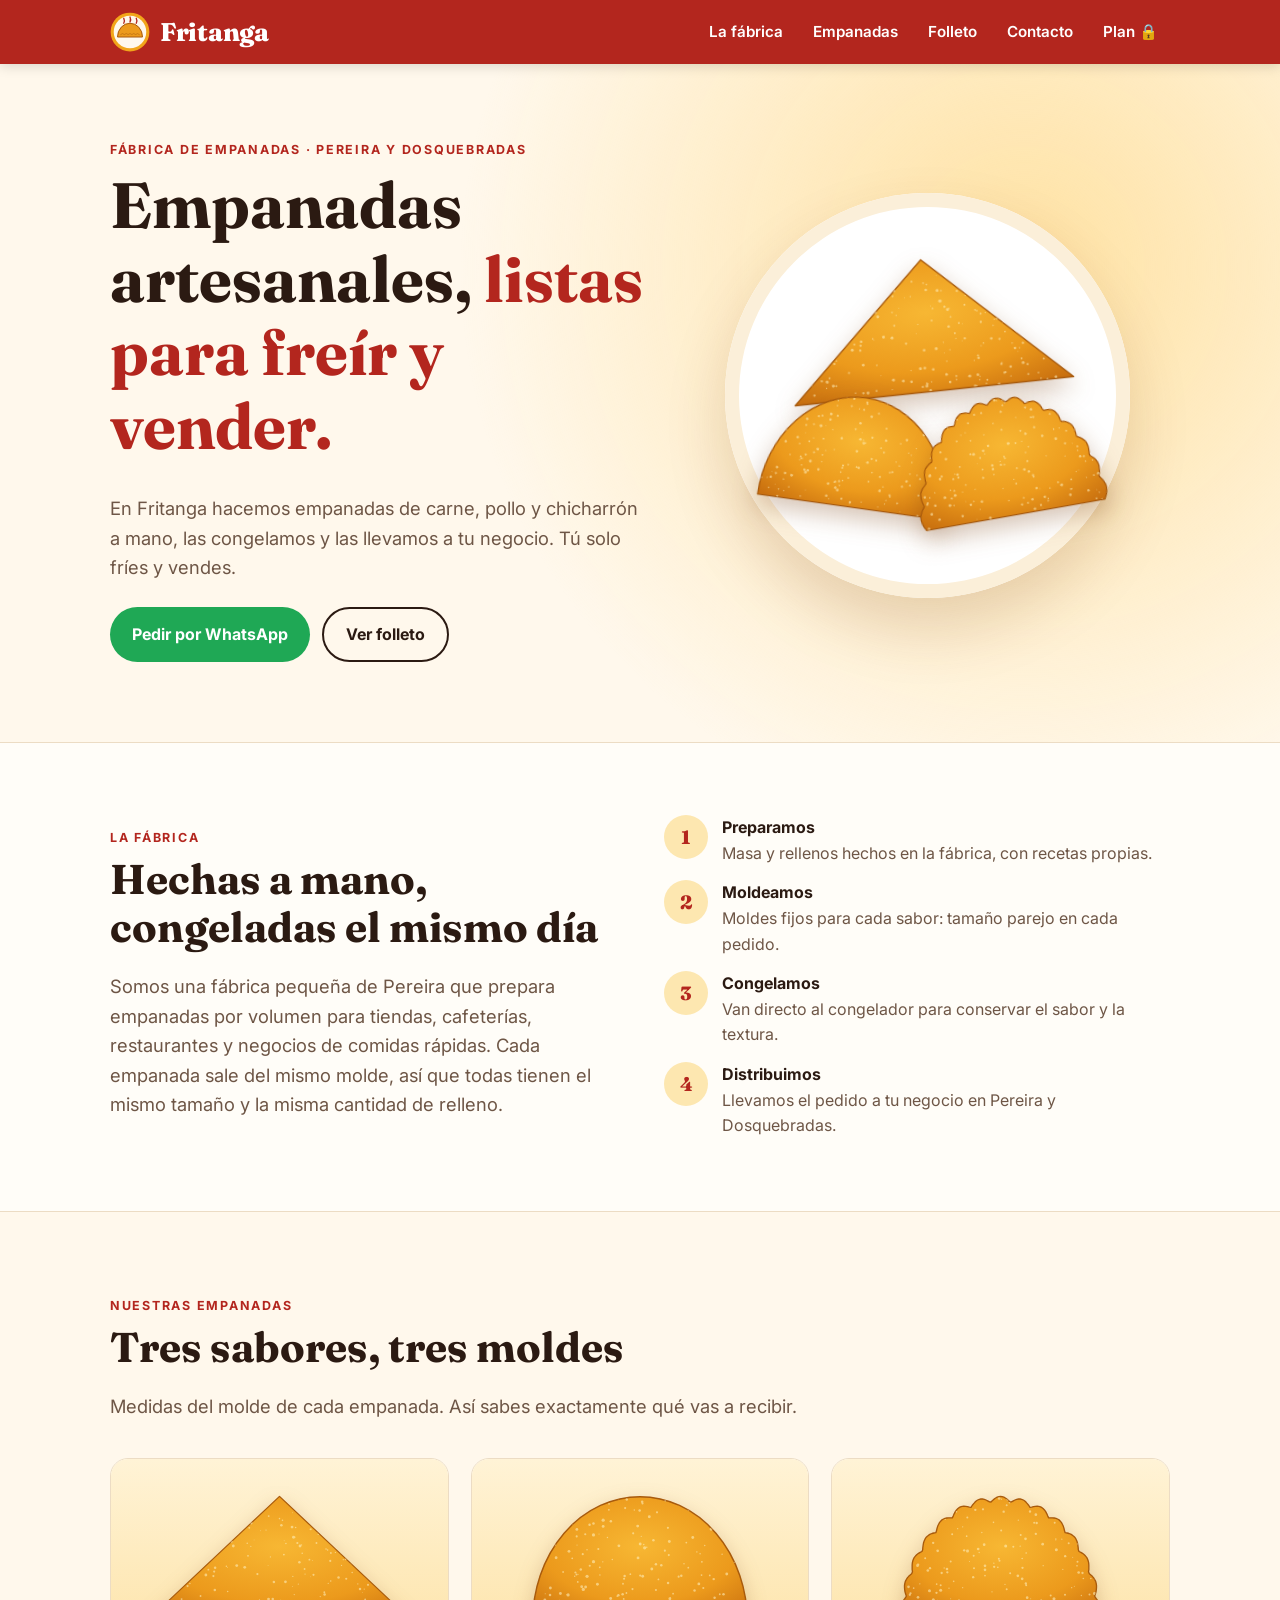
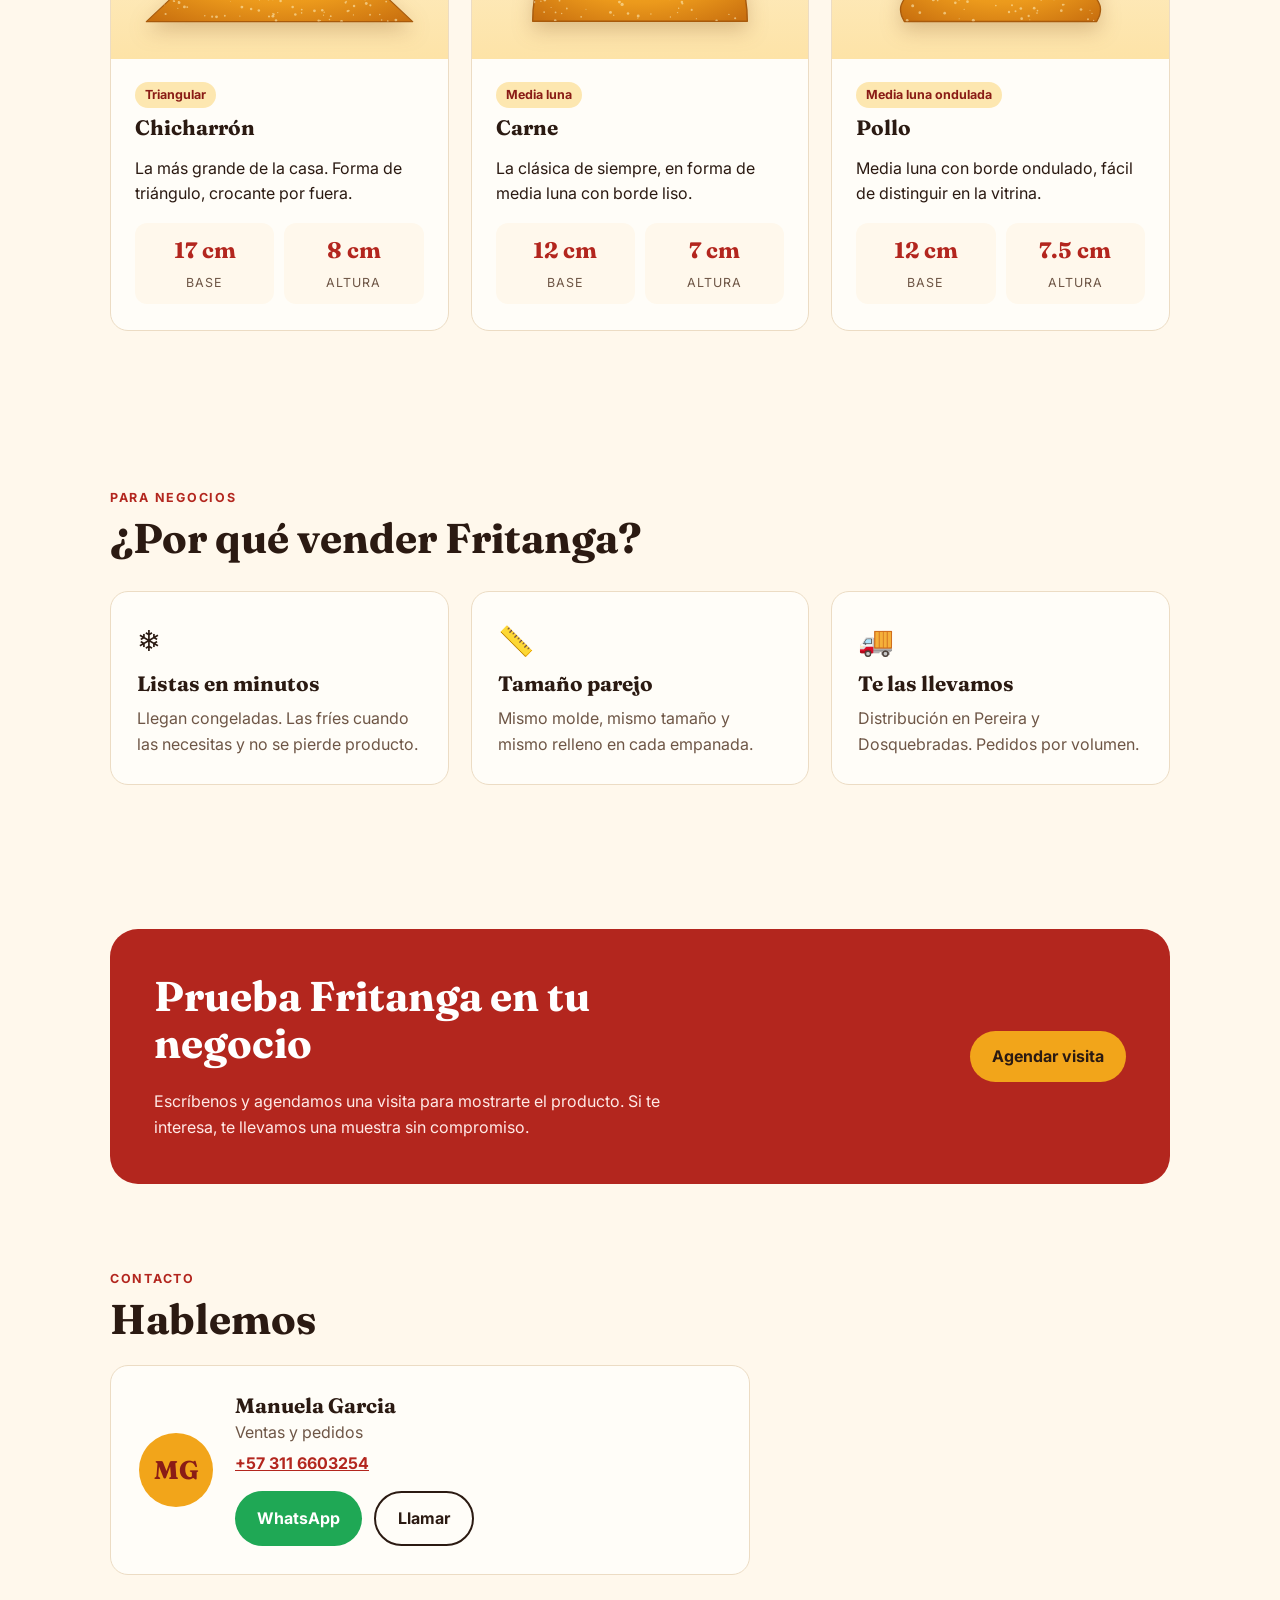
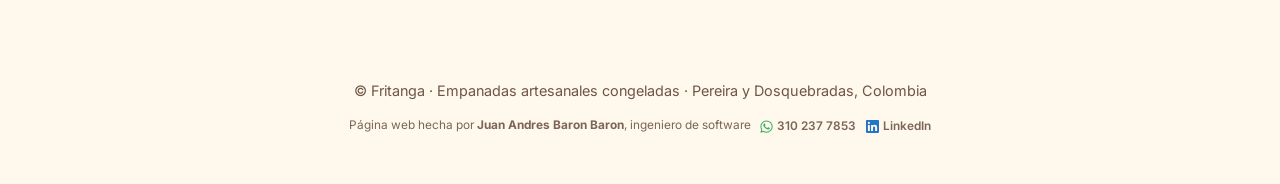
==== index.html @ 6c67c905 "Crédito del desarrollador más pequeño, con íconos de WhatsApp y LinkedIn Co-Authored-By: Claude Opus" ====
<!doctype html>
<html lang="es">
<head>
  <meta charset="utf-8">
  <meta name="viewport" content="width=device-width, initial-scale=1">
  <title>Fritanga | Empanadas artesanales congeladas</title>
  <meta name="description" content="Fritanga: fábrica de empanadas artesanales congeladas de carne, pollo y chicharrón en Pereira y Dosquebradas. Pedidos para negocios.">
  <link rel="icon" href="assets/logo.svg" type="image/svg+xml">
  <link rel="preconnect" href="https://fonts.googleapis.com">
  <link rel="preconnect" href="https://fonts.gstatic.com" crossorigin>
  <link href="https://fonts.googleapis.com/css2?family=Fraunces:opsz,wght@9..144,600;9..144,800&family=Inter:wght@400;600;700&display=swap" rel="stylesheet">
  <link rel="stylesheet" href="styles.css">
</head>
<body>
  <header class="site-header">
    <div class="wrap">
      <a class="brand" href="index.html"><img src="assets/logo.svg" alt="">Fritanga</a>
      <nav class="nav">
        <a href="#fabrica">La fábrica</a>
        <a href="#empanadas">Empanadas</a>
        <a href="folleto.html">Folleto</a>
        <a href="#contacto">Contacto</a>
        <a href="plan.html">Plan 🔒</a>
      </nav>
    </div>
  </header>

  <section class="hero">
    <div class="wrap">
      <div>
        <p class="eyebrow">Fábrica de empanadas · Pereira y Dosquebradas</p>
        <h1>Empanadas artesanales, <span>listas para freír y vender.</span></h1>
        <p class="lead">En Fritanga hacemos empanadas de carne, pollo y chicharrón a mano, las congelamos y las llevamos a tu negocio. Tú solo fríes y vendes.</p>
        <div class="btn-row">
          <a class="btn btn-wa" href="https://wa.me/573116603254?text=Hola%20Manuela%2C%20quiero%20informaci%C3%B3n%20sobre%20las%20empanadas%20Fritanga" target="_blank" rel="noopener">Pedir por WhatsApp</a>
          <a class="btn btn-ghost" href="folleto.html">Ver folleto</a>
        </div>
      </div>
      <div class="hero-art" aria-hidden="true">
        <div class="plate"></div>
        <img class="e1" src="assets/chicharron.svg" alt="">
        <img class="e2" src="assets/carne.svg" alt="">
        <img class="e3" src="assets/pollo.svg" alt="">
      </div>
    </div>
  </section>

  <section id="fabrica" class="factory">
    <div class="wrap factory-grid">
      <div>
        <p class="eyebrow">La fábrica</p>
        <h2>Hechas a mano, congeladas el mismo día</h2>
        <p class="lead">Somos una fábrica pequeña de Pereira que prepara empanadas por volumen para tiendas, cafeterías, restaurantes y negocios de comidas rápidas. Cada empanada sale del mismo molde, así que todas tienen el mismo tamaño y la misma cantidad de relleno.</p>
      </div>
      <ol class="steps">
        <li><div><strong>Preparamos</strong><span>Masa y rellenos hechos en la fábrica, con recetas propias.</span></div></li>
        <li><div><strong>Moldeamos</strong><span>Moldes fijos para cada sabor: tamaño parejo en cada pedido.</span></div></li>
        <li><div><strong>Congelamos</strong><span>Van directo al congelador para conservar el sabor y la textura.</span></div></li>
        <li><div><strong>Distribuimos</strong><span>Llevamos el pedido a tu negocio en Pereira y Dosquebradas.</span></div></li>
      </ol>
    </div>
  </section>

  <section id="empanadas">
    <div class="wrap">
      <p class="eyebrow">Nuestras empanadas</p>
      <h2>Tres sabores, tres moldes</h2>
      <p class="lead">Medidas del molde de cada empanada. Así sabes exactamente qué vas a recibir.</p>
      <div class="products">
        <article class="product">
          <div class="pic"><img src="assets/chicharron.svg" alt="Empanada de chicharrón, forma triangular"></div>
          <div class="body">
            <span class="tag">Triangular</span>
            <h3>Chicharrón</h3>
            <p>La más grande de la casa. Forma de triángulo, crocante por fuera.</p>
            <div class="measure"><div><b>17 cm</b><small>Base</small></div><div><b>8 cm</b><small>Altura</small></div></div>
          </div>
        </article>
        <article class="product">
          <div class="pic"><img src="assets/carne.svg" alt="Empanada de carne, forma de media luna"></div>
          <div class="body">
            <span class="tag">Media luna</span>
            <h3>Carne</h3>
            <p>La clásica de siempre, en forma de media luna con borde liso.</p>
            <div class="measure"><div><b>12 cm</b><small>Base</small></div><div><b>7 cm</b><small>Altura</small></div></div>
          </div>
        </article>
        <article class="product">
          <div class="pic"><img src="assets/pollo.svg" alt="Empanada de pollo, media luna con borde ondulado"></div>
          <div class="body">
            <span class="tag">Media luna ondulada</span>
            <h3>Pollo</h3>
            <p>Media luna con borde ondulado, fácil de distinguir en la vitrina.</p>
            <div class="measure"><div><b>12 cm</b><small>Base</small></div><div><b>7.5 cm</b><small>Altura</small></div></div>
          </div>
        </article>
      </div>
    </div>
  </section>

  <section>
    <div class="wrap">
      <p class="eyebrow">Para negocios</p>
      <h2>¿Por qué vender Fritanga?</h2>
      <div class="grid-3" style="margin-top:28px">
        <div class="card"><div class="icon">❄️</div><h3>Listas en minutos</h3><p>Llegan congeladas. Las fríes cuando las necesitas y no se pierde producto.</p></div>
        <div class="card"><div class="icon">📏</div><h3>Tamaño parejo</h3><p>Mismo molde, mismo tamaño y mismo relleno en cada empanada.</p></div>
        <div class="card"><div class="icon">🚚</div><h3>Te las llevamos</h3><p>Distribución en Pereira y Dosquebradas. Pedidos por volumen.</p></div>
      </div>
    </div>
  </section>

  <section>
    <div class="wrap">
      <div class="band">
        <div>
          <h2>Prueba Fritanga en tu negocio</h2>
          <p>Escríbenos y agendamos una visita para mostrarte el producto. Si te interesa, te llevamos una muestra sin compromiso.</p>
        </div>
        <div class="btn-row">
          <a class="btn btn-gold" href="https://wa.me/573116603254?text=Hola%20Manuela%2C%20quiero%20una%20visita%20para%20conocer%20las%20empanadas%20Fritanga" target="_blank" rel="noopener">Agendar visita</a>
        </div>
      </div>
    </div>
  </section>

  <section id="contacto" style="padding-top:0">
    <div class="wrap">
      <p class="eyebrow">Contacto</p>
      <h2>Hablemos</h2>
      <div class="contact-card">
        <div class="avatar">MG</div>
        <div>
          <h3>Manuela Garcia</h3>
          <p>Ventas y pedidos</p>
          <p style="margin-top:6px"><a href="tel:+573116603254"><strong>+57 311 6603254</strong></a></p>
          <div class="btn-row" style="margin-top:14px">
            <a class="btn btn-wa" href="https://wa.me/573116603254" target="_blank" rel="noopener">WhatsApp</a>
            <a class="btn btn-ghost" href="tel:+573116603254">Llamar</a>
          </div>
        </div>
      </div>
    </div>
  </section>

  <footer>
    <div class="wrap">© Fritanga · Empanadas artesanales congeladas · Pereira y Dosquebradas, Colombia
      <p class="credit">Página web hecha por <strong>Juan Andres Baron Baron</strong>, ingeniero de software <span class="credit-links"><a class="wa" href="https://wa.me/573102377853" target="_blank" rel="noopener"><svg viewBox="0 0 24 24" aria-hidden="true"><path fill="currentColor" d="M17.47 14.38c-.3-.15-1.75-.86-2.02-.96-.27-.1-.47-.15-.67.15-.2.3-.77.96-.94 1.16-.17.2-.35.22-.64.07-.3-.15-1.25-.46-2.38-1.47-.88-.79-1.47-1.76-1.65-2.06-.17-.3-.02-.46.13-.6.13-.13.3-.35.45-.52.15-.17.2-.3.3-.5.1-.2.05-.37-.02-.52-.08-.15-.67-1.6-.92-2.2-.24-.58-.49-.5-.67-.51h-.57c-.2 0-.52.07-.79.37-.27.3-1.04 1.02-1.04 2.48s1.07 2.88 1.21 3.08c.15.2 2.1 3.2 5.08 4.49.71.31 1.26.49 1.69.63.71.22 1.36.19 1.87.12.57-.09 1.75-.72 2-1.41.25-.69.25-1.29.17-1.41-.07-.12-.27-.2-.57-.35zM12.04 21.5h-.01a9.4 9.4 0 0 1-4.8-1.31l-.34-.2-3.57.94.95-3.48-.22-.36a9.43 9.43 0 1 1 7.99 4.41zm8.02-17.45A11.27 11.27 0 0 0 12.04.75C5.8.75.72 5.82.72 12.06c0 2 .52 3.94 1.51 5.65L.62 23.6l6.02-1.58a11.3 11.3 0 0 0 5.4 1.38h.01c6.24 0 11.32-5.08 11.32-11.32 0-3.02-1.18-5.87-3.31-8.01z"/></svg>310 237 7853</a><a class="li" href="https://www.linkedin.com/in/juan-andres-baron-baron/" target="_blank" rel="noopener"><svg viewBox="0 0 24 24" aria-hidden="true"><path fill="currentColor" d="M20.45 20.45h-3.56v-5.57c0-1.33-.02-3.04-1.85-3.04-1.85 0-2.14 1.45-2.14 2.94v5.67H9.35V9h3.41v1.56h.05c.48-.9 1.64-1.85 3.37-1.85 3.6 0 4.27 2.37 4.27 5.46v6.28zM5.34 7.43a2.06 2.06 0 1 1 0-4.13 2.06 2.06 0 0 1 0 4.13zM7.12 20.45H3.56V9h3.56v11.45zM22.22 0H1.77C.79 0 0 .77 0 1.73v20.54C0 23.23.79 24 1.77 24h20.45c.98 0 1.78-.77 1.78-1.73V1.73C24 .77 23.2 0 22.22 0z"/></svg>LinkedIn</a></span></p></div>
  </footer>
</body>
</html>
---- styles.css ----
:root {
  --cream: #fff8ec;
  --paper: #fffdf8;
  --ink: #2b1a12;
  --muted: #6e5646;
  --red: #b3261e;
  --red-dark: #8a1c16;
  --gold: #f2a51a;
  --gold-soft: #fde7b0;
  --green: #2f7d32;
  --line: #ecdcc4;
  --radius: 18px;
}

* { box-sizing: border-box; }
html { scroll-behavior: smooth; }
body {
  margin: 0;
  font-family: "Inter", system-ui, -apple-system, "Segoe UI", sans-serif;
  color: var(--ink);
  background: var(--cream);
  line-height: 1.6;
}
img { max-width: 100%; display: block; }
a { color: var(--red); }
h1, h2, h3 { font-family: "Fraunces", Georgia, serif; line-height: 1.15; margin: 0 0 .5em; }
h1 { font-size: clamp(2.2rem, 6vw, 4rem); }
h2 { font-size: clamp(1.7rem, 4vw, 2.6rem); }
h3 { font-size: 1.3rem; }
.wrap { max-width: 1100px; margin: 0 auto; padding: 0 20px; }
section { padding: 72px 0; }
.eyebrow { text-transform: uppercase; letter-spacing: .14em; font-size: .78rem; font-weight: 700; color: var(--red); margin-bottom: .6em; }
.lead { font-size: 1.15rem; color: var(--muted); max-width: 60ch; }

/* Header */
.site-header { background: var(--red); color: #fff; position: sticky; top: 0; z-index: 10; box-shadow: 0 2px 12px rgba(0,0,0,.15); }
.site-header .wrap { display: flex; align-items: center; justify-content: space-between; gap: 16px; min-height: 64px; flex-wrap: wrap; }
.brand { display: flex; align-items: center; gap: 10px; color: #fff; text-decoration: none; font-family: "Fraunces", serif; font-weight: 800; font-size: 1.6rem; letter-spacing: -.01em; }
.brand img { width: 40px; height: auto; }
.nav { display: flex; gap: 6px; flex-wrap: wrap; }
.nav a { color: #fff; text-decoration: none; font-weight: 600; font-size: .95rem; padding: 8px 12px; border-radius: 999px; }
.nav a:hover, .nav a[aria-current="page"] { background: rgba(255,255,255,.16); }

/* Buttons */
.btn { display: inline-flex; align-items: center; gap: 8px; padding: 13px 22px; border-radius: 999px; font-weight: 700; text-decoration: none; border: 0; cursor: pointer; font-size: 1rem; font-family: inherit; }
.btn-primary { background: var(--red); color: #fff; }
.btn-primary:hover { background: var(--red-dark); }
.btn-gold { background: var(--gold); color: var(--ink); }
.btn-gold:hover { filter: brightness(.95); }
.btn-ghost { background: transparent; color: var(--ink); border: 2px solid var(--ink); }
.btn-wa { background: #1fa855; color: #fff; }
.btn-row { display: flex; gap: 12px; flex-wrap: wrap; margin-top: 24px; }

/* Hero */
.hero { background: radial-gradient(circle at 80% 30%, #ffe2a3 0, transparent 50%), var(--cream); padding: 64px 0 80px; overflow: hidden; }
.hero .wrap { display: grid; grid-template-columns: 1.1fr 1fr; gap: 40px; align-items: center; }
.hero h1 span { color: var(--red); }
.hero-art { position: relative; aspect-ratio: 1 / 1; max-width: 460px; justify-self: center; width: 100%; }
.hero-art .plate { position: absolute; inset: 6%; border-radius: 50%; background: #fff; box-shadow: 0 30px 60px rgba(120,60,10,.18), inset 0 0 0 14px #fbefd9; }
.hero-art img { position: absolute; filter: drop-shadow(0 10px 12px rgba(120,60,10,.3)); }
.hero-art .e1 { width: 62%; left: 19%; top: 20%; transform: rotate(-6deg); }
.hero-art .e2 { width: 42%; left: 14%; top: 50%; transform: rotate(8deg); }
.hero-art .e3 { width: 42%; left: 46%; top: 50%; transform: rotate(-10deg); }

/* Cards */
.grid-3 { display: grid; grid-template-columns: repeat(3, 1fr); gap: 22px; }
.card { background: var(--paper); border: 1px solid var(--line); border-radius: var(--radius); padding: 26px; }
.card .icon { font-size: 1.8rem; margin-bottom: 8px; }
.card p { margin: 0; color: var(--muted); }

.factory { background: var(--paper); border-top: 1px solid var(--line); border-bottom: 1px solid var(--line); }
.factory-grid { display: grid; grid-template-columns: 1fr 1fr; gap: 48px; align-items: center; }
.steps { list-style: none; padding: 0; margin: 0; counter-reset: s; display: grid; gap: 14px; }
.steps li { counter-increment: s; display: grid; grid-template-columns: 44px 1fr; gap: 14px; align-items: start; }
.steps li::before { content: counter(s); width: 44px; height: 44px; border-radius: 50%; background: var(--gold-soft); color: var(--red); font-weight: 800; display: grid; place-items: center; font-family: "Fraunces", serif; font-size: 1.2rem; }
.steps strong { display: block; }
.steps span { color: var(--muted); }

/* Products */
.products { display: grid; grid-template-columns: repeat(3, 1fr); gap: 22px; margin-top: 36px; }
.product { background: var(--paper); border: 1px solid var(--line); border-radius: var(--radius); overflow: hidden; display: flex; flex-direction: column; }
.product .pic { background: linear-gradient(180deg, #fff3d6, #fde3a7); padding: 32px 24px; display: grid; place-items: center; min-height: 200px; }
.product .pic img { max-height: 130px; width: auto; filter: drop-shadow(0 8px 10px rgba(120,60,10,.25)); }
.product .body { padding: 22px 24px 26px; }
.product .tag { display: inline-block; background: var(--gold-soft); color: var(--red-dark); font-weight: 700; font-size: .78rem; padding: 3px 10px; border-radius: 999px; margin-bottom: 8px; }
.measure { display: flex; gap: 10px; margin-top: 14px; }
.measure div { flex: 1; background: var(--cream); border-radius: 12px; padding: 10px; text-align: center; }
.measure b { display: block; font-family: "Fraunces", serif; font-size: 1.4rem; color: var(--red); }
.measure small { color: var(--muted); font-size: .78rem; text-transform: uppercase; letter-spacing: .08em; }

/* CTA band */
.band { background: var(--red); color: #fff; border-radius: 28px; padding: 44px; display: grid; grid-template-columns: 1.4fr 1fr; gap: 30px; align-items: center; }
.band p { color: #ffe9e6; margin: 0; }
.band .btn-row { margin-top: 0; justify-content: flex-end; }

/* Contact */
.contact-card { display: grid; grid-template-columns: auto 1fr; gap: 22px; align-items: center; background: var(--paper); border: 1px solid var(--line); border-radius: var(--radius); padding: 28px; max-width: 640px; }
.avatar { width: 74px; height: 74px; border-radius: 50%; background: var(--gold); display: grid; place-items: center; font-family: "Fraunces", serif; font-weight: 800; font-size: 1.6rem; color: var(--red-dark); }
.contact-card h3 { margin-bottom: 2px; }
.contact-card p { margin: 0; color: var(--muted); }

footer { padding: 32px 0 48px; color: var(--muted); font-size: .9rem; text-align: center; }
.credit { margin: 14px 0 0; font-size: .74rem; color: var(--muted); opacity: .9; }
.credit-links { display: inline-flex; gap: 10px; margin-left: 6px; vertical-align: middle; flex-wrap: wrap; }
.credit a { display: inline-flex; align-items: center; gap: 4px; text-decoration: none; font-weight: 600; color: var(--muted); }
.credit a:hover { color: var(--ink); }
.credit svg { width: 13px; height: 13px; }
.credit .wa svg { color: #1fa855; }
.credit .li svg { color: #0a66c2; }

@media (max-width: 860px) {
  .hero .wrap, .factory-grid, .band { grid-template-columns: 1fr; }
  .grid-3, .products { grid-template-columns: 1fr; }
  .band .btn-row { justify-content: flex-start; }
  section { padding: 52px 0; }
  .band { padding: 30px 24px; }
}
@media (max-width: 480px) {
  .contact-card { grid-template-columns: 1fr; }
}
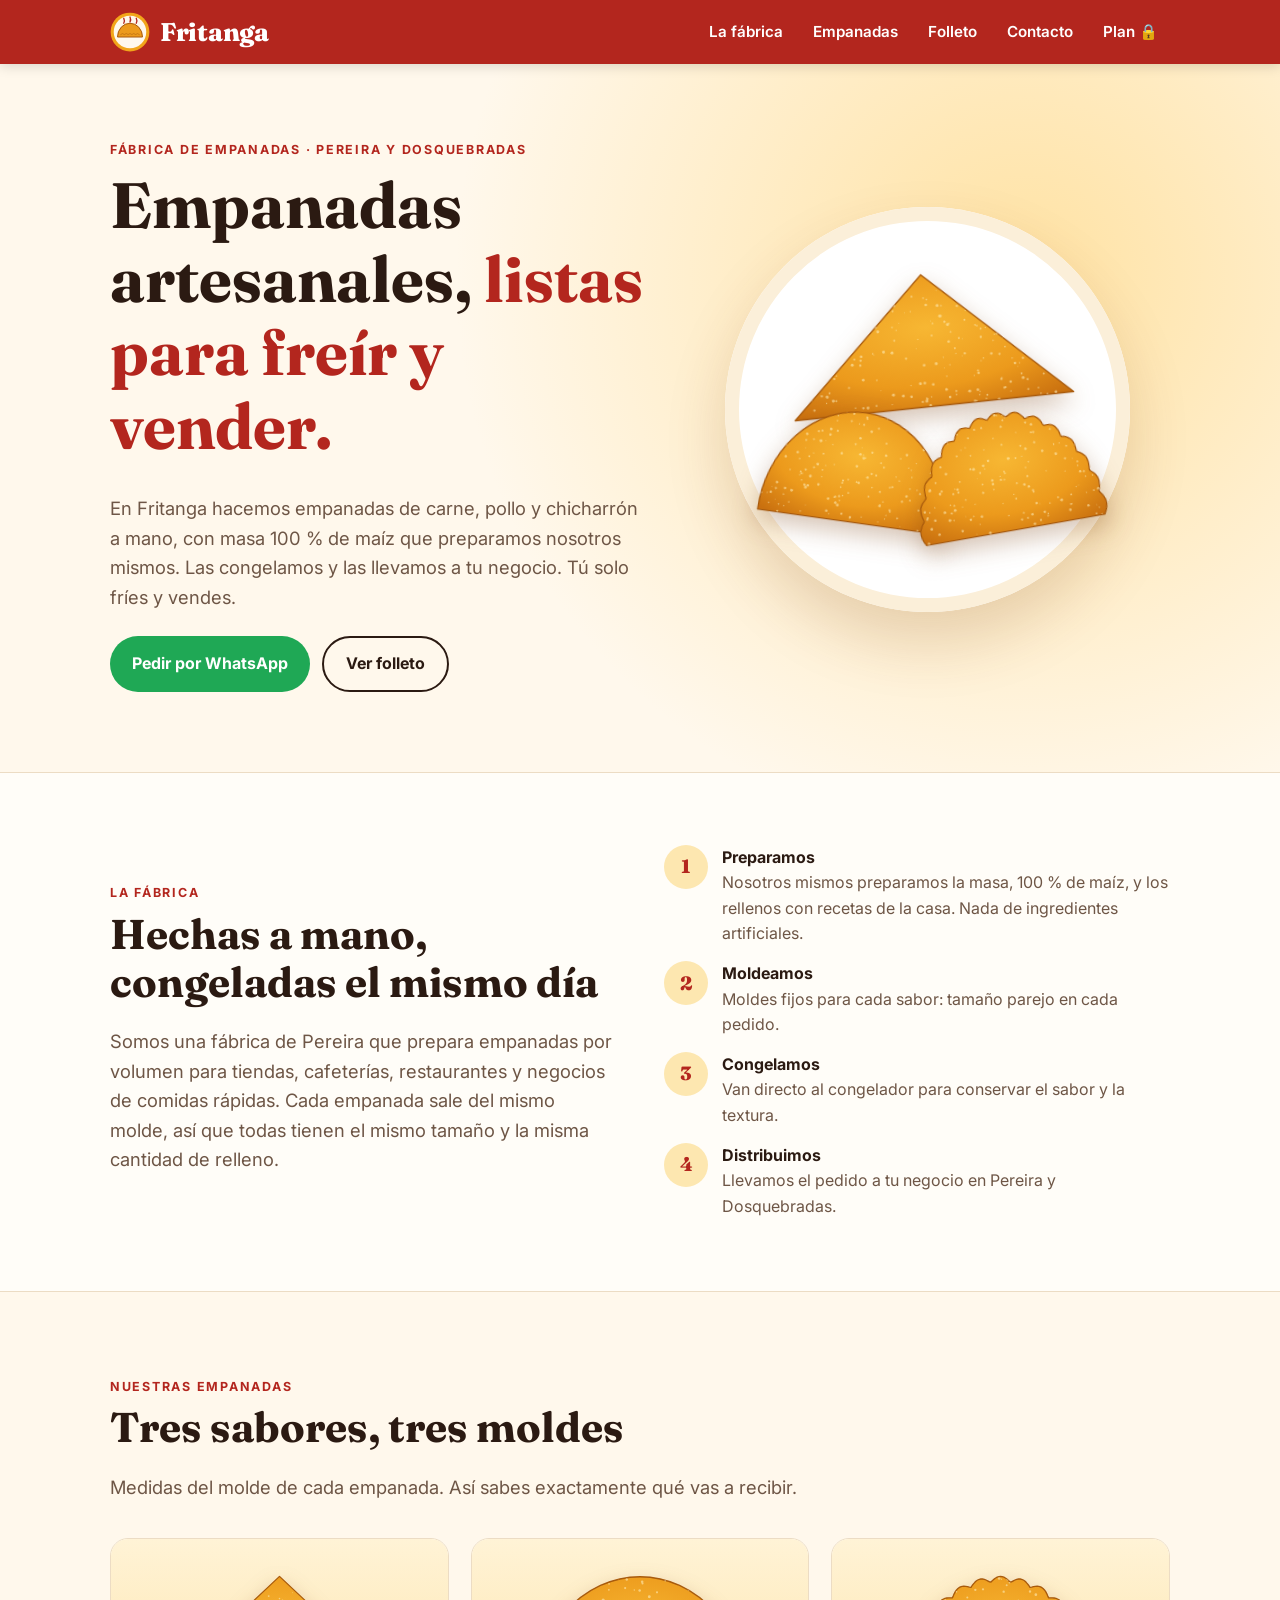
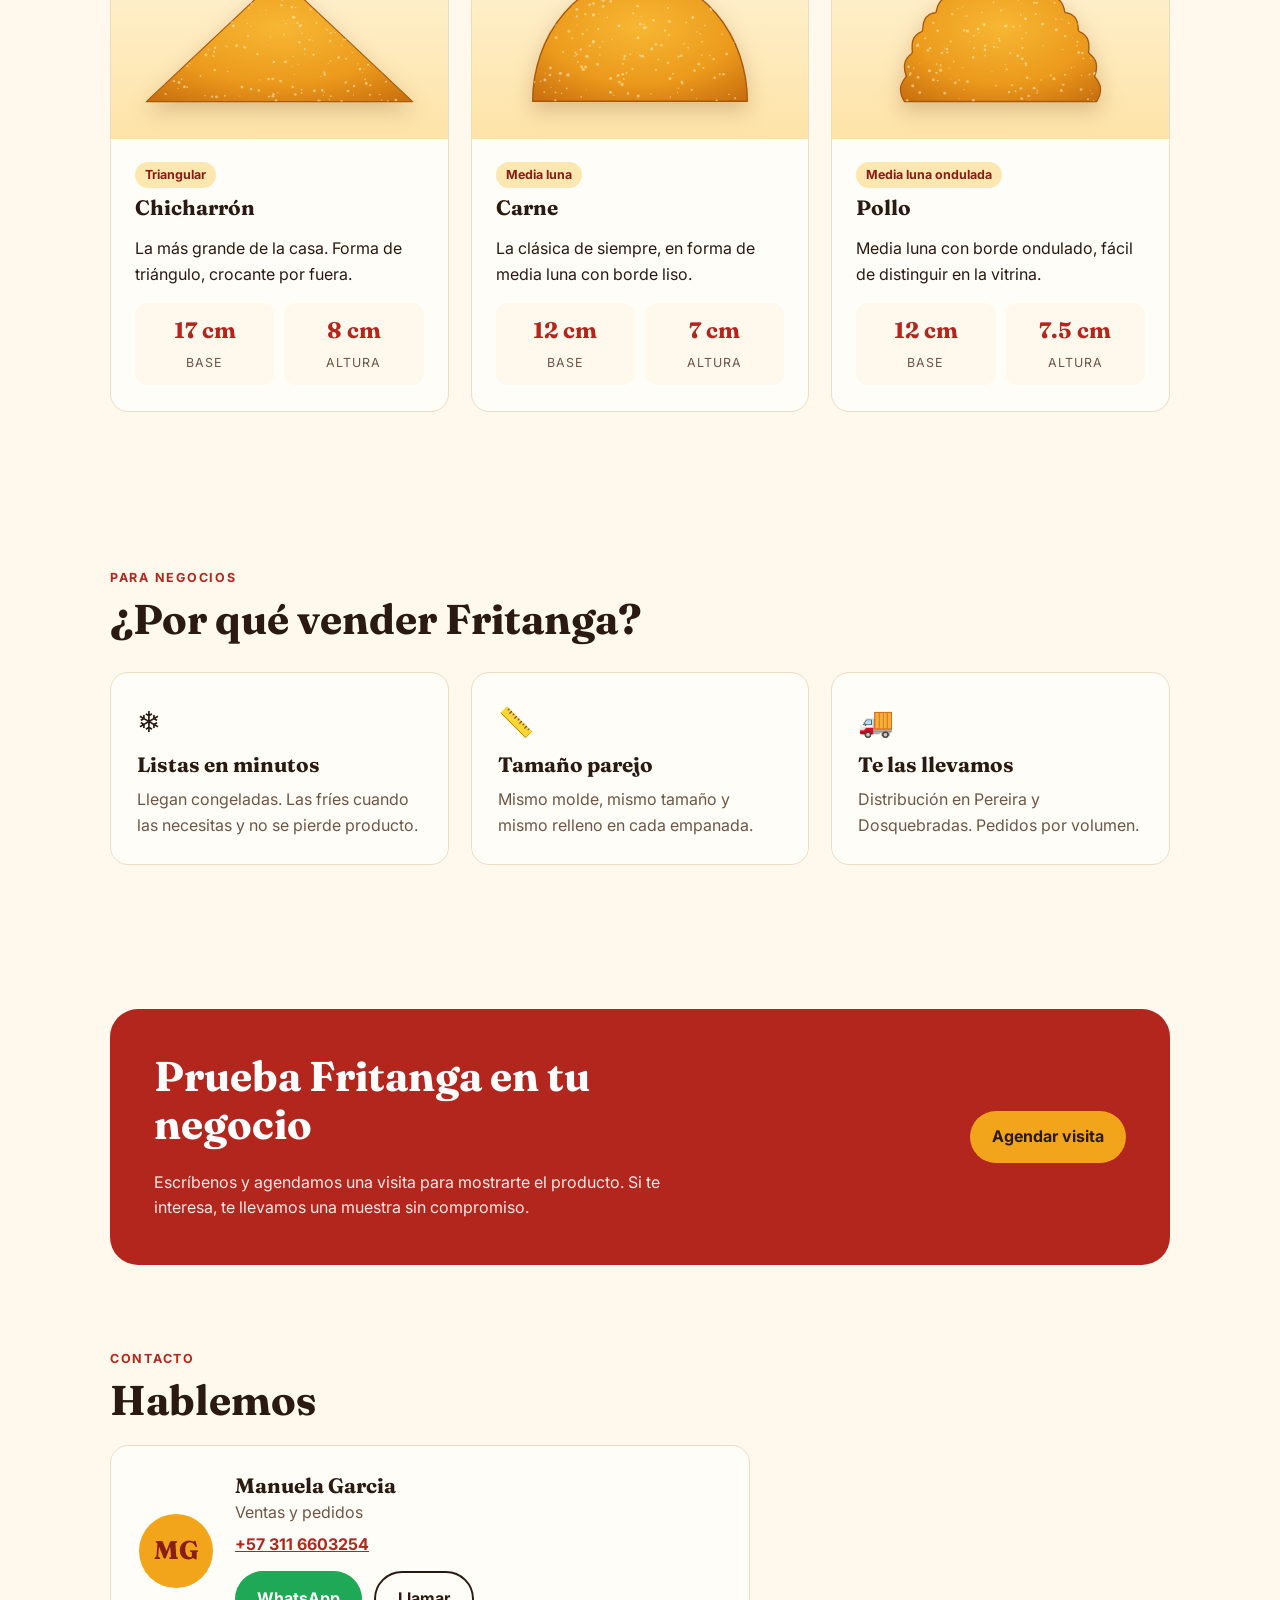
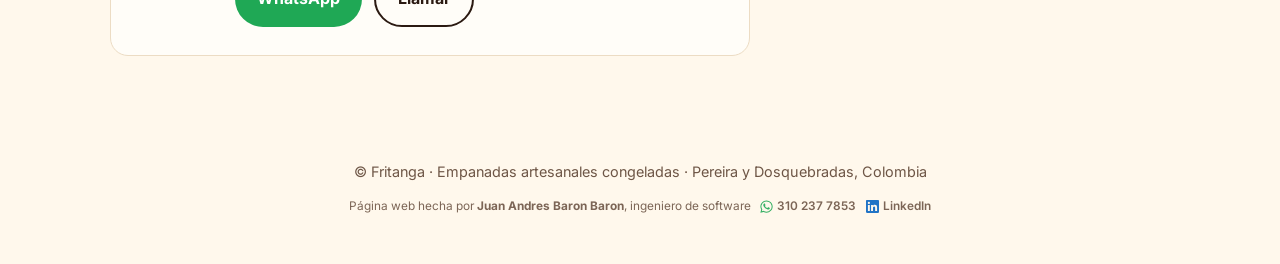
==== commit 81278cb0: "Masa 100 % de maíz y recetas de la casa en la página y el folleto Co-Authored-By: Claude Opus 5.5 <n" ====
--- a/index.html
+++ b/index.html
@@ -30,7 +30,7 @@
       <div>
         <p class="eyebrow">Fábrica de empanadas · Pereira y Dosquebradas</p>
         <h1>Empanadas artesanales, <span>listas para freír y vender.</span></h1>
-        <p class="lead">En Fritanga hacemos empanadas de carne, pollo y chicharrón a mano, las congelamos y las llevamos a tu negocio. Tú solo fríes y vendes.</p>
+        <p class="lead">En Fritanga hacemos empanadas de carne, pollo y chicharrón a mano, con masa 100 % de maíz que preparamos nosotros mismos. Las congelamos y las llevamos a tu negocio. Tú solo fríes y vendes.</p>
         <div class="btn-row">
           <a class="btn btn-wa" href="https://wa.me/573116603254?text=Hola%20Manuela%2C%20quiero%20informaci%C3%B3n%20sobre%20las%20empanadas%20Fritanga" target="_blank" rel="noopener">Pedir por WhatsApp</a>
           <a class="btn btn-ghost" href="folleto.html">Ver folleto</a>
@@ -50,10 +50,10 @@
       <div>
         <p class="eyebrow">La fábrica</p>
         <h2>Hechas a mano, congeladas el mismo día</h2>
-        <p class="lead">Somos una fábrica pequeña de Pereira que prepara empanadas por volumen para tiendas, cafeterías, restaurantes y negocios de comidas rápidas. Cada empanada sale del mismo molde, así que todas tienen el mismo tamaño y la misma cantidad de relleno.</p>
+        <p class="lead">Somos una fábrica de Pereira que prepara empanadas por volumen para tiendas, cafeterías, restaurantes y negocios de comidas rápidas. Cada empanada sale del mismo molde, así que todas tienen el mismo tamaño y la misma cantidad de relleno.</p>
       </div>
       <ol class="steps">
-        <li><div><strong>Preparamos</strong><span>Masa y rellenos hechos en la fábrica, con recetas propias.</span></div></li>
+        <li><div><strong>Preparamos</strong><span>Nosotros mismos preparamos la masa, 100 % de maíz, y los rellenos con recetas de la casa. Nada de ingredientes artificiales.</span></div></li>
         <li><div><strong>Moldeamos</strong><span>Moldes fijos para cada sabor: tamaño parejo en cada pedido.</span></div></li>
         <li><div><strong>Congelamos</strong><span>Van directo al congelador para conservar el sabor y la textura.</span></div></li>
         <li><div><strong>Distribuimos</strong><span>Llevamos el pedido a tu negocio en Pereira y Dosquebradas.</span></div></li>
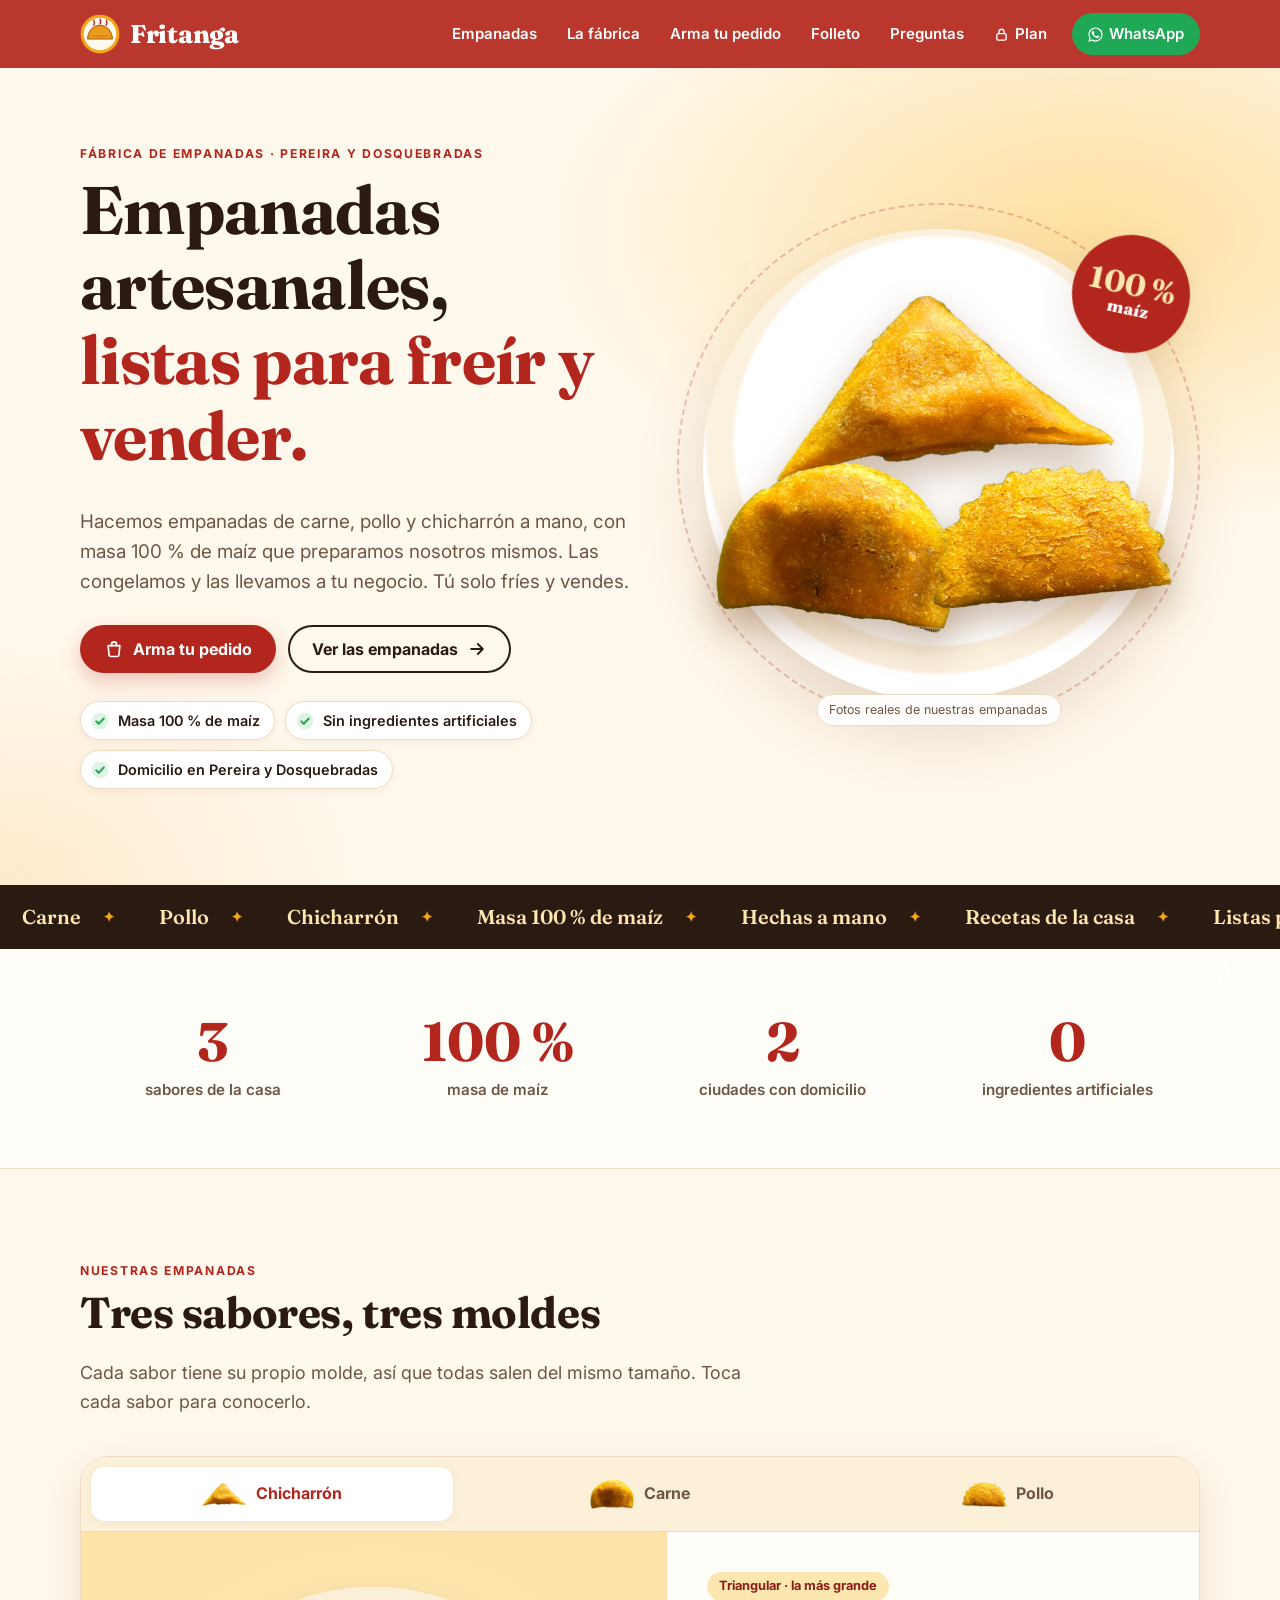
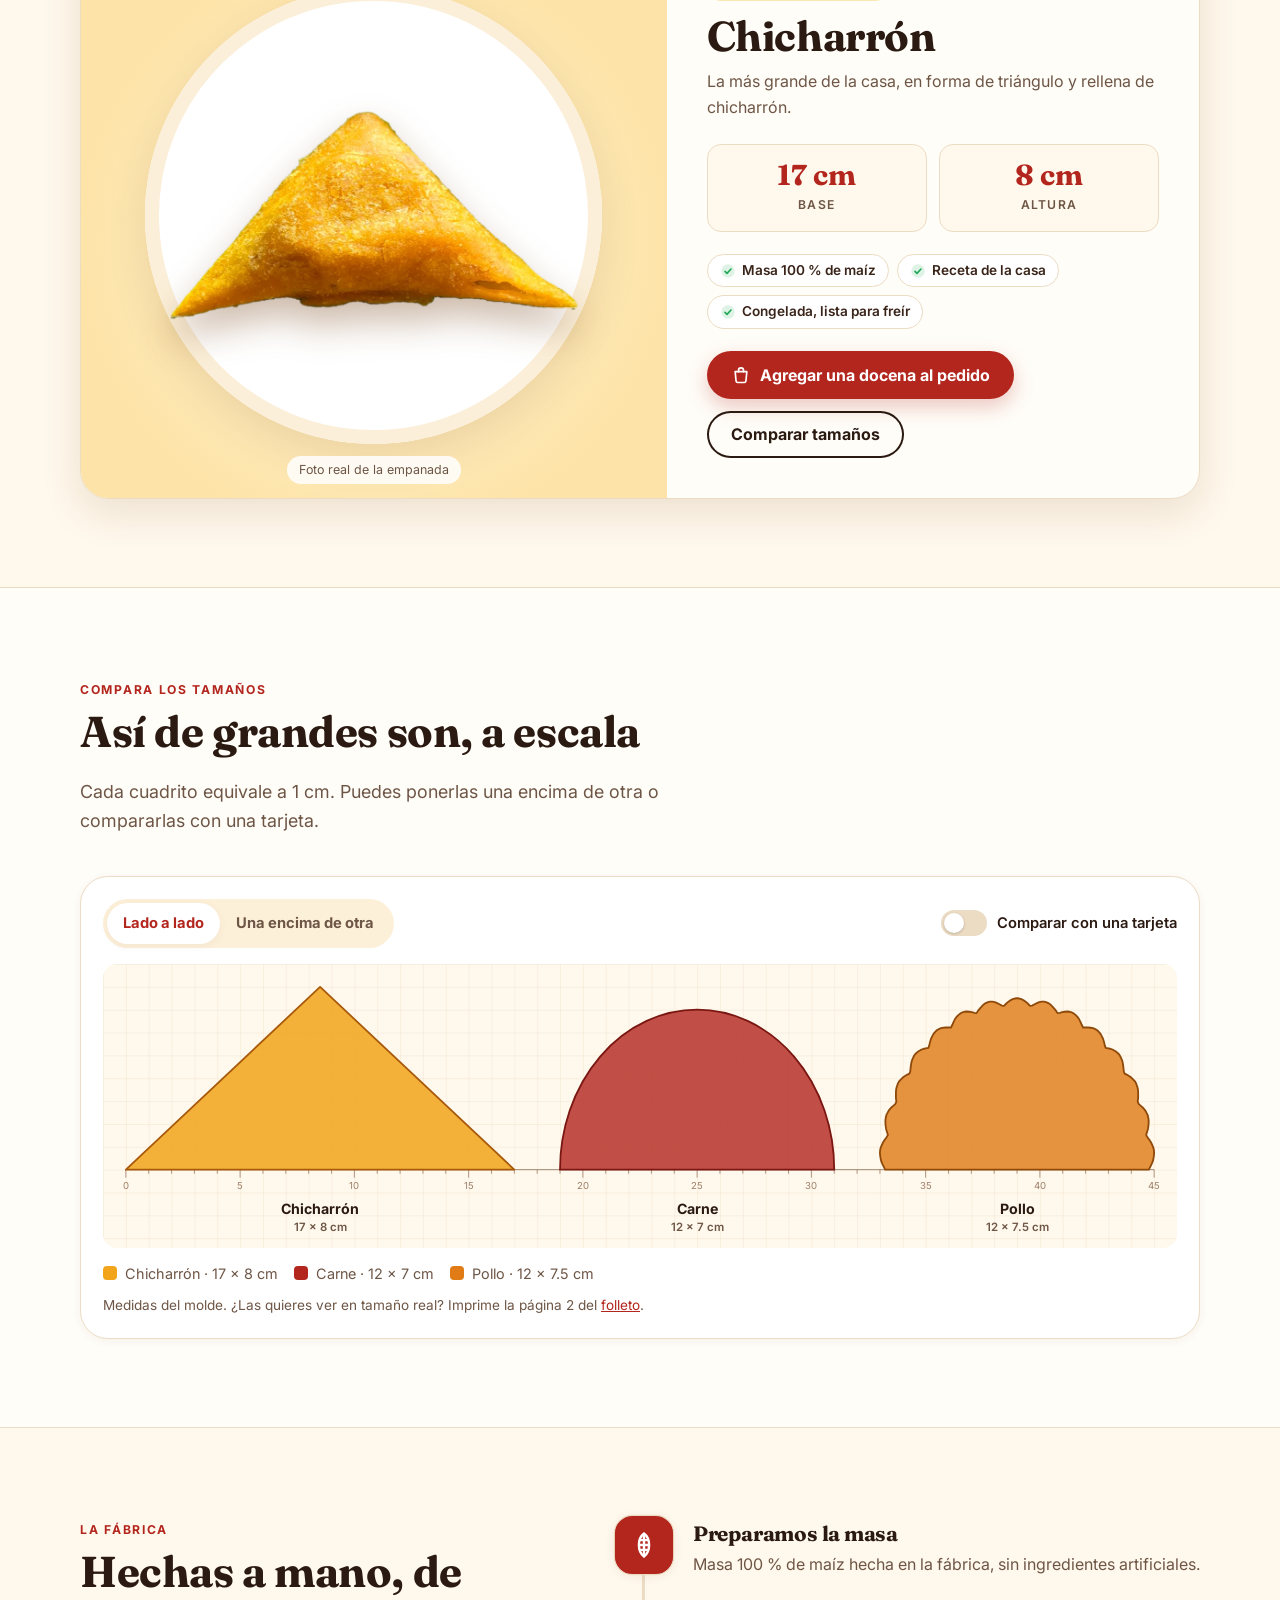
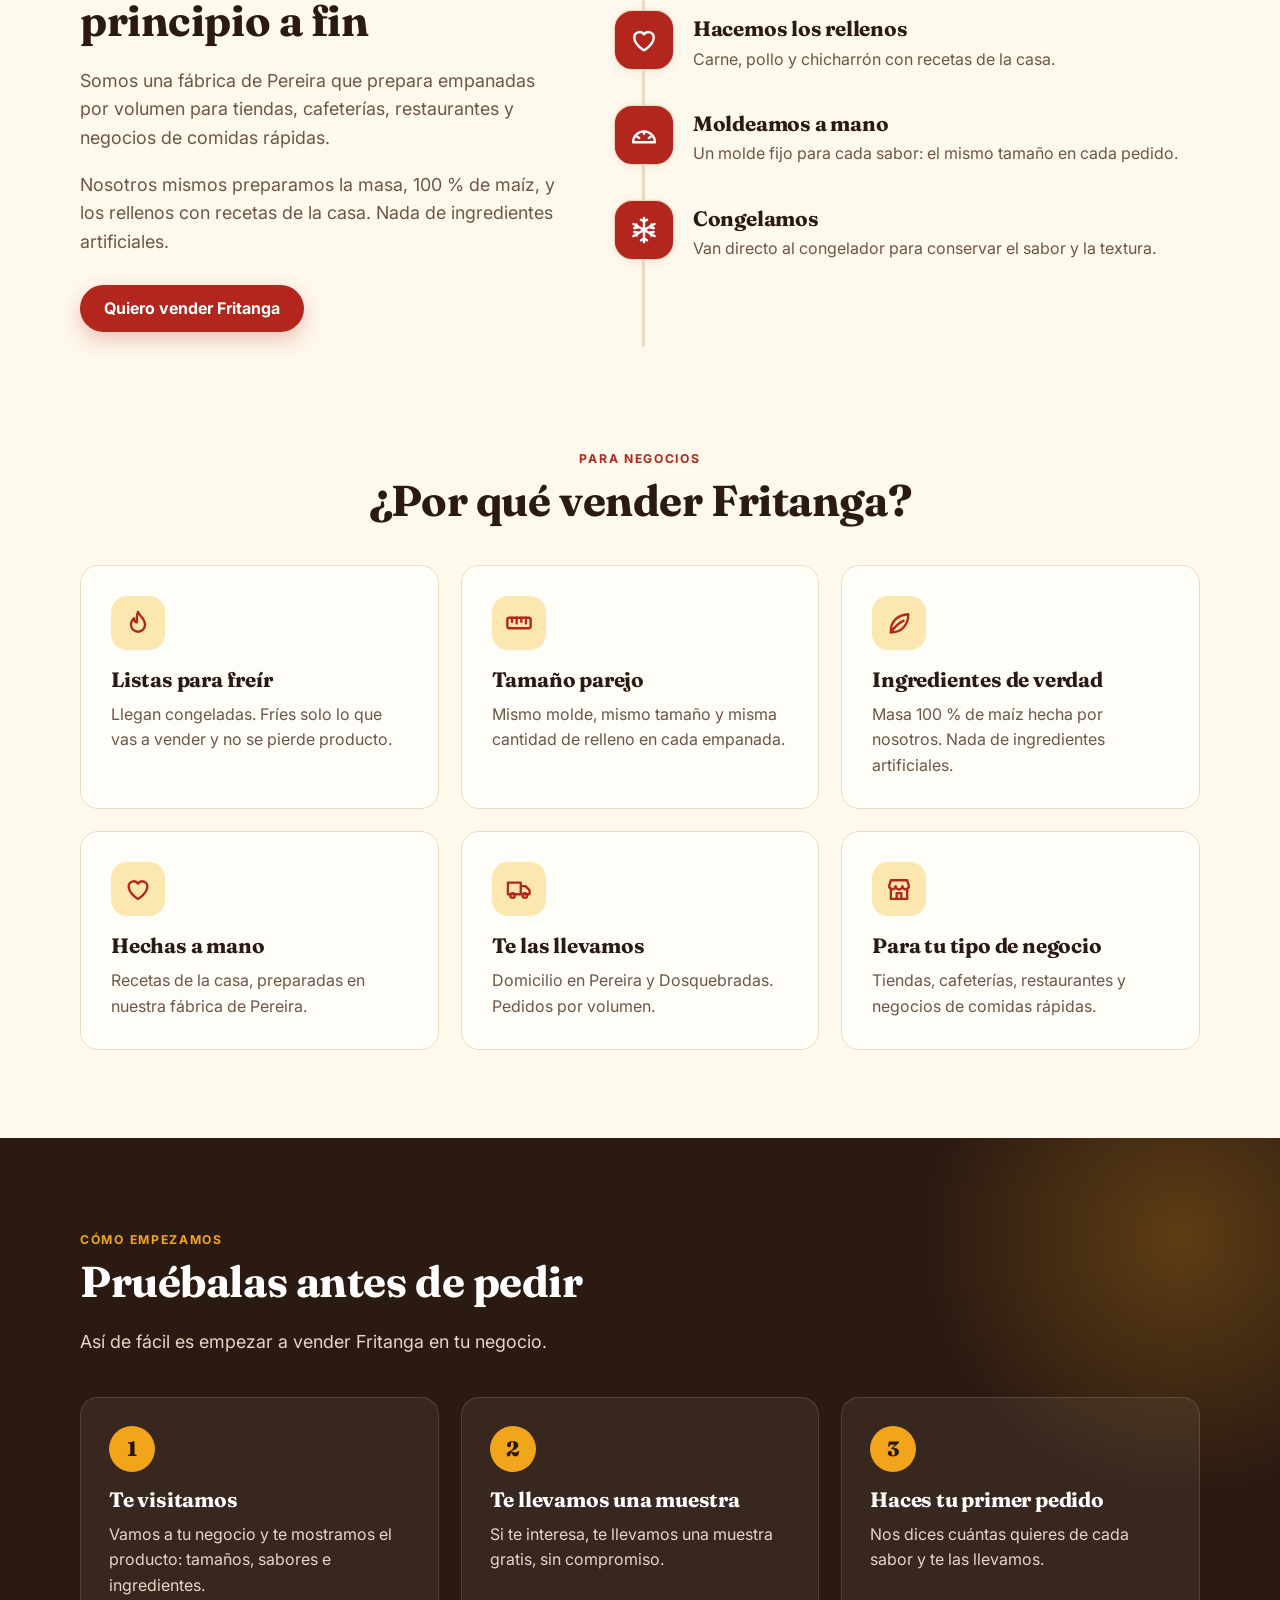
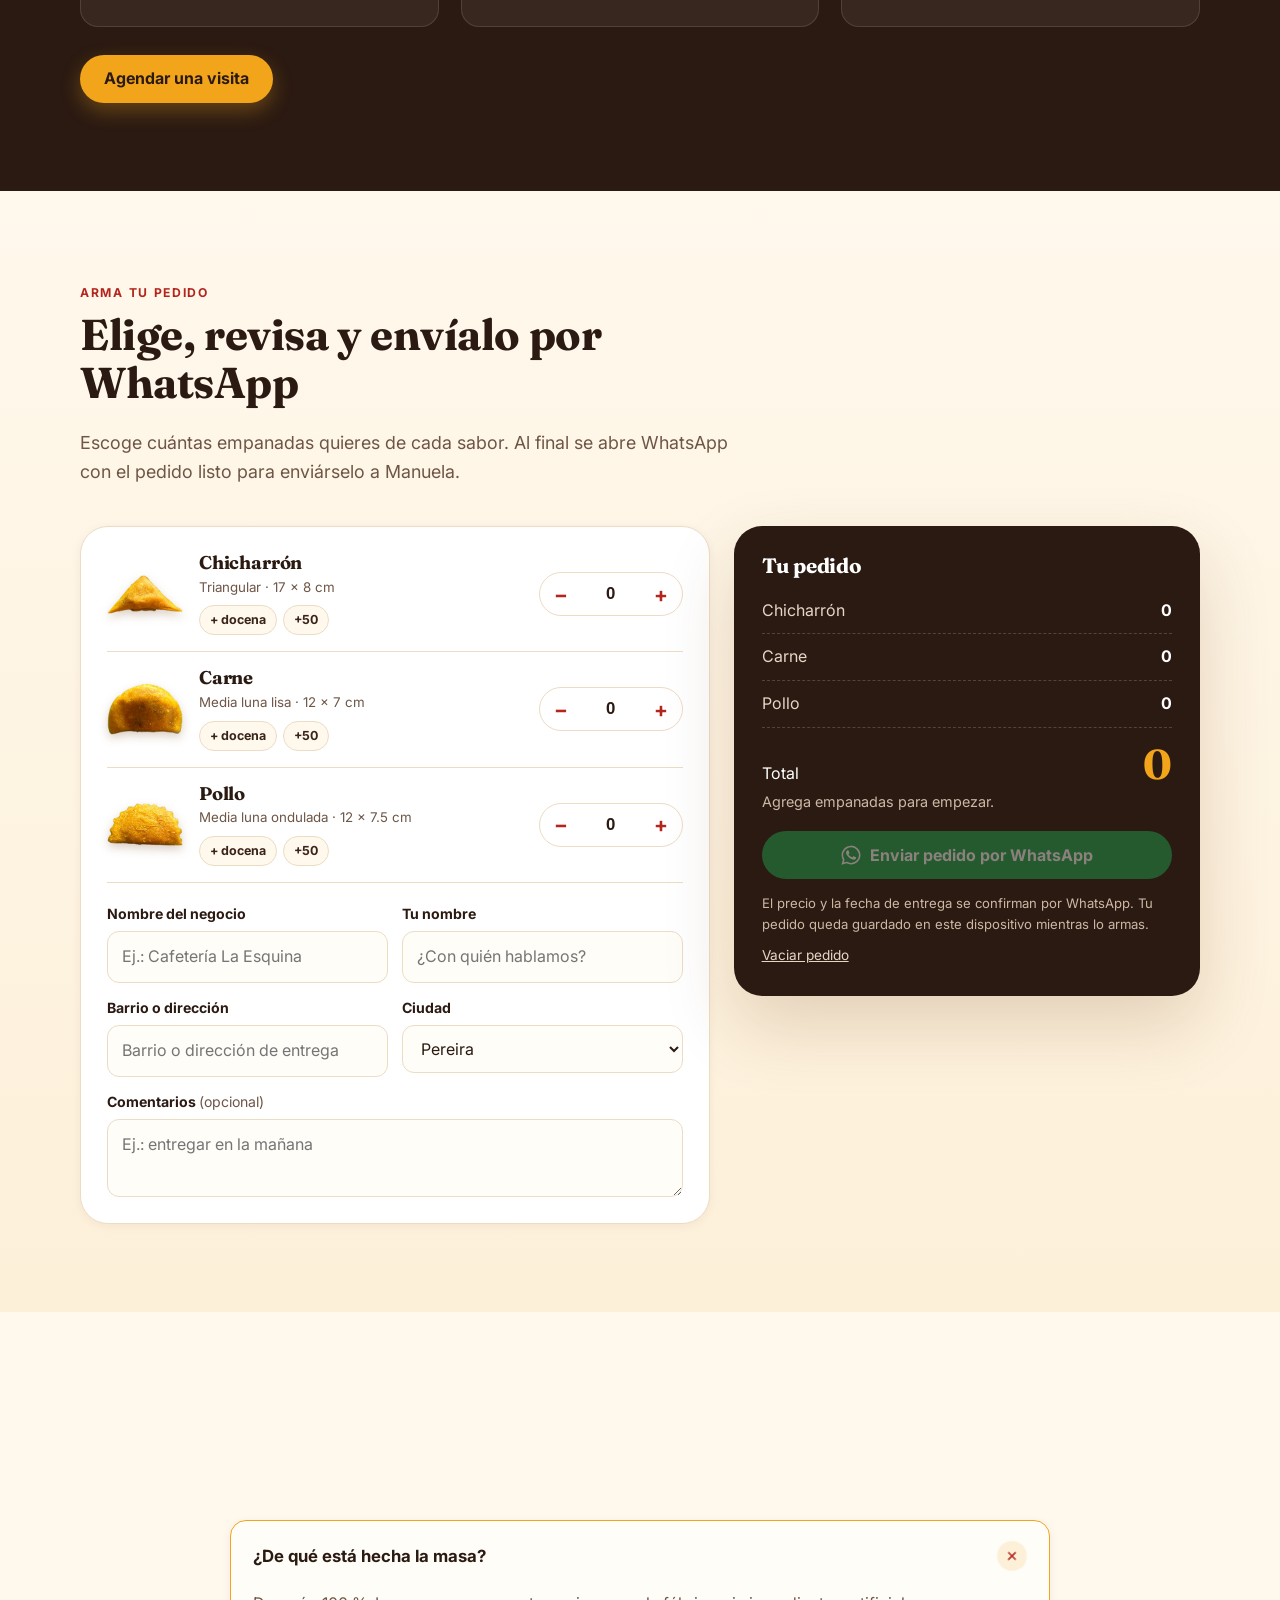
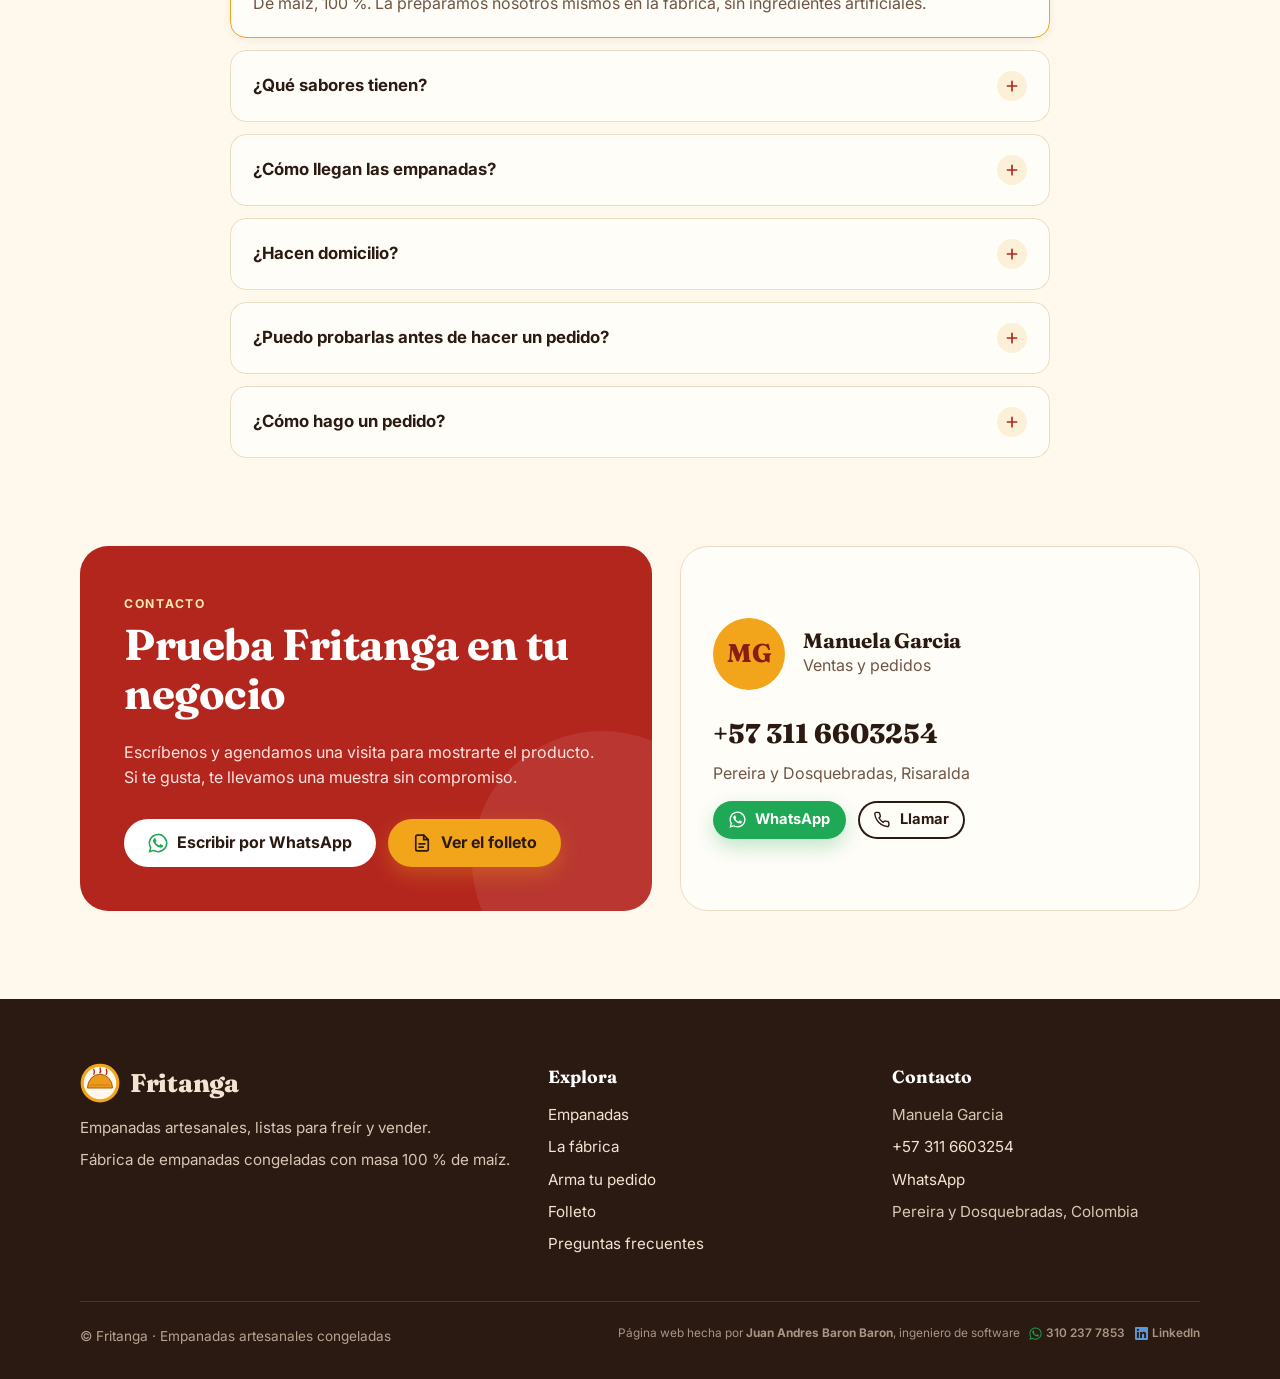
==== commit 3a99d154: "Rediseño: fotos reales, comparador de tamaños, armador de pedidos y plan interactivo Co-Authored-By:" ====
--- a/index.html
+++ b/index.html
@@ -3,149 +3,412 @@
 <head>
   <meta charset="utf-8">
   <meta name="viewport" content="width=device-width, initial-scale=1">
-  <title>Fritanga | Empanadas artesanales congeladas</title>
-  <meta name="description" content="Fritanga: fábrica de empanadas artesanales congeladas de carne, pollo y chicharrón en Pereira y Dosquebradas. Pedidos para negocios.">
+  <title>Fritanga | Empanadas artesanales congeladas en Pereira y Dosquebradas</title>
+  <meta name="description" content="Fábrica de empanadas artesanales congeladas de carne, pollo y chicharrón, con masa 100 % de maíz. Pedidos para negocios con domicilio en Pereira y Dosquebradas.">
+  <meta name="theme-color" content="#b3261e">
+  <link rel="canonical" href="https://juanandresbaronbaron.github.io/fried-food-factory/">
+  <meta property="og:type" content="website">
+  <meta property="og:locale" content="es_CO">
+  <meta property="og:site_name" content="Fritanga">
+  <meta property="og:title" content="Fritanga · Empanadas artesanales, listas para freír y vender">
+  <meta property="og:description" content="Empanadas de carne, pollo y chicharrón con masa 100 % de maíz. Congeladas y con domicilio en Pereira y Dosquebradas.">
+  <meta property="og:url" content="https://juanandresbaronbaron.github.io/fried-food-factory/">
+  <meta property="og:image" content="https://juanandresbaronbaron.github.io/fried-food-factory/assets/og-image.jpg">
+  <meta property="og:image:width" content="1200">
+  <meta property="og:image:height" content="630">
+  <meta name="twitter:card" content="summary_large_image">
   <link rel="icon" href="assets/logo.svg" type="image/svg+xml">
   <link rel="preconnect" href="https://fonts.googleapis.com">
   <link rel="preconnect" href="https://fonts.gstatic.com" crossorigin>
-  <link href="https://fonts.googleapis.com/css2?family=Fraunces:opsz,wght@9..144,600;9..144,800&family=Inter:wght@400;600;700&display=swap" rel="stylesheet">
+  <link href="https://fonts.googleapis.com/css2?family=Fraunces:opsz,wght@9..144,600;9..144,800&family=Inter:wght@400;600;700;800&display=swap" rel="stylesheet">
   <link rel="stylesheet" href="styles.css">
+  <script>document.documentElement.classList.add('js')</script>
+  <script type="application/ld+json">
+  {
+    "@context": "https://schema.org",
+    "@type": "LocalBusiness",
+    "name": "Fritanga",
+    "description": "Fábrica de empanadas artesanales congeladas de carne, pollo y chicharrón, con masa 100 % de maíz.",
+    "url": "https://juanandresbaronbaron.github.io/fried-food-factory/",
+    "image": "https://juanandresbaronbaron.github.io/fried-food-factory/assets/og-image.jpg",
+    "logo": "https://juanandresbaronbaron.github.io/fried-food-factory/assets/logo.svg",
+    "telephone": "+57 311 6603254",
+    "address": { "@type": "PostalAddress", "addressLocality": "Pereira", "addressRegion": "Risaralda", "addressCountry": "CO" },
+    "areaServed": [ { "@type": "City", "name": "Pereira" }, { "@type": "City", "name": "Dosquebradas" } ]
+  }
+  </script>
 </head>
 <body>
-  <header class="site-header">
-    <div class="wrap">
-      <a class="brand" href="index.html"><img src="assets/logo.svg" alt="">Fritanga</a>
-      <nav class="nav">
-        <a href="#fabrica">La fábrica</a>
-        <a href="#empanadas">Empanadas</a>
+  <a class="skip-link" href="#main">Saltar al contenido</a>
+
+  <!-- HEADER -->
+  <header class="site-header" data-header>
+    <div class="wrap header-inner">
+      <a class="brand" href="index.html"><img src="assets/logo.svg" alt="" width="40" height="40"><span>Fritanga</span></a>
+      <button class="menu-toggle" type="button" aria-expanded="false" aria-controls="site-nav" aria-label="Abrir menú"><span></span><span></span><span></span></button>
+      <nav id="site-nav" class="nav" aria-label="Principal">
+        <a href="index.html#empanadas">Empanadas</a>
+        <a href="index.html#fabrica">La fábrica</a>
+        <a href="index.html#pedido">Arma tu pedido</a>
         <a href="folleto.html">Folleto</a>
-        <a href="#contacto">Contacto</a>
-        <a href="plan.html">Plan 🔒</a>
+        <a href="index.html#preguntas">Preguntas</a>
+        <a href="plan.html"><svg aria-hidden="true"><use href="assets/icons.svg#i-lock"/></svg>Plan</a>
+        <a class="nav-cta" href="https://wa.me/573116603254" target="_blank" rel="noopener"><svg aria-hidden="true"><use href="assets/icons.svg#i-wa"/></svg>WhatsApp</a>
       </nav>
     </div>
   </header>
-
-  <section class="hero">
+  <!-- /HEADER -->
+
+  <main id="main">
+    <!-- Hero -->
+    <section class="hero">
+      <div class="wrap hero-grid">
+        <div>
+          <span class="eyebrow" data-reveal>Fábrica de empanadas · Pereira y Dosquebradas</span>
+          <h1 data-reveal style="--d:.05s">Empanadas artesanales, <span class="accent">listas para freír y vender.</span></h1>
+          <p class="lead" data-reveal style="--d:.1s">Hacemos empanadas de carne, pollo y chicharrón a mano, con masa 100&nbsp;% de maíz que preparamos nosotros mismos. Las congelamos y las llevamos a tu negocio. Tú solo fríes y vendes.</p>
+          <div class="btn-row" data-reveal style="--d:.15s">
+            <a class="btn btn-primary" href="#pedido"><svg aria-hidden="true"><use href="assets/icons.svg#i-bag"/></svg>Arma tu pedido</a>
+            <a class="btn btn-ghost" href="#empanadas">Ver las empanadas<svg aria-hidden="true"><use href="assets/icons.svg#i-arrow"/></svg></a>
+          </div>
+          <ul class="hero-badges" data-reveal style="--d:.2s">
+            <li><svg aria-hidden="true"><use href="assets/icons.svg#i-check"/></svg>Masa 100&nbsp;% de maíz</li>
+            <li><svg aria-hidden="true"><use href="assets/icons.svg#i-check"/></svg>Sin ingredientes artificiales</li>
+            <li><svg aria-hidden="true"><use href="assets/icons.svg#i-check"/></svg>Domicilio en Pereira y Dosquebradas</li>
+          </ul>
+        </div>
+        <div class="hero-art" data-hero-art aria-hidden="true">
+          <div class="ring"></div>
+          <div class="plate"></div>
+          <div class="photo p1"><div class="photo-inner"><img src="assets/foto-chicharron.webp" alt="" width="900" height="465" fetchpriority="high"></div></div>
+          <div class="photo p2"><div class="photo-inner"><img src="assets/foto-carne.webp" alt="" width="900" height="615"></div></div>
+          <div class="photo p3"><div class="photo-inner"><img src="assets/foto-pollo.webp" alt="" width="900" height="513"></div></div>
+          <div class="sticker"><span><b>100&nbsp;%</b>maíz</span></div>
+          <span class="caption">Fotos reales de nuestras empanadas</span>
+        </div>
+      </div>
+    </section>
+
+    <!-- Cinta -->
+    <div class="marquee" aria-hidden="true">
+      <div class="marquee-track">
+        <span>Carne</span><span>Pollo</span><span>Chicharrón</span><span>Masa 100 % de maíz</span><span>Hechas a mano</span><span>Recetas de la casa</span><span>Listas para freír</span><span>Pereira y Dosquebradas</span>
+        <span>Carne</span><span>Pollo</span><span>Chicharrón</span><span>Masa 100 % de maíz</span><span>Hechas a mano</span><span>Recetas de la casa</span><span>Listas para freír</span><span>Pereira y Dosquebradas</span>
+      </div>
+    </div>
+
+    <!-- Cifras -->
+    <section class="stats" aria-label="Fritanga en cifras">
+      <div class="wrap stats-grid">
+        <div class="stat" data-reveal><b data-count="3">3</b><span>sabores de la casa</span></div>
+        <div class="stat" data-reveal style="--d:.08s"><b data-count="100" data-suffix=" %">100 %</b><span>masa de maíz</span></div>
+        <div class="stat" data-reveal style="--d:.16s"><b data-count="2">2</b><span>ciudades con domicilio</span></div>
+        <div class="stat" data-reveal style="--d:.24s"><b data-count="0">0</b><span>ingredientes artificiales</span></div>
+      </div>
+    </section>
+
+    <!-- Empanadas -->
+    <section id="empanadas">
+      <div class="wrap">
+        <div class="section-head" data-reveal>
+          <span class="eyebrow">Nuestras empanadas</span>
+          <h2>Tres sabores, tres moldes</h2>
+          <p class="lead">Cada sabor tiene su propio molde, así que todas salen del mismo tamaño. Toca cada sabor para conocerlo.</p>
+        </div>
+
+        <div class="explorer" data-explorer data-reveal>
+          <div class="flavor-tabs" role="tablist" aria-label="Sabores">
+            <button class="flavor-tab" role="tab" id="tab-chicharron" aria-controls="flavor-panel" aria-selected="true" data-flavor="chicharron"><img src="assets/foto-chicharron.webp" alt="" width="44" height="30">Chicharrón</button>
+            <button class="flavor-tab" role="tab" id="tab-carne" aria-controls="flavor-panel" aria-selected="false" tabindex="-1" data-flavor="carne"><img src="assets/foto-carne.webp" alt="" width="44" height="30">Carne</button>
+            <button class="flavor-tab" role="tab" id="tab-pollo" aria-controls="flavor-panel" aria-selected="false" tabindex="-1" data-flavor="pollo"><img src="assets/foto-pollo.webp" alt="" width="44" height="30">Pollo</button>
+          </div>
+          <div class="flavor-stage">
+            <img data-f="img" src="assets/foto-chicharron.webp" alt="Empanada de chicharrón, forma triangular" width="900" height="465">
+            <span class="caption">Foto real de la empanada</span>
+          </div>
+          <div class="flavor-info" id="flavor-panel" role="tabpanel" aria-labelledby="tab-chicharron" aria-live="polite">
+            <span class="tag" data-f="tag">Triangular · la más grande</span>
+            <h3 data-f="name">Chicharrón</h3>
+            <p data-f="desc">La más grande de la casa, en forma de triángulo y rellena de chicharrón.</p>
+            <div class="measure">
+              <div><b data-f="w">17 cm</b><small>Base</small></div>
+              <div><b data-f="h">8 cm</b><small>Altura</small></div>
+            </div>
+            <div class="chips">
+              <span class="chip"><svg aria-hidden="true"><use href="assets/icons.svg#i-check"/></svg>Masa 100&nbsp;% de maíz</span>
+              <span class="chip"><svg aria-hidden="true"><use href="assets/icons.svg#i-check"/></svg>Receta de la casa</span>
+              <span class="chip"><svg aria-hidden="true"><use href="assets/icons.svg#i-check"/></svg>Congelada, lista para freír</span>
+            </div>
+            <div class="btn-row">
+              <button class="btn btn-primary" type="button" data-add-current><svg aria-hidden="true"><use href="assets/icons.svg#i-bag"/></svg>Agregar una docena al pedido</button>
+              <a class="btn btn-ghost" href="#tamanos">Comparar tamaños</a>
+            </div>
+          </div>
+        </div>
+      </div>
+    </section>
+
+    <!-- Comparador -->
+    <section id="tamanos" class="compare-section">
+      <div class="wrap">
+        <div class="section-head" data-reveal>
+          <span class="eyebrow">Compara los tamaños</span>
+          <h2>Así de grandes son, a escala</h2>
+          <p class="lead">Cada cuadrito equivale a 1&nbsp;cm. Puedes ponerlas una encima de otra o compararlas con una tarjeta.</p>
+        </div>
+        <div class="compare" data-reveal>
+          <div class="compare-controls">
+            <div class="segmented" role="group" aria-label="Vista">
+              <button type="button" aria-pressed="true" data-view="side">Lado a lado</button>
+              <button type="button" aria-pressed="false" data-view="overlay">Una encima de otra</button>
+            </div>
+            <label class="switch"><input type="checkbox" data-card-toggle>Comparar con una tarjeta</label>
+          </div>
+          <div class="compare-stage" data-compare>
+            <svg viewBox="0 0 47 12.4" role="img" aria-labelledby="cmp-title">
+              <title id="cmp-title">Comparación a escala: chicharrón 17 por 8 cm, carne 12 por 7 cm y pollo 12 por 7.5 cm</title>
+              <defs>
+                <pattern id="cm" width="1" height="1" patternUnits="userSpaceOnUse"><path d="M1 0H0V1" fill="none" stroke="#ecdcc4" stroke-width=".03"/></pattern>
+              </defs>
+              <rect width="60" height="30" fill="url(#cm)"/>
+              <g class="ruler" data-ruler stroke="#9c7f69" stroke-width=".04">
+                <line x1="1" y1="9" x2="46" y2="9"/>
+              </g>
+              <g class="ruler" data-ticks fill="#9c7f69" font-size=".42" font-family="Inter, sans-serif" text-anchor="middle"></g>
+
+              <g class="shape" data-shape="chicharron" tabindex="0" role="img" aria-label="Chicharrón: 17 por 8 cm" style="transform: translate(1px, 1px)">
+                <path d="M0,8 L8.5,0 L17,8 Z" fill="#f2a51a" fill-opacity=".85" stroke="#a85a0c" stroke-width=".08" stroke-linejoin="round"/>
+                <text class="lbl" x="8.5" y="9.95" text-anchor="middle">Chicharrón</text>
+                <text class="lbl lbl-sub" x="8.5" y="10.7" text-anchor="middle">17 × 8 cm</text>
+              </g>
+              <g class="shape" data-shape="carne" tabindex="0" role="img" aria-label="Carne: 12 por 7 cm" style="transform: translate(20px, 2px)">
+                <path d="M0,7 A6,7 0 0 1 12,7 Z" fill="#b3261e" fill-opacity=".8" stroke="#7a1712" stroke-width=".08"/>
+                <text class="lbl" x="6" y="8.95" text-anchor="middle">Carne</text>
+                <text class="lbl lbl-sub" x="6" y="9.7" text-anchor="middle">12 × 7 cm</text>
+              </g>
+              <g class="shape" data-shape="pollo" tabindex="0" role="img" aria-label="Pollo: 12 por 7.5 cm" style="transform: translate(34px, 1.5px)">
+                <path d="M11.77,7.50 L11.83,7.38 L11.89,7.26 L11.94,7.14 L11.97,7.01 L11.99,6.89 L12.00,6.77 L11.99,6.64 L11.96,6.52 L11.91,6.41 L11.86,6.30 L11.79,6.19 L11.71,6.09 L11.65,5.98 L11.69,5.85 L11.73,5.72 L11.75,5.58 L11.76,5.45 L11.76,5.33 L11.74,5.21 L11.71,5.09 L11.65,4.98 L11.59,4.88 L11.51,4.79 L11.42,4.71 L11.33,4.63 L11.28,4.52 L11.30,4.38 L11.30,4.25 L11.30,4.11 L11.29,3.98 L11.26,3.86 L11.22,3.75 L11.17,3.65 L11.09,3.56 L11.01,3.48 L10.92,3.41 L10.82,3.35 L10.71,3.30 L10.67,3.20 L10.66,3.06 L10.64,2.92 L10.62,2.79 L10.58,2.67 L10.53,2.56 L10.47,2.46 L10.39,2.38 L10.31,2.32 L10.21,2.26 L10.11,2.22 L10.00,2.19 L9.88,2.17 L9.84,2.06 L9.81,1.92 L9.77,1.79 L9.72,1.68 L9.66,1.57 L9.59,1.48 L9.51,1.40 L9.42,1.35 L9.33,1.31 L9.22,1.29 L9.11,1.28 L9.00,1.28 L8.89,1.28 L8.83,1.16 L8.78,1.04 L8.72,0.92 L8.65,0.82 L8.57,0.74 L8.49,0.67 L8.40,0.62 L8.30,0.59 L8.20,0.58 L8.09,0.59 L7.98,0.61 L7.87,0.64 L7.77,0.65 L7.70,0.54 L7.62,0.44 L7.54,0.35 L7.46,0.27 L7.37,0.21 L7.27,0.17 L7.18,0.15 L7.08,0.15 L6.97,0.17 L6.87,0.21 L6.77,0.26 L6.66,0.32 L6.57,0.33 L6.48,0.24 L6.39,0.16 L6.29,0.09 L6.20,0.04 L6.10,0.01 L6.00,0.00 L5.90,0.01 L5.80,0.04 L5.71,0.09 L5.61,0.16 L5.52,0.24 L5.43,0.33 L5.34,0.32 L5.23,0.26 L5.13,0.21 L5.03,0.17 L4.92,0.15 L4.82,0.15 L4.73,0.17 L4.63,0.21 L4.54,0.27 L4.46,0.35 L4.38,0.44 L4.30,0.54 L4.23,0.65 L4.13,0.64 L4.02,0.61 L3.91,0.59 L3.80,0.58 L3.70,0.59 L3.60,0.62 L3.51,0.67 L3.43,0.74 L3.35,0.82 L3.28,0.92 L3.22,1.04 L3.17,1.16 L3.11,1.28 L3.00,1.28 L2.89,1.28 L2.78,1.29 L2.67,1.31 L2.58,1.35 L2.49,1.40 L2.41,1.48 L2.34,1.57 L2.28,1.68 L2.23,1.79 L2.19,1.92 L2.16,2.06 L2.12,2.17 L2.00,2.19 L1.89,2.22 L1.79,2.26 L1.69,2.32 L1.61,2.38 L1.53,2.46 L1.47,2.56 L1.42,2.67 L1.38,2.79 L1.36,2.92 L1.34,3.06 L1.33,3.20 L1.29,3.30 L1.18,3.35 L1.08,3.41 L0.99,3.48 L0.91,3.56 L0.83,3.65 L0.78,3.75 L0.74,3.86 L0.71,3.98 L0.70,4.11 L0.70,4.25 L0.70,4.38 L0.72,4.52 L0.67,4.63 L0.58,4.71 L0.49,4.79 L0.41,4.88 L0.35,4.98 L0.29,5.09 L0.26,5.21 L0.24,5.33 L0.24,5.45 L0.25,5.58 L0.27,5.72 L0.31,5.85 L0.35,5.98 L0.29,6.09 L0.21,6.19 L0.14,6.30 L0.09,6.41 L0.04,6.52 L0.01,6.64 L0.00,6.77 L0.01,6.89 L0.03,7.01 L0.06,7.14 L0.11,7.26 L0.17,7.38 L0.23,7.50 Z" fill="#e07b16" fill-opacity=".8" stroke="#8f4a0a" stroke-width=".08" stroke-linejoin="round"/>
+                <text class="lbl" x="6" y="9.45" text-anchor="middle">Pollo</text>
+                <text class="lbl lbl-sub" x="6" y="10.2" text-anchor="middle">12 × 7.5 cm</text>
+              </g>
+              <g class="card" style="transform: translate(5.2px, 3.6px)">
+                <rect width="8.56" height="5.4" rx=".35" fill="#ffffff" fill-opacity=".7" stroke="#2b1a12" stroke-width=".06" stroke-dasharray=".25 .15"/>
+                <rect x=".7" y="1.4" width="1.2" height=".9" rx=".15" fill="#e8c76a"/>
+                <text x="4.28" y="3.6" text-anchor="middle" font-size=".5" font-family="Inter, sans-serif" font-weight="700" fill="#2b1a12">Tarjeta</text>
+                <text x="4.28" y="4.3" text-anchor="middle" font-size=".4" font-family="Inter, sans-serif" fill="#6e5646">8.5 × 5.4 cm</text>
+              </g>
+            </svg>
+          </div>
+          <div class="compare-legend" aria-hidden="true">
+            <span><i style="background:#f2a51a"></i>Chicharrón · 17 × 8 cm</span>
+            <span><i style="background:#b3261e"></i>Carne · 12 × 7 cm</span>
+            <span><i style="background:#e07b16"></i>Pollo · 12 × 7.5 cm</span>
+          </div>
+          <p class="compare-note">Medidas del molde. ¿Las quieres ver en tamaño real? Imprime la página 2 del <a href="folleto.html">folleto</a>.</p>
+        </div>
+      </div>
+    </section>
+
+    <!-- La fábrica -->
+    <section id="fabrica">
+      <div class="wrap factory-grid">
+        <div class="sticky" data-reveal>
+          <span class="eyebrow">La fábrica</span>
+          <h2>Hechas a mano, de principio a fin</h2>
+          <p class="lead">Somos una fábrica de Pereira que prepara empanadas por volumen para tiendas, cafeterías, restaurantes y negocios de comidas rápidas.</p>
+          <p class="lead">Nosotros mismos preparamos la masa, 100&nbsp;% de maíz, y los rellenos con recetas de la casa. Nada de ingredientes artificiales.</p>
+          <div class="btn-row"><a class="btn btn-primary" href="#pedido">Quiero vender Fritanga</a></div>
+        </div>
+        <div class="timeline" data-timeline>
+          <span class="progress" aria-hidden="true"></span>
+          <ol>
+          <li data-reveal><span class="ico"><svg aria-hidden="true"><use href="assets/icons.svg#i-corn"/></svg></span><div><h3>Preparamos la masa</h3><p>Masa 100&nbsp;% de maíz hecha en la fábrica, sin ingredientes artificiales.</p></div></li>
+          <li data-reveal><span class="ico"><svg aria-hidden="true"><use href="assets/icons.svg#i-heart"/></svg></span><div><h3>Hacemos los rellenos</h3><p>Carne, pollo y chicharrón con recetas de la casa.</p></div></li>
+          <li data-reveal><span class="ico"><svg aria-hidden="true"><use href="assets/icons.svg#i-mold"/></svg></span><div><h3>Moldeamos a mano</h3><p>Un molde fijo para cada sabor: el mismo tamaño en cada pedido.</p></div></li>
+          <li data-reveal><span class="ico"><svg aria-hidden="true"><use href="assets/icons.svg#i-snow"/></svg></span><div><h3>Congelamos</h3><p>Van directo al congelador para conservar el sabor y la textura.</p></div></li>
+          <li data-reveal><span class="ico"><svg aria-hidden="true"><use href="assets/icons.svg#i-truck"/></svg></span><div><h3>Te las llevamos</h3><p>Distribuimos en Pereira y Dosquebradas, directo a tu negocio.</p></div></li>
+          </ol>
+        </div>
+      </div>
+    </section>
+
+    <!-- Beneficios -->
+    <section style="padding-top:0">
+      <div class="wrap">
+        <div class="section-head center" data-reveal>
+          <span class="eyebrow">Para negocios</span>
+          <h2>¿Por qué vender Fritanga?</h2>
+        </div>
+        <div class="benefits">
+          <div class="benefit" data-reveal><span class="ico"><svg aria-hidden="true"><use href="assets/icons.svg#i-flame"/></svg></span><h3>Listas para freír</h3><p>Llegan congeladas. Fríes solo lo que vas a vender y no se pierde producto.</p></div>
+          <div class="benefit" data-reveal style="--d:.08s"><span class="ico"><svg aria-hidden="true"><use href="assets/icons.svg#i-ruler"/></svg></span><h3>Tamaño parejo</h3><p>Mismo molde, mismo tamaño y misma cantidad de relleno en cada empanada.</p></div>
+          <div class="benefit" data-reveal style="--d:.16s"><span class="ico"><svg aria-hidden="true"><use href="assets/icons.svg#i-leaf"/></svg></span><h3>Ingredientes de verdad</h3><p>Masa 100&nbsp;% de maíz hecha por nosotros. Nada de ingredientes artificiales.</p></div>
+          <div class="benefit" data-reveal><span class="ico"><svg aria-hidden="true"><use href="assets/icons.svg#i-heart"/></svg></span><h3>Hechas a mano</h3><p>Recetas de la casa, preparadas en nuestra fábrica de Pereira.</p></div>
+          <div class="benefit" data-reveal style="--d:.08s"><span class="ico"><svg aria-hidden="true"><use href="assets/icons.svg#i-truck"/></svg></span><h3>Te las llevamos</h3><p>Domicilio en Pereira y Dosquebradas. Pedidos por volumen.</p></div>
+          <div class="benefit" data-reveal style="--d:.16s"><span class="ico"><svg aria-hidden="true"><use href="assets/icons.svg#i-store"/></svg></span><h3>Para tu tipo de negocio</h3><p>Tiendas, cafeterías, restaurantes y negocios de comidas rápidas.</p></div>
+        </div>
+      </div>
+    </section>
+
+    <!-- Cómo empezamos -->
+    <section class="journey-section">
+      <div class="wrap" style="position:relative">
+        <div class="section-head" data-reveal>
+          <span class="eyebrow">Cómo empezamos</span>
+          <h2>Pruébalas antes de pedir</h2>
+          <p class="lead">Así de fácil es empezar a vender Fritanga en tu negocio.</p>
+        </div>
+        <ol class="journey journey-wrap">
+          <li data-reveal><h3>Te visitamos</h3><p>Vamos a tu negocio y te mostramos el producto: tamaños, sabores e ingredientes.</p></li>
+          <li data-reveal style="--d:.1s"><h3>Te llevamos una muestra</h3><p>Si te interesa, te llevamos una muestra gratis, sin compromiso.</p></li>
+          <li data-reveal style="--d:.2s"><h3>Haces tu primer pedido</h3><p>Nos dices cuántas quieres de cada sabor y te las llevamos.</p></li>
+        </ol>
+        <div class="btn-row" data-reveal>
+          <a class="btn btn-gold" href="https://wa.me/573116603254?text=Hola%20Manuela%2C%20quiero%20agendar%20una%20visita%20para%20conocer%20las%20empanadas%20Fritanga" target="_blank" rel="noopener">Agendar una visita</a>
+        </div>
+      </div>
+    </section>
+
+    <!-- Arma tu pedido -->
+    <section id="pedido" class="order-section">
+      <div class="wrap">
+        <div class="section-head" data-reveal>
+          <span class="eyebrow">Arma tu pedido</span>
+          <h2>Elige, revisa y envíalo por WhatsApp</h2>
+          <p class="lead">Escoge cuántas empanadas quieres de cada sabor. Al final se abre WhatsApp con el pedido listo para enviárselo a Manuela.</p>
+        </div>
+        <form class="order" data-order novalidate>
+          <div class="order-panel" data-reveal>
+            <div class="order-row">
+              <img src="assets/foto-chicharron.webp" alt="" width="76" height="54">
+              <div><h3>Chicharrón</h3><small>Triangular · 17 × 8 cm</small>
+                <div class="quick"><button type="button" data-add="chicharron" data-n="12">+ docena</button><button type="button" data-add="chicharron" data-n="50">+50</button></div></div>
+              <div class="stepper"><button type="button" data-step="chicharron" data-n="-1" aria-label="Quitar una de chicharrón">−</button><input type="number" inputmode="numeric" min="0" max="9999" value="0" data-qty="chicharron" aria-label="Cantidad de chicharrón"><button type="button" data-step="chicharron" data-n="1" aria-label="Agregar una de chicharrón">+</button></div>
+            </div>
+            <div class="order-row">
+              <img src="assets/foto-carne.webp" alt="" width="76" height="54">
+              <div><h3>Carne</h3><small>Media luna lisa · 12 × 7 cm</small>
+                <div class="quick"><button type="button" data-add="carne" data-n="12">+ docena</button><button type="button" data-add="carne" data-n="50">+50</button></div></div>
+              <div class="stepper"><button type="button" data-step="carne" data-n="-1" aria-label="Quitar una de carne">−</button><input type="number" inputmode="numeric" min="0" max="9999" value="0" data-qty="carne" aria-label="Cantidad de carne"><button type="button" data-step="carne" data-n="1" aria-label="Agregar una de carne">+</button></div>
+            </div>
+            <div class="order-row">
+              <img src="assets/foto-pollo.webp" alt="" width="76" height="54">
+              <div><h3>Pollo</h3><small>Media luna ondulada · 12 × 7.5 cm</small>
+                <div class="quick"><button type="button" data-add="pollo" data-n="12">+ docena</button><button type="button" data-add="pollo" data-n="50">+50</button></div></div>
+              <div class="stepper"><button type="button" data-step="pollo" data-n="-1" aria-label="Quitar una de pollo">−</button><input type="number" inputmode="numeric" min="0" max="9999" value="0" data-qty="pollo" aria-label="Cantidad de pollo"><button type="button" data-step="pollo" data-n="1" aria-label="Agregar una de pollo">+</button></div>
+            </div>
+            <div class="fields">
+              <div class="field"><label for="f-negocio">Nombre del negocio</label><input id="f-negocio" name="negocio" autocomplete="organization" placeholder="Ej.: Cafetería La Esquina"></div>
+              <div class="field"><label for="f-nombre">Tu nombre</label><input id="f-nombre" name="nombre" autocomplete="name" placeholder="¿Con quién hablamos?"></div>
+              <div class="field"><label for="f-barrio">Barrio o dirección</label><input id="f-barrio" name="barrio" autocomplete="street-address" placeholder="Barrio o dirección de entrega"></div>
+              <div class="field"><label for="f-ciudad">Ciudad</label><select id="f-ciudad" name="ciudad"><option>Pereira</option><option>Dosquebradas</option></select></div>
+              <div class="field full"><label for="f-notas">Comentarios <span style="font-weight:400;color:var(--muted)">(opcional)</span></label><textarea id="f-notas" name="notas" placeholder="Ej.: entregar en la mañana"></textarea></div>
+            </div>
+          </div>
+          <aside class="summary" data-reveal style="--d:.1s" aria-live="polite">
+            <h3>Tu pedido</h3>
+            <ul>
+              <li><span>Chicharrón</span><b data-sum="chicharron">0</b></li>
+              <li><span>Carne</span><b data-sum="carne">0</b></li>
+              <li><span>Pollo</span><b data-sum="pollo">0</b></li>
+            </ul>
+            <div class="total"><span>Total</span><b data-total>0</b></div>
+            <p class="dozens" data-dozens>Agrega empanadas para empezar.</p>
+            <a class="btn btn-wa" href="https://wa.me/573116603254" target="_blank" rel="noopener" data-send aria-disabled="true"><svg aria-hidden="true"><use href="assets/icons.svg#i-wa"/></svg>Enviar pedido por WhatsApp</a>
+            <p class="fine">El precio y la fecha de entrega se confirman por WhatsApp. Tu pedido queda guardado en este dispositivo mientras lo armas.</p>
+            <button class="clear" type="button" data-clear>Vaciar pedido</button>
+          </aside>
+        </form>
+      </div>
+    </section>
+
+    <!-- Preguntas -->
+    <section id="preguntas">
+      <div class="wrap">
+        <div class="section-head center" data-reveal>
+          <span class="eyebrow">Preguntas frecuentes</span>
+          <h2>Lo que más nos preguntan</h2>
+        </div>
+        <div class="faq" data-reveal>
+          <details open><summary>¿De qué está hecha la masa?</summary><div class="answer"><p>De maíz, 100&nbsp;%. La preparamos nosotros mismos en la fábrica, sin ingredientes artificiales.</p></div></details>
+          <details><summary>¿Qué sabores tienen?</summary><div class="answer"><p>Chicharrón (triangular, 17 × 8 cm), carne (media luna lisa, 12 × 7 cm) y pollo (media luna ondulada, 12 × 7.5 cm). Cada sabor tiene su propio molde.</p></div></details>
+          <details><summary>¿Cómo llegan las empanadas?</summary><div class="answer"><p>Congeladas y listas para freír. Las guardas en el congelador y fríes solo las que vas a vender.</p></div></details>
+          <details><summary>¿Hacen domicilio?</summary><div class="answer"><p>Sí. Llevamos los pedidos a negocios en Pereira y Dosquebradas.</p></div></details>
+          <details><summary>¿Puedo probarlas antes de hacer un pedido?</summary><div class="answer"><p>Claro. Te visitamos, te mostramos el producto y, si te interesa, te llevamos una muestra gratis sin compromiso.</p></div></details>
+          <details><summary>¿Cómo hago un pedido?</summary><div class="answer"><p>Usa la sección <a href="#pedido">Arma tu pedido</a> o escríbele a Manuela al WhatsApp <a href="https://wa.me/573116603254" target="_blank" rel="noopener">+57 311 6603254</a>. El precio y la fecha de entrega se confirman por ese medio.</p></div></details>
+        </div>
+      </div>
+    </section>
+
+    <!-- Contacto -->
+    <section id="contacto" style="padding-top:0">
+      <div class="wrap contact">
+        <div class="cta-card" data-reveal>
+          <span class="eyebrow" style="color:var(--gold-soft)">Contacto</span>
+          <h2>Prueba Fritanga en tu negocio</h2>
+          <p>Escríbenos y agendamos una visita para mostrarte el producto. Si te gusta, te llevamos una muestra sin compromiso.</p>
+          <div class="btn-row">
+            <a class="btn btn-light" href="https://wa.me/573116603254?text=Hola%20Manuela%2C%20quiero%20informaci%C3%B3n%20sobre%20las%20empanadas%20Fritanga" target="_blank" rel="noopener"><svg aria-hidden="true" style="color:var(--wa)"><use href="assets/icons.svg#i-wa"/></svg>Escribir por WhatsApp</a>
+            <a class="btn btn-gold" href="folleto.html"><svg aria-hidden="true"><use href="assets/icons.svg#i-file"/></svg>Ver el folleto</a>
+          </div>
+        </div>
+        <div class="person" data-reveal style="--d:.1s">
+          <div class="person-top">
+            <div class="avatar" aria-hidden="true">MG</div>
+            <div><h3>Manuela Garcia</h3><p>Ventas y pedidos</p></div>
+          </div>
+          <a class="phone" href="tel:+573116603254">+57 311 6603254</a>
+          <p>Pereira y Dosquebradas, Risaralda</p>
+          <div class="btn-row">
+            <a class="btn btn-wa btn-sm" href="https://wa.me/573116603254" target="_blank" rel="noopener"><svg aria-hidden="true"><use href="assets/icons.svg#i-wa"/></svg>WhatsApp</a>
+            <a class="btn btn-ghost btn-sm" href="tel:+573116603254"><svg aria-hidden="true"><use href="assets/icons.svg#i-phone"/></svg>Llamar</a>
+          </div>
+        </div>
+      </div>
+    </section>
+  </main>
+
+  <!-- FOOTER -->
+  <footer class="site-footer">
     <div class="wrap">
-      <div>
-        <p class="eyebrow">Fábrica de empanadas · Pereira y Dosquebradas</p>
-        <h1>Empanadas artesanales, <span>listas para freír y vender.</span></h1>
-        <p class="lead">En Fritanga hacemos empanadas de carne, pollo y chicharrón a mano, con masa 100 % de maíz que preparamos nosotros mismos. Las congelamos y las llevamos a tu negocio. Tú solo fríes y vendes.</p>
-        <div class="btn-row">
-          <a class="btn btn-wa" href="https://wa.me/573116603254?text=Hola%20Manuela%2C%20quiero%20informaci%C3%B3n%20sobre%20las%20empanadas%20Fritanga" target="_blank" rel="noopener">Pedir por WhatsApp</a>
-          <a class="btn btn-ghost" href="folleto.html">Ver folleto</a>
-        </div>
-      </div>
-      <div class="hero-art" aria-hidden="true">
-        <div class="plate"></div>
-        <img class="e1" src="assets/chicharron.svg" alt="">
-        <img class="e2" src="assets/carne.svg" alt="">
-        <img class="e3" src="assets/pollo.svg" alt="">
+      <div class="footer-grid">
+        <div>
+          <a class="brand" href="index.html"><img src="assets/logo.svg" alt="" width="40" height="40"><span>Fritanga</span></a>
+          <p>Empanadas artesanales, listas para freír y vender.</p>
+          <p>Fábrica de empanadas congeladas con masa 100&nbsp;% de maíz.</p>
+        </div>
+        <div>
+          <h4>Explora</h4>
+          <ul>
+            <li><a href="index.html#empanadas">Empanadas</a></li>
+            <li><a href="index.html#fabrica">La fábrica</a></li>
+            <li><a href="index.html#pedido">Arma tu pedido</a></li>
+            <li><a href="folleto.html">Folleto</a></li>
+            <li><a href="index.html#preguntas">Preguntas frecuentes</a></li>
+          </ul>
+        </div>
+        <div>
+          <h4>Contacto</h4>
+          <ul>
+            <li>Manuela Garcia</li>
+            <li><a href="tel:+573116603254">+57 311 6603254</a></li>
+            <li><a href="https://wa.me/573116603254" target="_blank" rel="noopener">WhatsApp</a></li>
+            <li>Pereira y Dosquebradas, Colombia</li>
+          </ul>
+        </div>
+      </div>
+      <div class="footer-bottom">
+        <span>© Fritanga · Empanadas artesanales congeladas</span>
+        <p class="credit">Página web hecha por <strong>Juan Andres Baron Baron</strong>, ingeniero de software <span class="credit-links"><a class="wa" href="https://wa.me/573102377853" target="_blank" rel="noopener"><svg aria-hidden="true"><use href="assets/icons.svg#i-wa"/></svg>310 237 7853</a><a class="li" href="https://www.linkedin.com/in/juan-andres-baron-baron/" target="_blank" rel="noopener"><svg aria-hidden="true"><use href="assets/icons.svg#i-li"/></svg>LinkedIn</a></span></p>
       </div>
     </div>
-  </section>
-
-  <section id="fabrica" class="factory">
-    <div class="wrap factory-grid">
-      <div>
-        <p class="eyebrow">La fábrica</p>
-        <h2>Hechas a mano, congeladas el mismo día</h2>
-        <p class="lead">Somos una fábrica de Pereira que prepara empanadas por volumen para tiendas, cafeterías, restaurantes y negocios de comidas rápidas. Cada empanada sale del mismo molde, así que todas tienen el mismo tamaño y la misma cantidad de relleno.</p>
-      </div>
-      <ol class="steps">
-        <li><div><strong>Preparamos</strong><span>Nosotros mismos preparamos la masa, 100 % de maíz, y los rellenos con recetas de la casa. Nada de ingredientes artificiales.</span></div></li>
-        <li><div><strong>Moldeamos</strong><span>Moldes fijos para cada sabor: tamaño parejo en cada pedido.</span></div></li>
-        <li><div><strong>Congelamos</strong><span>Van directo al congelador para conservar el sabor y la textura.</span></div></li>
-        <li><div><strong>Distribuimos</strong><span>Llevamos el pedido a tu negocio en Pereira y Dosquebradas.</span></div></li>
-      </ol>
-    </div>
-  </section>
-
-  <section id="empanadas">
-    <div class="wrap">
-      <p class="eyebrow">Nuestras empanadas</p>
-      <h2>Tres sabores, tres moldes</h2>
-      <p class="lead">Medidas del molde de cada empanada. Así sabes exactamente qué vas a recibir.</p>
-      <div class="products">
-        <article class="product">
-          <div class="pic"><img src="assets/chicharron.svg" alt="Empanada de chicharrón, forma triangular"></div>
-          <div class="body">
-            <span class="tag">Triangular</span>
-            <h3>Chicharrón</h3>
-            <p>La más grande de la casa. Forma de triángulo, crocante por fuera.</p>
-            <div class="measure"><div><b>17 cm</b><small>Base</small></div><div><b>8 cm</b><small>Altura</small></div></div>
-          </div>
-        </article>
-        <article class="product">
-          <div class="pic"><img src="assets/carne.svg" alt="Empanada de carne, forma de media luna"></div>
-          <div class="body">
-            <span class="tag">Media luna</span>
-            <h3>Carne</h3>
-            <p>La clásica de siempre, en forma de media luna con borde liso.</p>
-            <div class="measure"><div><b>12 cm</b><small>Base</small></div><div><b>7 cm</b><small>Altura</small></div></div>
-          </div>
-        </article>
-        <article class="product">
-          <div class="pic"><img src="assets/pollo.svg" alt="Empanada de pollo, media luna con borde ondulado"></div>
-          <div class="body">
-            <span class="tag">Media luna ondulada</span>
-            <h3>Pollo</h3>
-            <p>Media luna con borde ondulado, fácil de distinguir en la vitrina.</p>
-            <div class="measure"><div><b>12 cm</b><small>Base</small></div><div><b>7.5 cm</b><small>Altura</small></div></div>
-          </div>
-        </article>
-      </div>
-    </div>
-  </section>
-
-  <section>
-    <div class="wrap">
-      <p class="eyebrow">Para negocios</p>
-      <h2>¿Por qué vender Fritanga?</h2>
-      <div class="grid-3" style="margin-top:28px">
-        <div class="card"><div class="icon">❄️</div><h3>Listas en minutos</h3><p>Llegan congeladas. Las fríes cuando las necesitas y no se pierde producto.</p></div>
-        <div class="card"><div class="icon">📏</div><h3>Tamaño parejo</h3><p>Mismo molde, mismo tamaño y mismo relleno en cada empanada.</p></div>
-        <div class="card"><div class="icon">🚚</div><h3>Te las llevamos</h3><p>Distribución en Pereira y Dosquebradas. Pedidos por volumen.</p></div>
-      </div>
-    </div>
-  </section>
-
-  <section>
-    <div class="wrap">
-      <div class="band">
-        <div>
-          <h2>Prueba Fritanga en tu negocio</h2>
-          <p>Escríbenos y agendamos una visita para mostrarte el producto. Si te interesa, te llevamos una muestra sin compromiso.</p>
-        </div>
-        <div class="btn-row">
-          <a class="btn btn-gold" href="https://wa.me/573116603254?text=Hola%20Manuela%2C%20quiero%20una%20visita%20para%20conocer%20las%20empanadas%20Fritanga" target="_blank" rel="noopener">Agendar visita</a>
-        </div>
-      </div>
-    </div>
-  </section>
-
-  <section id="contacto" style="padding-top:0">
-    <div class="wrap">
-      <p class="eyebrow">Contacto</p>
-      <h2>Hablemos</h2>
-      <div class="contact-card">
-        <div class="avatar">MG</div>
-        <div>
-          <h3>Manuela Garcia</h3>
-          <p>Ventas y pedidos</p>
-          <p style="margin-top:6px"><a href="tel:+573116603254"><strong>+57 311 6603254</strong></a></p>
-          <div class="btn-row" style="margin-top:14px">
-            <a class="btn btn-wa" href="https://wa.me/573116603254" target="_blank" rel="noopener">WhatsApp</a>
-            <a class="btn btn-ghost" href="tel:+573116603254">Llamar</a>
-          </div>
-        </div>
-      </div>
-    </div>
-  </section>
-
-  <footer>
-    <div class="wrap">© Fritanga · Empanadas artesanales congeladas · Pereira y Dosquebradas, Colombia
-      <p class="credit">Página web hecha por <strong>Juan Andres Baron Baron</strong>, ingeniero de software <span class="credit-links"><a class="wa" href="https://wa.me/573102377853" target="_blank" rel="noopener"><svg viewBox="0 0 24 24" aria-hidden="true"><path fill="currentColor" d="M17.47 14.38c-.3-.15-1.75-.86-2.02-.96-.27-.1-.47-.15-.67.15-.2.3-.77.96-.94 1.16-.17.2-.35.22-.64.07-.3-.15-1.25-.46-2.38-1.47-.88-.79-1.47-1.76-1.65-2.06-.17-.3-.02-.46.13-.6.13-.13.3-.35.45-.52.15-.17.2-.3.3-.5.1-.2.05-.37-.02-.52-.08-.15-.67-1.6-.92-2.2-.24-.58-.49-.5-.67-.51h-.57c-.2 0-.52.07-.79.37-.27.3-1.04 1.02-1.04 2.48s1.07 2.88 1.21 3.08c.15.2 2.1 3.2 5.08 4.49.71.31 1.26.49 1.69.63.71.22 1.36.19 1.87.12.57-.09 1.75-.72 2-1.41.25-.69.25-1.29.17-1.41-.07-.12-.27-.2-.57-.35zM12.04 21.5h-.01a9.4 9.4 0 0 1-4.8-1.31l-.34-.2-3.57.94.95-3.48-.22-.36a9.43 9.43 0 1 1 7.99 4.41zm8.02-17.45A11.27 11.27 0 0 0 12.04.75C5.8.75.72 5.82.72 12.06c0 2 .52 3.94 1.51 5.65L.62 23.6l6.02-1.58a11.3 11.3 0 0 0 5.4 1.38h.01c6.24 0 11.32-5.08 11.32-11.32 0-3.02-1.18-5.87-3.31-8.01z"/></svg>310 237 7853</a><a class="li" href="https://www.linkedin.com/in/juan-andres-baron-baron/" target="_blank" rel="noopener"><svg viewBox="0 0 24 24" aria-hidden="true"><path fill="currentColor" d="M20.45 20.45h-3.56v-5.57c0-1.33-.02-3.04-1.85-3.04-1.85 0-2.14 1.45-2.14 2.94v5.67H9.35V9h3.41v1.56h.05c.48-.9 1.64-1.85 3.37-1.85 3.6 0 4.27 2.37 4.27 5.46v6.28zM5.34 7.43a2.06 2.06 0 1 1 0-4.13 2.06 2.06 0 0 1 0 4.13zM7.12 20.45H3.56V9h3.56v11.45zM22.22 0H1.77C.79 0 0 .77 0 1.73v20.54C0 23.23.79 24 1.77 24h20.45c.98 0 1.78-.77 1.78-1.73V1.73C24 .77 23.2 0 22.22 0z"/></svg>LinkedIn</a></span></p></div>
   </footer>
+  <!-- /FOOTER -->
+
+  <a class="fab-wa" href="https://wa.me/573116603254" target="_blank" rel="noopener" aria-label="Escribir por WhatsApp a Fritanga" data-fab><svg aria-hidden="true"><use href="assets/icons.svg#i-wa"/></svg></a>
+  <div class="toast" role="status" aria-live="polite" data-toast><svg aria-hidden="true"><use href="assets/icons.svg#i-check"/></svg><span></span></div>
+
+  <script src="assets/site.js" defer></script>
+  <script src="assets/home.js" defer></script>
 </body>
 </html>
--- a/styles.css
+++ b/styles.css
@@ -1,120 +1,370 @@
+/* ==========================================================
+   Fritanga · estilos compartidos
+   ========================================================== */
 :root {
   --cream: #fff8ec;
+  --cream-2: #fdf0d9;
   --paper: #fffdf8;
   --ink: #2b1a12;
+  --ink-2: #3a241a;
   --muted: #6e5646;
   --red: #b3261e;
   --red-dark: #8a1c16;
   --gold: #f2a51a;
   --gold-soft: #fde7b0;
-  --green: #2f7d32;
+  --wa: #1fa855;
+  --wa-dark: #178a45;
   --line: #ecdcc4;
   --radius: 18px;
+  --radius-lg: 28px;
+  --shadow-sm: 0 2px 10px rgba(80, 40, 10, .06);
+  --shadow: 0 14px 40px rgba(110, 55, 10, .12);
+  --shadow-lg: 0 30px 70px rgba(110, 55, 10, .18);
+  --header-h: 68px;
+  --ease: cubic-bezier(.2, .7, .2, 1);
 }
 
 * { box-sizing: border-box; }
-html { scroll-behavior: smooth; }
+html { scroll-behavior: smooth; scroll-padding-top: calc(var(--header-h) + 12px); -webkit-text-size-adjust: 100%; }
 body {
   margin: 0;
   font-family: "Inter", system-ui, -apple-system, "Segoe UI", sans-serif;
   color: var(--ink);
   background: var(--cream);
   line-height: 1.6;
-}
-img { max-width: 100%; display: block; }
+  -webkit-font-smoothing: antialiased;
+}
+img, svg { max-width: 100%; }
+img { display: block; height: auto; }
 a { color: var(--red); }
-h1, h2, h3 { font-family: "Fraunces", Georgia, serif; line-height: 1.15; margin: 0 0 .5em; }
-h1 { font-size: clamp(2.2rem, 6vw, 4rem); }
-h2 { font-size: clamp(1.7rem, 4vw, 2.6rem); }
+button { font: inherit; }
+h1, h2, h3 { font-family: "Fraunces", Georgia, serif; line-height: 1.12; margin: 0 0 .5em; letter-spacing: -.01em; }
+h1 { font-size: clamp(2.3rem, 6vw, 4.2rem); }
+h2 { font-size: clamp(1.8rem, 4vw, 2.7rem); }
 h3 { font-size: 1.3rem; }
-.wrap { max-width: 1100px; margin: 0 auto; padding: 0 20px; }
-section { padding: 72px 0; }
-.eyebrow { text-transform: uppercase; letter-spacing: .14em; font-size: .78rem; font-weight: 700; color: var(--red); margin-bottom: .6em; }
-.lead { font-size: 1.15rem; color: var(--muted); max-width: 60ch; }
-
-/* Header */
-.site-header { background: var(--red); color: #fff; position: sticky; top: 0; z-index: 10; box-shadow: 0 2px 12px rgba(0,0,0,.15); }
-.site-header .wrap { display: flex; align-items: center; justify-content: space-between; gap: 16px; min-height: 64px; flex-wrap: wrap; }
+p { margin: 0 0 1em; }
+.wrap { max-width: 1160px; margin: 0 auto; padding: 0 20px; }
+section { padding: 88px 0; }
+.eyebrow { display: inline-block; text-transform: uppercase; letter-spacing: .14em; font-size: .76rem; font-weight: 700; color: var(--red); margin-bottom: .7em; }
+.lead { font-size: 1.12rem; color: var(--muted); max-width: 62ch; }
+.section-head { max-width: 720px; margin-bottom: 40px; }
+.section-head.center { text-align: center; margin-left: auto; margin-right: auto; }
+.section-head.center .lead { margin-left: auto; margin-right: auto; }
+.sr-only { position: absolute; width: 1px; height: 1px; padding: 0; margin: -1px; overflow: hidden; clip: rect(0 0 0 0); white-space: nowrap; border: 0; }
+
+:focus-visible { outline: 3px solid var(--gold); outline-offset: 3px; border-radius: 6px; }
+.skip-link { position: absolute; left: 12px; top: -60px; background: var(--ink); color: #fff; padding: 10px 16px; border-radius: 10px; z-index: 100; text-decoration: none; font-weight: 700; }
+.skip-link:focus { top: 12px; }
+
+/* ---------- Botones ---------- */
+.btn { display: inline-flex; align-items: center; justify-content: center; gap: 9px; padding: 14px 24px; border-radius: 999px; font-weight: 700; text-decoration: none; border: 0; cursor: pointer; font-size: 1rem; line-height: 1.2; transition: transform .2s var(--ease), box-shadow .2s var(--ease), background .2s; }
+.btn svg { width: 20px; height: 20px; flex: none; }
+.btn:hover { transform: translateY(-2px); }
+.btn:active { transform: translateY(0); }
+.btn-primary { background: var(--red); color: #fff; box-shadow: 0 8px 20px rgba(179, 38, 30, .25); }
+.btn-primary:hover { background: var(--red-dark); }
+.btn-gold { background: var(--gold); color: var(--ink); box-shadow: 0 8px 20px rgba(242, 165, 26, .3); }
+.btn-ghost { background: transparent; color: var(--ink); box-shadow: inset 0 0 0 2px var(--ink); }
+.btn-ghost:hover { background: var(--ink); color: #fff; }
+.btn-light { background: #fff; color: var(--ink); }
+.btn-wa { background: var(--wa); color: #fff; box-shadow: 0 8px 20px rgba(31, 168, 85, .28); }
+.btn-wa:hover { background: var(--wa-dark); }
+.btn-sm { padding: 10px 16px; font-size: .92rem; }
+.btn-sm svg { width: 17px; height: 17px; }
+.btn[aria-disabled="true"], .btn[disabled] { opacity: .45; cursor: not-allowed; transform: none; box-shadow: none; }
+.btn-row { display: flex; gap: 12px; flex-wrap: wrap; margin-top: 28px; }
+
+/* ---------- Encabezado ---------- */
+.site-header { position: sticky; top: 0; z-index: 50; background: rgba(179, 38, 30, .97); color: #fff; transition: box-shadow .25s, background .25s; }
+.site-header.scrolled { box-shadow: 0 6px 24px rgba(60, 10, 5, .22); background: var(--red); }
+@supports (backdrop-filter: blur(8px)) {
+  .site-header { background: rgba(179, 38, 30, .92); backdrop-filter: saturate(1.4) blur(8px); }
+}
+.header-inner { display: flex; align-items: center; justify-content: space-between; gap: 16px; min-height: var(--header-h); }
 .brand { display: flex; align-items: center; gap: 10px; color: #fff; text-decoration: none; font-family: "Fraunces", serif; font-weight: 800; font-size: 1.6rem; letter-spacing: -.01em; }
-.brand img { width: 40px; height: auto; }
-.nav { display: flex; gap: 6px; flex-wrap: wrap; }
-.nav a { color: #fff; text-decoration: none; font-weight: 600; font-size: .95rem; padding: 8px 12px; border-radius: 999px; }
-.nav a:hover, .nav a[aria-current="page"] { background: rgba(255,255,255,.16); }
-
-/* Buttons */
-.btn { display: inline-flex; align-items: center; gap: 8px; padding: 13px 22px; border-radius: 999px; font-weight: 700; text-decoration: none; border: 0; cursor: pointer; font-size: 1rem; font-family: inherit; }
-.btn-primary { background: var(--red); color: #fff; }
-.btn-primary:hover { background: var(--red-dark); }
-.btn-gold { background: var(--gold); color: var(--ink); }
-.btn-gold:hover { filter: brightness(.95); }
-.btn-ghost { background: transparent; color: var(--ink); border: 2px solid var(--ink); }
-.btn-wa { background: #1fa855; color: #fff; }
-.btn-row { display: flex; gap: 12px; flex-wrap: wrap; margin-top: 24px; }
-
-/* Hero */
-.hero { background: radial-gradient(circle at 80% 30%, #ffe2a3 0, transparent 50%), var(--cream); padding: 64px 0 80px; overflow: hidden; }
-.hero .wrap { display: grid; grid-template-columns: 1.1fr 1fr; gap: 40px; align-items: center; }
-.hero h1 span { color: var(--red); }
-.hero-art { position: relative; aspect-ratio: 1 / 1; max-width: 460px; justify-self: center; width: 100%; }
-.hero-art .plate { position: absolute; inset: 6%; border-radius: 50%; background: #fff; box-shadow: 0 30px 60px rgba(120,60,10,.18), inset 0 0 0 14px #fbefd9; }
-.hero-art img { position: absolute; filter: drop-shadow(0 10px 12px rgba(120,60,10,.3)); }
-.hero-art .e1 { width: 62%; left: 19%; top: 20%; transform: rotate(-6deg); }
-.hero-art .e2 { width: 42%; left: 14%; top: 50%; transform: rotate(8deg); }
-.hero-art .e3 { width: 42%; left: 46%; top: 50%; transform: rotate(-10deg); }
-
-/* Cards */
-.grid-3 { display: grid; grid-template-columns: repeat(3, 1fr); gap: 22px; }
-.card { background: var(--paper); border: 1px solid var(--line); border-radius: var(--radius); padding: 26px; }
-.card .icon { font-size: 1.8rem; margin-bottom: 8px; }
-.card p { margin: 0; color: var(--muted); }
-
-.factory { background: var(--paper); border-top: 1px solid var(--line); border-bottom: 1px solid var(--line); }
-.factory-grid { display: grid; grid-template-columns: 1fr 1fr; gap: 48px; align-items: center; }
-.steps { list-style: none; padding: 0; margin: 0; counter-reset: s; display: grid; gap: 14px; }
-.steps li { counter-increment: s; display: grid; grid-template-columns: 44px 1fr; gap: 14px; align-items: start; }
-.steps li::before { content: counter(s); width: 44px; height: 44px; border-radius: 50%; background: var(--gold-soft); color: var(--red); font-weight: 800; display: grid; place-items: center; font-family: "Fraunces", serif; font-size: 1.2rem; }
-.steps strong { display: block; }
-.steps span { color: var(--muted); }
-
-/* Products */
-.products { display: grid; grid-template-columns: repeat(3, 1fr); gap: 22px; margin-top: 36px; }
-.product { background: var(--paper); border: 1px solid var(--line); border-radius: var(--radius); overflow: hidden; display: flex; flex-direction: column; }
-.product .pic { background: linear-gradient(180deg, #fff3d6, #fde3a7); padding: 32px 24px; display: grid; place-items: center; min-height: 200px; }
-.product .pic img { max-height: 130px; width: auto; filter: drop-shadow(0 8px 10px rgba(120,60,10,.25)); }
-.product .body { padding: 22px 24px 26px; }
-.product .tag { display: inline-block; background: var(--gold-soft); color: var(--red-dark); font-weight: 700; font-size: .78rem; padding: 3px 10px; border-radius: 999px; margin-bottom: 8px; }
-.measure { display: flex; gap: 10px; margin-top: 14px; }
-.measure div { flex: 1; background: var(--cream); border-radius: 12px; padding: 10px; text-align: center; }
-.measure b { display: block; font-family: "Fraunces", serif; font-size: 1.4rem; color: var(--red); }
-.measure small { color: var(--muted); font-size: .78rem; text-transform: uppercase; letter-spacing: .08em; }
-
-/* CTA band */
-.band { background: var(--red); color: #fff; border-radius: 28px; padding: 44px; display: grid; grid-template-columns: 1.4fr 1fr; gap: 30px; align-items: center; }
-.band p { color: #ffe9e6; margin: 0; }
-.band .btn-row { margin-top: 0; justify-content: flex-end; }
-
-/* Contact */
-.contact-card { display: grid; grid-template-columns: auto 1fr; gap: 22px; align-items: center; background: var(--paper); border: 1px solid var(--line); border-radius: var(--radius); padding: 28px; max-width: 640px; }
-.avatar { width: 74px; height: 74px; border-radius: 50%; background: var(--gold); display: grid; place-items: center; font-family: "Fraunces", serif; font-weight: 800; font-size: 1.6rem; color: var(--red-dark); }
-.contact-card h3 { margin-bottom: 2px; }
-.contact-card p { margin: 0; color: var(--muted); }
-
-footer { padding: 32px 0 48px; color: var(--muted); font-size: .9rem; text-align: center; }
-.credit { margin: 14px 0 0; font-size: .74rem; color: var(--muted); opacity: .9; }
+.brand img { width: 40px; height: 40px; transition: transform .5s var(--ease); }
+.brand:hover img { transform: rotate(-12deg) scale(1.06); }
+.nav { display: flex; align-items: center; gap: 4px; }
+.nav a { color: #fff; text-decoration: none; font-weight: 600; font-size: .94rem; padding: 9px 13px; border-radius: 999px; transition: background .2s; display: inline-flex; align-items: center; gap: 6px; }
+.nav a:hover, .nav a[aria-current="page"] { background: rgba(255, 255, 255, .16); }
+.nav a svg { width: 15px; height: 15px; }
+.nav .nav-cta { margin-left: 8px; background: var(--wa); padding: 9px 16px; }
+.nav .nav-cta:hover { background: var(--wa-dark); }
+.menu-toggle { display: none; width: 46px; height: 46px; border: 0; border-radius: 12px; background: rgba(255, 255, 255, .14); cursor: pointer; position: relative; }
+.menu-toggle span { position: absolute; left: 12px; right: 12px; height: 2.5px; background: #fff; border-radius: 2px; transition: transform .25s var(--ease), opacity .2s; }
+.menu-toggle span:nth-child(1) { top: 15px; }
+.menu-toggle span:nth-child(2) { top: 22px; }
+.menu-toggle span:nth-child(3) { top: 29px; }
+.menu-toggle[aria-expanded="true"] span:nth-child(1) { transform: translateY(7px) rotate(45deg); }
+.menu-toggle[aria-expanded="true"] span:nth-child(2) { opacity: 0; }
+.menu-toggle[aria-expanded="true"] span:nth-child(3) { transform: translateY(-7px) rotate(-45deg); }
+
+/* ---------- Aparición al hacer scroll ---------- */
+.js [data-reveal] { opacity: 0; transform: translateY(26px); transition: opacity .7s var(--ease), transform .7s var(--ease); transition-delay: var(--d, 0s); }
+.js [data-reveal].is-visible { opacity: 1; transform: none; }
+
+/* ---------- Hero ---------- */
+.hero { position: relative; overflow: hidden; padding: 72px 0 96px; background:
+  radial-gradient(900px 500px at 85% 20%, #ffe0a0 0, transparent 60%),
+  radial-gradient(600px 400px at 0% 100%, #ffeacc 0, transparent 60%), var(--cream); }
+.hero-grid { display: grid; grid-template-columns: 1.05fr 1fr; gap: 48px; align-items: center; }
+.hero h1 .accent { color: var(--red); display: block; }
+.hero .lead { font-size: 1.18rem; }
+.hero-badges { list-style: none; padding: 0; margin: 28px 0 0; display: flex; flex-wrap: wrap; gap: 10px; }
+.hero-badges li { display: inline-flex; align-items: center; gap: 8px; background: #fff; border: 1px solid var(--line); border-radius: 999px; padding: 7px 14px 7px 9px; font-size: .9rem; font-weight: 600; box-shadow: var(--shadow-sm); }
+.hero-badges svg { width: 20px; height: 20px; color: var(--wa); flex: none; }
+.hero-art { position: relative; width: 100%; max-width: 540px; aspect-ratio: 1 / 1; justify-self: center; }
+.hero-art .plate { position: absolute; inset: 5%; border-radius: 50%; background: radial-gradient(circle at 50% 45%, #fff 0 58%, #fbf1df 59% 66%, #fff 67%); box-shadow: var(--shadow-lg); }
+.hero-art .ring { position: absolute; inset: 0; border-radius: 50%; border: 2px dashed rgba(179, 38, 30, .25); animation: spin 60s linear infinite; }
+.hero-art .photo { position: absolute; filter: drop-shadow(0 16px 18px rgba(110, 55, 10, .35)); will-change: transform; }
+.hero-art .photo img { width: 100%; }
+.hero-art .p1 { width: 66%; left: 17%; top: 17%; --r: -5deg; animation: float 7s ease-in-out infinite; }
+.hero-art .p2 { width: 46.5%; left: 8%; top: 49%; --r: 7deg; animation: float 8s ease-in-out -2s infinite; }
+.hero-art .p3 { width: 46.5%; left: 47%; top: 50%; --r: -8deg; animation: float 7.5s ease-in-out -4s infinite; }
+.hero-art .photo-inner { transform: rotate(var(--r)) translate(var(--mx, 0), var(--my, 0)); transition: transform .4s var(--ease); }
+.hero-art .sticker { position: absolute; right: 2%; top: 6%; width: 118px; height: 118px; border-radius: 50%; background: var(--red); color: #fff; display: grid; place-items: center; text-align: center; font-family: "Fraunces", serif; font-weight: 800; line-height: 1.05; font-size: 1.05rem; box-shadow: var(--shadow); transform: rotate(12deg); }
+.hero-art .sticker b { display: block; font-size: 1.9rem; color: var(--gold-soft); }
+.hero-art .caption { position: absolute; left: 50%; bottom: 0; transform: translateX(-50%); background: rgba(255, 255, 255, .92); border: 1px solid var(--line); padding: 5px 12px; border-radius: 999px; font-size: .78rem; color: var(--muted); white-space: nowrap; }
+@keyframes float { 0%, 100% { transform: translateY(0); } 50% { transform: translateY(-12px); } }
+@keyframes spin { to { transform: rotate(360deg); } }
+
+/* ---------- Cinta ---------- */
+.marquee { background: var(--ink); color: var(--gold-soft); overflow: hidden; padding: 16px 0; font-family: "Fraunces", serif; font-size: 1.25rem; font-weight: 600; }
+.marquee-track { display: flex; width: max-content; animation: marquee 38s linear infinite; }
+.marquee-track span { padding: 0 22px; white-space: nowrap; display: inline-flex; align-items: center; gap: 22px; }
+.marquee-track span::after { content: "✦"; color: var(--gold); font-size: .9rem; }
+.marquee:hover .marquee-track { animation-play-state: paused; }
+@keyframes marquee { to { transform: translateX(-50%); } }
+
+/* ---------- Cifras ---------- */
+.stats { padding: 56px 0; background: var(--paper); border-bottom: 1px solid var(--line); }
+.stats-grid { display: grid; grid-template-columns: repeat(4, 1fr); gap: 20px; }
+.stat { text-align: center; padding: 10px; }
+.stat b { display: block; font-family: "Fraunces", serif; font-size: clamp(2.4rem, 5vw, 3.4rem); color: var(--red); line-height: 1; }
+.stat span { display: block; margin-top: 8px; color: var(--muted); font-weight: 600; font-size: .95rem; }
+
+/* ---------- Productos ---------- */
+.explorer { display: grid; grid-template-columns: 1.1fr 1fr; gap: 0; background: var(--paper); border: 1px solid var(--line); border-radius: var(--radius-lg); overflow: hidden; box-shadow: var(--shadow); }
+.flavor-tabs { grid-column: 1 / -1; display: flex; gap: 6px; padding: 10px; background: var(--cream-2); border-bottom: 1px solid var(--line); overflow-x: auto; }
+.flavor-tab { flex: 1; min-width: 120px; border: 0; background: transparent; padding: 12px 16px; border-radius: 14px; font-weight: 700; color: var(--muted); cursor: pointer; display: flex; align-items: center; justify-content: center; gap: 10px; transition: background .2s, color .2s, box-shadow .2s; }
+.flavor-tab img { width: 44px; height: 30px; object-fit: contain; }
+.flavor-tab:hover { background: rgba(255, 255, 255, .6); color: var(--ink); }
+.flavor-tab[aria-selected="true"] { background: #fff; color: var(--red); box-shadow: var(--shadow-sm); }
+.flavor-stage { position: relative; min-height: 380px; display: grid; place-items: center; padding: 40px; background: radial-gradient(circle at 50% 55%, #fff6dc 0, #fde3a7 70%); overflow: hidden; }
+.flavor-stage::before { content: ""; position: absolute; width: 78%; aspect-ratio: 1; border-radius: 50%; background: #fff; box-shadow: inset 0 0 0 14px #fbefd9, var(--shadow); }
+.flavor-stage img { position: relative; width: 82%; max-height: 300px; object-fit: contain; filter: drop-shadow(0 18px 18px rgba(110, 55, 10, .35)); transition: opacity .35s var(--ease), transform .45s var(--ease); }
+.flavor-stage img.swap { opacity: 0; transform: scale(.92) rotate(-4deg); }
+.flavor-stage .caption { position: absolute; bottom: 14px; left: 50%; transform: translateX(-50%); font-size: .78rem; color: var(--muted); background: rgba(255, 255, 255, .85); padding: 4px 12px; border-radius: 999px; white-space: nowrap; }
+.flavor-info { padding: 40px; display: flex; flex-direction: column; justify-content: center; }
+.flavor-info .tag { align-self: flex-start; background: var(--gold-soft); color: var(--red-dark); font-weight: 700; font-size: .8rem; padding: 4px 12px; border-radius: 999px; margin-bottom: 12px; }
+.flavor-info h3 { font-size: clamp(2rem, 4vw, 2.6rem); margin-bottom: 10px; }
+.flavor-info p { color: var(--muted); }
+.measure { display: grid; grid-template-columns: 1fr 1fr; gap: 12px; margin: 8px 0 22px; }
+.measure div { background: var(--cream); border: 1px solid var(--line); border-radius: 14px; padding: 14px; text-align: center; }
+.measure b { display: block; font-family: "Fraunces", serif; font-size: 1.8rem; color: var(--red); line-height: 1.1; }
+.measure small { color: var(--muted); font-size: .76rem; text-transform: uppercase; letter-spacing: .1em; font-weight: 600; }
+.chips { display: flex; flex-wrap: wrap; gap: 8px; margin-bottom: 22px; }
+.chip { display: inline-flex; align-items: center; gap: 6px; font-size: .85rem; font-weight: 600; color: var(--ink-2); background: #fff; border: 1px solid var(--line); padding: 5px 12px; border-radius: 999px; }
+.chip svg { width: 16px; height: 16px; color: var(--wa); }
+.flavor-info .btn-row { margin-top: 0; }
+
+/* ---------- Comparador de tamaños ---------- */
+.compare-section { background: var(--paper); border-top: 1px solid var(--line); border-bottom: 1px solid var(--line); }
+.compare { background: #fff; border: 1px solid var(--line); border-radius: var(--radius-lg); padding: 22px; box-shadow: var(--shadow-sm); }
+.compare-controls { display: flex; flex-wrap: wrap; align-items: center; justify-content: space-between; gap: 14px; margin-bottom: 16px; }
+.segmented { display: inline-flex; background: var(--cream-2); border-radius: 999px; padding: 4px; }
+.segmented button { border: 0; background: transparent; padding: 9px 16px; border-radius: 999px; font-weight: 700; color: var(--muted); cursor: pointer; font-size: .92rem; }
+.segmented button[aria-pressed="true"] { background: #fff; color: var(--red); box-shadow: var(--shadow-sm); }
+.switch { display: inline-flex; align-items: center; gap: 10px; font-weight: 600; font-size: .92rem; cursor: pointer; user-select: none; }
+.switch input { appearance: none; width: 46px; height: 26px; background: var(--line); border-radius: 999px; position: relative; cursor: pointer; transition: background .2s; margin: 0; }
+.switch input::after { content: ""; position: absolute; top: 3px; left: 3px; width: 20px; height: 20px; background: #fff; border-radius: 50%; box-shadow: 0 1px 3px rgba(0, 0, 0, .2); transition: transform .2s var(--ease); }
+.switch input:checked { background: var(--red); }
+.switch input:checked::after { transform: translateX(20px); }
+.compare-stage { width: 100%; overflow: hidden; border-radius: 14px; background: var(--cream); }
+.compare-stage svg { display: block; width: 100%; height: auto; }
+.compare-stage .shape { transition: transform .8s var(--ease), opacity .4s; cursor: pointer; }
+.compare-stage .shape path { transition: fill-opacity .3s, stroke-width .3s; }
+.compare-stage .shape:hover path, .compare-stage .shape:focus path, .compare-stage .shape.hl path { stroke-width: .16; fill-opacity: 1; }
+.compare-stage .shape:focus { outline: none; }
+.compare-stage .lbl { font-family: "Inter", sans-serif; font-weight: 700; font-size: .62px; fill: var(--ink); transition: opacity .3s; }
+.compare-stage .lbl-sub { font-weight: 600; font-size: .5px; fill: var(--muted); }
+.compare-stage.overlay .lbl, .compare-stage.overlay .lbl-sub { opacity: 0; }
+.compare-stage.narrow .ruler { display: none; }
+.compare-stage .card { transition: opacity .35s, transform .8s var(--ease); }
+.compare-stage:not(.with-card) .card { opacity: 0; pointer-events: none; }
+.compare-legend { display: flex; flex-wrap: wrap; gap: 16px; margin-top: 14px; font-size: .9rem; color: var(--muted); }
+.compare-legend span { display: inline-flex; align-items: center; gap: 8px; }
+.compare-legend i { width: 14px; height: 14px; border-radius: 4px; display: inline-block; }
+.compare-note { font-size: .85rem; color: var(--muted); margin: 10px 0 0; }
+
+/* ---------- Fábrica ---------- */
+.factory-grid { display: grid; grid-template-columns: .9fr 1.1fr; gap: 56px; align-items: start; }
+.factory-grid .sticky { position: sticky; top: calc(var(--header-h) + 32px); }
+.timeline { position: relative; }
+.timeline ol { list-style: none; margin: 0; padding: 0; }
+.timeline::before { content: ""; position: absolute; left: 27px; top: 10px; bottom: 10px; width: 3px; background: var(--line); border-radius: 3px; }
+.timeline .progress { position: absolute; left: 27px; top: 10px; width: 3px; height: calc((100% - 20px) * var(--p, 0)); background: linear-gradient(var(--gold), var(--red)); border-radius: 3px; transition: height .2s linear; }
+.timeline li { position: relative; display: grid; grid-template-columns: 58px 1fr; gap: 20px; padding: 0 0 34px; }
+.timeline li:last-child { padding-bottom: 0; }
+.timeline .ico { width: 58px; height: 58px; border-radius: 18px; background: #fff; border: 1px solid var(--line); display: grid; place-items: center; color: var(--red); position: relative; z-index: 1; box-shadow: var(--shadow-sm); transition: background .3s, color .3s, transform .3s var(--ease); }
+.timeline li.is-visible .ico { background: var(--red); color: #fff; transform: scale(1.04); }
+.timeline .ico svg { width: 28px; height: 28px; }
+.timeline h3 { margin: 6px 0 6px; }
+.timeline p { color: var(--muted); margin: 0; }
+
+/* ---------- Beneficios ---------- */
+.benefits { display: grid; grid-template-columns: repeat(3, 1fr); gap: 22px; }
+.benefit { background: var(--paper); border: 1px solid var(--line); border-radius: var(--radius); padding: 30px; transition: transform .3s var(--ease), box-shadow .3s var(--ease), border-color .3s; }
+.benefit:hover { transform: translateY(-6px); box-shadow: var(--shadow); border-color: transparent; }
+.benefit .ico { width: 54px; height: 54px; border-radius: 16px; display: grid; place-items: center; background: var(--gold-soft); color: var(--red); margin-bottom: 18px; }
+.benefit .ico svg { width: 28px; height: 28px; }
+.benefit p { margin: 0; color: var(--muted); }
+
+/* ---------- Cómo empezamos ---------- */
+.journey-section { background: var(--ink); color: #fff; position: relative; overflow: hidden; }
+.journey-section::before { content: ""; position: absolute; width: 520px; height: 520px; right: -160px; top: -160px; border-radius: 50%; background: radial-gradient(circle, rgba(242, 165, 26, .25), transparent 70%); }
+.journey-section .eyebrow { color: var(--gold); }
+.journey-section .lead { color: #e7d6c6; }
+.journey { display: grid; grid-template-columns: repeat(3, 1fr); gap: 22px; counter-reset: j; position: relative; }
+.journey li { list-style: none; background: rgba(255, 255, 255, .06); border: 1px solid rgba(255, 255, 255, .12); border-radius: var(--radius); padding: 28px; position: relative; counter-increment: j; }
+.journey li::before { content: counter(j); display: grid; place-items: center; width: 46px; height: 46px; border-radius: 50%; background: var(--gold); color: var(--ink); font-family: "Fraunces", serif; font-weight: 800; font-size: 1.3rem; margin-bottom: 16px; }
+.journey h3 { color: #fff; }
+.journey p { margin: 0; color: #e7d6c6; }
+.journey-wrap { padding: 0; margin: 0; }
+
+/* ---------- Arma tu pedido ---------- */
+.order-section { background: linear-gradient(180deg, var(--cream) 0, var(--cream-2) 100%); }
+.order { display: grid; grid-template-columns: 1.35fr 1fr; gap: 24px; align-items: start; }
+.order-panel { background: #fff; border: 1px solid var(--line); border-radius: var(--radius-lg); padding: 26px; box-shadow: var(--shadow-sm); }
+.order-row { display: grid; grid-template-columns: 76px 1fr auto; gap: 16px; align-items: center; padding: 16px 0; border-bottom: 1px solid var(--line); }
+.order-row:first-of-type { padding-top: 0; }
+.order-row img { width: 76px; height: 54px; object-fit: contain; filter: drop-shadow(0 4px 5px rgba(110, 55, 10, .25)); }
+.order-row h3 { margin: 0; font-size: 1.15rem; }
+.order-row small { color: var(--muted); }
+.quick { display: flex; gap: 6px; margin-top: 6px; }
+.quick button { border: 1px solid var(--line); background: var(--cream); color: var(--ink-2); font-weight: 700; font-size: .78rem; padding: 4px 10px; border-radius: 999px; cursor: pointer; }
+.quick button:hover { border-color: var(--gold); background: var(--gold-soft); }
+.stepper { display: inline-flex; align-items: center; border: 1.5px solid var(--line); border-radius: 999px; background: #fff; overflow: hidden; }
+.stepper button { width: 42px; height: 42px; border: 0; background: transparent; font-size: 1.3rem; font-weight: 700; color: var(--red); cursor: pointer; }
+.stepper button:hover { background: var(--cream); }
+.stepper input { width: 58px; height: 42px; border: 0; text-align: center; font-weight: 800; font-size: 1.05rem; color: var(--ink); background: transparent; -moz-appearance: textfield; }
+.stepper input::-webkit-outer-spin-button, .stepper input::-webkit-inner-spin-button { -webkit-appearance: none; margin: 0; }
+.fields { display: grid; grid-template-columns: 1fr 1fr; gap: 14px; margin-top: 20px; }
+.field { display: flex; flex-direction: column; gap: 6px; }
+.field.full { grid-column: 1 / -1; }
+.field label { font-weight: 700; font-size: .88rem; }
+.field input, .field select, .field textarea { font: inherit; padding: 12px 14px; border-radius: 12px; border: 1.5px solid var(--line); background: var(--paper); color: var(--ink); }
+.field textarea { resize: vertical; min-height: 70px; }
+.field input:focus, .field select:focus, .field textarea:focus { outline: none; border-color: var(--gold); box-shadow: 0 0 0 4px rgba(242, 165, 26, .2); }
+.summary { position: sticky; top: calc(var(--header-h) + 20px); background: var(--ink); color: #fff; border-radius: var(--radius-lg); padding: 28px; box-shadow: var(--shadow-lg); }
+.summary h3 { color: #fff; }
+.summary ul { list-style: none; padding: 0; margin: 0 0 16px; }
+.summary li { display: flex; justify-content: space-between; padding: 10px 0; border-bottom: 1px dashed rgba(255, 255, 255, .18); color: #e7d6c6; }
+.summary li b { color: #fff; }
+.summary .total { display: flex; align-items: baseline; justify-content: space-between; margin: 6px 0 4px; }
+.summary .total b { font-family: "Fraunces", serif; font-size: 2.6rem; color: var(--gold); line-height: 1; }
+.summary .dozens { color: #cdb8a5; font-size: .9rem; margin: 0 0 18px; }
+.summary .btn { width: 100%; }
+.summary .fine { font-size: .82rem; color: #cdb8a5; margin: 14px 0 0; }
+.summary .clear { background: none; border: 0; color: #e7d6c6; text-decoration: underline; cursor: pointer; font-size: .85rem; padding: 0; margin-top: 10px; }
+.bump { animation: bump .35s var(--ease); }
+@keyframes bump { 40% { transform: scale(1.18); } }
+
+/* ---------- Preguntas ---------- */
+.faq { max-width: 820px; margin: 0 auto; display: grid; gap: 12px; }
+.faq details { background: var(--paper); border: 1px solid var(--line); border-radius: 16px; transition: box-shadow .25s, border-color .25s; }
+.faq details[open] { box-shadow: var(--shadow-sm); border-color: var(--gold); }
+.faq summary { list-style: none; cursor: pointer; padding: 20px 22px; font-weight: 700; font-size: 1.05rem; display: flex; justify-content: space-between; align-items: center; gap: 16px; }
+.faq summary::-webkit-details-marker { display: none; }
+.faq summary::after { content: ""; flex: none; width: 30px; height: 30px; border-radius: 50%; background: var(--cream-2) url("data:image/svg+xml,%3Csvg xmlns='http://www.w3.org/2000/svg' viewBox='0 0 24 24' fill='none' stroke='%23b3261e' stroke-width='2.5' stroke-linecap='round'%3E%3Cpath d='M12 5v14M5 12h14'/%3E%3C/svg%3E") center / 16px no-repeat; transition: transform .3s var(--ease); }
+.faq details[open] summary::after { transform: rotate(45deg); }
+.faq .answer { padding: 0 22px 20px; color: var(--muted); }
+.faq .answer p { margin: 0; }
+
+/* ---------- Contacto ---------- */
+.contact { display: grid; grid-template-columns: 1.1fr 1fr; gap: 28px; align-items: stretch; }
+.cta-card { background: var(--red); color: #fff; border-radius: var(--radius-lg); padding: 44px; position: relative; overflow: hidden; }
+.cta-card::after { content: ""; position: absolute; right: -80px; bottom: -80px; width: 260px; height: 260px; border-radius: 50%; background: rgba(255, 255, 255, .08); }
+.cta-card > * { position: relative; z-index: 1; }
+.cta-card h2 { color: #fff; }
+.cta-card p { color: #ffe3df; }
+.person { background: var(--paper); border: 1px solid var(--line); border-radius: var(--radius-lg); padding: 32px; display: flex; flex-direction: column; justify-content: center; }
+.person-top { display: flex; align-items: center; gap: 18px; margin-bottom: 18px; }
+.avatar { width: 72px; height: 72px; flex: none; border-radius: 50%; background: var(--gold); display: grid; place-items: center; font-family: "Fraunces", serif; font-weight: 800; font-size: 1.6rem; color: var(--red-dark); }
+.person h3 { margin: 0; }
+.person p { margin: 0; color: var(--muted); }
+.person .phone { font-family: "Fraunces", serif; font-size: 1.7rem; font-weight: 800; color: var(--ink); text-decoration: none; display: inline-block; margin: 4px 0 6px; }
+.person .btn-row { margin-top: 14px; }
+
+/* ---------- Pie de página ---------- */
+.site-footer { background: var(--ink); color: #d9c6b4; padding: 64px 0 28px; font-size: .95rem; }
+.footer-grid { display: grid; grid-template-columns: 1.4fr 1fr 1fr; gap: 36px; }
+.site-footer .brand { margin-bottom: 12px; }
+.site-footer h4 { color: #fff; font-family: "Fraunces", serif; font-size: 1.1rem; margin: 0 0 12px; }
+.site-footer ul { list-style: none; padding: 0; margin: 0; display: grid; gap: 8px; }
+.site-footer a { color: #f3e3d3; text-decoration: none; }
+.site-footer a:hover { color: var(--gold); }
+.site-footer p { margin: 0 0 8px; }
+.footer-bottom { margin-top: 44px; padding-top: 22px; border-top: 1px solid rgba(255, 255, 255, .12); display: flex; flex-wrap: wrap; justify-content: space-between; gap: 12px; align-items: center; font-size: .85rem; color: #b8a291; }
+footer.simple { padding: 28px 0 40px; color: var(--muted); font-size: .9rem; text-align: center; background: transparent; }
+.credit { margin: 0; font-size: .74rem; opacity: .9; }
 .credit-links { display: inline-flex; gap: 10px; margin-left: 6px; vertical-align: middle; flex-wrap: wrap; }
-.credit a { display: inline-flex; align-items: center; gap: 4px; text-decoration: none; font-weight: 600; color: var(--muted); }
-.credit a:hover { color: var(--ink); }
+.credit a { display: inline-flex; align-items: center; gap: 4px; text-decoration: none; font-weight: 600; color: inherit; }
+.credit a:hover { color: var(--gold); }
+footer.simple .credit a:hover { color: var(--ink); }
 .credit svg { width: 13px; height: 13px; }
 .credit .wa svg { color: #1fa855; }
 .credit .li svg { color: #0a66c2; }
-
-@media (max-width: 860px) {
-  .hero .wrap, .factory-grid, .band { grid-template-columns: 1fr; }
-  .grid-3, .products { grid-template-columns: 1fr; }
-  .band .btn-row { justify-content: flex-start; }
-  section { padding: 52px 0; }
-  .band { padding: 30px 24px; }
-}
-@media (max-width: 480px) {
-  .contact-card { grid-template-columns: 1fr; }
-}
+.site-footer .credit .li svg { color: #5fa8f0; }
+
+/* ---------- WhatsApp flotante y avisos ---------- */
+.fab-wa { position: fixed; right: 18px; bottom: 18px; z-index: 40; width: 60px; height: 60px; border-radius: 50%; background: var(--wa); color: #fff; display: grid; place-items: center; box-shadow: 0 12px 28px rgba(23, 138, 69, .45); transform: translateY(120px); visibility: hidden; transition: transform .4s var(--ease), visibility .4s; }
+.fab-wa.show { transform: none; visibility: visible; }
+.fab-wa svg { width: 32px; height: 32px; }
+.fab-wa::before { content: ""; position: absolute; inset: 0; border-radius: 50%; border: 2px solid var(--wa); animation: pulse 2.4s ease-out infinite; }
+@keyframes pulse { from { transform: scale(1); opacity: .8; } to { transform: scale(1.6); opacity: 0; } }
+.toast { position: fixed; left: 50%; bottom: 24px; z-index: 60; transform: translate(-50%, 24px); opacity: 0; visibility: hidden; background: var(--ink); color: #fff; padding: 12px 20px; border-radius: 999px; font-weight: 600; box-shadow: var(--shadow-lg); transition: transform .35s var(--ease), opacity .25s, visibility .35s; display: flex; align-items: center; gap: 10px; max-width: calc(100vw - 32px); }
+.toast.show { transform: translate(-50%, 0); opacity: 1; visibility: visible; }
+.toast svg { width: 20px; height: 20px; color: var(--gold); flex: none; }
+
+/* ---------- Responsive ---------- */
+@media (max-width: 960px) {
+  .menu-toggle { display: block; }
+  .nav { position: absolute; left: 0; right: 0; top: 100%; flex-direction: column; align-items: stretch; gap: 2px; background: var(--red); padding: 10px 16px 18px; box-shadow: 0 18px 30px rgba(60, 10, 5, .25); transform-origin: top; transform: scaleY(.96); opacity: 0; visibility: hidden; transition: opacity .2s, transform .2s var(--ease), visibility .2s; }
+  .nav.open { opacity: 1; transform: none; visibility: visible; }
+  .nav a { padding: 13px 14px; font-size: 1.02rem; border-radius: 12px; }
+  .nav .nav-cta { margin: 8px 0 0; justify-content: center; }
+  .hero-grid, .explorer, .factory-grid, .order, .contact { grid-template-columns: 1fr; }
+  .factory-grid .sticky { position: static; }
+  .summary { position: static; }
+  .benefits, .journey { grid-template-columns: 1fr 1fr; }
+  .stats-grid { grid-template-columns: 1fr 1fr; }
+  .footer-grid { grid-template-columns: 1fr 1fr; }
+  .footer-grid > :first-child { grid-column: 1 / -1; }
+  .hero-art { max-width: 440px; }
+}
+@media (max-width: 640px) {
+  section { padding: 64px 0; }
+  .hero { padding: 40px 0 64px; }
+  .benefits, .journey { grid-template-columns: 1fr; }
+  .flavor-info, .order-panel, .summary, .cta-card, .person { padding: 22px; }
+  .flavor-stage { min-height: 280px; padding: 24px; }
+  .flavor-tab { min-width: 0; padding: 10px 8px; font-size: .9rem; flex-direction: column; gap: 4px; }
+  .order-row { grid-template-columns: 56px 1fr; }
+  .order-row img { width: 56px; height: 40px; }
+  .order-row .stepper { grid-column: 1 / -1; justify-self: start; }
+  .fields { grid-template-columns: 1fr; }
+  .footer-grid { grid-template-columns: 1fr; }
+  .hero-art .sticker { width: 92px; height: 92px; font-size: .85rem; }
+  .hero-art .sticker b { font-size: 1.5rem; }
+  .compare { padding: 14px; }
+  .btn-row .btn { flex: 1 1 auto; }
+}
+@media (prefers-reduced-motion: reduce) {
+  *, *::before, *::after { animation-duration: .001ms !important; animation-iteration-count: 1 !important; transition-duration: .001ms !important; scroll-behavior: auto !important; }
+  .js [data-reveal] { opacity: 1; transform: none; }
+  .marquee-track { animation: none; }
+}
+@media print {
+  .no-print, .fab-wa, .toast, .skip-link { display: none !important; }
+}
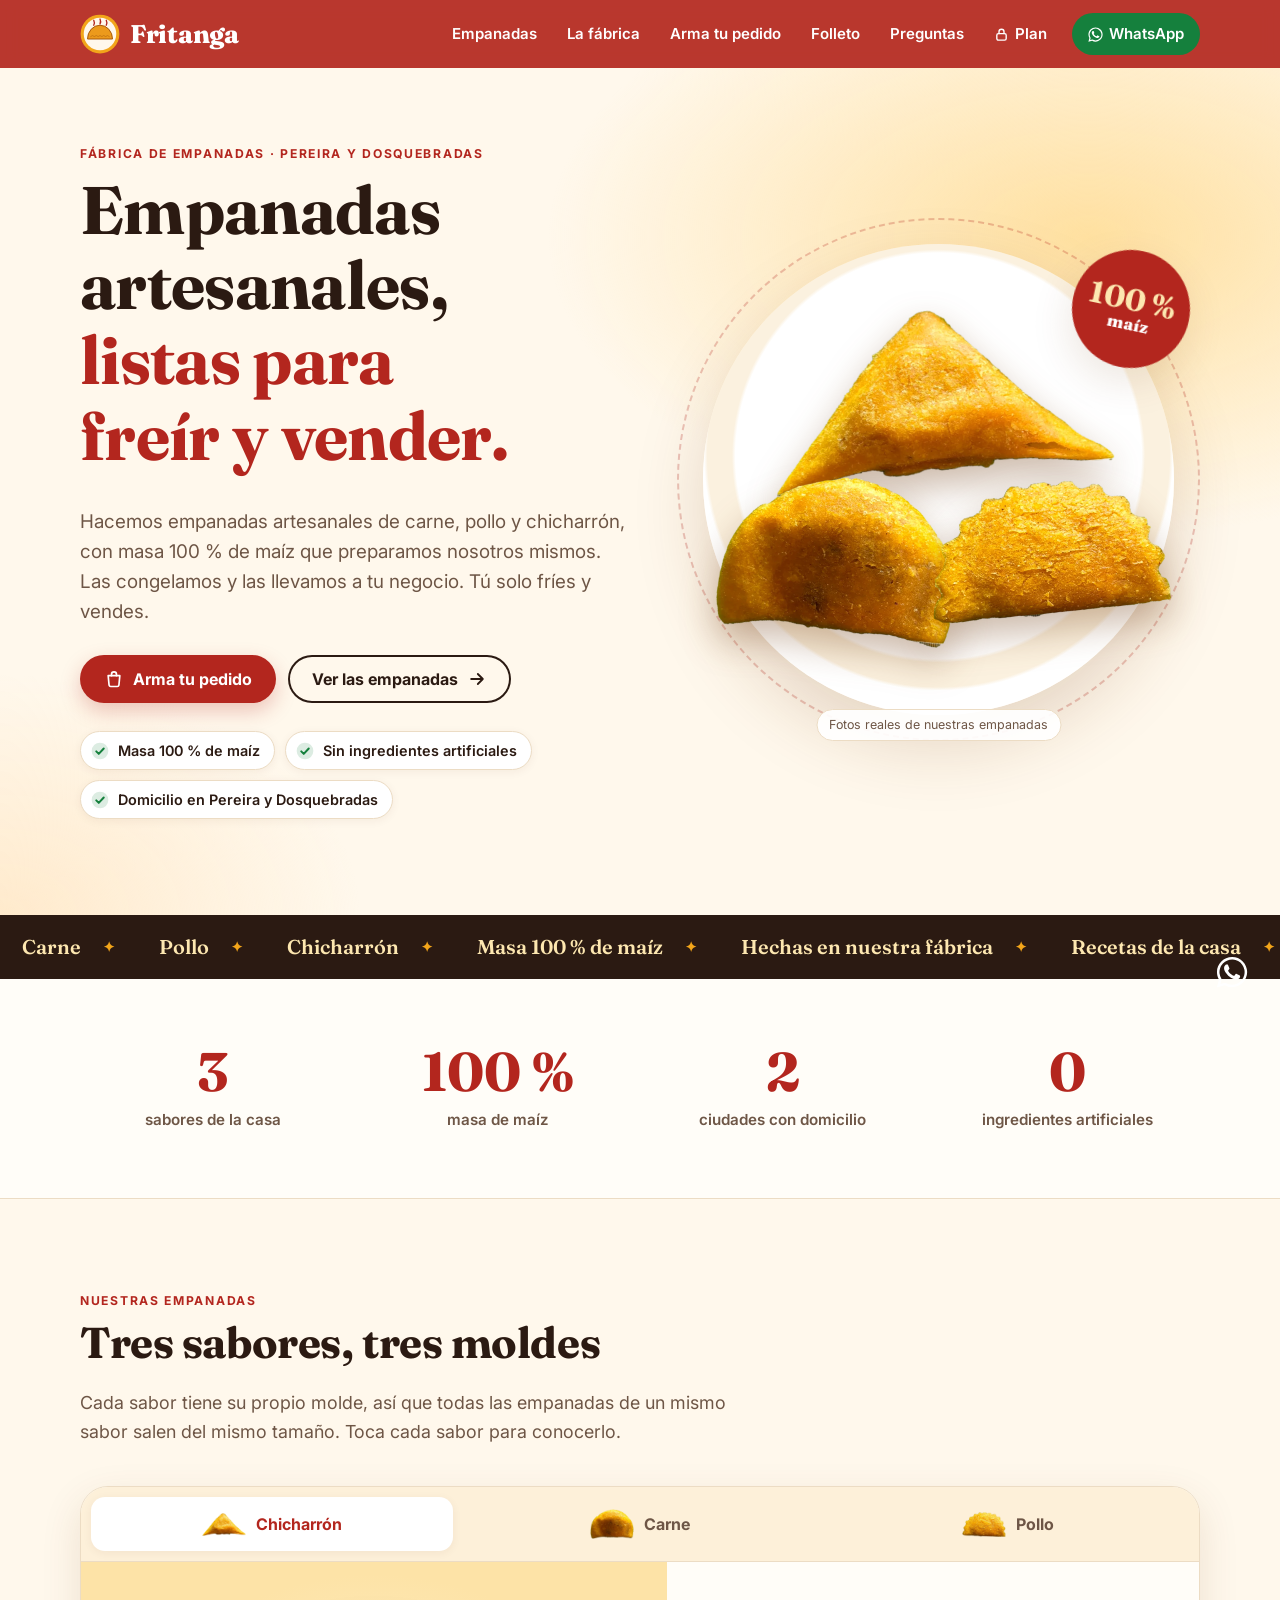
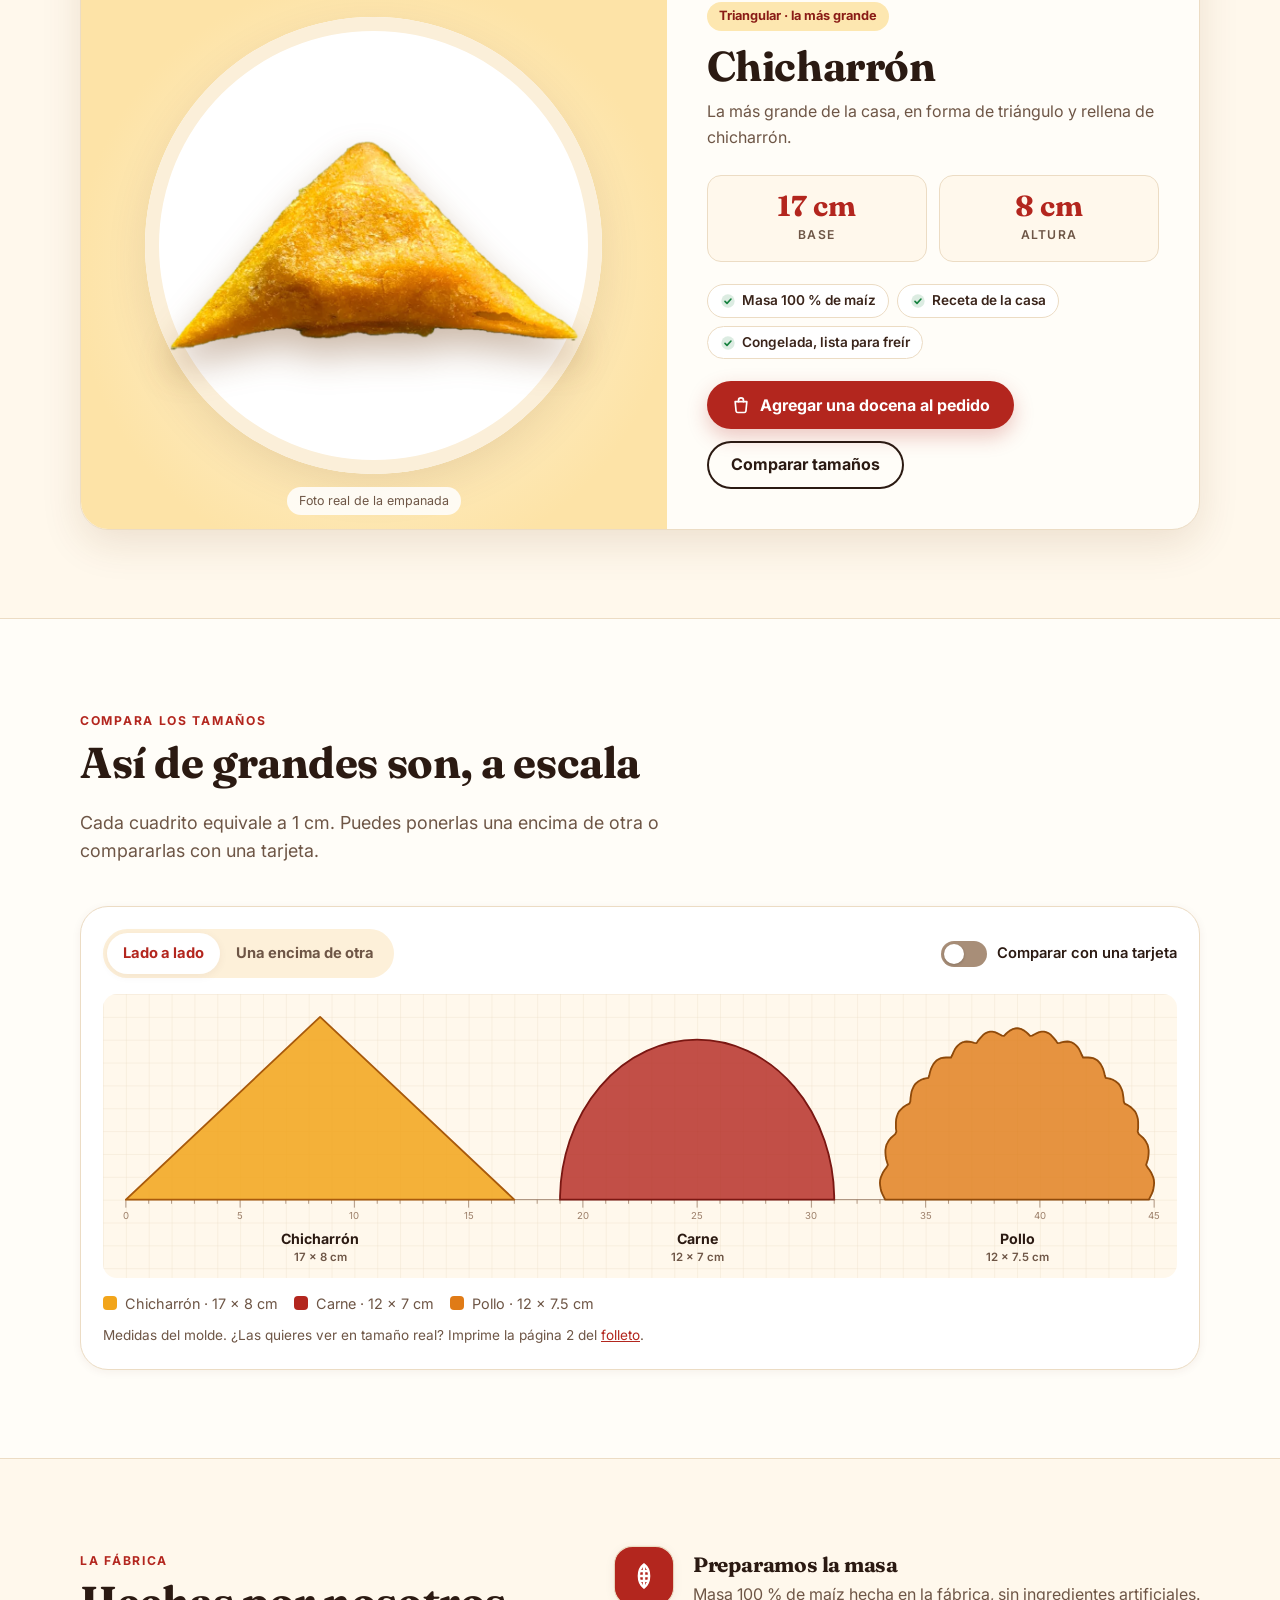
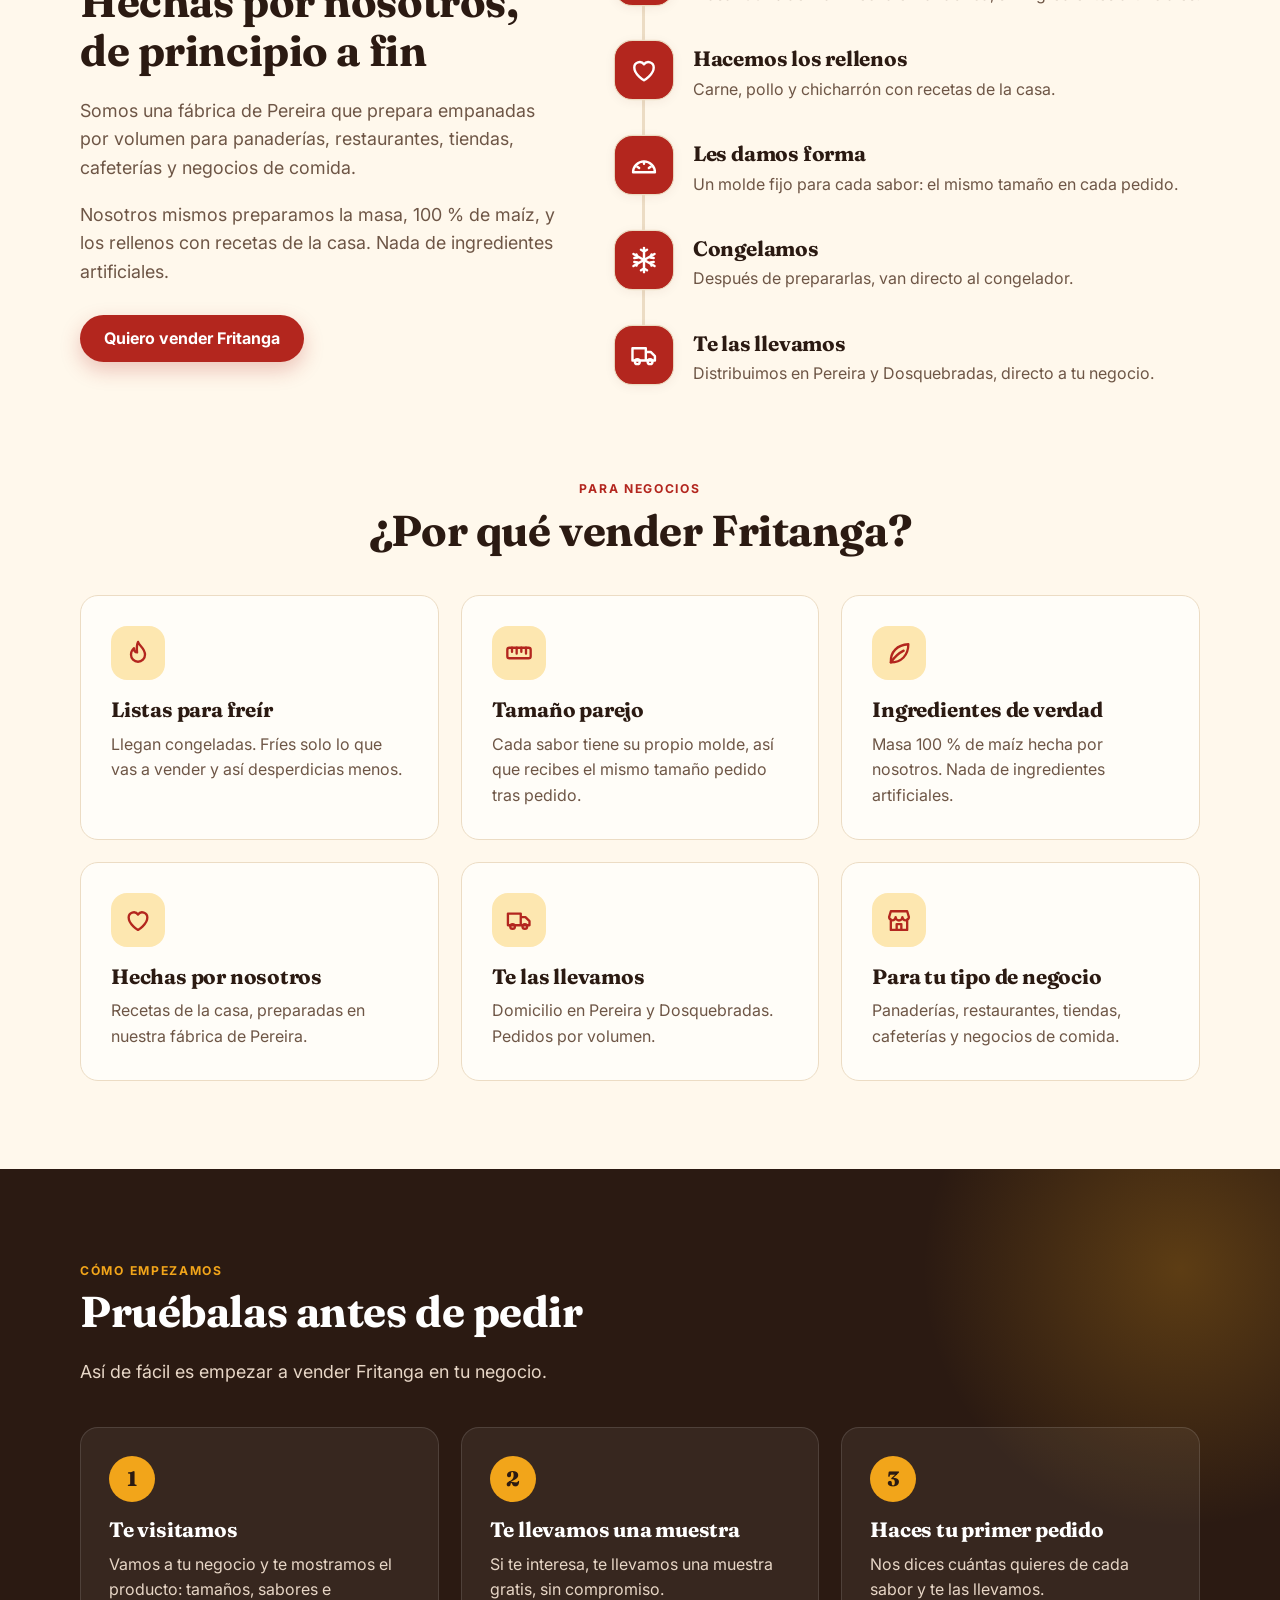
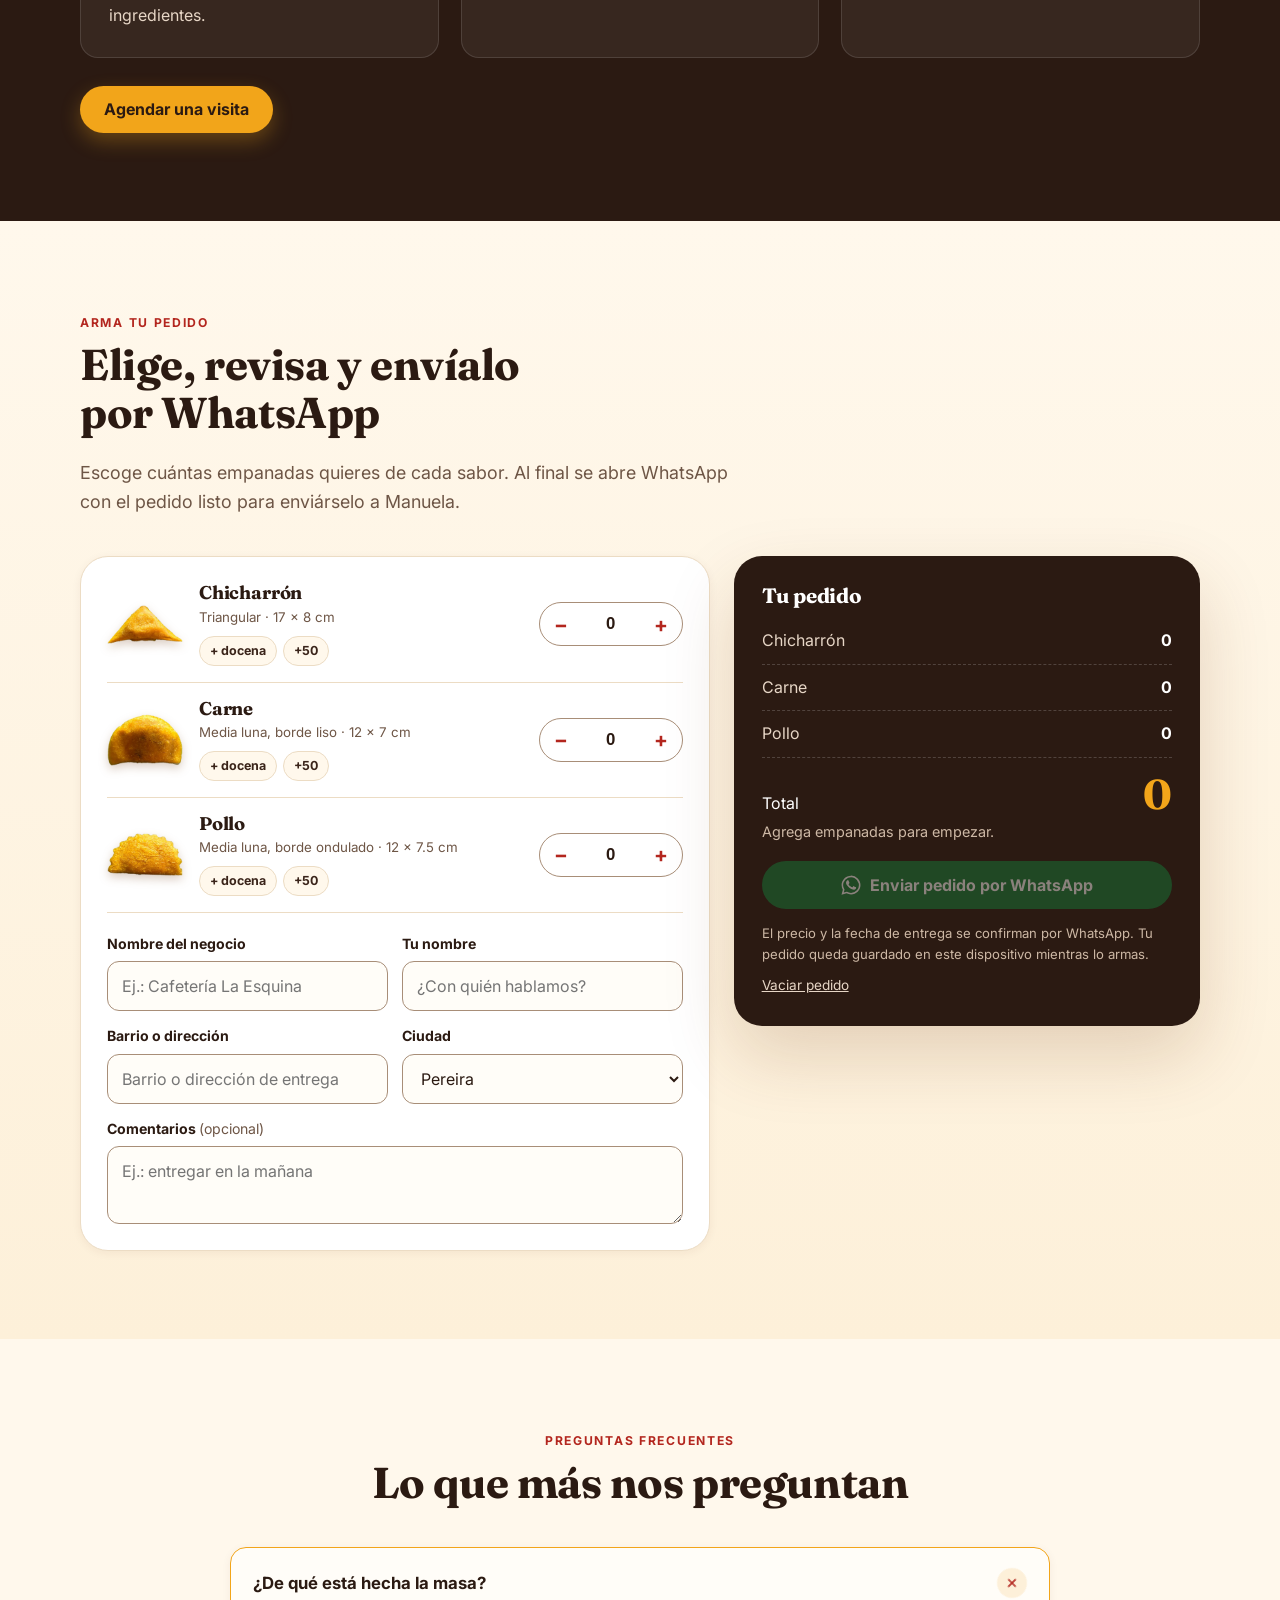
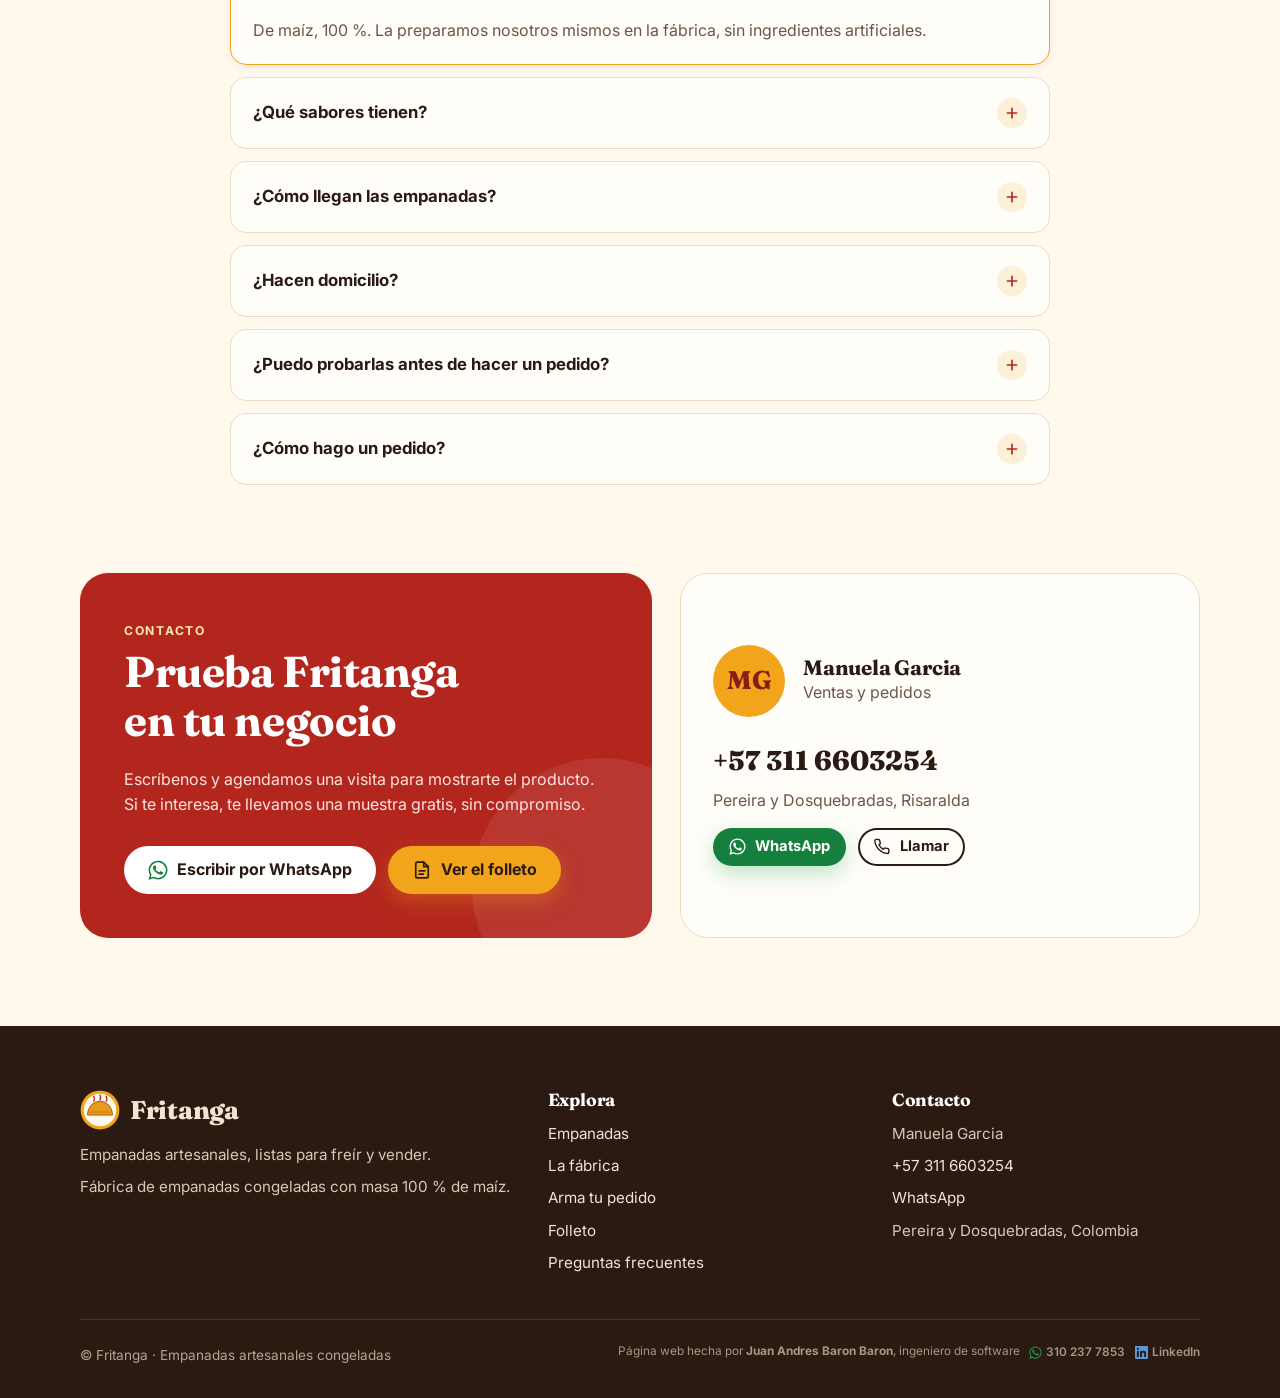
==== commit 9cb286d1: "Rediseño: sabores interactivos, comparador de tamaños, pedido por WhatsApp y plan con seguimiento - " ====
--- a/index.html
+++ b/index.html
@@ -64,14 +64,14 @@
     <section class="hero">
       <div class="wrap hero-grid">
         <div>
-          <span class="eyebrow" data-reveal>Fábrica de empanadas · Pereira y Dosquebradas</span>
-          <h1 data-reveal style="--d:.05s">Empanadas artesanales, <span class="accent">listas para freír y vender.</span></h1>
-          <p class="lead" data-reveal style="--d:.1s">Hacemos empanadas de carne, pollo y chicharrón a mano, con masa 100&nbsp;% de maíz que preparamos nosotros mismos. Las congelamos y las llevamos a tu negocio. Tú solo fríes y vendes.</p>
-          <div class="btn-row" data-reveal style="--d:.15s">
+          <span class="eyebrow">Fábrica de empanadas · Pereira y Dosquebradas</span>
+          <h1>Empanadas artesanales, <span class="accent">listas para freír y&nbsp;vender.</span></h1>
+          <p class="lead">Hacemos empanadas artesanales de carne, pollo y chicharrón, con masa 100&nbsp;% de maíz que preparamos nosotros mismos. Las congelamos y las llevamos a tu negocio. Tú solo fríes y vendes.</p>
+          <div class="btn-row">
             <a class="btn btn-primary" href="#pedido"><svg aria-hidden="true"><use href="assets/icons.svg#i-bag"/></svg>Arma tu pedido</a>
             <a class="btn btn-ghost" href="#empanadas">Ver las empanadas<svg aria-hidden="true"><use href="assets/icons.svg#i-arrow"/></svg></a>
           </div>
-          <ul class="hero-badges" data-reveal style="--d:.2s">
+          <ul class="hero-badges">
             <li><svg aria-hidden="true"><use href="assets/icons.svg#i-check"/></svg>Masa 100&nbsp;% de maíz</li>
             <li><svg aria-hidden="true"><use href="assets/icons.svg#i-check"/></svg>Sin ingredientes artificiales</li>
             <li><svg aria-hidden="true"><use href="assets/icons.svg#i-check"/></svg>Domicilio en Pereira y Dosquebradas</li>
@@ -92,8 +92,8 @@
     <!-- Cinta -->
     <div class="marquee" aria-hidden="true">
       <div class="marquee-track">
-        <span>Carne</span><span>Pollo</span><span>Chicharrón</span><span>Masa 100 % de maíz</span><span>Hechas a mano</span><span>Recetas de la casa</span><span>Listas para freír</span><span>Pereira y Dosquebradas</span>
-        <span>Carne</span><span>Pollo</span><span>Chicharrón</span><span>Masa 100 % de maíz</span><span>Hechas a mano</span><span>Recetas de la casa</span><span>Listas para freír</span><span>Pereira y Dosquebradas</span>
+        <span>Carne</span><span>Pollo</span><span>Chicharrón</span><span>Masa 100 % de maíz</span><span>Hechas en nuestra fábrica</span><span>Recetas de la casa</span><span>Listas para freír</span><span>Pereira y Dosquebradas</span>
+        <span>Carne</span><span>Pollo</span><span>Chicharrón</span><span>Masa 100 % de maíz</span><span>Hechas en nuestra fábrica</span><span>Recetas de la casa</span><span>Listas para freír</span><span>Pereira y Dosquebradas</span>
       </div>
     </div>
 
@@ -113,20 +113,20 @@
         <div class="section-head" data-reveal>
           <span class="eyebrow">Nuestras empanadas</span>
           <h2>Tres sabores, tres moldes</h2>
-          <p class="lead">Cada sabor tiene su propio molde, así que todas salen del mismo tamaño. Toca cada sabor para conocerlo.</p>
+          <p class="lead">Cada sabor tiene su propio molde, así que todas las empanadas de un mismo sabor salen del mismo tamaño. Toca cada sabor para conocerlo.</p>
         </div>
 
         <div class="explorer" data-explorer data-reveal>
           <div class="flavor-tabs" role="tablist" aria-label="Sabores">
-            <button class="flavor-tab" role="tab" id="tab-chicharron" aria-controls="flavor-panel" aria-selected="true" data-flavor="chicharron"><img src="assets/foto-chicharron.webp" alt="" width="44" height="30">Chicharrón</button>
-            <button class="flavor-tab" role="tab" id="tab-carne" aria-controls="flavor-panel" aria-selected="false" tabindex="-1" data-flavor="carne"><img src="assets/foto-carne.webp" alt="" width="44" height="30">Carne</button>
-            <button class="flavor-tab" role="tab" id="tab-pollo" aria-controls="flavor-panel" aria-selected="false" tabindex="-1" data-flavor="pollo"><img src="assets/foto-pollo.webp" alt="" width="44" height="30">Pollo</button>
+            <button class="flavor-tab" role="tab" id="tab-chicharron" aria-controls="flavor-panel" aria-selected="true" data-flavor="chicharron"><img src="assets/foto-chicharron-sm.webp" alt="" width="44" height="30">Chicharrón</button>
+            <button class="flavor-tab" role="tab" id="tab-carne" aria-controls="flavor-panel" aria-selected="false" tabindex="-1" data-flavor="carne"><img src="assets/foto-carne-sm.webp" alt="" width="44" height="30">Carne</button>
+            <button class="flavor-tab" role="tab" id="tab-pollo" aria-controls="flavor-panel" aria-selected="false" tabindex="-1" data-flavor="pollo"><img src="assets/foto-pollo-sm.webp" alt="" width="44" height="30">Pollo</button>
           </div>
           <div class="flavor-stage">
             <img data-f="img" src="assets/foto-chicharron.webp" alt="Empanada de chicharrón, forma triangular" width="900" height="465">
             <span class="caption">Foto real de la empanada</span>
           </div>
-          <div class="flavor-info" id="flavor-panel" role="tabpanel" aria-labelledby="tab-chicharron" aria-live="polite">
+          <div class="flavor-info" id="flavor-panel" role="tabpanel" aria-labelledby="tab-chicharron">
             <span class="tag" data-f="tag">Triangular · la más grande</span>
             <h3 data-f="name">Chicharrón</h3>
             <p data-f="desc">La más grande de la casa, en forma de triángulo y rellena de chicharrón.</p>
@@ -195,7 +195,7 @@
                 <rect width="8.56" height="5.4" rx=".35" fill="#ffffff" fill-opacity=".7" stroke="#2b1a12" stroke-width=".06" stroke-dasharray=".25 .15"/>
                 <rect x=".7" y="1.4" width="1.2" height=".9" rx=".15" fill="#e8c76a"/>
                 <text x="4.28" y="3.6" text-anchor="middle" font-size=".5" font-family="Inter, sans-serif" font-weight="700" fill="#2b1a12">Tarjeta</text>
-                <text x="4.28" y="4.3" text-anchor="middle" font-size=".4" font-family="Inter, sans-serif" fill="#6e5646">8.5 × 5.4 cm</text>
+                <text x="4.28" y="4.3" text-anchor="middle" font-size=".4" font-family="Inter, sans-serif" fill="#6e5646">8.6 × 5.4 cm</text>
               </g>
             </svg>
           </div>
@@ -214,8 +214,8 @@
       <div class="wrap factory-grid">
         <div class="sticky" data-reveal>
           <span class="eyebrow">La fábrica</span>
-          <h2>Hechas a mano, de principio a fin</h2>
-          <p class="lead">Somos una fábrica de Pereira que prepara empanadas por volumen para tiendas, cafeterías, restaurantes y negocios de comidas rápidas.</p>
+          <h2>Hechas por nosotros, de principio a fin</h2>
+          <p class="lead">Somos una fábrica de Pereira que prepara empanadas por volumen para panaderías, restaurantes, tiendas, cafeterías y negocios de comida.</p>
           <p class="lead">Nosotros mismos preparamos la masa, 100&nbsp;% de maíz, y los rellenos con recetas de la casa. Nada de ingredientes artificiales.</p>
           <div class="btn-row"><a class="btn btn-primary" href="#pedido">Quiero vender Fritanga</a></div>
         </div>
@@ -224,8 +224,8 @@
           <ol>
           <li data-reveal><span class="ico"><svg aria-hidden="true"><use href="assets/icons.svg#i-corn"/></svg></span><div><h3>Preparamos la masa</h3><p>Masa 100&nbsp;% de maíz hecha en la fábrica, sin ingredientes artificiales.</p></div></li>
           <li data-reveal><span class="ico"><svg aria-hidden="true"><use href="assets/icons.svg#i-heart"/></svg></span><div><h3>Hacemos los rellenos</h3><p>Carne, pollo y chicharrón con recetas de la casa.</p></div></li>
-          <li data-reveal><span class="ico"><svg aria-hidden="true"><use href="assets/icons.svg#i-mold"/></svg></span><div><h3>Moldeamos a mano</h3><p>Un molde fijo para cada sabor: el mismo tamaño en cada pedido.</p></div></li>
-          <li data-reveal><span class="ico"><svg aria-hidden="true"><use href="assets/icons.svg#i-snow"/></svg></span><div><h3>Congelamos</h3><p>Van directo al congelador para conservar el sabor y la textura.</p></div></li>
+          <li data-reveal><span class="ico"><svg aria-hidden="true"><use href="assets/icons.svg#i-mold"/></svg></span><div><h3>Les damos forma</h3><p>Un molde fijo para cada sabor: el mismo tamaño en cada pedido.</p></div></li>
+          <li data-reveal><span class="ico"><svg aria-hidden="true"><use href="assets/icons.svg#i-snow"/></svg></span><div><h3>Congelamos</h3><p>Después de prepararlas, van directo al congelador.</p></div></li>
           <li data-reveal><span class="ico"><svg aria-hidden="true"><use href="assets/icons.svg#i-truck"/></svg></span><div><h3>Te las llevamos</h3><p>Distribuimos en Pereira y Dosquebradas, directo a tu negocio.</p></div></li>
           </ol>
         </div>
@@ -240,12 +240,12 @@
           <h2>¿Por qué vender Fritanga?</h2>
         </div>
         <div class="benefits">
-          <div class="benefit" data-reveal><span class="ico"><svg aria-hidden="true"><use href="assets/icons.svg#i-flame"/></svg></span><h3>Listas para freír</h3><p>Llegan congeladas. Fríes solo lo que vas a vender y no se pierde producto.</p></div>
-          <div class="benefit" data-reveal style="--d:.08s"><span class="ico"><svg aria-hidden="true"><use href="assets/icons.svg#i-ruler"/></svg></span><h3>Tamaño parejo</h3><p>Mismo molde, mismo tamaño y misma cantidad de relleno en cada empanada.</p></div>
+          <div class="benefit" data-reveal><span class="ico"><svg aria-hidden="true"><use href="assets/icons.svg#i-flame"/></svg></span><h3>Listas para freír</h3><p>Llegan congeladas. Fríes solo lo que vas a vender y así desperdicias menos.</p></div>
+          <div class="benefit" data-reveal style="--d:.08s"><span class="ico"><svg aria-hidden="true"><use href="assets/icons.svg#i-ruler"/></svg></span><h3>Tamaño parejo</h3><p>Cada sabor tiene su propio molde, así que recibes el mismo tamaño pedido tras pedido.</p></div>
           <div class="benefit" data-reveal style="--d:.16s"><span class="ico"><svg aria-hidden="true"><use href="assets/icons.svg#i-leaf"/></svg></span><h3>Ingredientes de verdad</h3><p>Masa 100&nbsp;% de maíz hecha por nosotros. Nada de ingredientes artificiales.</p></div>
-          <div class="benefit" data-reveal><span class="ico"><svg aria-hidden="true"><use href="assets/icons.svg#i-heart"/></svg></span><h3>Hechas a mano</h3><p>Recetas de la casa, preparadas en nuestra fábrica de Pereira.</p></div>
+          <div class="benefit" data-reveal><span class="ico"><svg aria-hidden="true"><use href="assets/icons.svg#i-heart"/></svg></span><h3>Hechas por nosotros</h3><p>Recetas de la casa, preparadas en nuestra fábrica de Pereira.</p></div>
           <div class="benefit" data-reveal style="--d:.08s"><span class="ico"><svg aria-hidden="true"><use href="assets/icons.svg#i-truck"/></svg></span><h3>Te las llevamos</h3><p>Domicilio en Pereira y Dosquebradas. Pedidos por volumen.</p></div>
-          <div class="benefit" data-reveal style="--d:.16s"><span class="ico"><svg aria-hidden="true"><use href="assets/icons.svg#i-store"/></svg></span><h3>Para tu tipo de negocio</h3><p>Tiendas, cafeterías, restaurantes y negocios de comidas rápidas.</p></div>
+          <div class="benefit" data-reveal style="--d:.16s"><span class="ico"><svg aria-hidden="true"><use href="assets/icons.svg#i-store"/></svg></span><h3>Para tu tipo de negocio</h3><p>Panaderías, restaurantes, tiendas, cafeterías y negocios de comida.</p></div>
         </div>
       </div>
     </section>
@@ -280,21 +280,21 @@
         <form class="order" data-order novalidate>
           <div class="order-panel" data-reveal>
             <div class="order-row">
-              <img src="assets/foto-chicharron.webp" alt="" width="76" height="54">
+              <img src="assets/foto-chicharron-sm.webp" alt="" width="76" height="54">
               <div><h3>Chicharrón</h3><small>Triangular · 17 × 8 cm</small>
-                <div class="quick"><button type="button" data-add="chicharron" data-n="12">+ docena</button><button type="button" data-add="chicharron" data-n="50">+50</button></div></div>
+                <div class="quick"><button type="button" data-add="chicharron" data-n="12" aria-label="Agregar una docena de chicharrón">+ docena</button><button type="button" data-add="chicharron" data-n="50" aria-label="Agregar 50 de chicharrón">+50</button></div></div>
               <div class="stepper"><button type="button" data-step="chicharron" data-n="-1" aria-label="Quitar una de chicharrón">−</button><input type="number" inputmode="numeric" min="0" max="9999" value="0" data-qty="chicharron" aria-label="Cantidad de chicharrón"><button type="button" data-step="chicharron" data-n="1" aria-label="Agregar una de chicharrón">+</button></div>
             </div>
             <div class="order-row">
-              <img src="assets/foto-carne.webp" alt="" width="76" height="54">
-              <div><h3>Carne</h3><small>Media luna lisa · 12 × 7 cm</small>
-                <div class="quick"><button type="button" data-add="carne" data-n="12">+ docena</button><button type="button" data-add="carne" data-n="50">+50</button></div></div>
+              <img src="assets/foto-carne-sm.webp" alt="" width="76" height="54">
+              <div><h3>Carne</h3><small>Media luna, borde liso · 12 × 7 cm</small>
+                <div class="quick"><button type="button" data-add="carne" data-n="12" aria-label="Agregar una docena de carne">+ docena</button><button type="button" data-add="carne" data-n="50" aria-label="Agregar 50 de carne">+50</button></div></div>
               <div class="stepper"><button type="button" data-step="carne" data-n="-1" aria-label="Quitar una de carne">−</button><input type="number" inputmode="numeric" min="0" max="9999" value="0" data-qty="carne" aria-label="Cantidad de carne"><button type="button" data-step="carne" data-n="1" aria-label="Agregar una de carne">+</button></div>
             </div>
             <div class="order-row">
-              <img src="assets/foto-pollo.webp" alt="" width="76" height="54">
-              <div><h3>Pollo</h3><small>Media luna ondulada · 12 × 7.5 cm</small>
-                <div class="quick"><button type="button" data-add="pollo" data-n="12">+ docena</button><button type="button" data-add="pollo" data-n="50">+50</button></div></div>
+              <img src="assets/foto-pollo-sm.webp" alt="" width="76" height="54">
+              <div><h3>Pollo</h3><small>Media luna, borde ondulado · 12 × 7.5 cm</small>
+                <div class="quick"><button type="button" data-add="pollo" data-n="12" aria-label="Agregar una docena de pollo">+ docena</button><button type="button" data-add="pollo" data-n="50" aria-label="Agregar 50 de pollo">+50</button></div></div>
               <div class="stepper"><button type="button" data-step="pollo" data-n="-1" aria-label="Quitar una de pollo">−</button><input type="number" inputmode="numeric" min="0" max="9999" value="0" data-qty="pollo" aria-label="Cantidad de pollo"><button type="button" data-step="pollo" data-n="1" aria-label="Agregar una de pollo">+</button></div>
             </div>
             <div class="fields">
@@ -304,9 +304,11 @@
               <div class="field"><label for="f-ciudad">Ciudad</label><select id="f-ciudad" name="ciudad"><option>Pereira</option><option>Dosquebradas</option></select></div>
               <div class="field full"><label for="f-notas">Comentarios <span style="font-weight:400;color:var(--muted)">(opcional)</span></label><textarea id="f-notas" name="notas" placeholder="Ej.: entregar en la mañana"></textarea></div>
             </div>
-          </div>
-          <aside class="summary" data-reveal style="--d:.1s" aria-live="polite">
+            <div class="order-bar" data-order-bar hidden><span>Total <b data-total-mini>0</b></span><a class="btn btn-wa btn-sm" href="#resumen">Ver pedido</a></div>
+          </div>
+          <aside class="summary" id="resumen" data-reveal style="--d:.1s">
             <h3>Tu pedido</h3>
+            <p class="sr-only" role="status" data-order-status></p>
             <ul>
               <li><span>Chicharrón</span><b data-sum="chicharron">0</b></li>
               <li><span>Carne</span><b data-sum="carne">0</b></li>
@@ -331,7 +333,7 @@
         </div>
         <div class="faq" data-reveal>
           <details open><summary>¿De qué está hecha la masa?</summary><div class="answer"><p>De maíz, 100&nbsp;%. La preparamos nosotros mismos en la fábrica, sin ingredientes artificiales.</p></div></details>
-          <details><summary>¿Qué sabores tienen?</summary><div class="answer"><p>Chicharrón (triangular, 17 × 8 cm), carne (media luna lisa, 12 × 7 cm) y pollo (media luna ondulada, 12 × 7.5 cm). Cada sabor tiene su propio molde.</p></div></details>
+          <details><summary>¿Qué sabores tienen?</summary><div class="answer"><p>Chicharrón (triangular, 17 × 8 cm), carne (media luna de borde liso, 12 × 7 cm) y pollo (media luna de borde ondulado, 12 × 7.5 cm). Cada sabor tiene su propio molde.</p></div></details>
           <details><summary>¿Cómo llegan las empanadas?</summary><div class="answer"><p>Congeladas y listas para freír. Las guardas en el congelador y fríes solo las que vas a vender.</p></div></details>
           <details><summary>¿Hacen domicilio?</summary><div class="answer"><p>Sí. Llevamos los pedidos a negocios en Pereira y Dosquebradas.</p></div></details>
           <details><summary>¿Puedo probarlas antes de hacer un pedido?</summary><div class="answer"><p>Claro. Te visitamos, te mostramos el producto y, si te interesa, te llevamos una muestra gratis sin compromiso.</p></div></details>
@@ -346,7 +348,7 @@
         <div class="cta-card" data-reveal>
           <span class="eyebrow" style="color:var(--gold-soft)">Contacto</span>
           <h2>Prueba Fritanga en tu negocio</h2>
-          <p>Escríbenos y agendamos una visita para mostrarte el producto. Si te gusta, te llevamos una muestra sin compromiso.</p>
+          <p>Escríbenos y agendamos una visita para mostrarte el producto. Si te interesa, te llevamos una muestra gratis, sin compromiso.</p>
           <div class="btn-row">
             <a class="btn btn-light" href="https://wa.me/573116603254?text=Hola%20Manuela%2C%20quiero%20informaci%C3%B3n%20sobre%20las%20empanadas%20Fritanga" target="_blank" rel="noopener"><svg aria-hidden="true" style="color:var(--wa)"><use href="assets/icons.svg#i-wa"/></svg>Escribir por WhatsApp</a>
             <a class="btn btn-gold" href="folleto.html"><svg aria-hidden="true"><use href="assets/icons.svg#i-file"/></svg>Ver el folleto</a>
@@ -378,7 +380,7 @@
           <p>Fábrica de empanadas congeladas con masa 100&nbsp;% de maíz.</p>
         </div>
         <div>
-          <h4>Explora</h4>
+          <h2>Explora</h2>
           <ul>
             <li><a href="index.html#empanadas">Empanadas</a></li>
             <li><a href="index.html#fabrica">La fábrica</a></li>
@@ -388,7 +390,7 @@
           </ul>
         </div>
         <div>
-          <h4>Contacto</h4>
+          <h2>Contacto</h2>
           <ul>
             <li>Manuela Garcia</li>
             <li><a href="tel:+573116603254">+57 311 6603254</a></li>
--- a/styles.css
+++ b/styles.css
@@ -12,8 +12,9 @@
   --red-dark: #8a1c16;
   --gold: #f2a51a;
   --gold-soft: #fde7b0;
-  --wa: #1fa855;
-  --wa-dark: #178a45;
+  --wa: #15803d;
+  --wa-dark: #116b33;
+  --control-line: #a88e78;
   --line: #ecdcc4;
   --radius: 18px;
   --radius-lg: 28px;
@@ -38,7 +39,7 @@
 img { display: block; height: auto; }
 a { color: var(--red); }
 button { font: inherit; }
-h1, h2, h3 { font-family: "Fraunces", Georgia, serif; line-height: 1.12; margin: 0 0 .5em; letter-spacing: -.01em; }
+h1, h2, h3 { font-family: "Fraunces", Georgia, serif; line-height: 1.12; margin: 0 0 .5em; letter-spacing: -.01em; text-wrap: balance; }
 h1 { font-size: clamp(2.3rem, 6vw, 4.2rem); }
 h2 { font-size: clamp(1.8rem, 4vw, 2.7rem); }
 h3 { font-size: 1.3rem; }
@@ -52,12 +53,13 @@
 .section-head.center .lead { margin-left: auto; margin-right: auto; }
 .sr-only { position: absolute; width: 1px; height: 1px; padding: 0; margin: -1px; overflow: hidden; clip: rect(0 0 0 0); white-space: nowrap; border: 0; }
 
-:focus-visible { outline: 3px solid var(--gold); outline-offset: 3px; border-radius: 6px; }
+:focus-visible { outline: 3px solid var(--red-dark); outline-offset: 3px; border-radius: 6px; }
+.site-header :focus-visible, .journey-section :focus-visible, .summary :focus-visible, .cta-card :focus-visible, .site-footer :focus-visible, .marquee :focus-visible { outline-color: var(--gold); }
 .skip-link { position: absolute; left: 12px; top: -60px; background: var(--ink); color: #fff; padding: 10px 16px; border-radius: 10px; z-index: 100; text-decoration: none; font-weight: 700; }
 .skip-link:focus { top: 12px; }
 
 /* ---------- Botones ---------- */
-.btn { display: inline-flex; align-items: center; justify-content: center; gap: 9px; padding: 14px 24px; border-radius: 999px; font-weight: 700; text-decoration: none; border: 0; cursor: pointer; font-size: 1rem; line-height: 1.2; transition: transform .2s var(--ease), box-shadow .2s var(--ease), background .2s; }
+.btn { display: inline-flex; align-items: center; justify-content: center; gap: 9px; padding: 14px 24px; border-radius: 999px; font-weight: 700; text-decoration: none; border: 0; cursor: pointer; font-size: 1rem; line-height: 1.2; text-wrap: balance; text-align: center; transition: transform .2s var(--ease), box-shadow .2s var(--ease), background .2s; }
 .btn svg { width: 20px; height: 20px; flex: none; }
 .btn:hover { transform: translateY(-2px); }
 .btn:active { transform: translateY(0); }
@@ -77,6 +79,7 @@
 /* ---------- Encabezado ---------- */
 .site-header { position: sticky; top: 0; z-index: 50; background: rgba(179, 38, 30, .97); color: #fff; transition: box-shadow .25s, background .25s; }
 .site-header.scrolled { box-shadow: 0 6px 24px rgba(60, 10, 5, .22); background: var(--red); }
+.site-header.menu-open { background: var(--red); }
 @supports (backdrop-filter: blur(8px)) {
   .site-header { background: rgba(179, 38, 30, .92); backdrop-filter: saturate(1.4) blur(8px); }
 }
@@ -86,7 +89,8 @@
 .brand:hover img { transform: rotate(-12deg) scale(1.06); }
 .nav { display: flex; align-items: center; gap: 4px; }
 .nav a { color: #fff; text-decoration: none; font-weight: 600; font-size: .94rem; padding: 9px 13px; border-radius: 999px; transition: background .2s; display: inline-flex; align-items: center; gap: 6px; }
-.nav a:hover, .nav a[aria-current="page"] { background: rgba(255, 255, 255, .16); }
+.nav a:hover { background: rgba(255, 255, 255, .16); }
+.nav a[aria-current="page"] { background: rgba(0, 0, 0, .18); }
 .nav a svg { width: 15px; height: 15px; }
 .nav .nav-cta { margin-left: 8px; background: var(--wa); padding: 9px 16px; }
 .nav .nav-cta:hover { background: var(--wa-dark); }
@@ -115,12 +119,12 @@
 .hero-badges svg { width: 20px; height: 20px; color: var(--wa); flex: none; }
 .hero-art { position: relative; width: 100%; max-width: 540px; aspect-ratio: 1 / 1; justify-self: center; }
 .hero-art .plate { position: absolute; inset: 5%; border-radius: 50%; background: radial-gradient(circle at 50% 45%, #fff 0 58%, #fbf1df 59% 66%, #fff 67%); box-shadow: var(--shadow-lg); }
-.hero-art .ring { position: absolute; inset: 0; border-radius: 50%; border: 2px dashed rgba(179, 38, 30, .25); animation: spin 60s linear infinite; }
+.hero-art .ring { position: absolute; inset: 0; border-radius: 50%; border: 2px dashed rgba(179, 38, 30, .25); animation: spin 60s linear 1; }
 .hero-art .photo { position: absolute; filter: drop-shadow(0 16px 18px rgba(110, 55, 10, .35)); will-change: transform; }
 .hero-art .photo img { width: 100%; }
-.hero-art .p1 { width: 66%; left: 17%; top: 17%; --r: -5deg; animation: float 7s ease-in-out infinite; }
-.hero-art .p2 { width: 46.5%; left: 8%; top: 49%; --r: 7deg; animation: float 8s ease-in-out -2s infinite; }
-.hero-art .p3 { width: 46.5%; left: 47%; top: 50%; --r: -8deg; animation: float 7.5s ease-in-out -4s infinite; }
+.hero-art .p1 { width: 66%; left: 17%; top: 17%; --r: -5deg; animation: float 7s ease-in-out 3; }
+.hero-art .p2 { width: 46.5%; left: 8%; top: 49%; --r: 7deg; animation: float 8s ease-in-out -2s 3; }
+.hero-art .p3 { width: 46.5%; left: 47%; top: 50%; --r: -8deg; animation: float 7.5s ease-in-out -4s 3; }
 .hero-art .photo-inner { transform: rotate(var(--r)) translate(var(--mx, 0), var(--my, 0)); transition: transform .4s var(--ease); }
 .hero-art .sticker { position: absolute; right: 2%; top: 6%; width: 118px; height: 118px; border-radius: 50%; background: var(--red); color: #fff; display: grid; place-items: center; text-align: center; font-family: "Fraunces", serif; font-weight: 800; line-height: 1.05; font-size: 1.05rem; box-shadow: var(--shadow); transform: rotate(12deg); }
 .hero-art .sticker b { display: block; font-size: 1.9rem; color: var(--gold-soft); }
@@ -130,7 +134,7 @@
 
 /* ---------- Cinta ---------- */
 .marquee { background: var(--ink); color: var(--gold-soft); overflow: hidden; padding: 16px 0; font-family: "Fraunces", serif; font-size: 1.25rem; font-weight: 600; }
-.marquee-track { display: flex; width: max-content; animation: marquee 38s linear infinite; }
+.marquee-track { display: flex; width: max-content; animation: marquee 38s linear 3; }
 .marquee-track span { padding: 0 22px; white-space: nowrap; display: inline-flex; align-items: center; gap: 22px; }
 .marquee-track span::after { content: "✦"; color: var(--gold); font-size: .9rem; }
 .marquee:hover .marquee-track { animation-play-state: paused; }
@@ -176,7 +180,7 @@
 .segmented button { border: 0; background: transparent; padding: 9px 16px; border-radius: 999px; font-weight: 700; color: var(--muted); cursor: pointer; font-size: .92rem; }
 .segmented button[aria-pressed="true"] { background: #fff; color: var(--red); box-shadow: var(--shadow-sm); }
 .switch { display: inline-flex; align-items: center; gap: 10px; font-weight: 600; font-size: .92rem; cursor: pointer; user-select: none; }
-.switch input { appearance: none; width: 46px; height: 26px; background: var(--line); border-radius: 999px; position: relative; cursor: pointer; transition: background .2s; margin: 0; }
+.switch input { -webkit-appearance: none; appearance: none; width: 46px; height: 26px; background: var(--control-line); border-radius: 999px; position: relative; cursor: pointer; transition: background .2s; margin: 0; }
 .switch input::after { content: ""; position: absolute; top: 3px; left: 3px; width: 20px; height: 20px; background: #fff; border-radius: 50%; box-shadow: 0 1px 3px rgba(0, 0, 0, .2); transition: transform .2s var(--ease); }
 .switch input:checked { background: var(--red); }
 .switch input:checked::after { transform: translateX(20px); }
@@ -190,6 +194,12 @@
 .compare-stage .lbl-sub { font-weight: 600; font-size: .5px; fill: var(--muted); }
 .compare-stage.overlay .lbl, .compare-stage.overlay .lbl-sub { opacity: 0; }
 .compare-stage.narrow .ruler { display: none; }
+.compare-stage.narrow svg { max-height: 560px; }
+.compare-stage.narrow .lbl { font-size: 1.05px; }
+.compare-stage.narrow .lbl-sub { font-size: .85px; }
+.compare-stage.overlay .shape path { fill-opacity: .3; stroke-width: .12; }
+.compare-stage.overlay [data-shape="carne"] path { stroke-dasharray: .35 .2; }
+.compare-stage.overlay .shape.hl path { fill-opacity: .85; }
 .compare-stage .card { transition: opacity .35s, transform .8s var(--ease); }
 .compare-stage:not(.with-card) .card { opacity: 0; pointer-events: none; }
 .compare-legend { display: flex; flex-wrap: wrap; gap: 16px; margin-top: 14px; font-size: .9rem; color: var(--muted); }
@@ -244,7 +254,7 @@
 .quick { display: flex; gap: 6px; margin-top: 6px; }
 .quick button { border: 1px solid var(--line); background: var(--cream); color: var(--ink-2); font-weight: 700; font-size: .78rem; padding: 4px 10px; border-radius: 999px; cursor: pointer; }
 .quick button:hover { border-color: var(--gold); background: var(--gold-soft); }
-.stepper { display: inline-flex; align-items: center; border: 1.5px solid var(--line); border-radius: 999px; background: #fff; overflow: hidden; }
+.stepper { display: inline-flex; align-items: center; border: 1.5px solid var(--control-line); border-radius: 999px; background: #fff; overflow: hidden; }
 .stepper button { width: 42px; height: 42px; border: 0; background: transparent; font-size: 1.3rem; font-weight: 700; color: var(--red); cursor: pointer; }
 .stepper button:hover { background: var(--cream); }
 .stepper input { width: 58px; height: 42px; border: 0; text-align: center; font-weight: 800; font-size: 1.05rem; color: var(--ink); background: transparent; -moz-appearance: textfield; }
@@ -253,9 +263,10 @@
 .field { display: flex; flex-direction: column; gap: 6px; }
 .field.full { grid-column: 1 / -1; }
 .field label { font-weight: 700; font-size: .88rem; }
-.field input, .field select, .field textarea { font: inherit; padding: 12px 14px; border-radius: 12px; border: 1.5px solid var(--line); background: var(--paper); color: var(--ink); }
+.field input, .field select, .field textarea { font: inherit; width: 100%; min-width: 0; padding: 12px 14px; border-radius: 12px; border: 1.5px solid var(--control-line); background: var(--paper); color: var(--ink); }
+.field input, .field select { height: 50px; line-height: 1.25; }
 .field textarea { resize: vertical; min-height: 70px; }
-.field input:focus, .field select:focus, .field textarea:focus { outline: none; border-color: var(--gold); box-shadow: 0 0 0 4px rgba(242, 165, 26, .2); }
+.field input:focus, .field select:focus, .field textarea:focus { outline: none; border-color: var(--red-dark); box-shadow: 0 0 0 4px rgba(242, 165, 26, .2); }
 .summary { position: sticky; top: calc(var(--header-h) + 20px); background: var(--ink); color: #fff; border-radius: var(--radius-lg); padding: 28px; box-shadow: var(--shadow-lg); }
 .summary h3 { color: #fff; }
 .summary ul { list-style: none; padding: 0; margin: 0 0 16px; }
@@ -267,6 +278,8 @@
 .summary .btn { width: 100%; }
 .summary .fine { font-size: .82rem; color: #cdb8a5; margin: 14px 0 0; }
 .summary .clear { background: none; border: 0; color: #e7d6c6; text-decoration: underline; cursor: pointer; font-size: .85rem; padding: 0; margin-top: 10px; }
+.order-bar { display: none; }
+.order-bar b { color: var(--gold); font-family: "Fraunces", serif; font-size: 1.3rem; margin-left: 4px; }
 .bump { animation: bump .35s var(--ease); }
 @keyframes bump { 40% { transform: scale(1.18); } }
 
@@ -300,7 +313,7 @@
 .site-footer { background: var(--ink); color: #d9c6b4; padding: 64px 0 28px; font-size: .95rem; }
 .footer-grid { display: grid; grid-template-columns: 1.4fr 1fr 1fr; gap: 36px; }
 .site-footer .brand { margin-bottom: 12px; }
-.site-footer h4 { color: #fff; font-family: "Fraunces", serif; font-size: 1.1rem; margin: 0 0 12px; }
+.site-footer h2 { color: #fff; font-family: "Fraunces", serif; font-size: 1.1rem; margin: 0 0 12px; }
 .site-footer ul { list-style: none; padding: 0; margin: 0; display: grid; gap: 8px; }
 .site-footer a { color: #f3e3d3; text-decoration: none; }
 .site-footer a:hover { color: var(--gold); }
@@ -321,7 +334,7 @@
 .fab-wa { position: fixed; right: 18px; bottom: 18px; z-index: 40; width: 60px; height: 60px; border-radius: 50%; background: var(--wa); color: #fff; display: grid; place-items: center; box-shadow: 0 12px 28px rgba(23, 138, 69, .45); transform: translateY(120px); visibility: hidden; transition: transform .4s var(--ease), visibility .4s; }
 .fab-wa.show { transform: none; visibility: visible; }
 .fab-wa svg { width: 32px; height: 32px; }
-.fab-wa::before { content: ""; position: absolute; inset: 0; border-radius: 50%; border: 2px solid var(--wa); animation: pulse 2.4s ease-out infinite; }
+.fab-wa::before { content: ""; position: absolute; inset: 0; border-radius: 50%; border: 2px solid var(--wa); animation: pulse 2.4s ease-out 4; }
 @keyframes pulse { from { transform: scale(1); opacity: .8; } to { transform: scale(1.6); opacity: 0; } }
 .toast { position: fixed; left: 50%; bottom: 24px; z-index: 60; transform: translate(-50%, 24px); opacity: 0; visibility: hidden; background: var(--ink); color: #fff; padding: 12px 20px; border-radius: 999px; font-weight: 600; box-shadow: var(--shadow-lg); transition: transform .35s var(--ease), opacity .25s, visibility .35s; display: flex; align-items: center; gap: 10px; max-width: calc(100vw - 32px); }
 .toast.show { transform: translate(-50%, 0); opacity: 1; visibility: visible; }
@@ -341,7 +354,11 @@
   .stats-grid { grid-template-columns: 1fr 1fr; }
   .footer-grid { grid-template-columns: 1fr 1fr; }
   .footer-grid > :first-child { grid-column: 1 / -1; }
-  .hero-art { max-width: 440px; }
+  .hero-grid { gap: 24px; }
+  .hero-art { order: -1; max-width: 300px; }
+  .flavor-stage::before { width: auto; height: 86%; }
+  .toast { bottom: 88px; }
+  .order-bar:not([hidden]) { display: flex; position: sticky; bottom: 12px; z-index: 5; justify-content: space-between; align-items: center; gap: 12px; margin: 16px 70px 0 0; padding: 8px 8px 8px 18px; background: var(--ink); color: #fff; border-radius: 999px; box-shadow: var(--shadow-lg); white-space: nowrap; }
 }
 @media (max-width: 640px) {
   section { padding: 64px 0; }
@@ -355,6 +372,7 @@
   .order-row .stepper { grid-column: 1 / -1; justify-self: start; }
   .fields { grid-template-columns: 1fr; }
   .footer-grid { grid-template-columns: 1fr; }
+  .hero-art .caption { display: none; }
   .hero-art .sticker { width: 92px; height: 92px; font-size: .85rem; }
   .hero-art .sticker b { font-size: 1.5rem; }
   .compare { padding: 14px; }
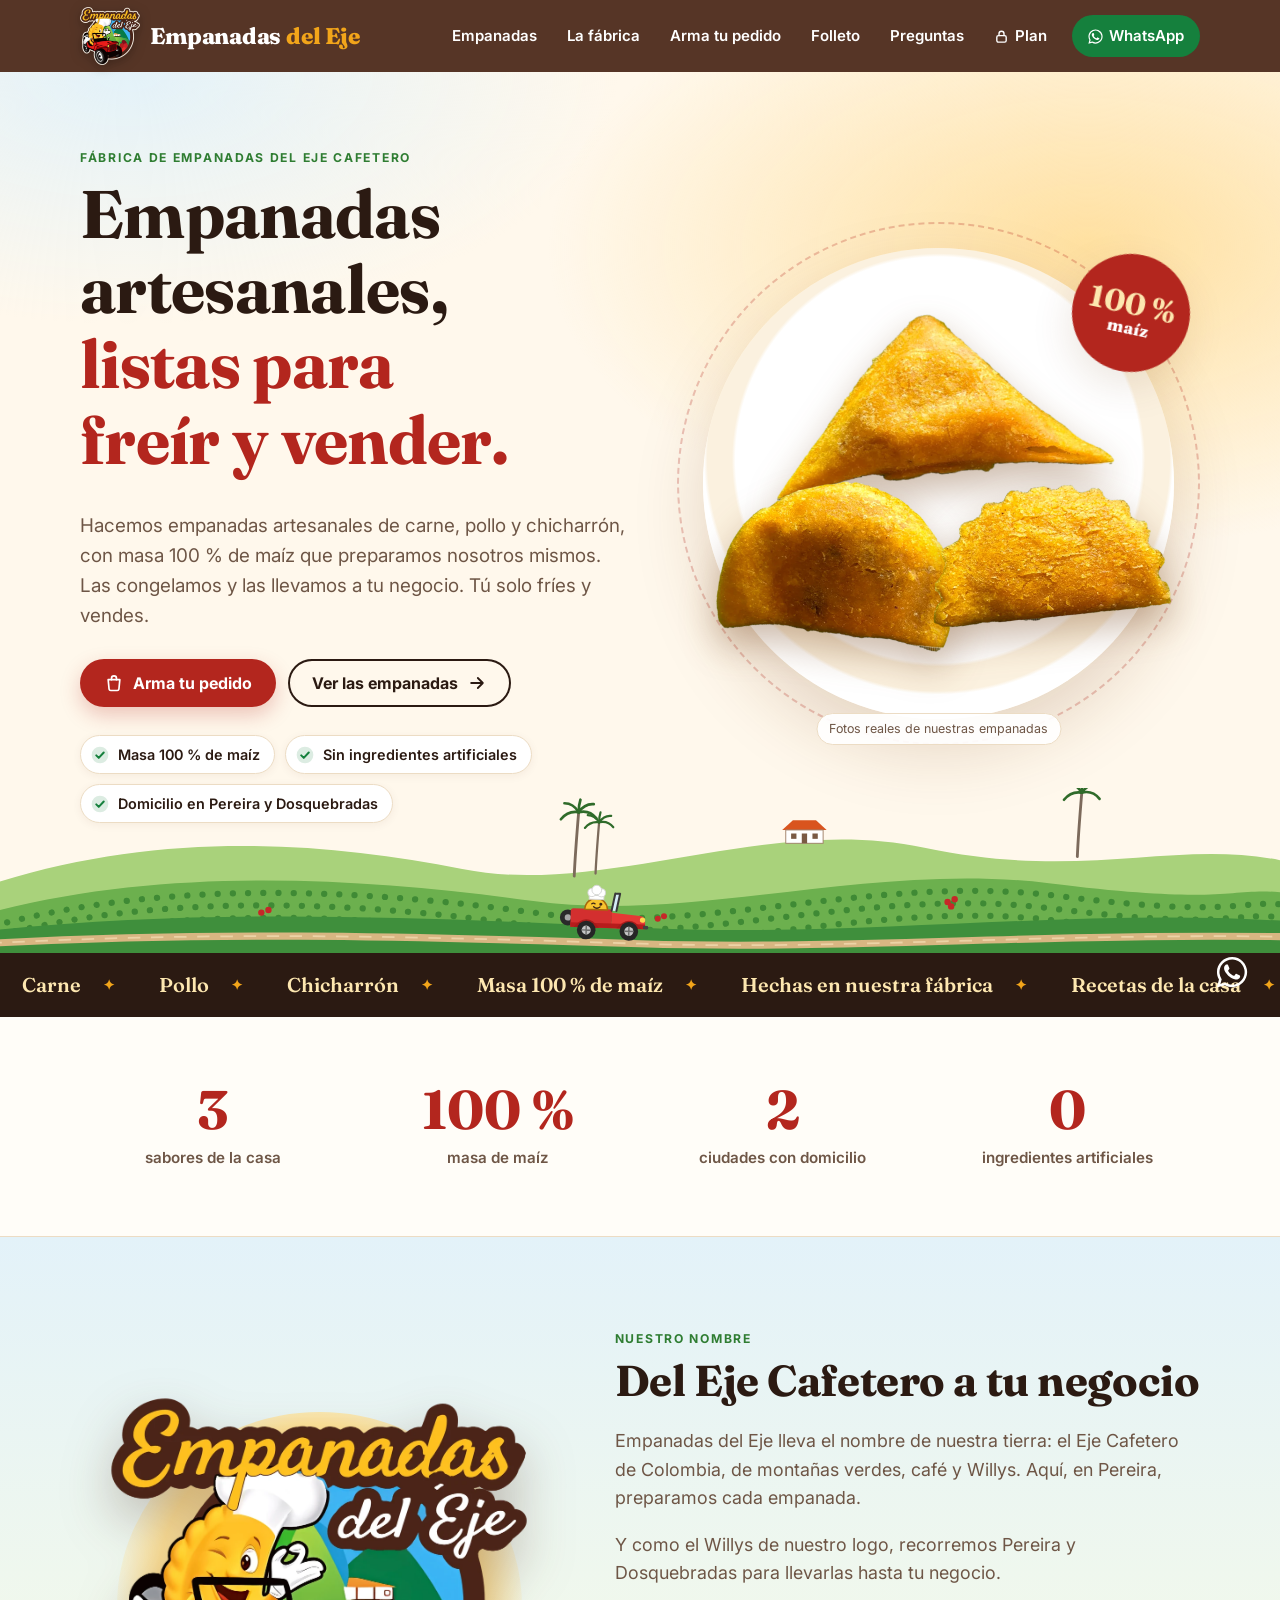
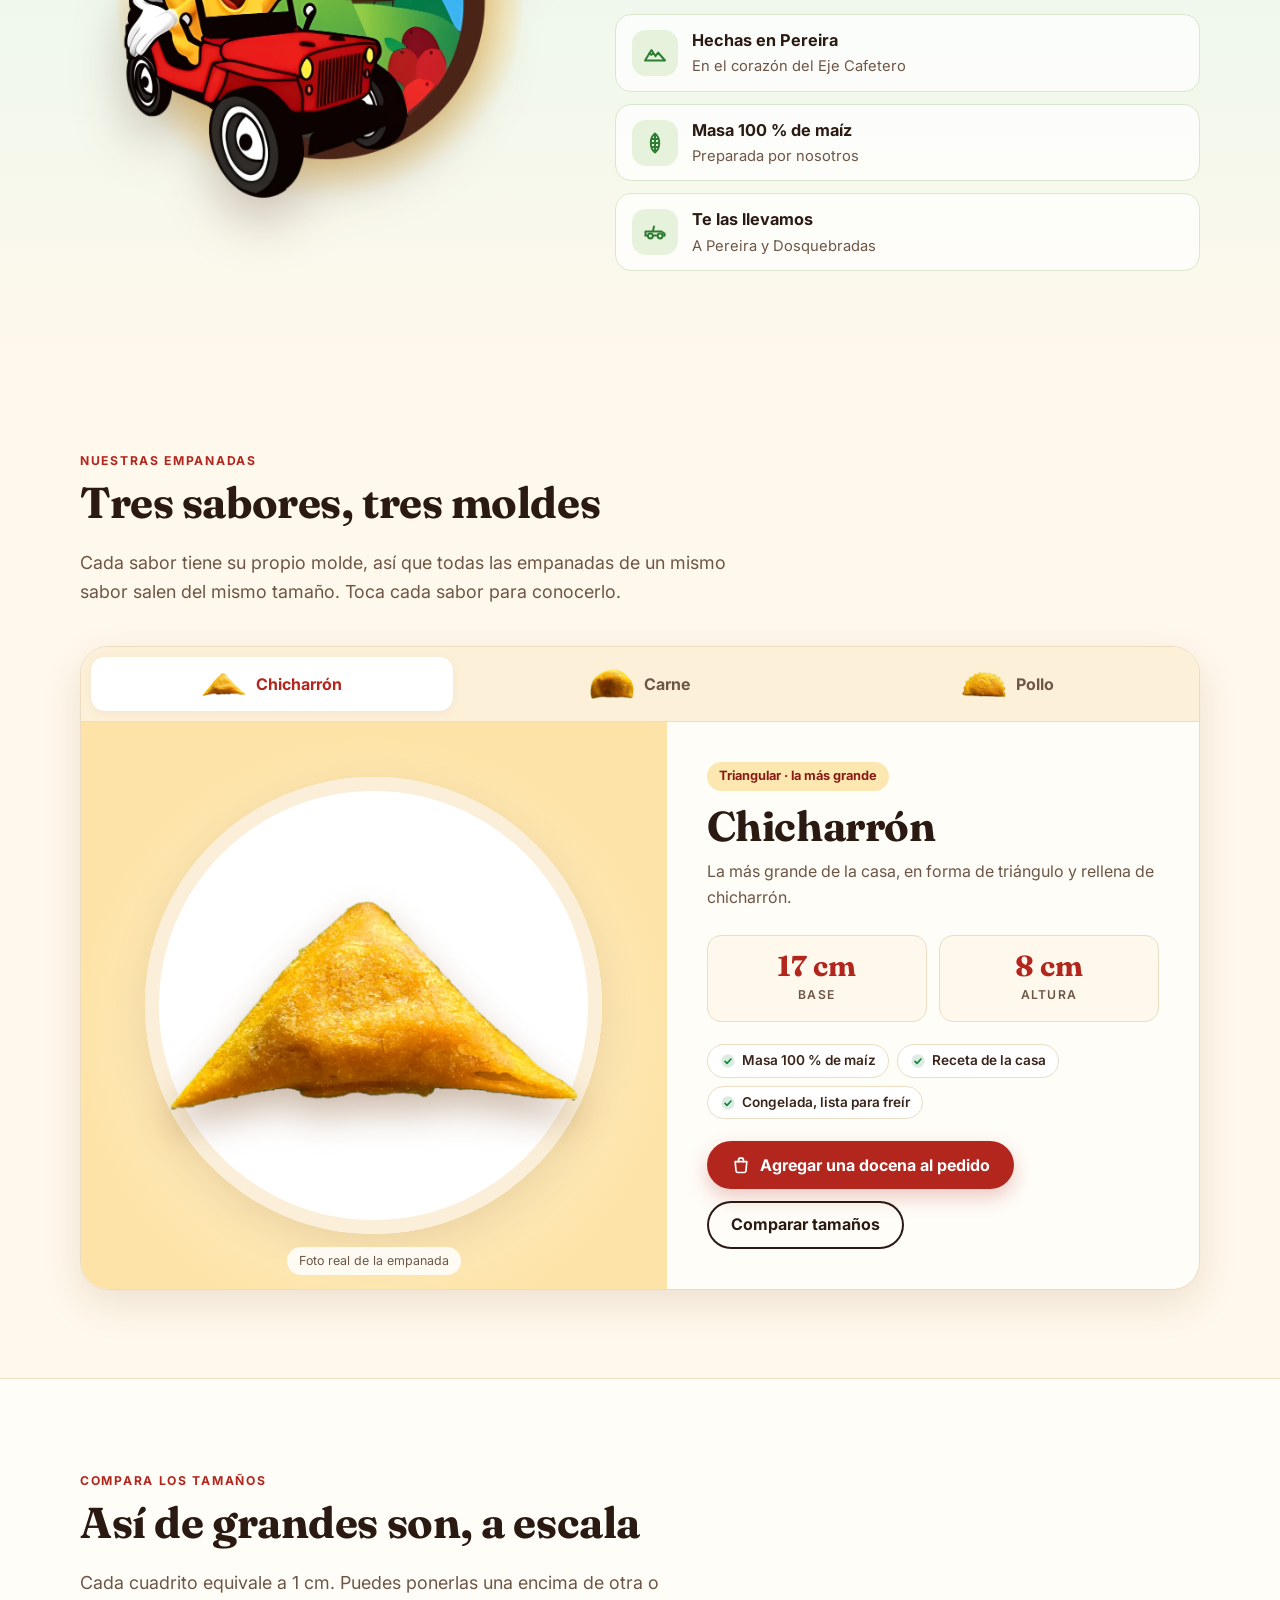
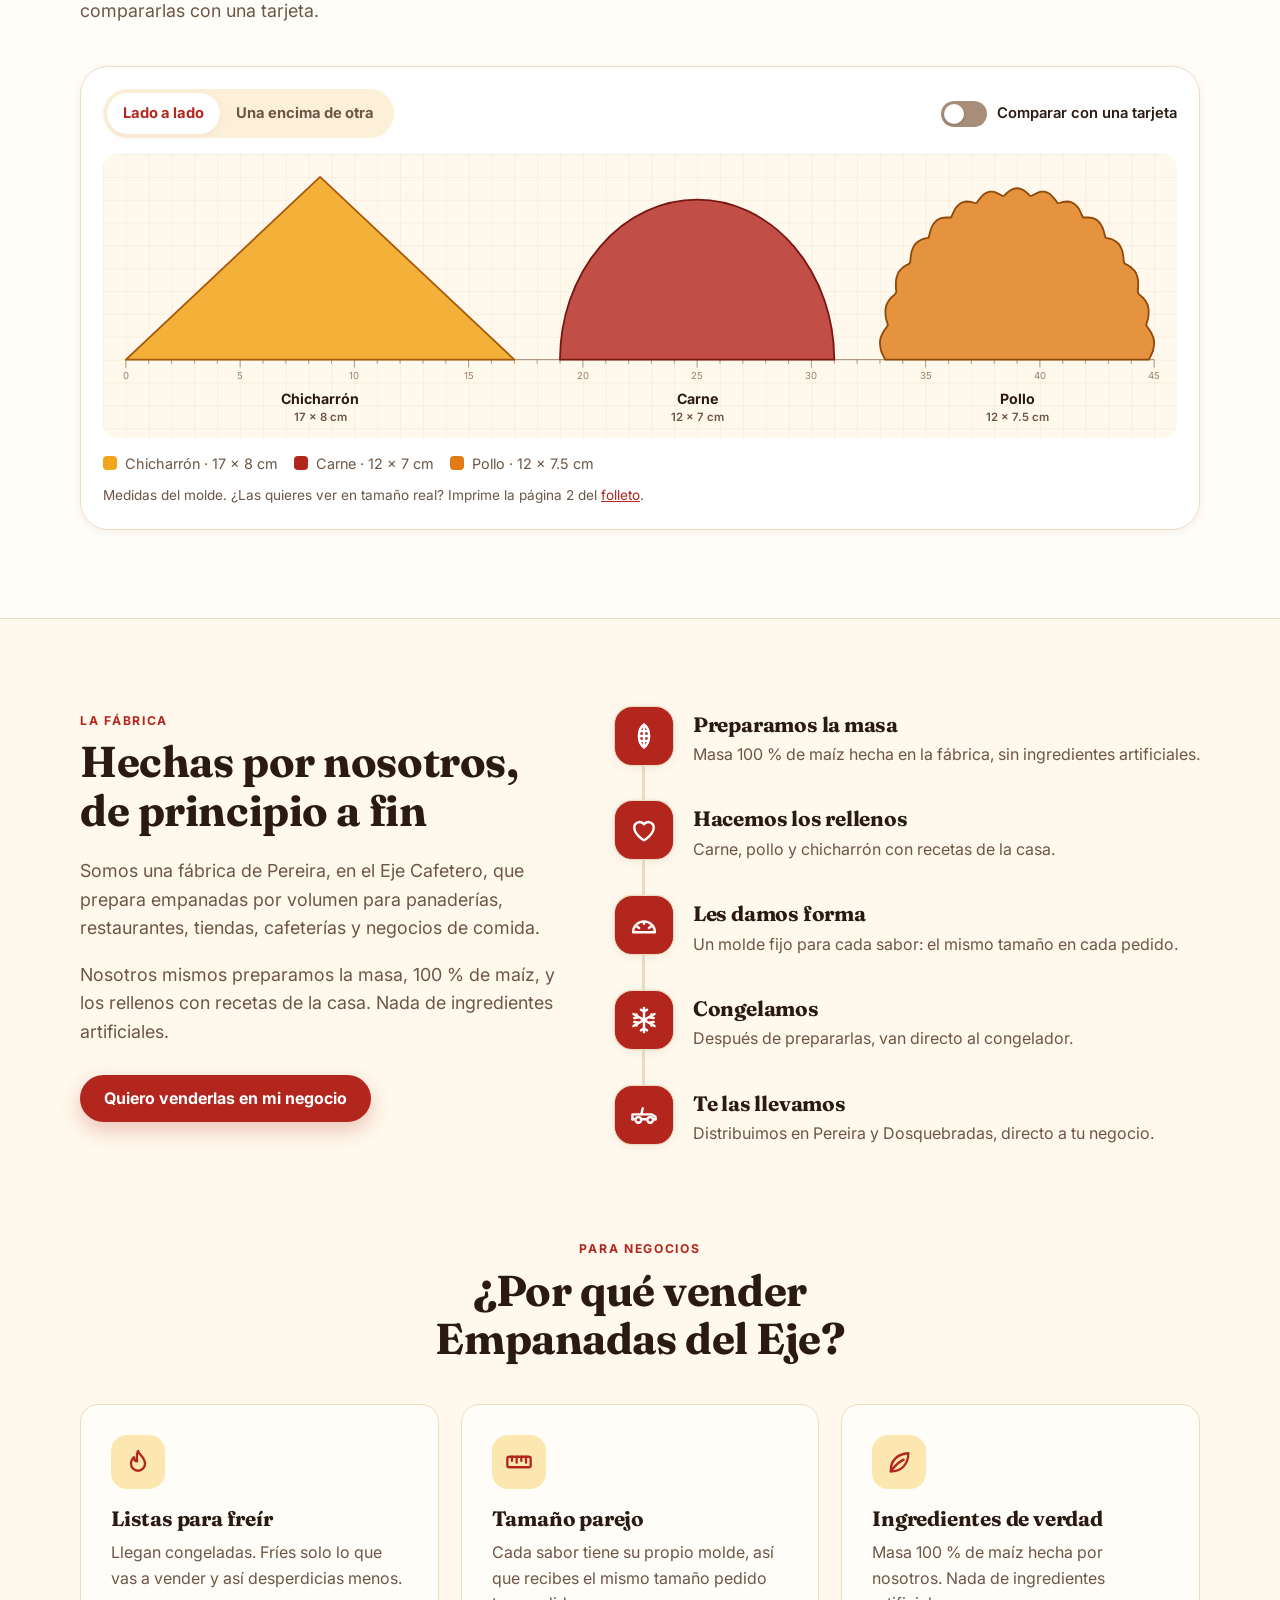
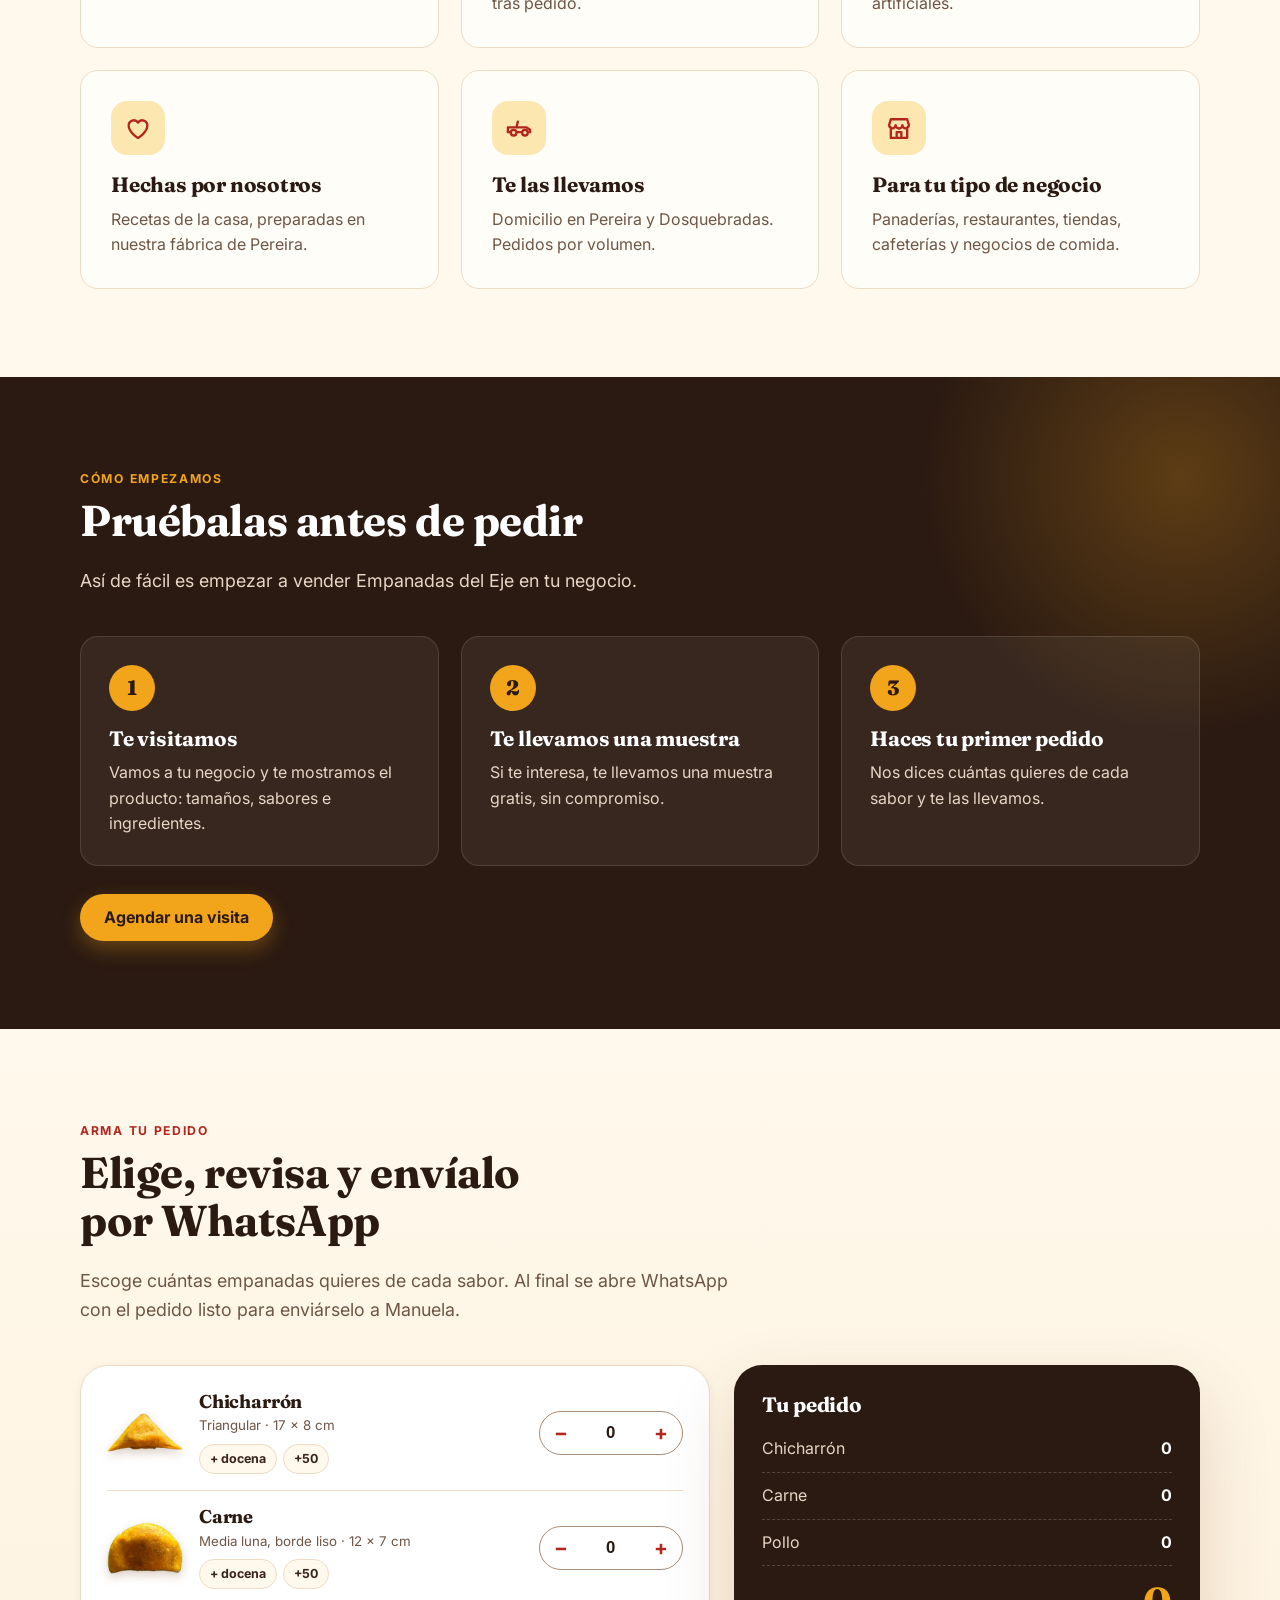
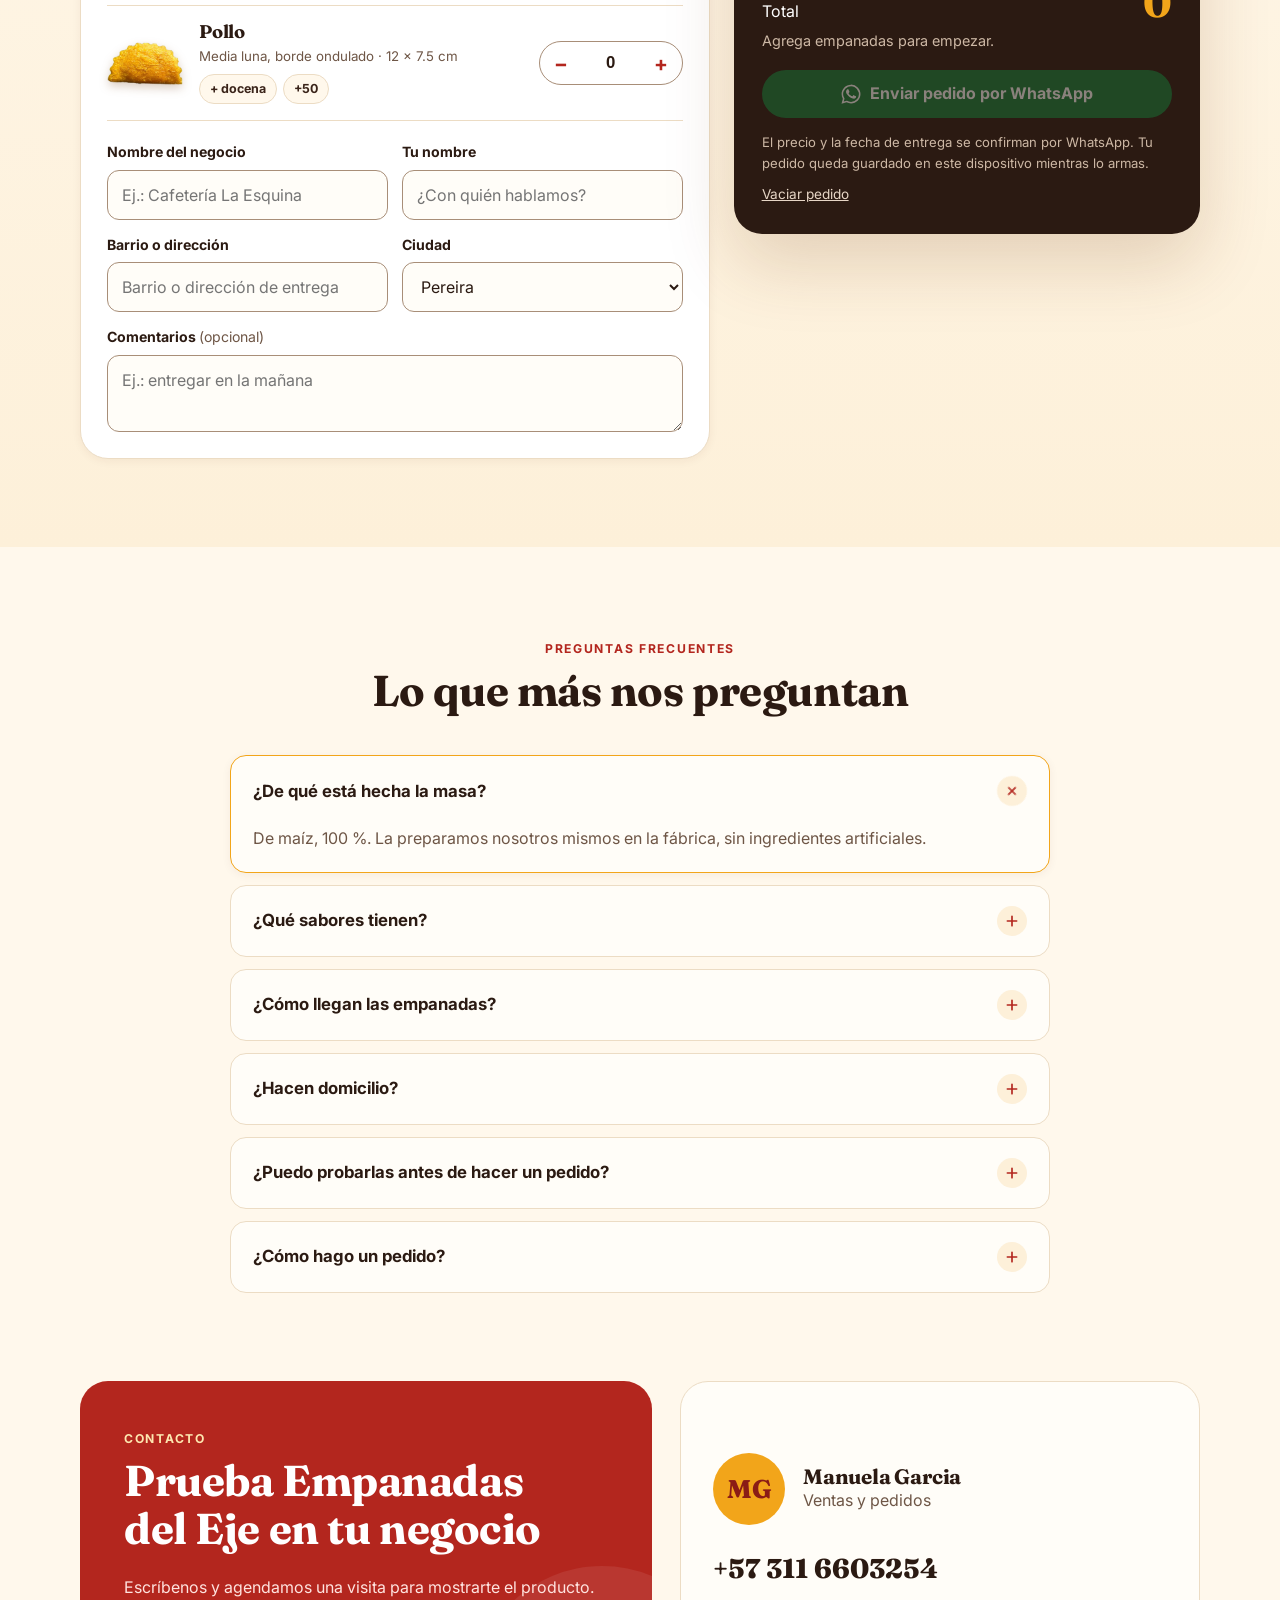
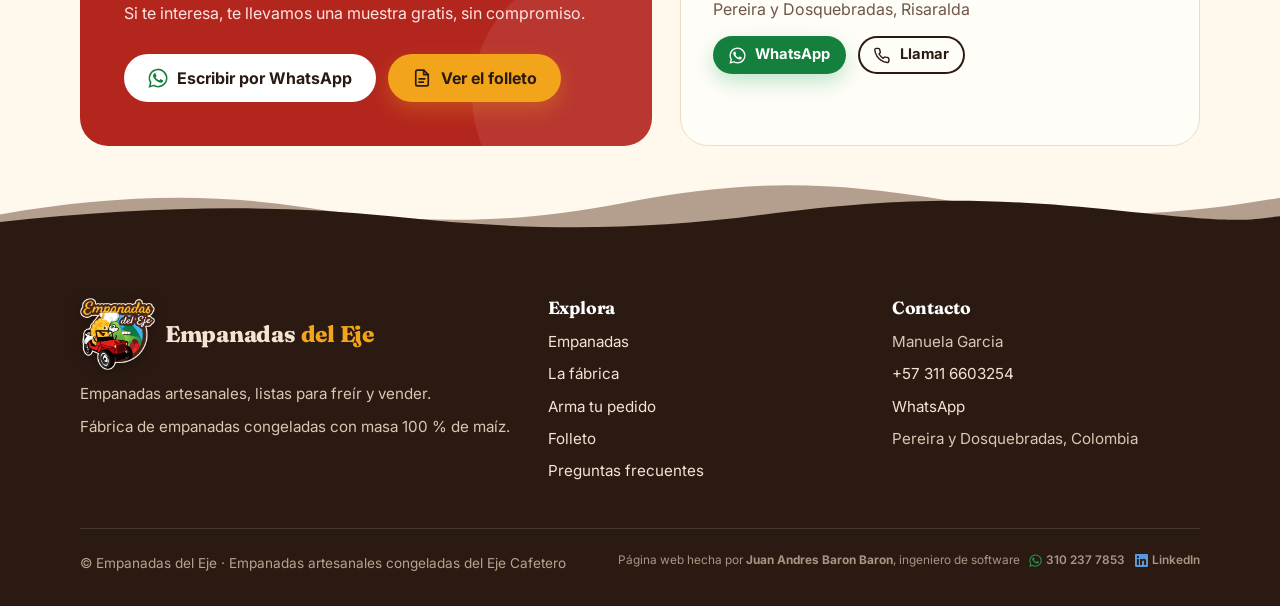
==== commit 0fc7e806: "Empanadas del Eje: nuevo nombre, logo restaurado y detalles del Eje Cafetero - Logo restaurado con c" ====
--- a/index.html
+++ b/index.html
@@ -3,21 +3,23 @@
 <head>
   <meta charset="utf-8">
   <meta name="viewport" content="width=device-width, initial-scale=1">
-  <title>Fritanga | Empanadas artesanales congeladas en Pereira y Dosquebradas</title>
-  <meta name="description" content="Fábrica de empanadas artesanales congeladas de carne, pollo y chicharrón, con masa 100 % de maíz. Pedidos para negocios con domicilio en Pereira y Dosquebradas.">
-  <meta name="theme-color" content="#b3261e">
+  <title>Empanadas del Eje | Empanadas artesanales congeladas en Pereira y Dosquebradas</title>
+  <meta name="description" content="Empanadas del Eje: fábrica de empanadas artesanales congeladas de carne, pollo y chicharrón, con masa 100 % de maíz, en el Eje Cafetero. Pedidos para negocios con domicilio en Pereira y Dosquebradas.">
+  <meta name="theme-color" content="#4a2617">
   <link rel="canonical" href="https://juanandresbaronbaron.github.io/fried-food-factory/">
   <meta property="og:type" content="website">
   <meta property="og:locale" content="es_CO">
-  <meta property="og:site_name" content="Fritanga">
-  <meta property="og:title" content="Fritanga · Empanadas artesanales, listas para freír y vender">
+  <meta property="og:site_name" content="Empanadas del Eje">
+  <meta property="og:title" content="Empanadas del Eje · Empanadas artesanales, listas para freír y vender">
   <meta property="og:description" content="Empanadas de carne, pollo y chicharrón con masa 100 % de maíz. Congeladas y con domicilio en Pereira y Dosquebradas.">
   <meta property="og:url" content="https://juanandresbaronbaron.github.io/fried-food-factory/">
   <meta property="og:image" content="https://juanandresbaronbaron.github.io/fried-food-factory/assets/og-image.jpg">
   <meta property="og:image:width" content="1200">
   <meta property="og:image:height" content="630">
   <meta name="twitter:card" content="summary_large_image">
-  <link rel="icon" href="assets/logo.svg" type="image/svg+xml">
+  <link rel="icon" href="assets/favicon-48.png" sizes="48x48" type="image/png">
+  <link rel="icon" href="assets/favicon-32.png" sizes="32x32" type="image/png">
+  <link rel="apple-touch-icon" href="assets/icon-180.png">
   <link rel="preconnect" href="https://fonts.googleapis.com">
   <link rel="preconnect" href="https://fonts.gstatic.com" crossorigin>
   <link href="https://fonts.googleapis.com/css2?family=Fraunces:opsz,wght@9..144,600;9..144,800&family=Inter:wght@400;600;700;800&display=swap" rel="stylesheet">
@@ -27,11 +29,11 @@
   {
     "@context": "https://schema.org",
     "@type": "LocalBusiness",
-    "name": "Fritanga",
+    "name": "Empanadas del Eje",
     "description": "Fábrica de empanadas artesanales congeladas de carne, pollo y chicharrón, con masa 100 % de maíz.",
     "url": "https://juanandresbaronbaron.github.io/fried-food-factory/",
     "image": "https://juanandresbaronbaron.github.io/fried-food-factory/assets/og-image.jpg",
-    "logo": "https://juanandresbaronbaron.github.io/fried-food-factory/assets/logo.svg",
+    "logo": "https://juanandresbaronbaron.github.io/fried-food-factory/assets/logo.png",
     "telephone": "+57 311 6603254",
     "address": { "@type": "PostalAddress", "addressLocality": "Pereira", "addressRegion": "Risaralda", "addressCountry": "CO" },
     "areaServed": [ { "@type": "City", "name": "Pereira" }, { "@type": "City", "name": "Dosquebradas" } ]
@@ -44,7 +46,7 @@
   <!-- HEADER -->
   <header class="site-header" data-header>
     <div class="wrap header-inner">
-      <a class="brand" href="index.html"><img src="assets/logo.svg" alt="" width="40" height="40"><span>Fritanga</span></a>
+      <a class="brand" href="index.html"><img src="assets/logo-sticker-480.webp" alt="" width="60" height="58"><span>Empanadas <em>del Eje</em></span></a>
       <button class="menu-toggle" type="button" aria-expanded="false" aria-controls="site-nav" aria-label="Abrir menú"><span></span><span></span><span></span></button>
       <nav id="site-nav" class="nav" aria-label="Principal">
         <a href="index.html#empanadas">Empanadas</a>
@@ -64,7 +66,7 @@
     <section class="hero">
       <div class="wrap hero-grid">
         <div>
-          <span class="eyebrow">Fábrica de empanadas · Pereira y Dosquebradas</span>
+          <span class="eyebrow">Fábrica de empanadas del Eje Cafetero</span>
           <h1>Empanadas artesanales, <span class="accent">listas para freír y&nbsp;vender.</span></h1>
           <p class="lead">Hacemos empanadas artesanales de carne, pollo y chicharrón, con masa 100&nbsp;% de maíz que preparamos nosotros mismos. Las congelamos y las llevamos a tu negocio. Tú solo fríes y vendes.</p>
           <div class="btn-row">
@@ -87,23 +89,90 @@
           <span class="caption">Fotos reales de nuestras empanadas</span>
         </div>
       </div>
+      <div class="hero-hills" aria-hidden="true">
+        <svg viewBox="0 0 1440 200" preserveAspectRatio="xMidYMax slice" data-hills>
+          <defs>
+            <path id="eje-row" d="M0 150 C 200 100, 420 115, 600 140 S 980 95, 1180 120 S 1380 125, 1440 130" fill="none" stroke="#3f8a35" stroke-width="7" stroke-linecap="round" stroke-dasharray="0.1 17"/>
+            <clipPath id="eje-mid-clip"><path d="M0 150 C 200 100, 420 115, 600 140 S 980 95, 1180 120 S 1380 125, 1440 130 V200 H0Z"/></clipPath>
+            <g id="eje-palm"><path d="M0 0 C 1 -24, 3 -48, 5 -72" fill="none" stroke="#7c6a5b" stroke-width="3.2" stroke-linecap="round"/><g fill="none" stroke="#2f6b2a" stroke-width="3" stroke-linecap="round"><path d="M5 -72 q-12 -2 -20 8"/><path d="M5 -72 q12 -3 20 7"/><path d="M5 -72 q-6 -10 -16 -10"/><path d="M5 -72 q7 -10 17 -9"/><path d="M5 -72 q0 -8 2 -14"/></g></g>
+          </defs>
+          <path d="M0 118 C 180 62, 360 72, 520 104 S 860 42, 1040 80 S 1320 70, 1440 94 V200 H0Z" fill="#a9d27b"/>
+          <use href="#eje-palm" x="646" y="112"/>
+          <use href="#eje-palm" x="670" y="109" transform="translate(670 109) scale(.8) translate(-670 -109)"/>
+          <use href="#eje-palm" x="1212" y="90"/>
+          <g transform="translate(884 49)"><path d="M-4 11 L8 0 H34 L46 11 Z" fill="#d9541e"/><rect x="0" y="11" width="42" height="15" fill="#fff" stroke="#9b7b62" stroke-width="1"/><rect x="6" y="15" width="6" height="6" fill="#7a5a44"/><rect x="18" y="15" width="6" height="11" fill="#7a5a44"/><rect x="30" y="15" width="6" height="6" fill="#7a5a44"/></g>
+          <path d="M0 150 C 200 100, 420 115, 600 140 S 980 95, 1180 120 S 1380 125, 1440 130 V200 H0Z" fill="#6cb04e"/>
+          <g clip-path="url(#eje-mid-clip)"><use href="#eje-row" y="14" x="8"/><use href="#eje-row" y="28" x="0"/><use href="#eje-row" y="42" x="8"/><use href="#eje-row" y="56" x="0"/>
+            <g fill="#c62828"><circle cx="1066" cy="141" r="3.6"/><circle cx="1074" cy="138" r="3.6"/><circle cx="1070" cy="146" r="3.6"/><circle cx="294" cy="153" r="3.6"/><circle cx="302" cy="150" r="3.6"/><circle cx="740" cy="160" r="3.4"/><circle cx="747" cy="157" r="3.4"/></g>
+          </g>
+          <path d="M0 172 C 240 148, 480 158, 720 170 S 1200 148, 1440 162 V200 H0Z" fill="#3f8f3c"/>
+          <path id="eje-road" d="M-90 192 C 220 172, 470 180, 720 188 S 1210 172, 1530 182" fill="none" stroke="#d8b682" stroke-width="8" stroke-linecap="round"/>
+          <path d="M-90 192 C 220 172, 470 180, 720 188 S 1210 172, 1530 182" fill="none" stroke="#ecd3a6" stroke-width="2" stroke-dasharray="14 12"/>
+          <g class="jeep" data-jeep>
+            <animateMotion dur="7.5s" begin="0s" fill="freeze" rotate="auto" calcMode="spline" keyPoints="0;0.64" keyTimes="0;1" keySplines=".3 .1 .2 1"><mpath href="#eje-road"/></animateMotion>
+            <g transform="translate(0 -3) scale(1.5)">
+              <g class="jeep-body">
+                <circle cx="-30" cy="-16" r="6" fill="#2a2a2a"/><circle cx="-30" cy="-16" r="2.4" fill="#a7a7a7"/>
+                <path d="M-28 -9 V-21 Q-28 -23 -26 -23 H3 V-9 Z" fill="#d32f2f"/>
+                <path d="M3 -20.5 L24 -18.8 Q28 -18.4 28 -14.6 V-9 H3 Z" fill="#e53935"/>
+                <path d="M-28 -12.5 H28 V-9 H-28 Z" fill="#b71c1c"/>
+                <path d="M6.5 -9 Q16 -21 25.5 -9 Z" fill="#a91b1b"/>
+                <path d="M-25.5 -9 Q-16 -21 -6.5 -9 Z" fill="#a91b1b"/>
+                <rect x="26.5" y="-11.5" width="4" height="2.6" rx="1" fill="#424242"/>
+                <circle cx="26" cy="-15.8" r="2" fill="#ffd54f"/>
+                <path d="M2.6 -22 L5 -35 H8.6 L6.2 -22 Z" fill="#d5ecf7"/>
+                <path d="M2.6 -22 L5 -35 M8.6 -35 L6.2 -22 M5 -35 H8.6" fill="none" stroke="#3a3a3a" stroke-width="1.5" stroke-linecap="round"/>
+                <path d="M-17.5 -22.5 A8.5 8.5 0 0 1 -0.5 -22.5 Z" fill="#f7c32e" stroke="#a8670c" stroke-width="1.1" stroke-linejoin="round"/>
+                <circle cx="-5.6" cy="-26.6" r="1.15" fill="#3b2314"/>
+                <path d="M-12.4 -26.8 q1.2 -1 2.4 0" fill="none" stroke="#3b2314" stroke-width="1" stroke-linecap="round"/>
+                <path d="M-11 -24.6 q2.4 2 4.8 0" fill="none" stroke="#3b2314" stroke-width="1" stroke-linecap="round"/>
+                <path d="M-14.5 -30.2 H-3.5 V-33.2 H-14.5 Z" fill="#fff" stroke="#d5d5d5" stroke-width=".7"/>
+                <circle cx="-12.6" cy="-35.2" r="3" fill="#fff" stroke="#d5d5d5" stroke-width=".7"/><circle cx="-5.4" cy="-35.2" r="3" fill="#fff" stroke="#d5d5d5" stroke-width=".7"/><circle cx="-9" cy="-37.2" r="3.6" fill="#fff" stroke="#d5d5d5" stroke-width=".7"/>
+              </g>
+              <g transform="translate(-16 -7)"><g class="wheel"><circle r="7" fill="#262626"/><circle r="3.4" fill="#c4c4c4"/><path d="M-3.4 0 H3.4 M0 -3.4 V3.4" stroke="#6d6d6d" stroke-width="1.1"/></g></g>
+              <g transform="translate(16 -7)"><g class="wheel"><circle r="7" fill="#262626"/><circle r="3.4" fill="#c4c4c4"/><path d="M-3.4 0 H3.4 M0 -3.4 V3.4" stroke="#6d6d6d" stroke-width="1.1"/></g></g>
+            </g>
+          </g>
+        </svg>
+      </div>
     </section>
 
     <!-- Cinta -->
     <div class="marquee" aria-hidden="true">
       <div class="marquee-track">
-        <span>Carne</span><span>Pollo</span><span>Chicharrón</span><span>Masa 100 % de maíz</span><span>Hechas en nuestra fábrica</span><span>Recetas de la casa</span><span>Listas para freír</span><span>Pereira y Dosquebradas</span>
-        <span>Carne</span><span>Pollo</span><span>Chicharrón</span><span>Masa 100 % de maíz</span><span>Hechas en nuestra fábrica</span><span>Recetas de la casa</span><span>Listas para freír</span><span>Pereira y Dosquebradas</span>
+        <span>Carne</span><span>Pollo</span><span>Chicharrón</span><span>Masa 100 % de maíz</span><span>Hechas en nuestra fábrica</span><span>Recetas de la casa</span><span>Listas para freír</span><span>Del Eje Cafetero</span><span>Pereira y Dosquebradas</span>
+        <span>Carne</span><span>Pollo</span><span>Chicharrón</span><span>Masa 100 % de maíz</span><span>Hechas en nuestra fábrica</span><span>Recetas de la casa</span><span>Listas para freír</span><span>Del Eje Cafetero</span><span>Pereira y Dosquebradas</span>
       </div>
     </div>
 
     <!-- Cifras -->
-    <section class="stats" aria-label="Fritanga en cifras">
+    <section class="stats" aria-label="Empanadas del Eje en cifras">
       <div class="wrap stats-grid">
         <div class="stat" data-reveal><b data-count="3">3</b><span>sabores de la casa</span></div>
         <div class="stat" data-reveal style="--d:.08s"><b data-count="100" data-suffix=" %">100 %</b><span>masa de maíz</span></div>
         <div class="stat" data-reveal style="--d:.16s"><b data-count="2">2</b><span>ciudades con domicilio</span></div>
         <div class="stat" data-reveal style="--d:.24s"><b data-count="0">0</b><span>ingredientes artificiales</span></div>
+      </div>
+    </section>
+
+    <!-- Del Eje -->
+    <section id="eje" class="eje-section">
+      <div class="wrap eje-grid">
+        <div class="eje-logo" data-reveal data-tilt>
+          <span class="eje-sun" aria-hidden="true"></span>
+          <img src="assets/logo.webp" alt="Logo de Empanadas del Eje: una empanada con gorro de chef maneja un Willys rojo frente a las montañas cafeteras" width="1000" height="963" loading="lazy">
+        </div>
+        <div class="eje-text" data-reveal style="--d:.1s">
+          <span class="eyebrow">Nuestro nombre</span>
+          <h2>Del Eje Cafetero a tu negocio</h2>
+          <p class="lead">Empanadas del Eje lleva el nombre de nuestra tierra: el Eje Cafetero de Colombia, de montañas verdes, café y Willys. Aquí, en Pereira, preparamos cada empanada.</p>
+          <p class="lead">Y como el Willys de nuestro logo, recorremos Pereira y Dosquebradas para llevarlas hasta tu negocio.</p>
+          <ul class="eje-points">
+            <li><span class="ico"><svg aria-hidden="true"><use href="assets/icons.svg#i-mountain"/></svg></span><div><b>Hechas en Pereira</b><span>En el corazón del Eje Cafetero</span></div></li>
+            <li><span class="ico"><svg aria-hidden="true"><use href="assets/icons.svg#i-corn"/></svg></span><div><b>Masa 100&nbsp;% de maíz</b><span>Preparada por nosotros</span></div></li>
+            <li><span class="ico"><svg aria-hidden="true"><use href="assets/icons.svg#i-jeep"/></svg></span><div><b>Te las llevamos</b><span>A Pereira y Dosquebradas</span></div></li>
+          </ul>
+        </div>
       </div>
     </section>
 
@@ -215,9 +284,9 @@
         <div class="sticky" data-reveal>
           <span class="eyebrow">La fábrica</span>
           <h2>Hechas por nosotros, de principio a fin</h2>
-          <p class="lead">Somos una fábrica de Pereira que prepara empanadas por volumen para panaderías, restaurantes, tiendas, cafeterías y negocios de comida.</p>
+          <p class="lead">Somos una fábrica de Pereira, en el Eje Cafetero, que prepara empanadas por volumen para panaderías, restaurantes, tiendas, cafeterías y negocios de comida.</p>
           <p class="lead">Nosotros mismos preparamos la masa, 100&nbsp;% de maíz, y los rellenos con recetas de la casa. Nada de ingredientes artificiales.</p>
-          <div class="btn-row"><a class="btn btn-primary" href="#pedido">Quiero vender Fritanga</a></div>
+          <div class="btn-row"><a class="btn btn-primary" href="#pedido">Quiero venderlas en mi negocio</a></div>
         </div>
         <div class="timeline" data-timeline>
           <span class="progress" aria-hidden="true"></span>
@@ -226,7 +295,7 @@
           <li data-reveal><span class="ico"><svg aria-hidden="true"><use href="assets/icons.svg#i-heart"/></svg></span><div><h3>Hacemos los rellenos</h3><p>Carne, pollo y chicharrón con recetas de la casa.</p></div></li>
           <li data-reveal><span class="ico"><svg aria-hidden="true"><use href="assets/icons.svg#i-mold"/></svg></span><div><h3>Les damos forma</h3><p>Un molde fijo para cada sabor: el mismo tamaño en cada pedido.</p></div></li>
           <li data-reveal><span class="ico"><svg aria-hidden="true"><use href="assets/icons.svg#i-snow"/></svg></span><div><h3>Congelamos</h3><p>Después de prepararlas, van directo al congelador.</p></div></li>
-          <li data-reveal><span class="ico"><svg aria-hidden="true"><use href="assets/icons.svg#i-truck"/></svg></span><div><h3>Te las llevamos</h3><p>Distribuimos en Pereira y Dosquebradas, directo a tu negocio.</p></div></li>
+          <li data-reveal><span class="ico"><svg aria-hidden="true"><use href="assets/icons.svg#i-jeep"/></svg></span><div><h3>Te las llevamos</h3><p>Distribuimos en Pereira y Dosquebradas, directo a tu negocio.</p></div></li>
           </ol>
         </div>
       </div>
@@ -237,14 +306,14 @@
       <div class="wrap">
         <div class="section-head center" data-reveal>
           <span class="eyebrow">Para negocios</span>
-          <h2>¿Por qué vender Fritanga?</h2>
+          <h2>¿Por qué vender Empanadas del Eje?</h2>
         </div>
         <div class="benefits">
           <div class="benefit" data-reveal><span class="ico"><svg aria-hidden="true"><use href="assets/icons.svg#i-flame"/></svg></span><h3>Listas para freír</h3><p>Llegan congeladas. Fríes solo lo que vas a vender y así desperdicias menos.</p></div>
           <div class="benefit" data-reveal style="--d:.08s"><span class="ico"><svg aria-hidden="true"><use href="assets/icons.svg#i-ruler"/></svg></span><h3>Tamaño parejo</h3><p>Cada sabor tiene su propio molde, así que recibes el mismo tamaño pedido tras pedido.</p></div>
           <div class="benefit" data-reveal style="--d:.16s"><span class="ico"><svg aria-hidden="true"><use href="assets/icons.svg#i-leaf"/></svg></span><h3>Ingredientes de verdad</h3><p>Masa 100&nbsp;% de maíz hecha por nosotros. Nada de ingredientes artificiales.</p></div>
           <div class="benefit" data-reveal><span class="ico"><svg aria-hidden="true"><use href="assets/icons.svg#i-heart"/></svg></span><h3>Hechas por nosotros</h3><p>Recetas de la casa, preparadas en nuestra fábrica de Pereira.</p></div>
-          <div class="benefit" data-reveal style="--d:.08s"><span class="ico"><svg aria-hidden="true"><use href="assets/icons.svg#i-truck"/></svg></span><h3>Te las llevamos</h3><p>Domicilio en Pereira y Dosquebradas. Pedidos por volumen.</p></div>
+          <div class="benefit" data-reveal style="--d:.08s"><span class="ico"><svg aria-hidden="true"><use href="assets/icons.svg#i-jeep"/></svg></span><h3>Te las llevamos</h3><p>Domicilio en Pereira y Dosquebradas. Pedidos por volumen.</p></div>
           <div class="benefit" data-reveal style="--d:.16s"><span class="ico"><svg aria-hidden="true"><use href="assets/icons.svg#i-store"/></svg></span><h3>Para tu tipo de negocio</h3><p>Panaderías, restaurantes, tiendas, cafeterías y negocios de comida.</p></div>
         </div>
       </div>
@@ -256,7 +325,7 @@
         <div class="section-head" data-reveal>
           <span class="eyebrow">Cómo empezamos</span>
           <h2>Pruébalas antes de pedir</h2>
-          <p class="lead">Así de fácil es empezar a vender Fritanga en tu negocio.</p>
+          <p class="lead">Así de fácil es empezar a vender Empanadas del Eje en tu negocio.</p>
         </div>
         <ol class="journey journey-wrap">
           <li data-reveal><h3>Te visitamos</h3><p>Vamos a tu negocio y te mostramos el producto: tamaños, sabores e ingredientes.</p></li>
@@ -264,7 +333,7 @@
           <li data-reveal style="--d:.2s"><h3>Haces tu primer pedido</h3><p>Nos dices cuántas quieres de cada sabor y te las llevamos.</p></li>
         </ol>
         <div class="btn-row" data-reveal>
-          <a class="btn btn-gold" href="https://wa.me/573116603254?text=Hola%20Manuela%2C%20quiero%20agendar%20una%20visita%20para%20conocer%20las%20empanadas%20Fritanga" target="_blank" rel="noopener">Agendar una visita</a>
+          <a class="btn btn-gold" href="https://wa.me/573116603254?text=Hola%20Manuela%2C%20quiero%20agendar%20una%20visita%20para%20conocer%20Empanadas%20del%20Eje" target="_blank" rel="noopener">Agendar una visita</a>
         </div>
       </div>
     </section>
@@ -347,10 +416,10 @@
       <div class="wrap contact">
         <div class="cta-card" data-reveal>
           <span class="eyebrow" style="color:var(--gold-soft)">Contacto</span>
-          <h2>Prueba Fritanga en tu negocio</h2>
+          <h2>Prueba Empanadas del Eje en tu negocio</h2>
           <p>Escríbenos y agendamos una visita para mostrarte el producto. Si te interesa, te llevamos una muestra gratis, sin compromiso.</p>
           <div class="btn-row">
-            <a class="btn btn-light" href="https://wa.me/573116603254?text=Hola%20Manuela%2C%20quiero%20informaci%C3%B3n%20sobre%20las%20empanadas%20Fritanga" target="_blank" rel="noopener"><svg aria-hidden="true" style="color:var(--wa)"><use href="assets/icons.svg#i-wa"/></svg>Escribir por WhatsApp</a>
+            <a class="btn btn-light" href="https://wa.me/573116603254?text=Hola%20Manuela%2C%20quiero%20informaci%C3%B3n%20sobre%20Empanadas%20del%20Eje" target="_blank" rel="noopener"><svg aria-hidden="true" style="color:var(--wa)"><use href="assets/icons.svg#i-wa"/></svg>Escribir por WhatsApp</a>
             <a class="btn btn-gold" href="folleto.html"><svg aria-hidden="true"><use href="assets/icons.svg#i-file"/></svg>Ver el folleto</a>
           </div>
         </div>
@@ -375,7 +444,7 @@
     <div class="wrap">
       <div class="footer-grid">
         <div>
-          <a class="brand" href="index.html"><img src="assets/logo.svg" alt="" width="40" height="40"><span>Fritanga</span></a>
+          <a class="brand" href="index.html"><img src="assets/logo-sticker-480.webp" alt="" width="60" height="58"><span>Empanadas <em>del Eje</em></span></a>
           <p>Empanadas artesanales, listas para freír y vender.</p>
           <p>Fábrica de empanadas congeladas con masa 100&nbsp;% de maíz.</p>
         </div>
@@ -400,14 +469,14 @@
         </div>
       </div>
       <div class="footer-bottom">
-        <span>© Fritanga · Empanadas artesanales congeladas</span>
+        <span>© Empanadas del Eje · Empanadas artesanales congeladas del Eje Cafetero</span>
         <p class="credit">Página web hecha por <strong>Juan Andres Baron Baron</strong>, ingeniero de software <span class="credit-links"><a class="wa" href="https://wa.me/573102377853" target="_blank" rel="noopener"><svg aria-hidden="true"><use href="assets/icons.svg#i-wa"/></svg>310 237 7853</a><a class="li" href="https://www.linkedin.com/in/juan-andres-baron-baron/" target="_blank" rel="noopener"><svg aria-hidden="true"><use href="assets/icons.svg#i-li"/></svg>LinkedIn</a></span></p>
       </div>
     </div>
   </footer>
   <!-- /FOOTER -->
 
-  <a class="fab-wa" href="https://wa.me/573116603254" target="_blank" rel="noopener" aria-label="Escribir por WhatsApp a Fritanga" data-fab><svg aria-hidden="true"><use href="assets/icons.svg#i-wa"/></svg></a>
+  <a class="fab-wa" href="https://wa.me/573116603254" target="_blank" rel="noopener" aria-label="Escribir por WhatsApp a Empanadas del Eje" data-fab><svg aria-hidden="true"><use href="assets/icons.svg#i-wa"/></svg></a>
   <div class="toast" role="status" aria-live="polite" data-toast><svg aria-hidden="true"><use href="assets/icons.svg#i-check"/></svg><span></span></div>
 
   <script src="assets/site.js" defer></script>
--- a/styles.css
+++ b/styles.css
@@ -1,5 +1,5 @@
 /* ==========================================================
-   Fritanga · estilos compartidos
+   Empanadas del Eje · estilos compartidos
    ========================================================== */
 :root {
   --cream: #fff8ec;
@@ -12,6 +12,12 @@
   --red-dark: #8a1c16;
   --gold: #f2a51a;
   --gold-soft: #fde7b0;
+  --coffee: #4a2617;
+  --coffee-2: #5d321d;
+  --green: #2f7d32;
+  --green-dark: #1f5d23;
+  --green-soft: #e6f2dc;
+  --sky: #e3f2f9;
   --wa: #15803d;
   --wa-dark: #116b33;
   --control-line: #a88e78;
@@ -21,7 +27,7 @@
   --shadow-sm: 0 2px 10px rgba(80, 40, 10, .06);
   --shadow: 0 14px 40px rgba(110, 55, 10, .12);
   --shadow-lg: 0 30px 70px rgba(110, 55, 10, .18);
-  --header-h: 68px;
+  --header-h: 72px;
   --ease: cubic-bezier(.2, .7, .2, 1);
 }
 
@@ -77,16 +83,17 @@
 .btn-row { display: flex; gap: 12px; flex-wrap: wrap; margin-top: 28px; }
 
 /* ---------- Encabezado ---------- */
-.site-header { position: sticky; top: 0; z-index: 50; background: rgba(179, 38, 30, .97); color: #fff; transition: box-shadow .25s, background .25s; }
-.site-header.scrolled { box-shadow: 0 6px 24px rgba(60, 10, 5, .22); background: var(--red); }
-.site-header.menu-open { background: var(--red); }
+.site-header { position: sticky; top: 0; z-index: 50; background: rgba(74, 38, 23, .97); color: #fff; transition: box-shadow .25s, background .25s; }
+.site-header.scrolled { box-shadow: 0 6px 24px rgba(40, 18, 8, .28); background: var(--coffee); }
+.site-header.menu-open { background: var(--coffee); }
 @supports (backdrop-filter: blur(8px)) {
-  .site-header { background: rgba(179, 38, 30, .92); backdrop-filter: saturate(1.4) blur(8px); }
+  .site-header { background: rgba(74, 38, 23, .93); backdrop-filter: saturate(1.4) blur(8px); }
 }
 .header-inner { display: flex; align-items: center; justify-content: space-between; gap: 16px; min-height: var(--header-h); }
-.brand { display: flex; align-items: center; gap: 10px; color: #fff; text-decoration: none; font-family: "Fraunces", serif; font-weight: 800; font-size: 1.6rem; letter-spacing: -.01em; }
-.brand img { width: 40px; height: 40px; transition: transform .5s var(--ease); }
-.brand:hover img { transform: rotate(-12deg) scale(1.06); }
+.brand { display: flex; align-items: center; gap: 10px; color: #fff; text-decoration: none; font-family: "Fraunces", serif; font-weight: 800; font-size: 1.42rem; letter-spacing: -.01em; line-height: 1; white-space: nowrap; }
+.brand em { font-style: normal; color: var(--gold); }
+.brand img { width: auto; height: 58px; filter: drop-shadow(0 3px 6px rgba(0, 0, 0, .28)); transition: transform .5s var(--ease); }
+.brand:hover img { transform: rotate(-6deg) scale(1.06); }
 .nav { display: flex; align-items: center; gap: 4px; }
 .nav a { color: #fff; text-decoration: none; font-weight: 600; font-size: .94rem; padding: 9px 13px; border-radius: 999px; transition: background .2s; display: inline-flex; align-items: center; gap: 6px; }
 .nav a:hover { background: rgba(255, 255, 255, .16); }
@@ -108,10 +115,20 @@
 .js [data-reveal].is-visible { opacity: 1; transform: none; }
 
 /* ---------- Hero ---------- */
-.hero { position: relative; overflow: hidden; padding: 72px 0 96px; background:
+.hero { position: relative; overflow: hidden; padding: 72px 0 calc(var(--hills-h) * .78); --hills-h: clamp(120px, 13vw, 190px); background:
   radial-gradient(900px 500px at 85% 20%, #ffe0a0 0, transparent 60%),
-  radial-gradient(600px 400px at 0% 100%, #ffeacc 0, transparent 60%), var(--cream); }
+  radial-gradient(700px 360px at 10% 0%, var(--sky) 0, transparent 70%), var(--cream); }
+.hero-grid { position: relative; z-index: 1; }
+.hero-hills { position: absolute; left: 0; right: 0; bottom: -1px; height: var(--hills-h); z-index: 0; pointer-events: none; }
+.hero-hills svg { display: block; width: 100%; height: 100%; }
+.hero-hills .jeep { pointer-events: auto; cursor: pointer; }
+.hero-hills .wheel { transform-box: fill-box; transform-origin: center; }
+.hero-hills.driving .wheel { animation: wheel .45s linear infinite; }
+.hero-hills.driving .jeep-body { animation: bounce .3s ease-in-out infinite alternate; }
+@keyframes wheel { to { transform: rotate(360deg); } }
+@keyframes bounce { to { transform: translateY(-.9px); } }
 .hero-grid { display: grid; grid-template-columns: 1.05fr 1fr; gap: 48px; align-items: center; }
+.hero .eyebrow { color: var(--green); }
 .hero h1 .accent { color: var(--red); display: block; }
 .hero .lead { font-size: 1.18rem; }
 .hero-badges { list-style: none; padding: 0; margin: 28px 0 0; display: flex; flex-wrap: wrap; gap: 10px; }
@@ -146,6 +163,20 @@
 .stat { text-align: center; padding: 10px; }
 .stat b { display: block; font-family: "Fraunces", serif; font-size: clamp(2.4rem, 5vw, 3.4rem); color: var(--red); line-height: 1; }
 .stat span { display: block; margin-top: 8px; color: var(--muted); font-weight: 600; font-size: .95rem; }
+
+/* ---------- Del Eje ---------- */
+.eje-section { background: linear-gradient(180deg, var(--sky) 0, #f1f8ec 55%, var(--cream) 100%); position: relative; overflow: hidden; }
+.eje-grid { display: grid; grid-template-columns: .9fr 1.1fr; gap: 56px; align-items: center; }
+.eje-logo { position: relative; max-width: 440px; width: 100%; justify-self: center; perspective: 900px; }
+.eje-logo img { position: relative; width: 100%; filter: drop-shadow(0 22px 26px rgba(74, 38, 23, .28)); transform: rotate3d(var(--ty, 0), var(--tx, 0), 0, var(--ta, 0deg)); transition: transform .5s var(--ease); }
+.eje-sun { position: absolute; inset: 6% 4% 2%; border-radius: 50%; background: radial-gradient(circle at 50% 45%, #fff6d6 0, #ffe39a 55%, rgba(255, 227, 154, 0) 72%); }
+.eje-text .eyebrow { color: var(--green); }
+.eje-points { list-style: none; padding: 0; margin: 26px 0 0; display: grid; gap: 12px; }
+.eje-points li { display: flex; align-items: center; gap: 14px; background: rgba(255, 255, 255, .75); border: 1px solid #d9e8cc; border-radius: 16px; padding: 12px 16px; }
+.eje-points .ico { width: 46px; height: 46px; flex: none; border-radius: 14px; display: grid; place-items: center; background: var(--green-soft); color: var(--green); }
+.eje-points svg { width: 24px; height: 24px; }
+.eje-points b { display: block; font-size: 1.02rem; }
+.eje-points span:not(.ico) { color: var(--muted); font-size: .92rem; }
 
 /* ---------- Productos ---------- */
 .explorer { display: grid; grid-template-columns: 1.1fr 1fr; gap: 0; background: var(--paper); border: 1px solid var(--line); border-radius: var(--radius-lg); overflow: hidden; box-shadow: var(--shadow); }
@@ -310,7 +341,9 @@
 .person .btn-row { margin-top: 14px; }
 
 /* ---------- Pie de página ---------- */
-.site-footer { background: var(--ink); color: #d9c6b4; padding: 64px 0 28px; font-size: .95rem; }
+.site-footer { position: relative; background: var(--ink); color: #d9c6b4; padding: 64px 0 28px; font-size: .95rem; }
+.site-footer::before { content: ""; position: absolute; left: 0; right: 0; bottom: calc(100% - 1px); height: clamp(28px, 4.5vw, 56px); background: url("assets/montanas-pie.svg") bottom / 100% 100% no-repeat; pointer-events: none; }
+.site-footer .brand img { height: 72px; }
 .footer-grid { display: grid; grid-template-columns: 1.4fr 1fr 1fr; gap: 36px; }
 .site-footer .brand { margin-bottom: 12px; }
 .site-footer h2 { color: #fff; font-family: "Fraunces", serif; font-size: 1.1rem; margin: 0 0 12px; }
@@ -343,7 +376,7 @@
 /* ---------- Responsive ---------- */
 @media (max-width: 960px) {
   .menu-toggle { display: block; }
-  .nav { position: absolute; left: 0; right: 0; top: 100%; flex-direction: column; align-items: stretch; gap: 2px; background: var(--red); padding: 10px 16px 18px; box-shadow: 0 18px 30px rgba(60, 10, 5, .25); transform-origin: top; transform: scaleY(.96); opacity: 0; visibility: hidden; transition: opacity .2s, transform .2s var(--ease), visibility .2s; }
+  .nav { position: absolute; left: 0; right: 0; top: 100%; flex-direction: column; align-items: stretch; gap: 2px; background: var(--coffee); padding: 10px 16px 18px; box-shadow: 0 18px 30px rgba(40, 18, 8, .3); transform-origin: top; transform: scaleY(.96); opacity: 0; visibility: hidden; transition: opacity .2s, transform .2s var(--ease), visibility .2s; }
   .nav.open { opacity: 1; transform: none; visibility: visible; }
   .nav a { padding: 13px 14px; font-size: 1.02rem; border-radius: 12px; }
   .nav .nav-cta { margin: 8px 0 0; justify-content: center; }
@@ -356,6 +389,8 @@
   .footer-grid > :first-child { grid-column: 1 / -1; }
   .hero-grid { gap: 24px; }
   .hero-art { order: -1; max-width: 300px; }
+  .eje-grid { grid-template-columns: 1fr; gap: 28px; }
+  .eje-logo { max-width: 320px; }
   .flavor-stage::before { width: auto; height: 86%; }
   .toast { bottom: 88px; }
   .order-bar:not([hidden]) { display: flex; position: sticky; bottom: 12px; z-index: 5; justify-content: space-between; align-items: center; gap: 12px; margin: 16px 70px 0 0; padding: 8px 8px 8px 18px; background: var(--ink); color: #fff; border-radius: 999px; box-shadow: var(--shadow-lg); white-space: nowrap; }
@@ -373,6 +408,9 @@
   .fields { grid-template-columns: 1fr; }
   .footer-grid { grid-template-columns: 1fr; }
   .hero-art .caption { display: none; }
+  .hero { --hills-h: 116px; padding-bottom: 110px; }
+  .brand { font-size: 1.18rem; gap: 8px; }
+  .brand img { height: 50px; }
   .hero-art .sticker { width: 92px; height: 92px; font-size: .85rem; }
   .hero-art .sticker b { font-size: 1.5rem; }
   .compare { padding: 14px; }
@@ -382,6 +420,7 @@
   *, *::before, *::after { animation-duration: .001ms !important; animation-iteration-count: 1 !important; transition-duration: .001ms !important; scroll-behavior: auto !important; }
   .js [data-reveal] { opacity: 1; transform: none; }
   .marquee-track { animation: none; }
+  .eje-logo img { transform: none !important; }
 }
 @media print {
   .no-print, .fab-wa, .toast, .skip-link { display: none !important; }
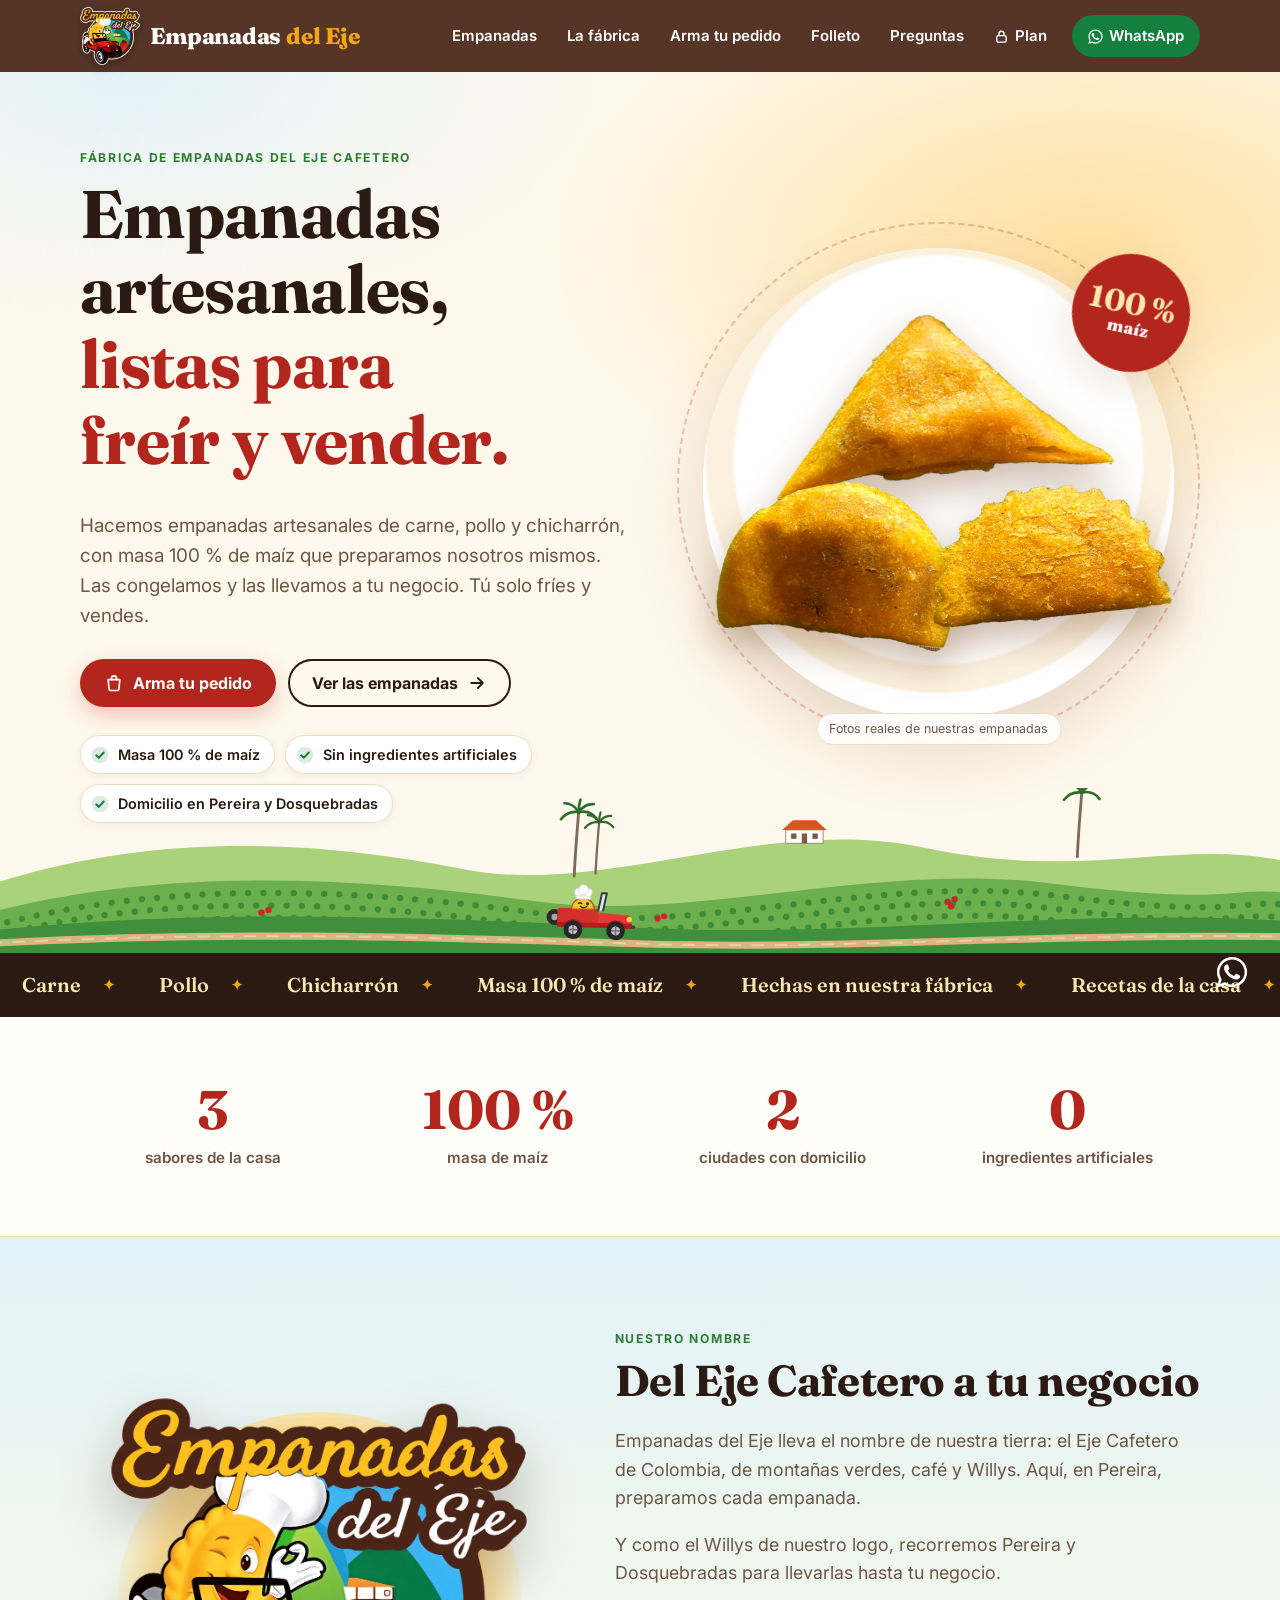
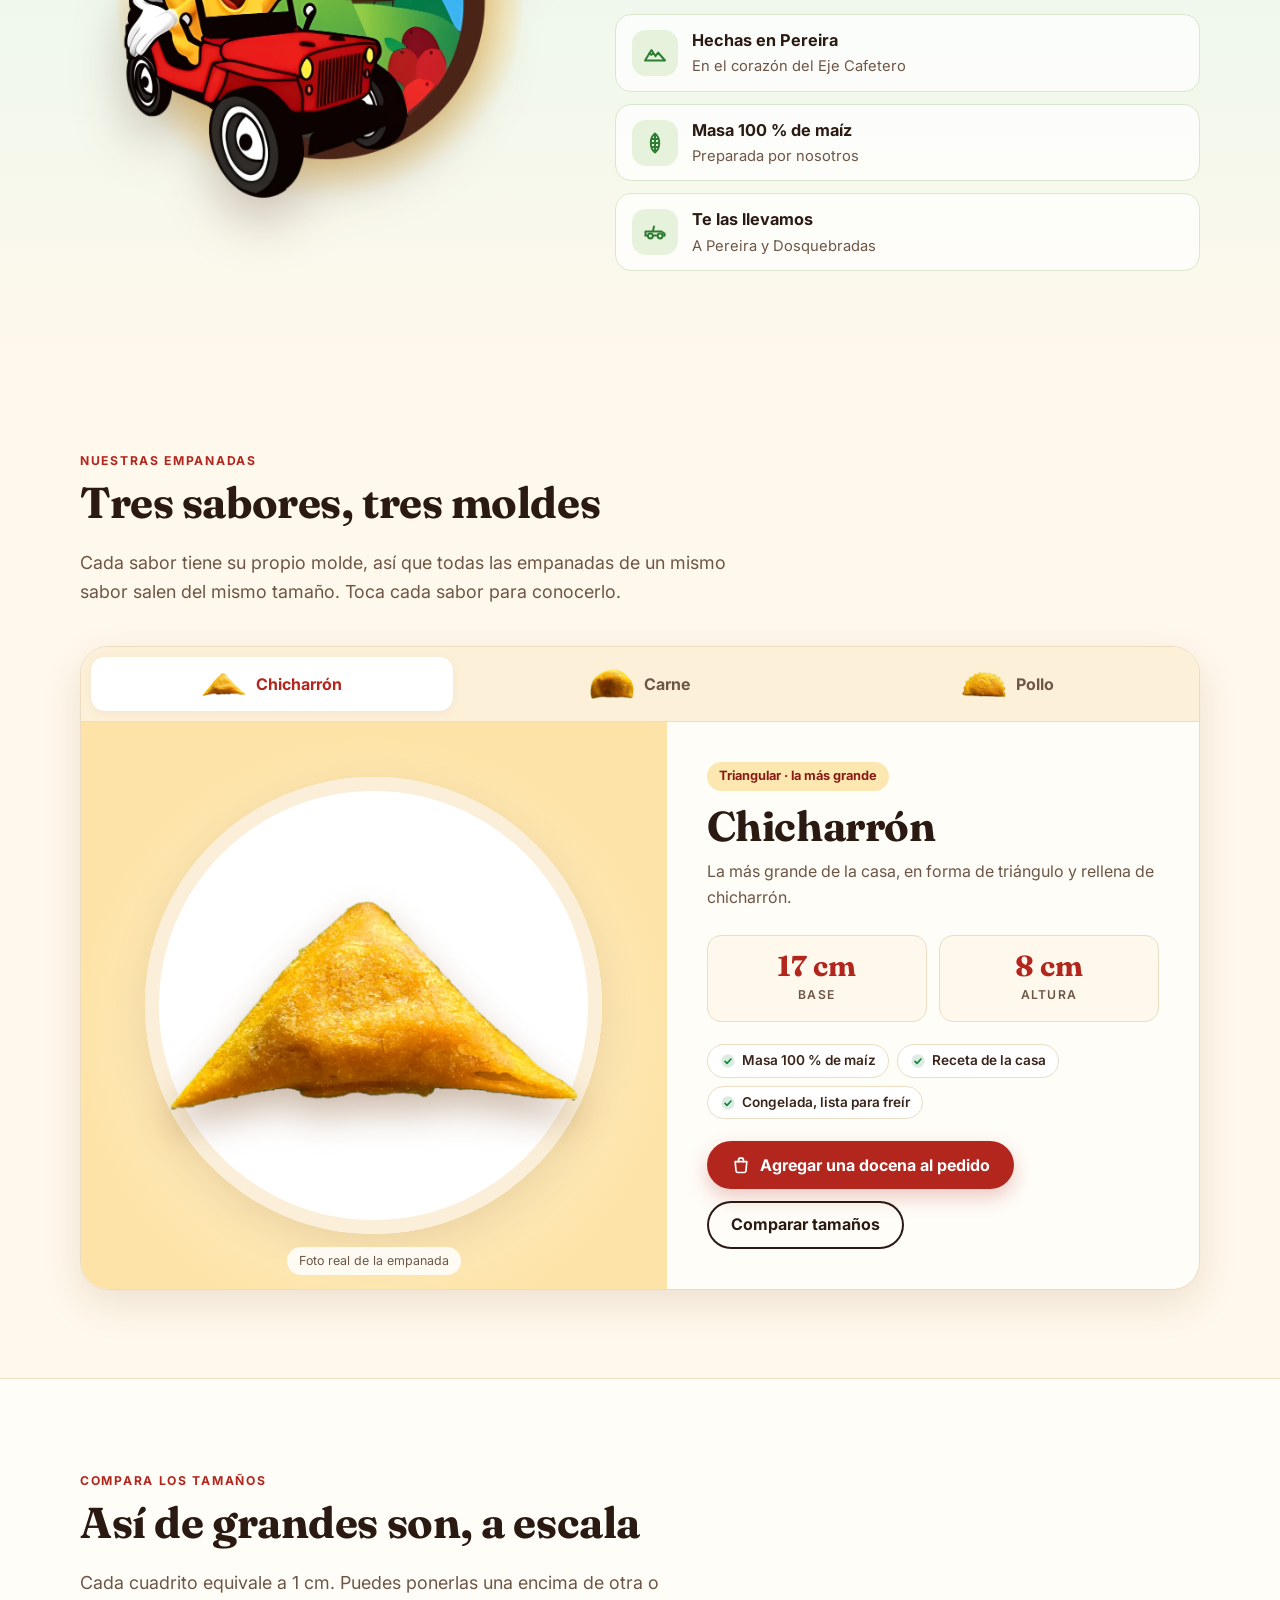
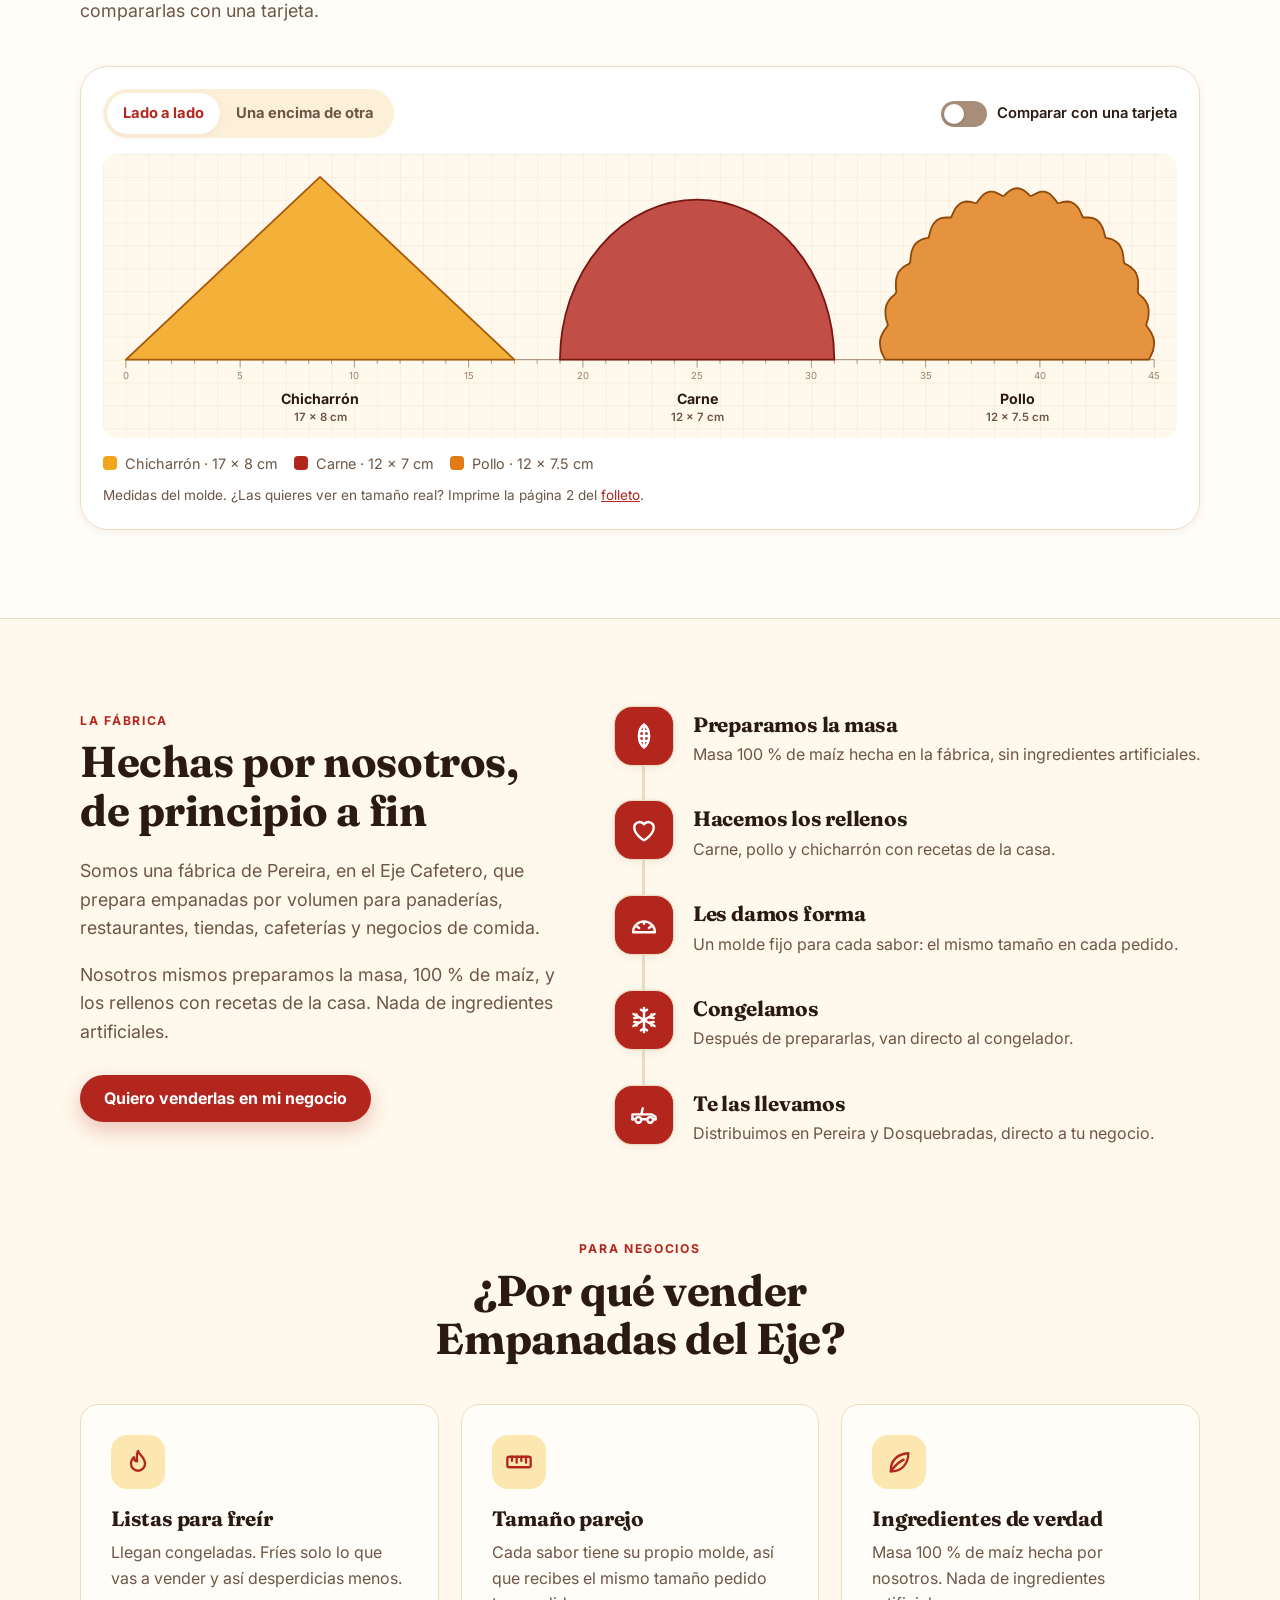
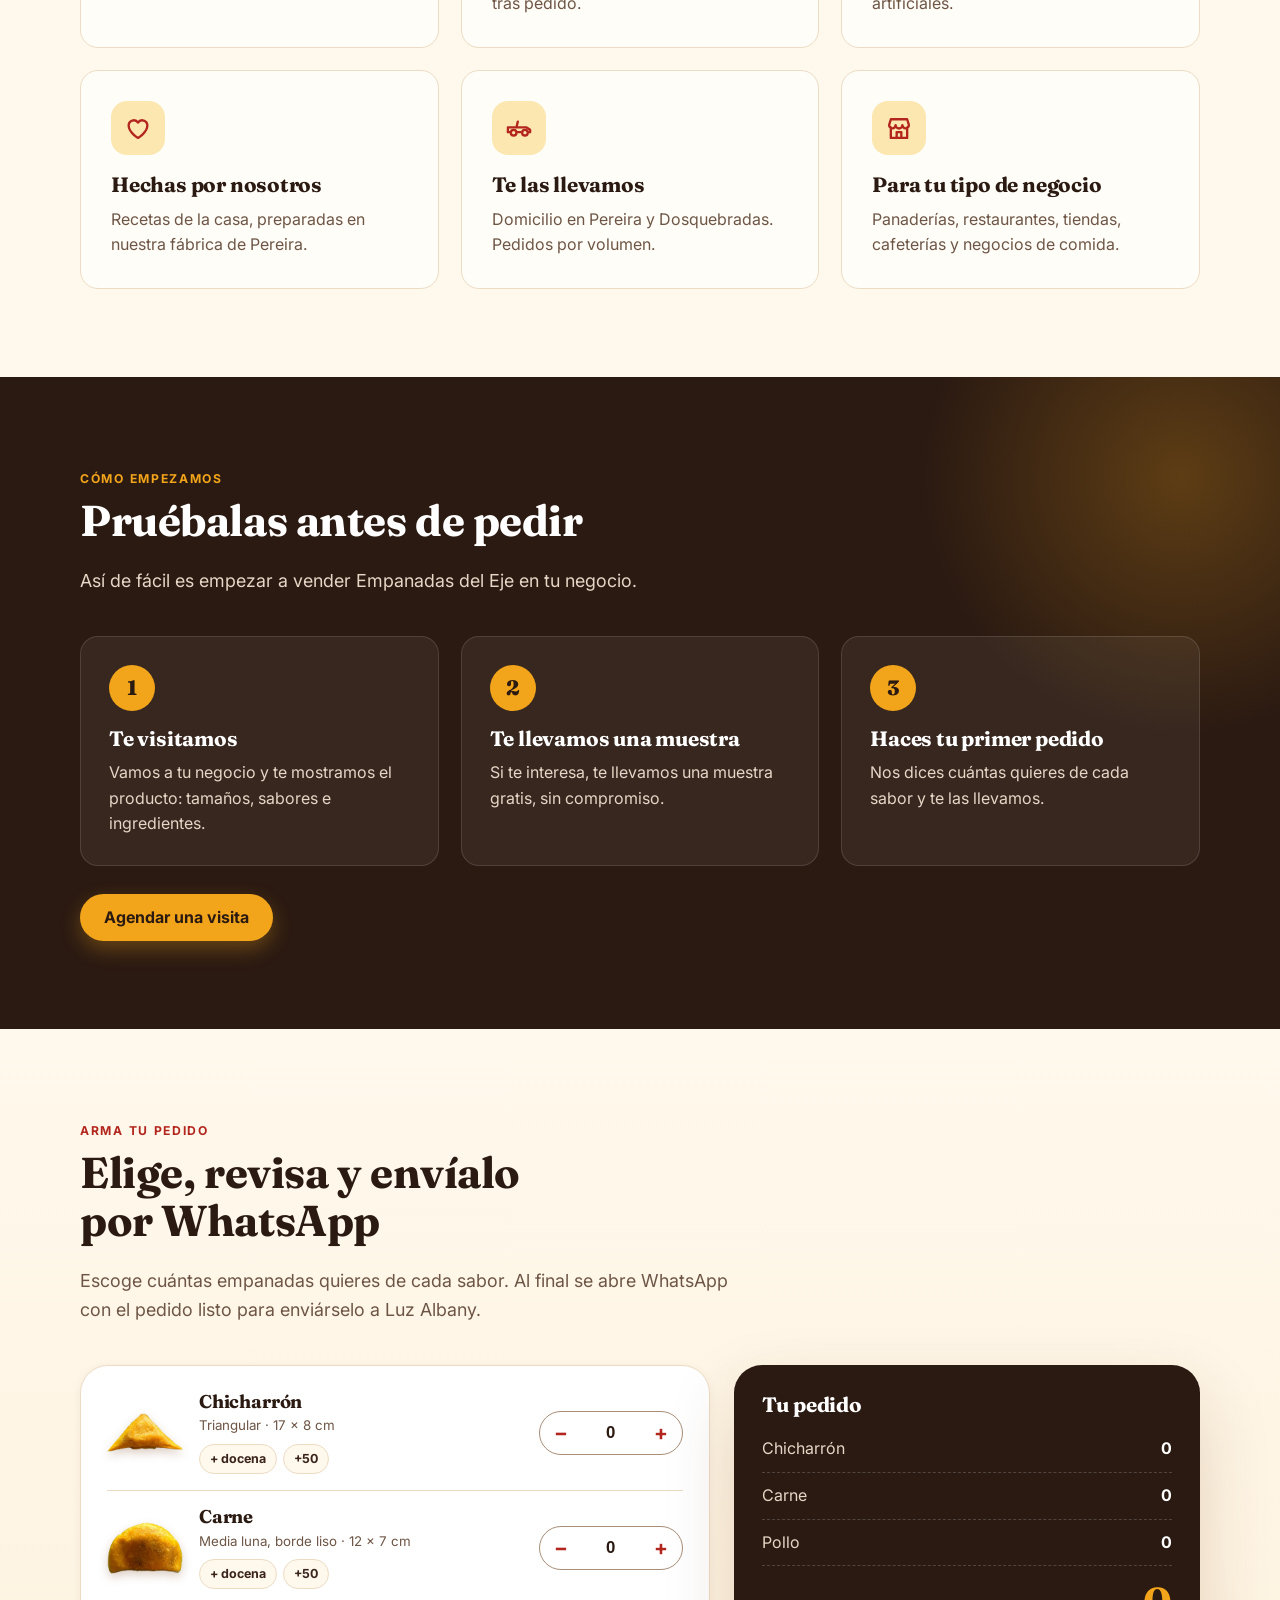
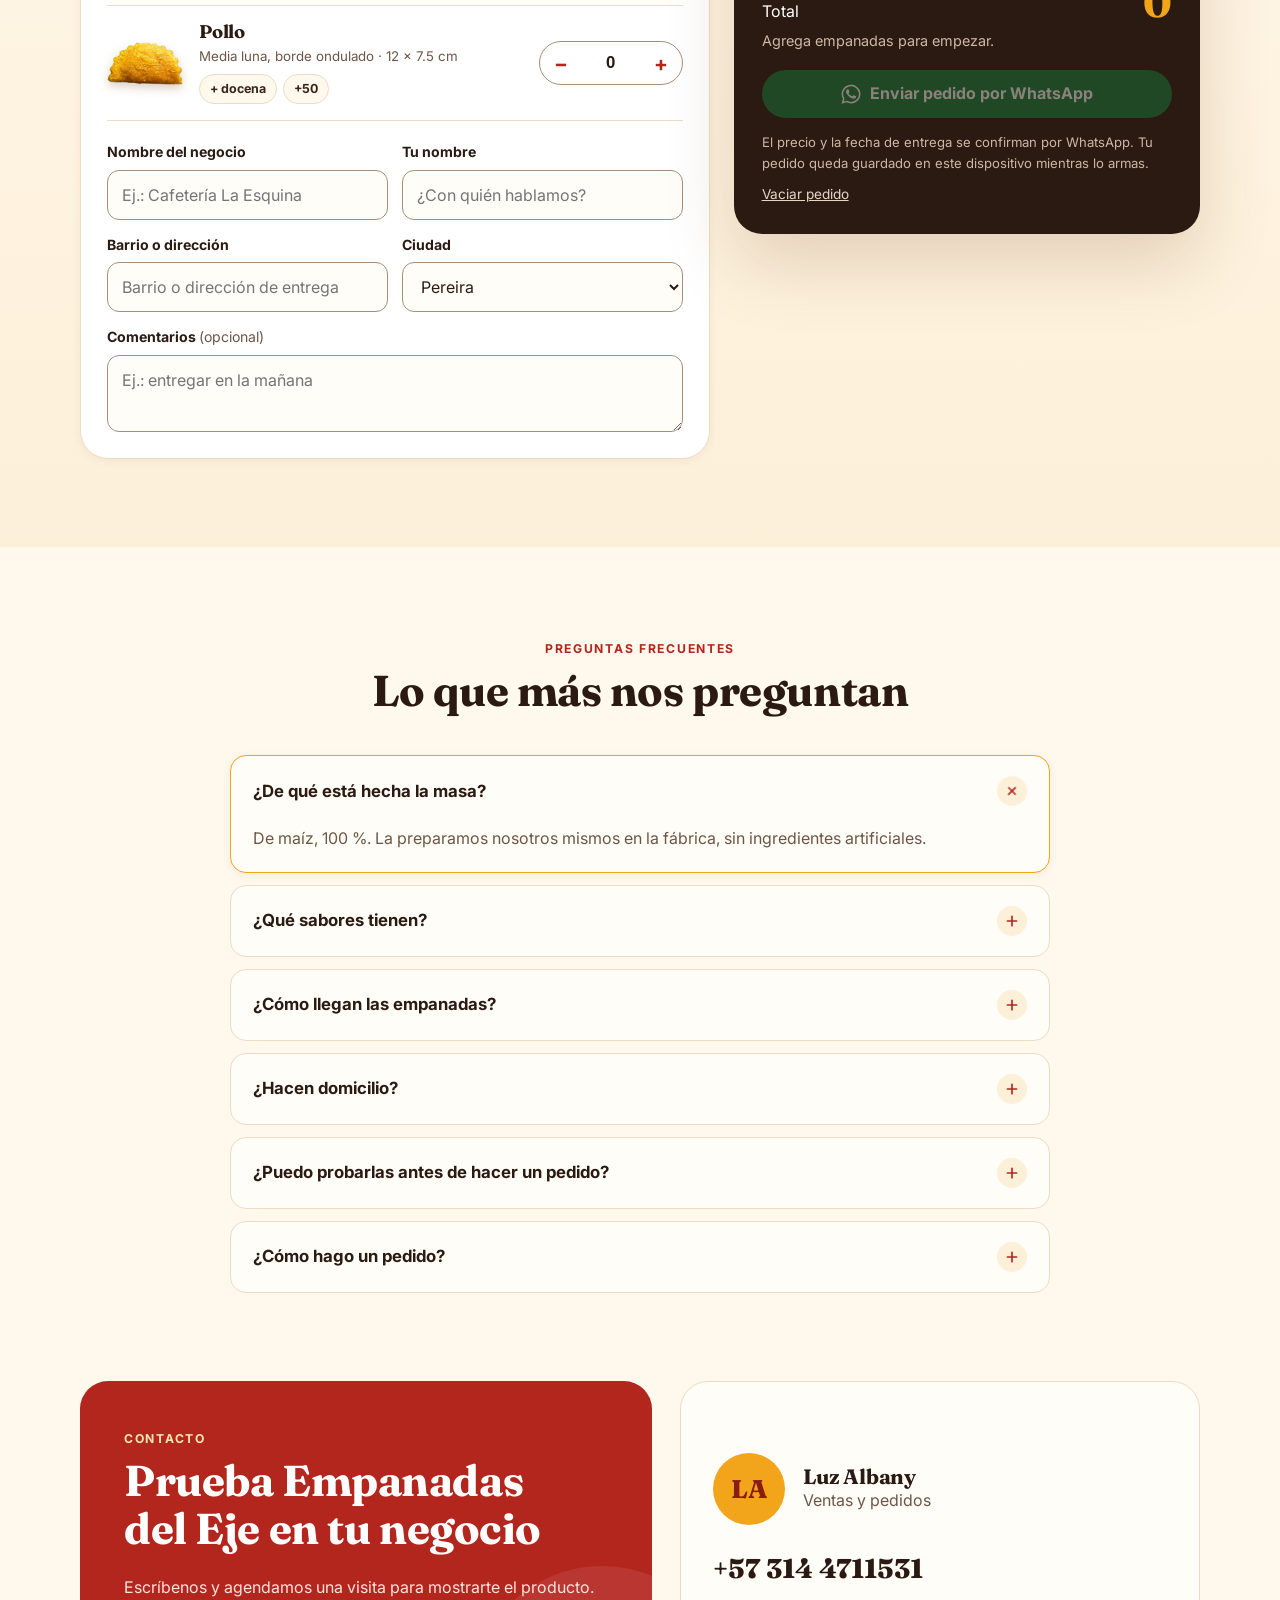
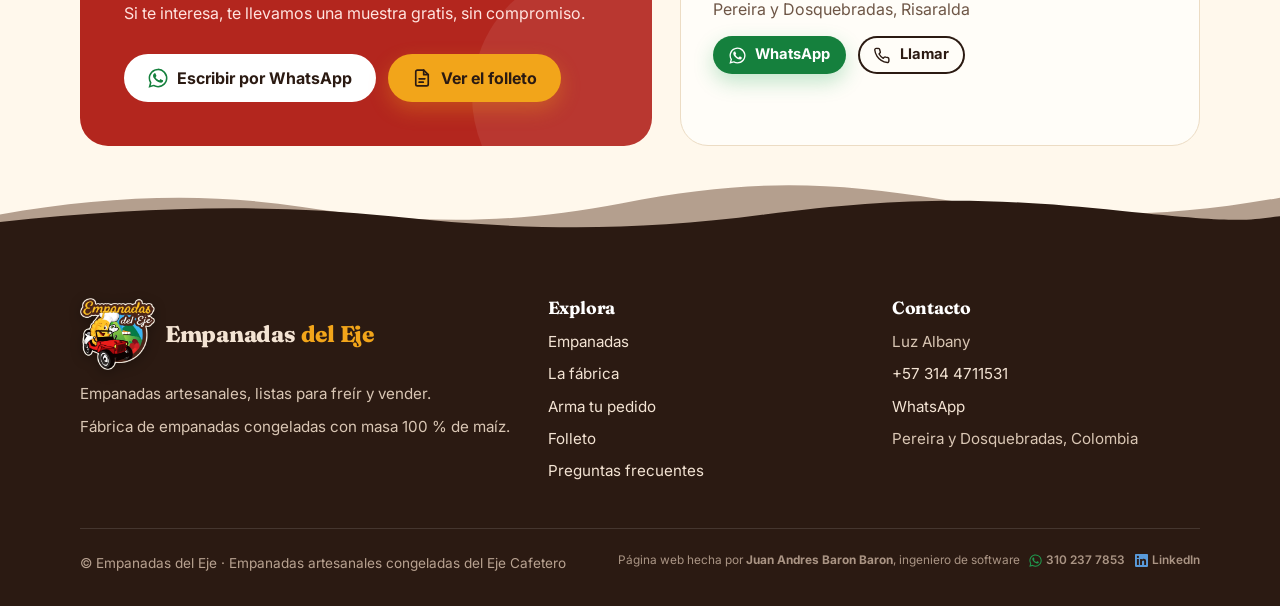
==== commit 19171b5e: "Contacto: Luz Albany, +57 314 4711531 Actualiza enlaces de WhatsApp, teléfono, mensajes de pedido, c" ====
--- a/index.html
+++ b/index.html
@@ -34,7 +34,7 @@
     "url": "https://juanandresbaronbaron.github.io/fried-food-factory/",
     "image": "https://juanandresbaronbaron.github.io/fried-food-factory/assets/og-image.jpg",
     "logo": "https://juanandresbaronbaron.github.io/fried-food-factory/assets/logo.png",
-    "telephone": "+57 311 6603254",
+    "telephone": "+57 314 4711531",
     "address": { "@type": "PostalAddress", "addressLocality": "Pereira", "addressRegion": "Risaralda", "addressCountry": "CO" },
     "areaServed": [ { "@type": "City", "name": "Pereira" }, { "@type": "City", "name": "Dosquebradas" } ]
   }
@@ -55,7 +55,7 @@
         <a href="folleto.html">Folleto</a>
         <a href="index.html#preguntas">Preguntas</a>
         <a href="plan.html"><svg aria-hidden="true"><use href="assets/icons.svg#i-lock"/></svg>Plan</a>
-        <a class="nav-cta" href="https://wa.me/573116603254" target="_blank" rel="noopener"><svg aria-hidden="true"><use href="assets/icons.svg#i-wa"/></svg>WhatsApp</a>
+        <a class="nav-cta" href="https://wa.me/573144711531" target="_blank" rel="noopener"><svg aria-hidden="true"><use href="assets/icons.svg#i-wa"/></svg>WhatsApp</a>
       </nav>
     </div>
   </header>
@@ -333,7 +333,7 @@
           <li data-reveal style="--d:.2s"><h3>Haces tu primer pedido</h3><p>Nos dices cuántas quieres de cada sabor y te las llevamos.</p></li>
         </ol>
         <div class="btn-row" data-reveal>
-          <a class="btn btn-gold" href="https://wa.me/573116603254?text=Hola%20Manuela%2C%20quiero%20agendar%20una%20visita%20para%20conocer%20Empanadas%20del%20Eje" target="_blank" rel="noopener">Agendar una visita</a>
+          <a class="btn btn-gold" href="https://wa.me/573144711531?text=Hola%20Luz%20Albany%2C%20quiero%20agendar%20una%20visita%20para%20conocer%20Empanadas%20del%20Eje" target="_blank" rel="noopener">Agendar una visita</a>
         </div>
       </div>
     </section>
@@ -344,7 +344,7 @@
         <div class="section-head" data-reveal>
           <span class="eyebrow">Arma tu pedido</span>
           <h2>Elige, revisa y envíalo por WhatsApp</h2>
-          <p class="lead">Escoge cuántas empanadas quieres de cada sabor. Al final se abre WhatsApp con el pedido listo para enviárselo a Manuela.</p>
+          <p class="lead">Escoge cuántas empanadas quieres de cada sabor. Al final se abre WhatsApp con el pedido listo para enviárselo a Luz Albany.</p>
         </div>
         <form class="order" data-order novalidate>
           <div class="order-panel" data-reveal>
@@ -385,7 +385,7 @@
             </ul>
             <div class="total"><span>Total</span><b data-total>0</b></div>
             <p class="dozens" data-dozens>Agrega empanadas para empezar.</p>
-            <a class="btn btn-wa" href="https://wa.me/573116603254" target="_blank" rel="noopener" data-send aria-disabled="true"><svg aria-hidden="true"><use href="assets/icons.svg#i-wa"/></svg>Enviar pedido por WhatsApp</a>
+            <a class="btn btn-wa" href="https://wa.me/573144711531" target="_blank" rel="noopener" data-send aria-disabled="true"><svg aria-hidden="true"><use href="assets/icons.svg#i-wa"/></svg>Enviar pedido por WhatsApp</a>
             <p class="fine">El precio y la fecha de entrega se confirman por WhatsApp. Tu pedido queda guardado en este dispositivo mientras lo armas.</p>
             <button class="clear" type="button" data-clear>Vaciar pedido</button>
           </aside>
@@ -406,7 +406,7 @@
           <details><summary>¿Cómo llegan las empanadas?</summary><div class="answer"><p>Congeladas y listas para freír. Las guardas en el congelador y fríes solo las que vas a vender.</p></div></details>
           <details><summary>¿Hacen domicilio?</summary><div class="answer"><p>Sí. Llevamos los pedidos a negocios en Pereira y Dosquebradas.</p></div></details>
           <details><summary>¿Puedo probarlas antes de hacer un pedido?</summary><div class="answer"><p>Claro. Te visitamos, te mostramos el producto y, si te interesa, te llevamos una muestra gratis sin compromiso.</p></div></details>
-          <details><summary>¿Cómo hago un pedido?</summary><div class="answer"><p>Usa la sección <a href="#pedido">Arma tu pedido</a> o escríbele a Manuela al WhatsApp <a href="https://wa.me/573116603254" target="_blank" rel="noopener">+57 311 6603254</a>. El precio y la fecha de entrega se confirman por ese medio.</p></div></details>
+          <details><summary>¿Cómo hago un pedido?</summary><div class="answer"><p>Usa la sección <a href="#pedido">Arma tu pedido</a> o escríbele a Luz Albany al WhatsApp <a href="https://wa.me/573144711531" target="_blank" rel="noopener">+57 314 4711531</a>. El precio y la fecha de entrega se confirman por ese medio.</p></div></details>
         </div>
       </div>
     </section>
@@ -419,20 +419,20 @@
           <h2>Prueba Empanadas del Eje en tu negocio</h2>
           <p>Escríbenos y agendamos una visita para mostrarte el producto. Si te interesa, te llevamos una muestra gratis, sin compromiso.</p>
           <div class="btn-row">
-            <a class="btn btn-light" href="https://wa.me/573116603254?text=Hola%20Manuela%2C%20quiero%20informaci%C3%B3n%20sobre%20Empanadas%20del%20Eje" target="_blank" rel="noopener"><svg aria-hidden="true" style="color:var(--wa)"><use href="assets/icons.svg#i-wa"/></svg>Escribir por WhatsApp</a>
+            <a class="btn btn-light" href="https://wa.me/573144711531?text=Hola%20Luz%20Albany%2C%20quiero%20informaci%C3%B3n%20sobre%20Empanadas%20del%20Eje" target="_blank" rel="noopener"><svg aria-hidden="true" style="color:var(--wa)"><use href="assets/icons.svg#i-wa"/></svg>Escribir por WhatsApp</a>
             <a class="btn btn-gold" href="folleto.html"><svg aria-hidden="true"><use href="assets/icons.svg#i-file"/></svg>Ver el folleto</a>
           </div>
         </div>
         <div class="person" data-reveal style="--d:.1s">
           <div class="person-top">
-            <div class="avatar" aria-hidden="true">MG</div>
-            <div><h3>Manuela Garcia</h3><p>Ventas y pedidos</p></div>
-          </div>
-          <a class="phone" href="tel:+573116603254">+57 311 6603254</a>
+            <div class="avatar" aria-hidden="true">LA</div>
+            <div><h3>Luz Albany</h3><p>Ventas y pedidos</p></div>
+          </div>
+          <a class="phone" href="tel:+573144711531">+57 314 4711531</a>
           <p>Pereira y Dosquebradas, Risaralda</p>
           <div class="btn-row">
-            <a class="btn btn-wa btn-sm" href="https://wa.me/573116603254" target="_blank" rel="noopener"><svg aria-hidden="true"><use href="assets/icons.svg#i-wa"/></svg>WhatsApp</a>
-            <a class="btn btn-ghost btn-sm" href="tel:+573116603254"><svg aria-hidden="true"><use href="assets/icons.svg#i-phone"/></svg>Llamar</a>
+            <a class="btn btn-wa btn-sm" href="https://wa.me/573144711531" target="_blank" rel="noopener"><svg aria-hidden="true"><use href="assets/icons.svg#i-wa"/></svg>WhatsApp</a>
+            <a class="btn btn-ghost btn-sm" href="tel:+573144711531"><svg aria-hidden="true"><use href="assets/icons.svg#i-phone"/></svg>Llamar</a>
           </div>
         </div>
       </div>
@@ -461,9 +461,9 @@
         <div>
           <h2>Contacto</h2>
           <ul>
-            <li>Manuela Garcia</li>
-            <li><a href="tel:+573116603254">+57 311 6603254</a></li>
-            <li><a href="https://wa.me/573116603254" target="_blank" rel="noopener">WhatsApp</a></li>
+            <li>Luz Albany</li>
+            <li><a href="tel:+573144711531">+57 314 4711531</a></li>
+            <li><a href="https://wa.me/573144711531" target="_blank" rel="noopener">WhatsApp</a></li>
             <li>Pereira y Dosquebradas, Colombia</li>
           </ul>
         </div>
@@ -476,7 +476,7 @@
   </footer>
   <!-- /FOOTER -->
 
-  <a class="fab-wa" href="https://wa.me/573116603254" target="_blank" rel="noopener" aria-label="Escribir por WhatsApp a Empanadas del Eje" data-fab><svg aria-hidden="true"><use href="assets/icons.svg#i-wa"/></svg></a>
+  <a class="fab-wa" href="https://wa.me/573144711531" target="_blank" rel="noopener" aria-label="Escribir por WhatsApp a Empanadas del Eje" data-fab><svg aria-hidden="true"><use href="assets/icons.svg#i-wa"/></svg></a>
   <div class="toast" role="status" aria-live="polite" data-toast><svg aria-hidden="true"><use href="assets/icons.svg#i-check"/></svg><span></span></div>
 
   <script src="assets/site.js" defer></script>
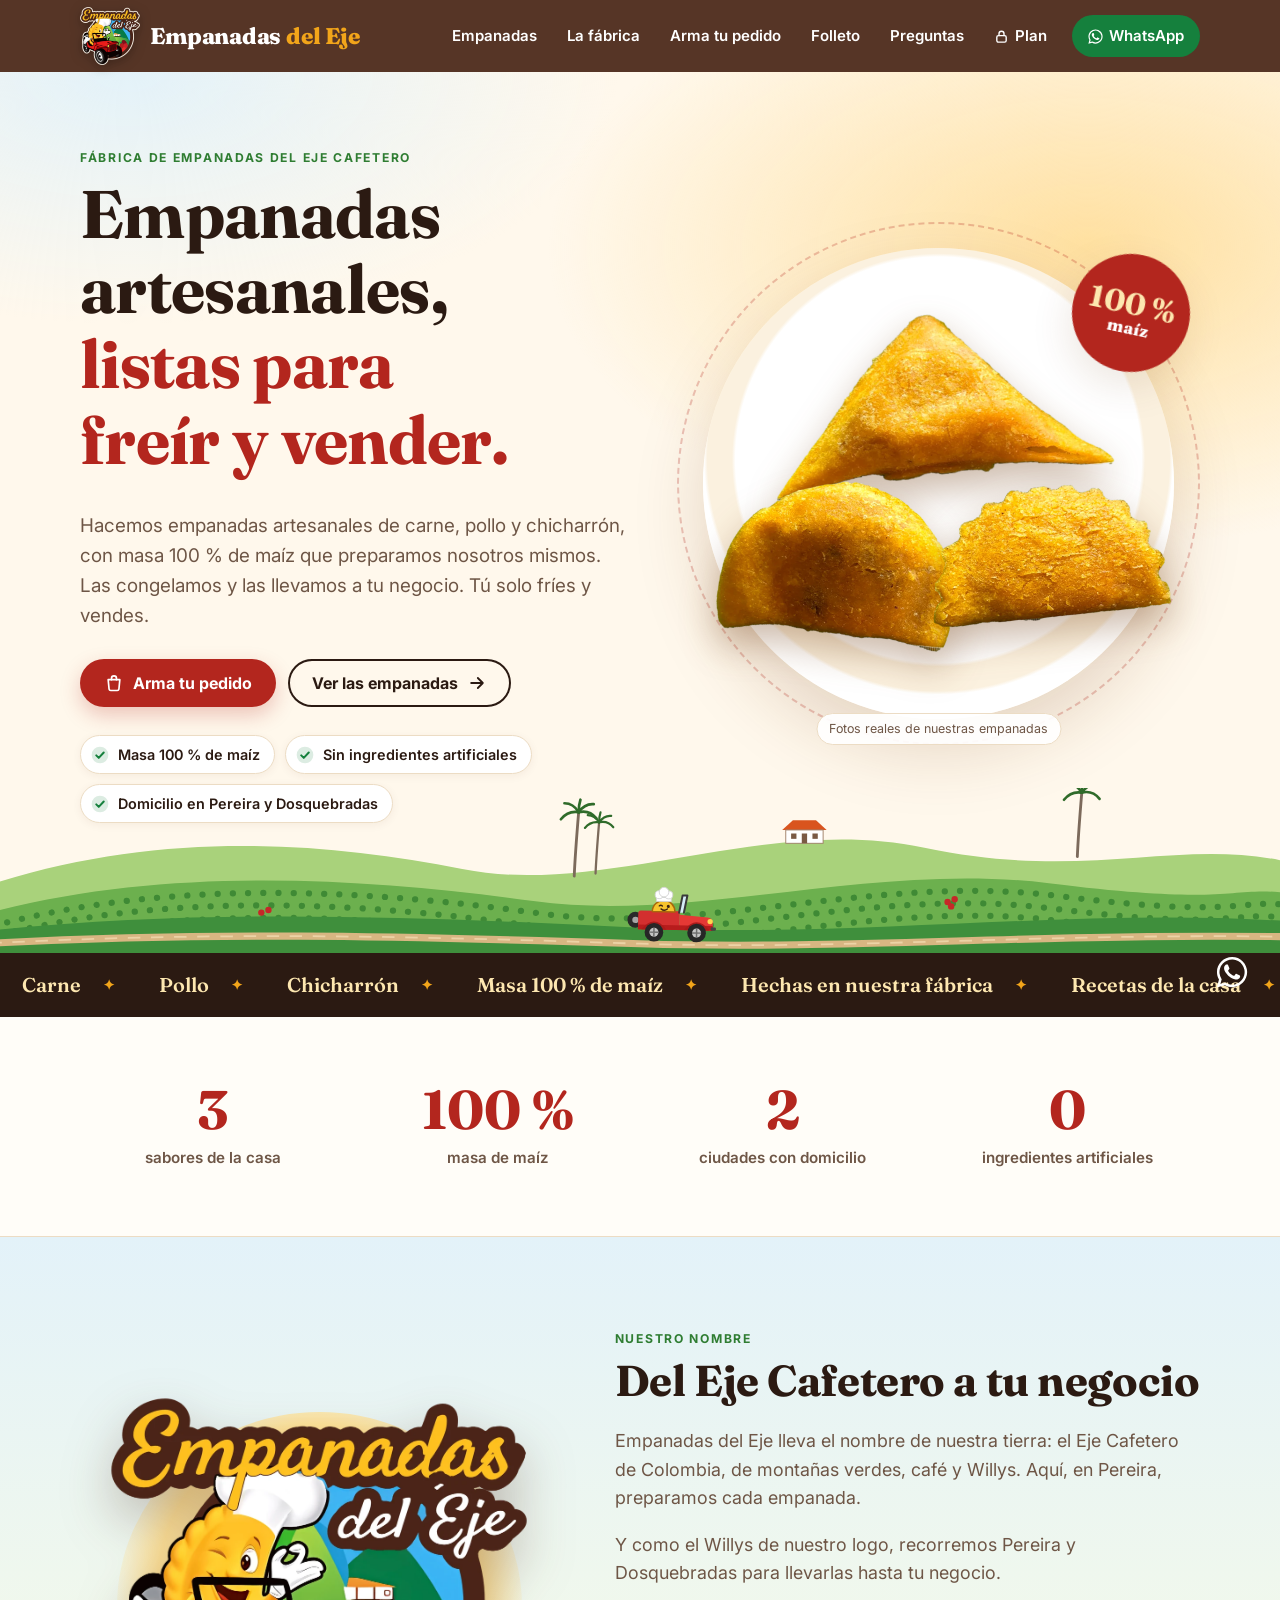
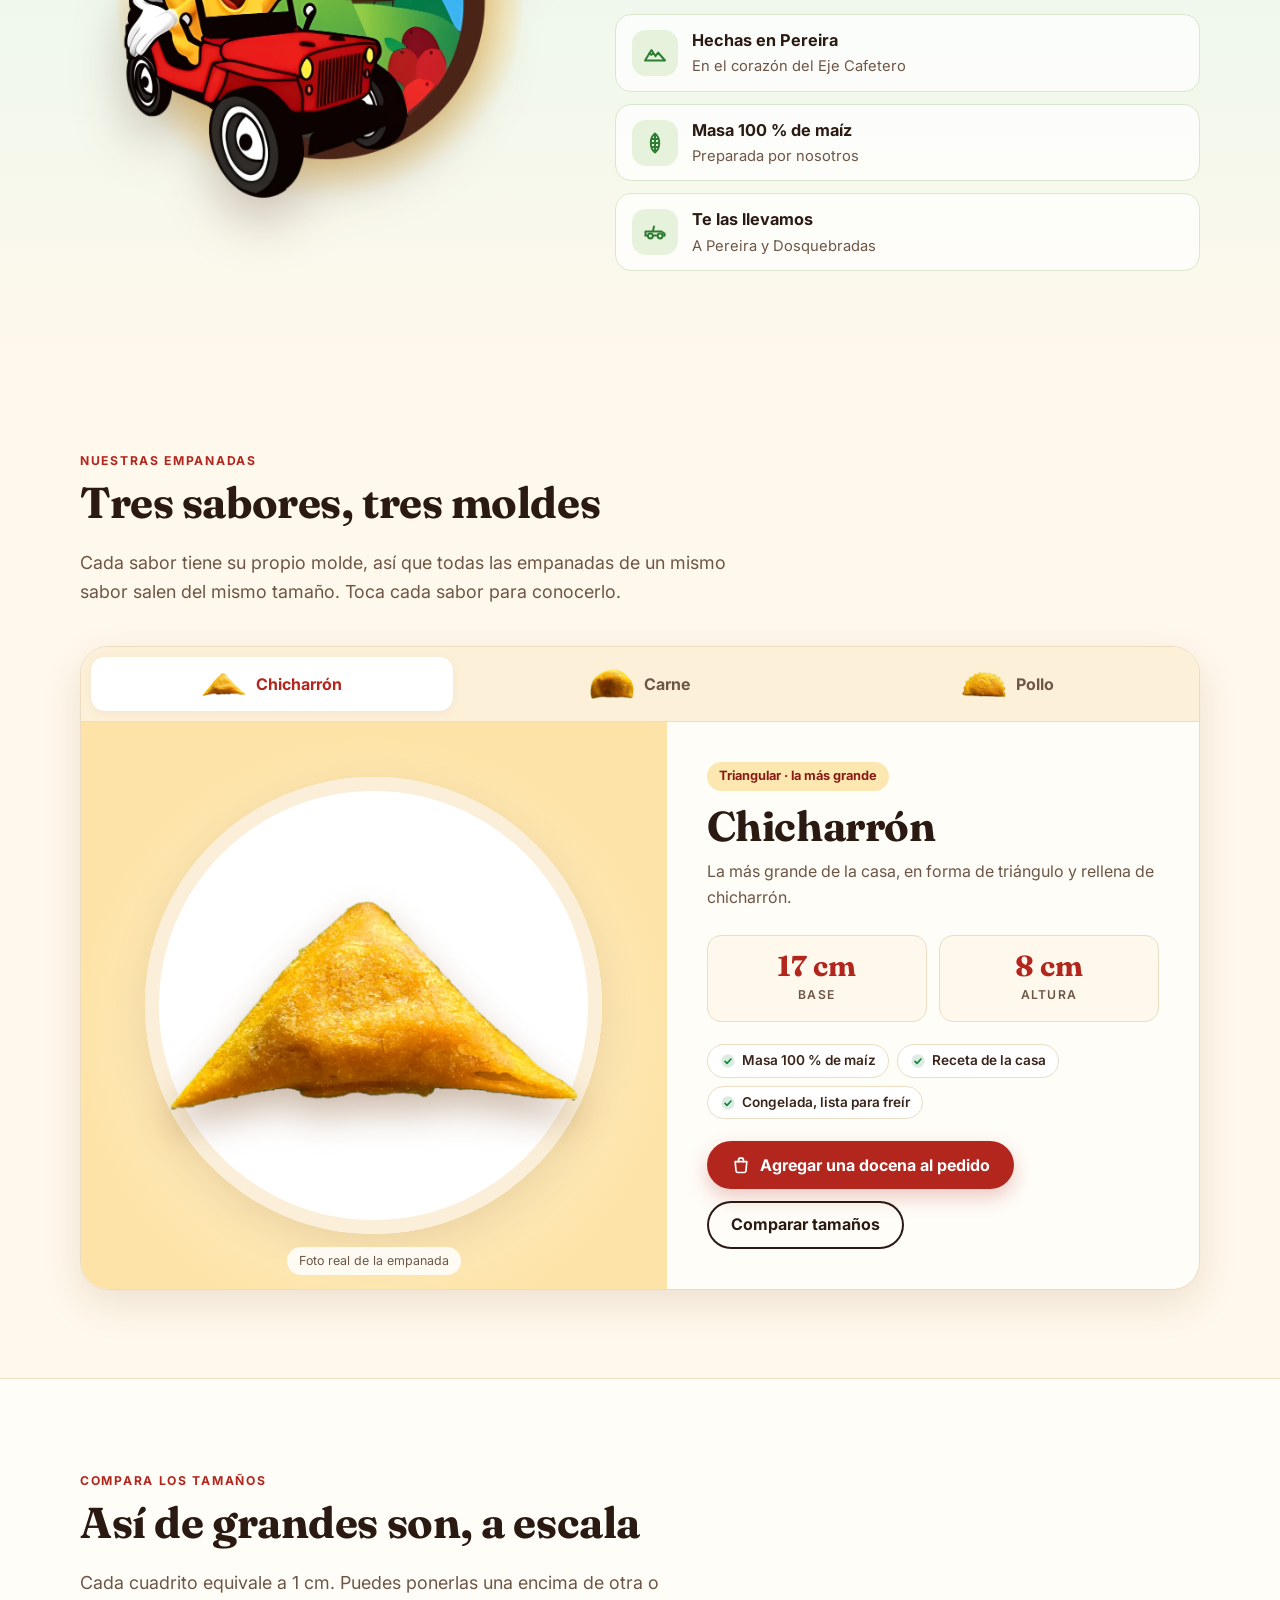
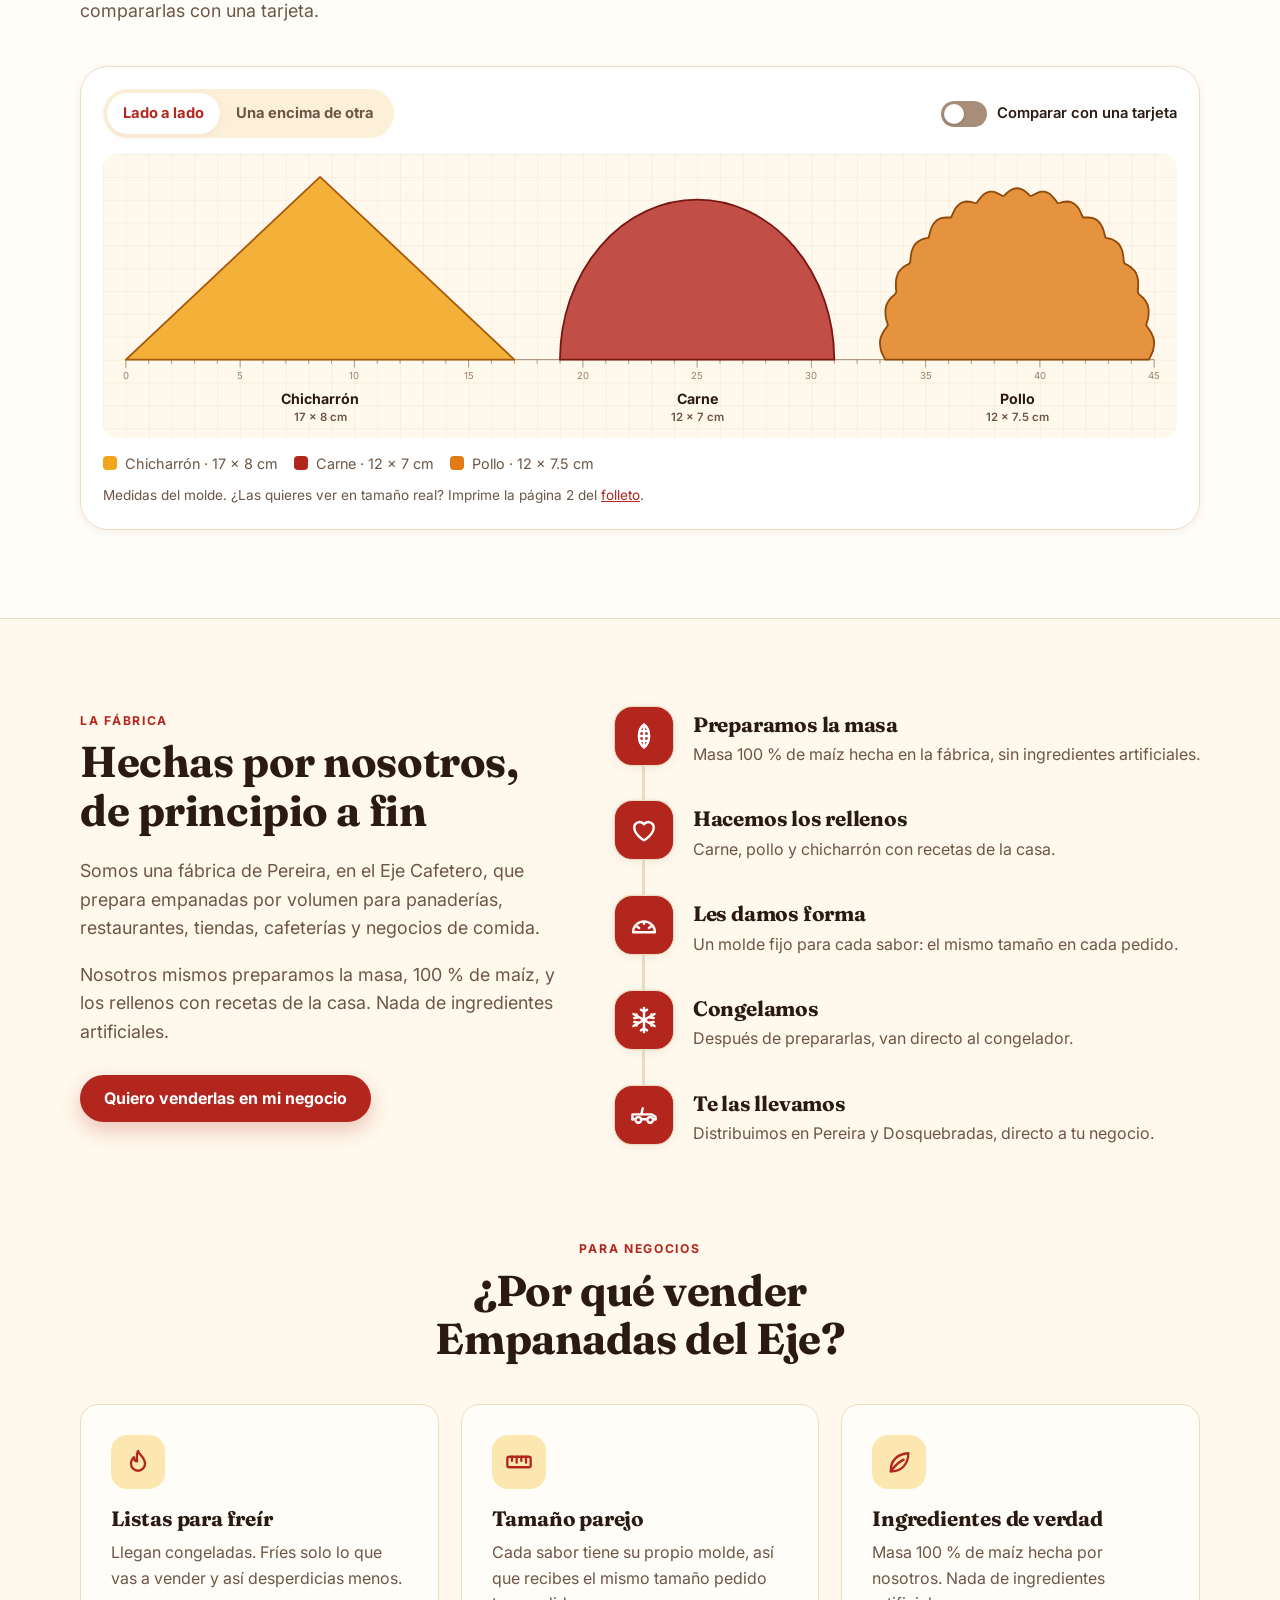
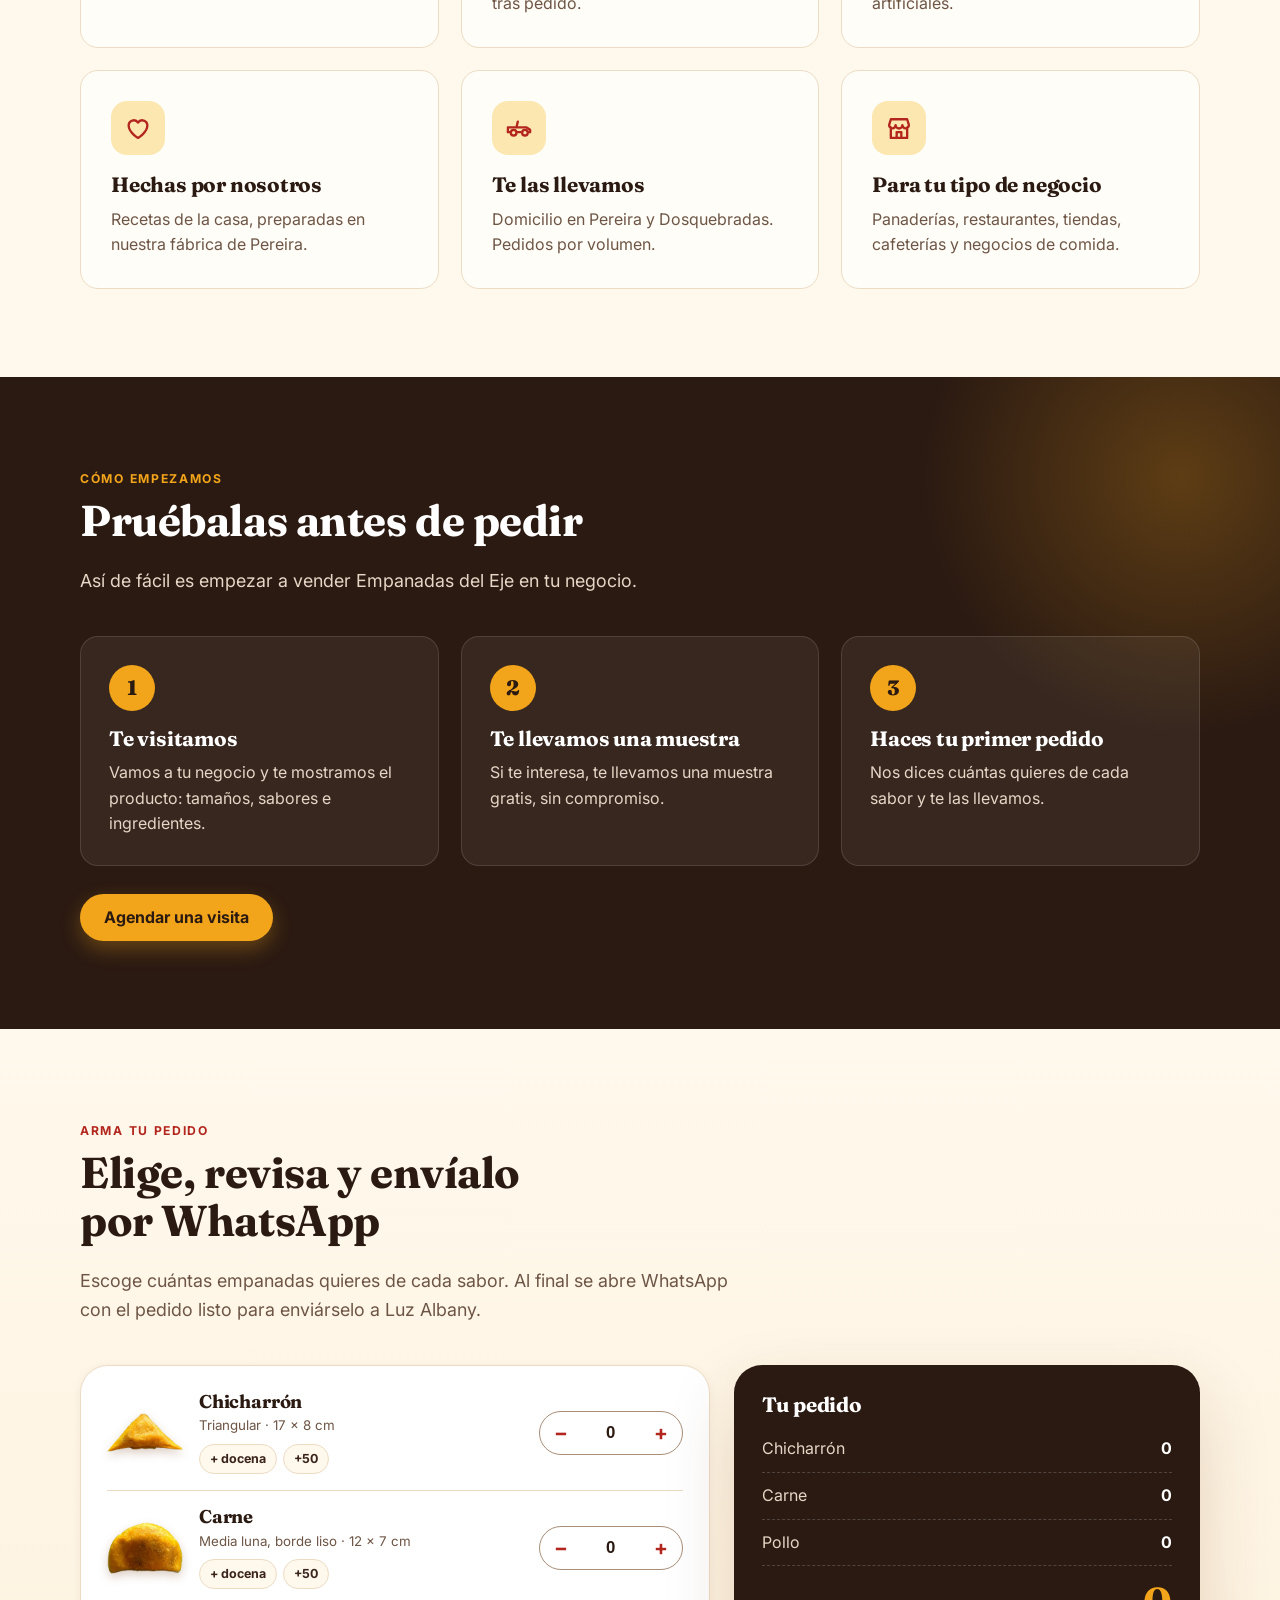
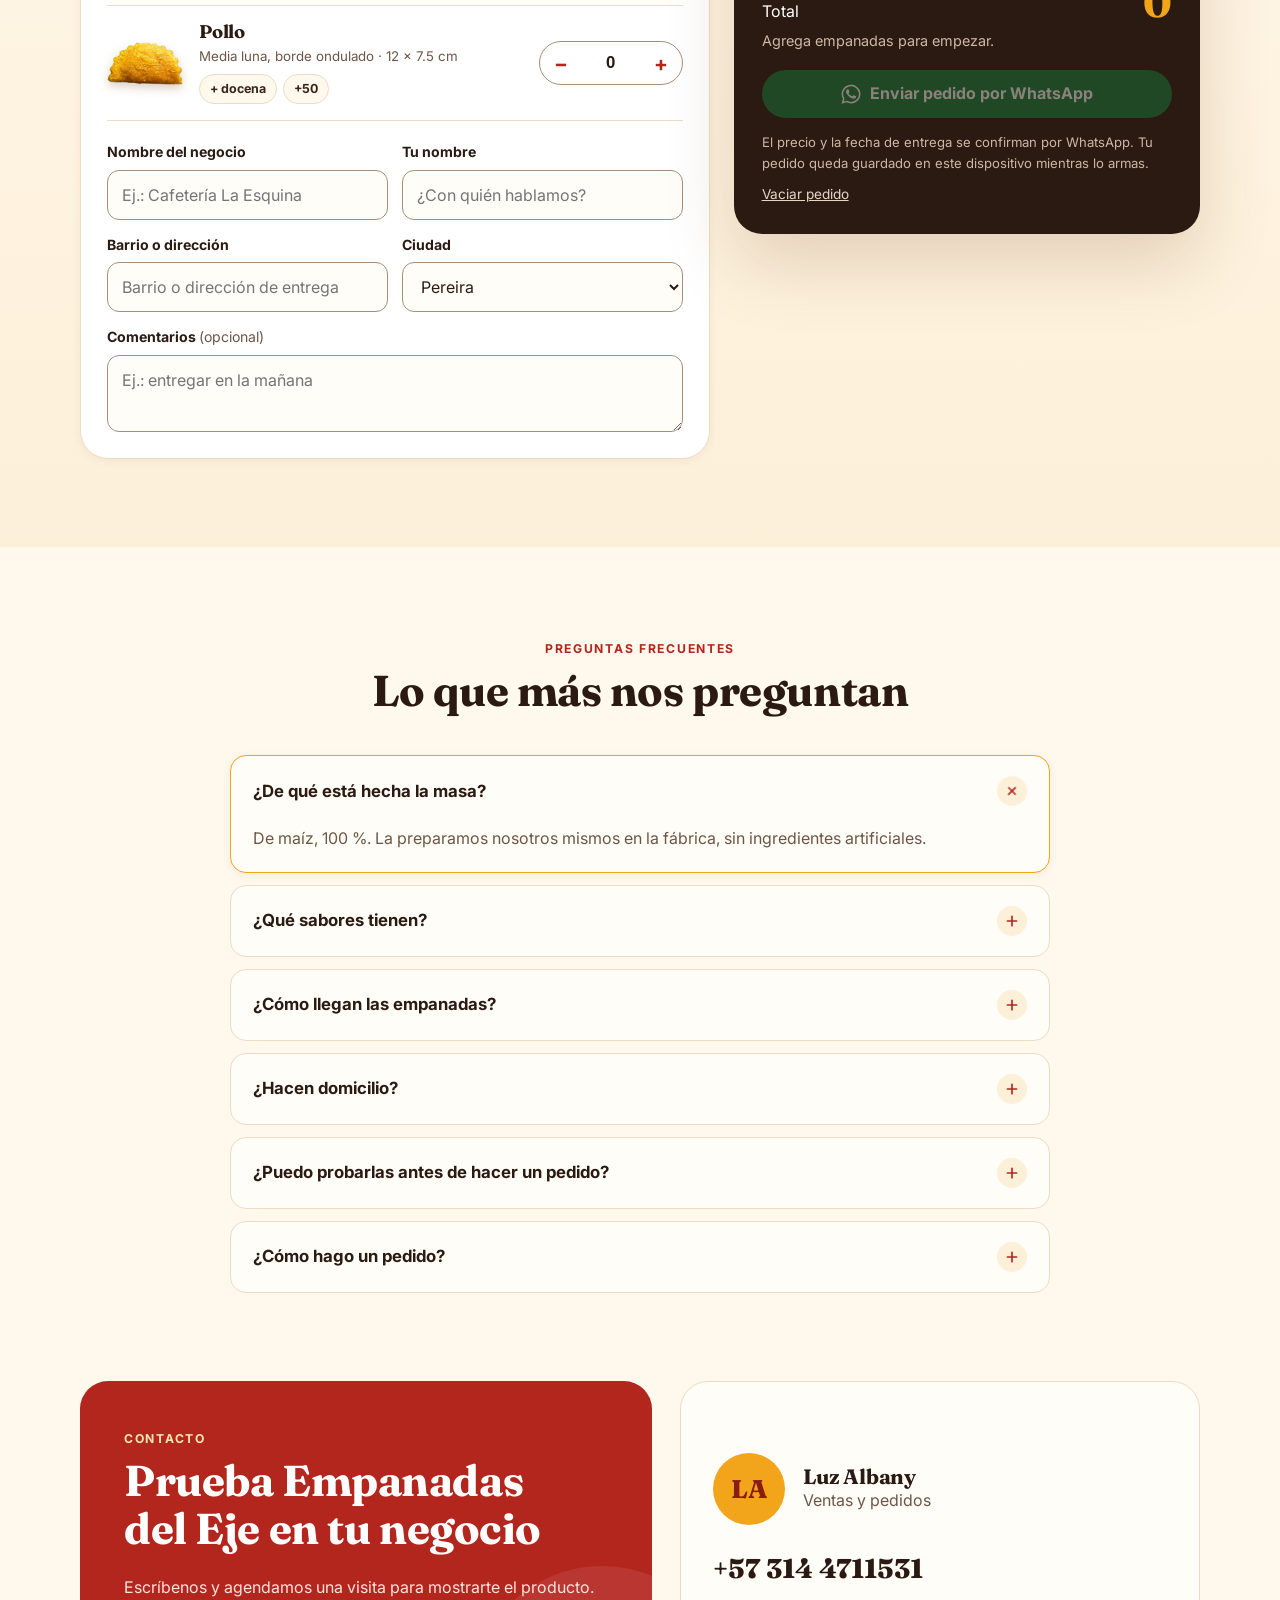
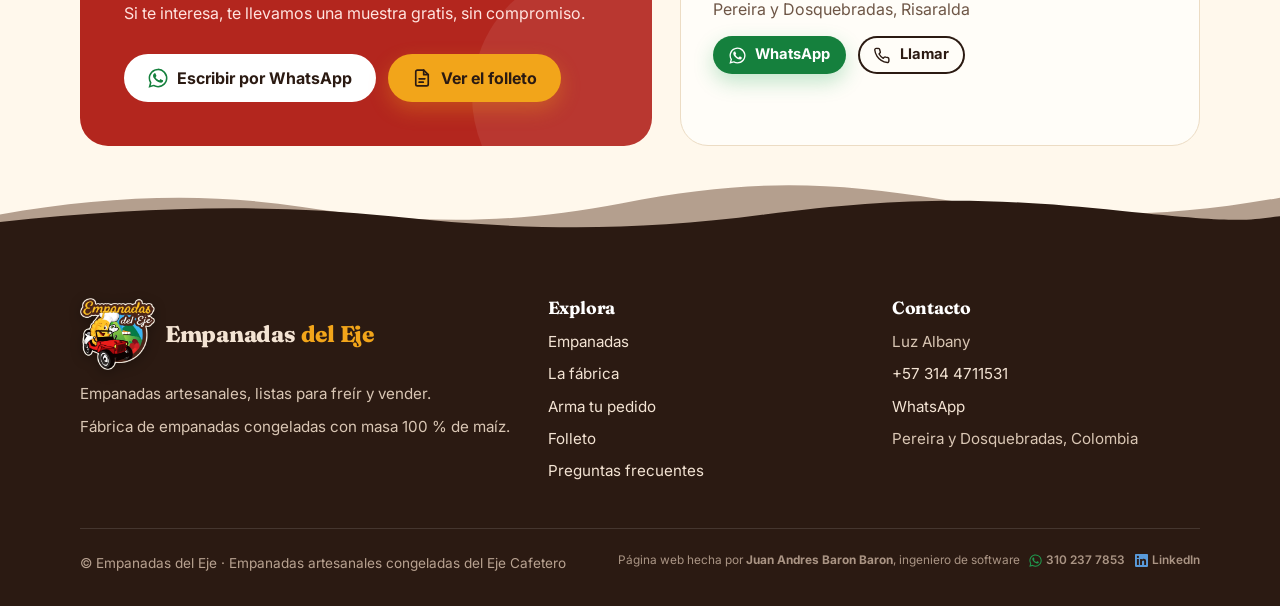
==== commit 735b3f39: "Dominio empanadasdeleje.com en enlaces canónicos, redes y datos estructurados Agrega robots.txt y si" ====
--- a/index.html
+++ b/index.html
@@ -6,14 +6,14 @@
   <title>Empanadas del Eje | Empanadas artesanales congeladas en Pereira y Dosquebradas</title>
   <meta name="description" content="Empanadas del Eje: fábrica de empanadas artesanales congeladas de carne, pollo y chicharrón, con masa 100 % de maíz, en el Eje Cafetero. Pedidos para negocios con domicilio en Pereira y Dosquebradas.">
   <meta name="theme-color" content="#4a2617">
-  <link rel="canonical" href="https://juanandresbaronbaron.github.io/fried-food-factory/">
+  <link rel="canonical" href="https://empanadasdeleje.com/">
   <meta property="og:type" content="website">
   <meta property="og:locale" content="es_CO">
   <meta property="og:site_name" content="Empanadas del Eje">
   <meta property="og:title" content="Empanadas del Eje · Empanadas artesanales, listas para freír y vender">
   <meta property="og:description" content="Empanadas de carne, pollo y chicharrón con masa 100 % de maíz. Congeladas y con domicilio en Pereira y Dosquebradas.">
-  <meta property="og:url" content="https://juanandresbaronbaron.github.io/fried-food-factory/">
-  <meta property="og:image" content="https://juanandresbaronbaron.github.io/fried-food-factory/assets/og-image.jpg">
+  <meta property="og:url" content="https://empanadasdeleje.com/">
+  <meta property="og:image" content="https://empanadasdeleje.com/assets/og-image.jpg">
   <meta property="og:image:width" content="1200">
   <meta property="og:image:height" content="630">
   <meta name="twitter:card" content="summary_large_image">
@@ -31,9 +31,9 @@
     "@type": "LocalBusiness",
     "name": "Empanadas del Eje",
     "description": "Fábrica de empanadas artesanales congeladas de carne, pollo y chicharrón, con masa 100 % de maíz.",
-    "url": "https://juanandresbaronbaron.github.io/fried-food-factory/",
-    "image": "https://juanandresbaronbaron.github.io/fried-food-factory/assets/og-image.jpg",
-    "logo": "https://juanandresbaronbaron.github.io/fried-food-factory/assets/logo.png",
+    "url": "https://empanadasdeleje.com/",
+    "image": "https://empanadasdeleje.com/assets/og-image.jpg",
+    "logo": "https://empanadasdeleje.com/assets/logo.png",
     "telephone": "+57 314 4711531",
     "address": { "@type": "PostalAddress", "addressLocality": "Pereira", "addressRegion": "Risaralda", "addressCountry": "CO" },
     "areaServed": [ { "@type": "City", "name": "Pereira" }, { "@type": "City", "name": "Dosquebradas" } ]
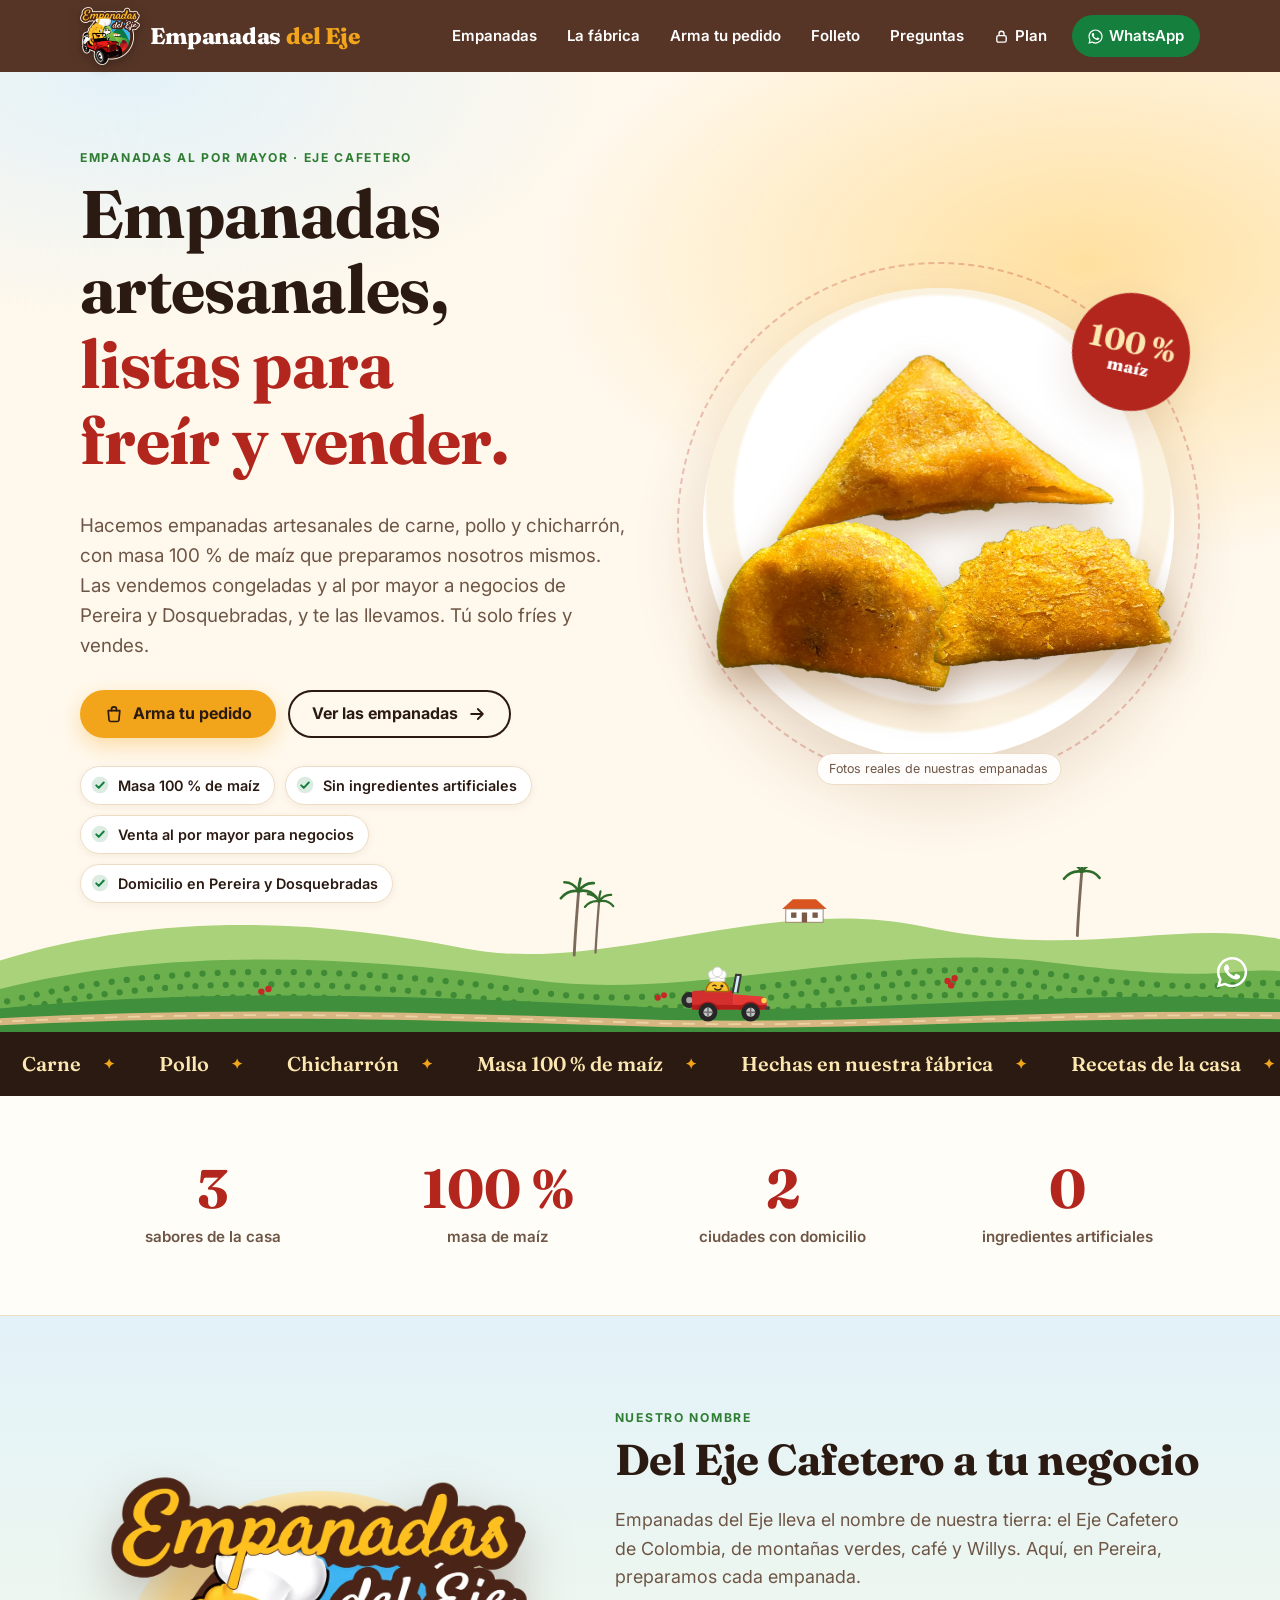
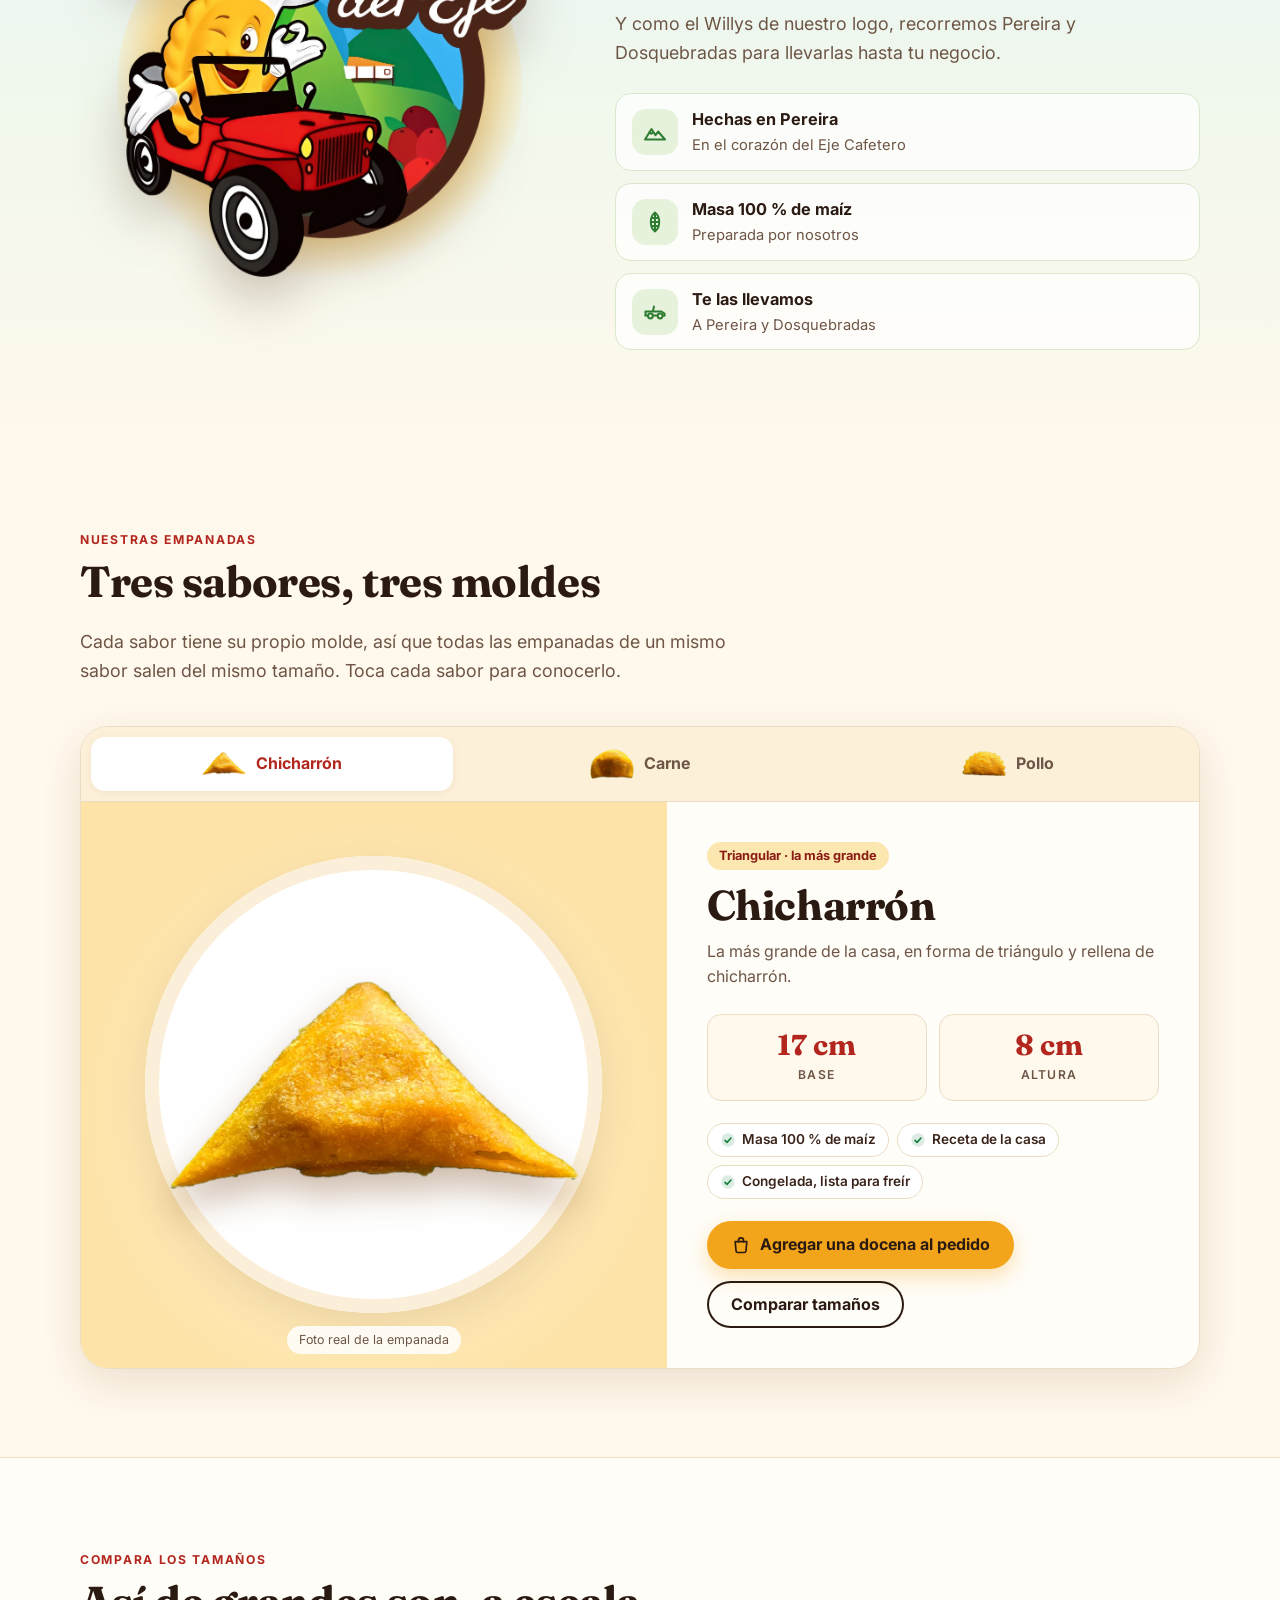
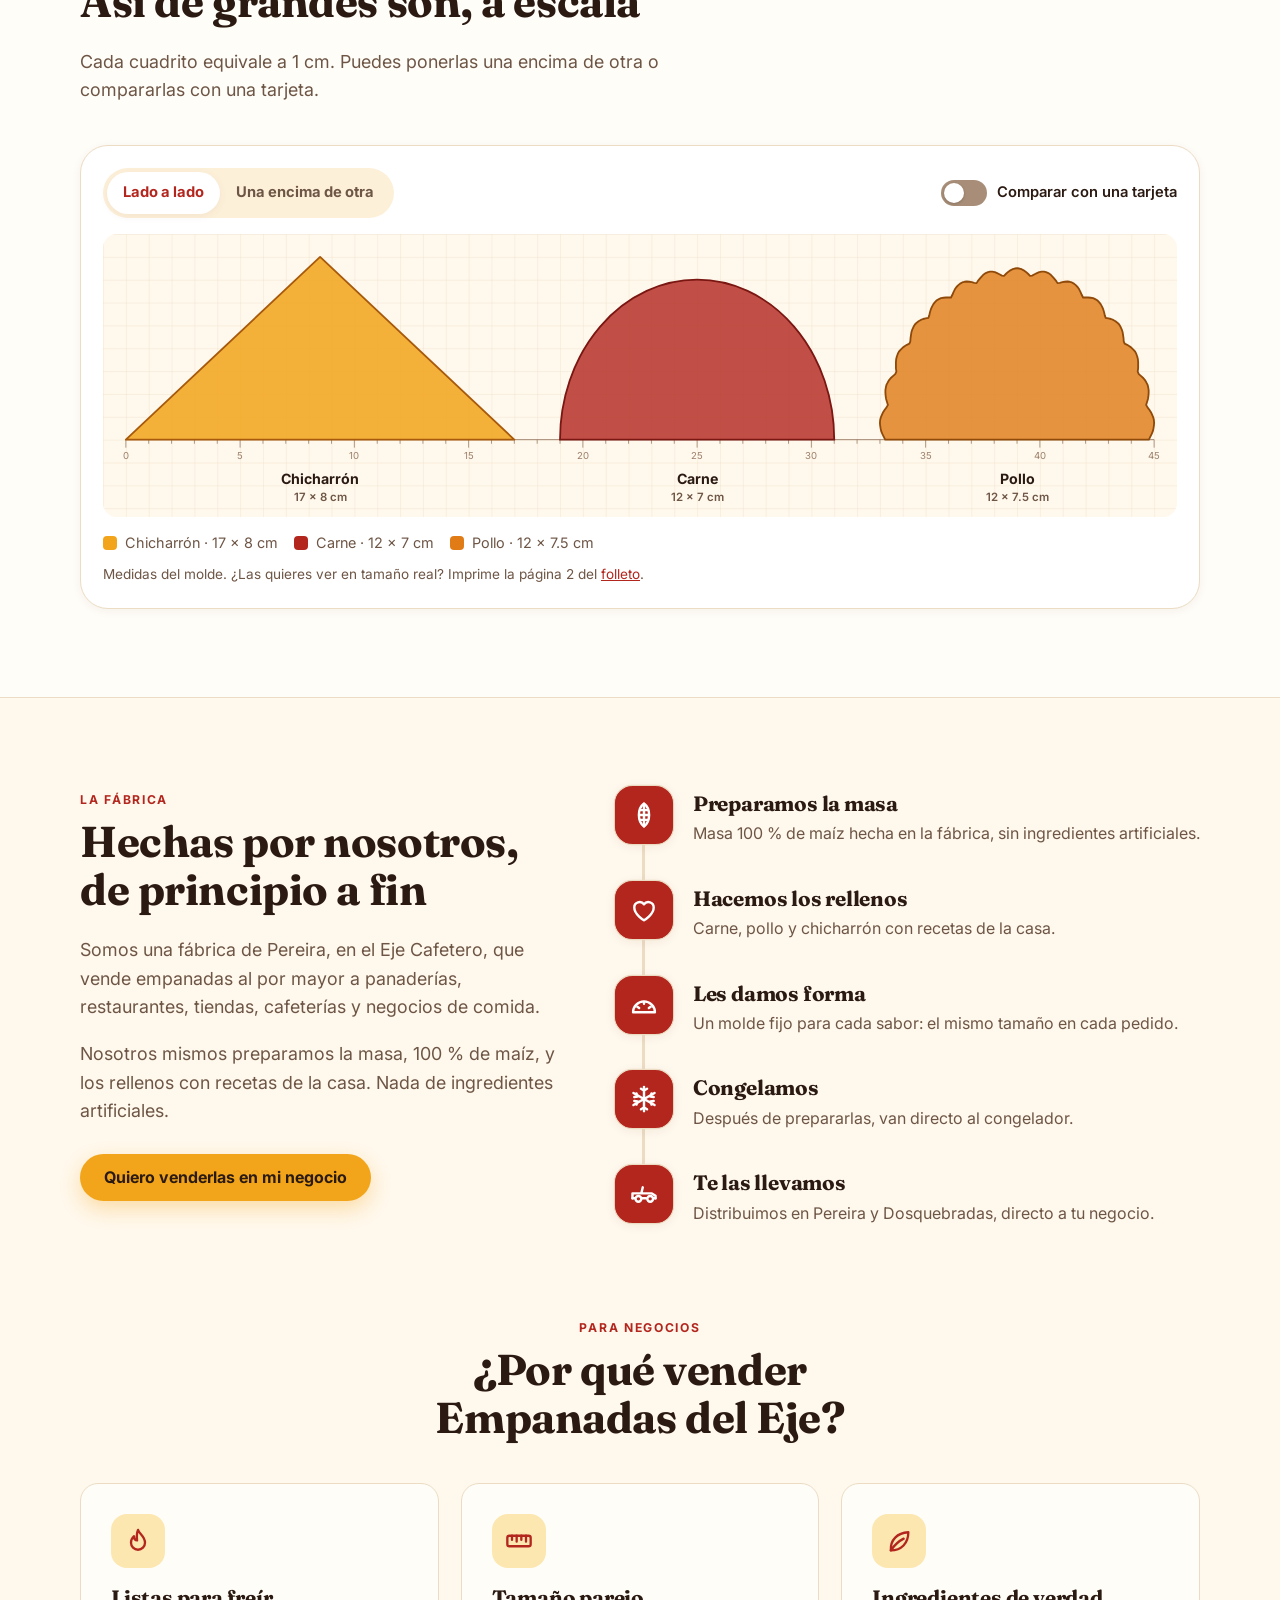
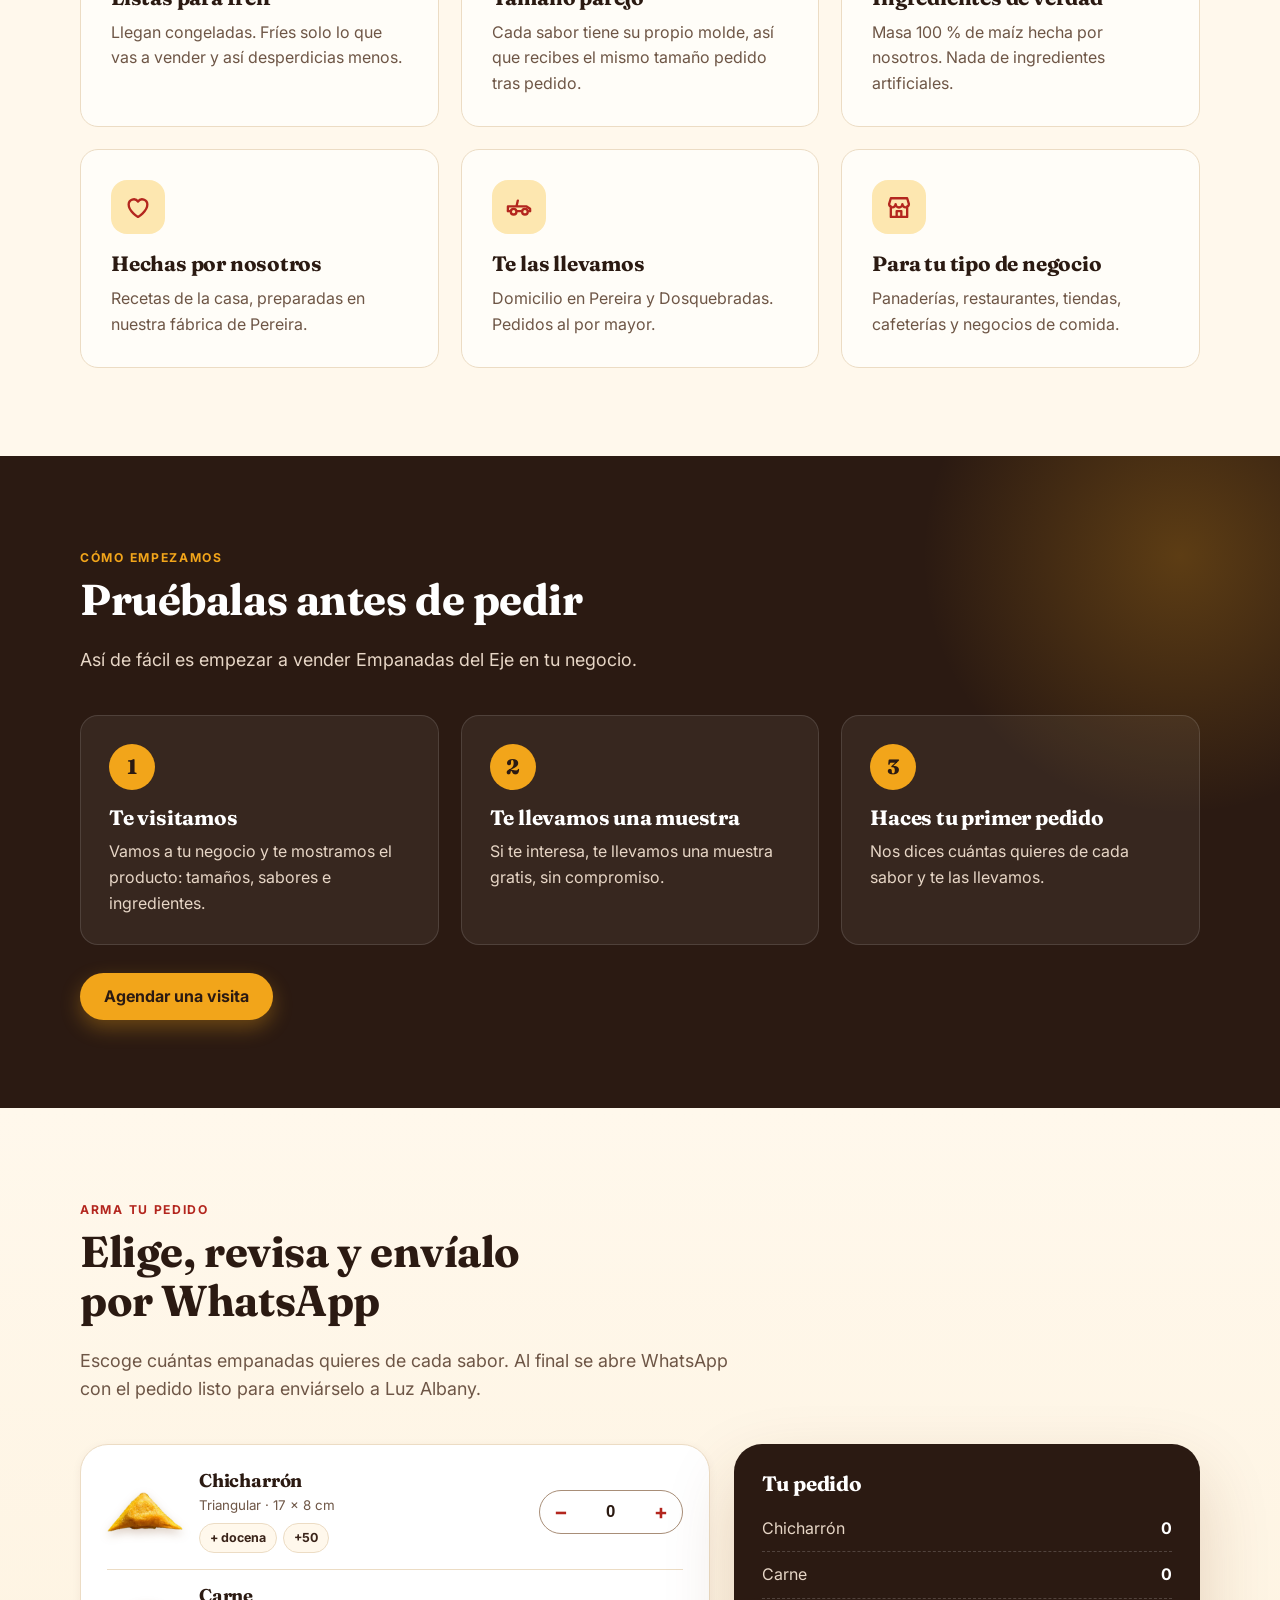
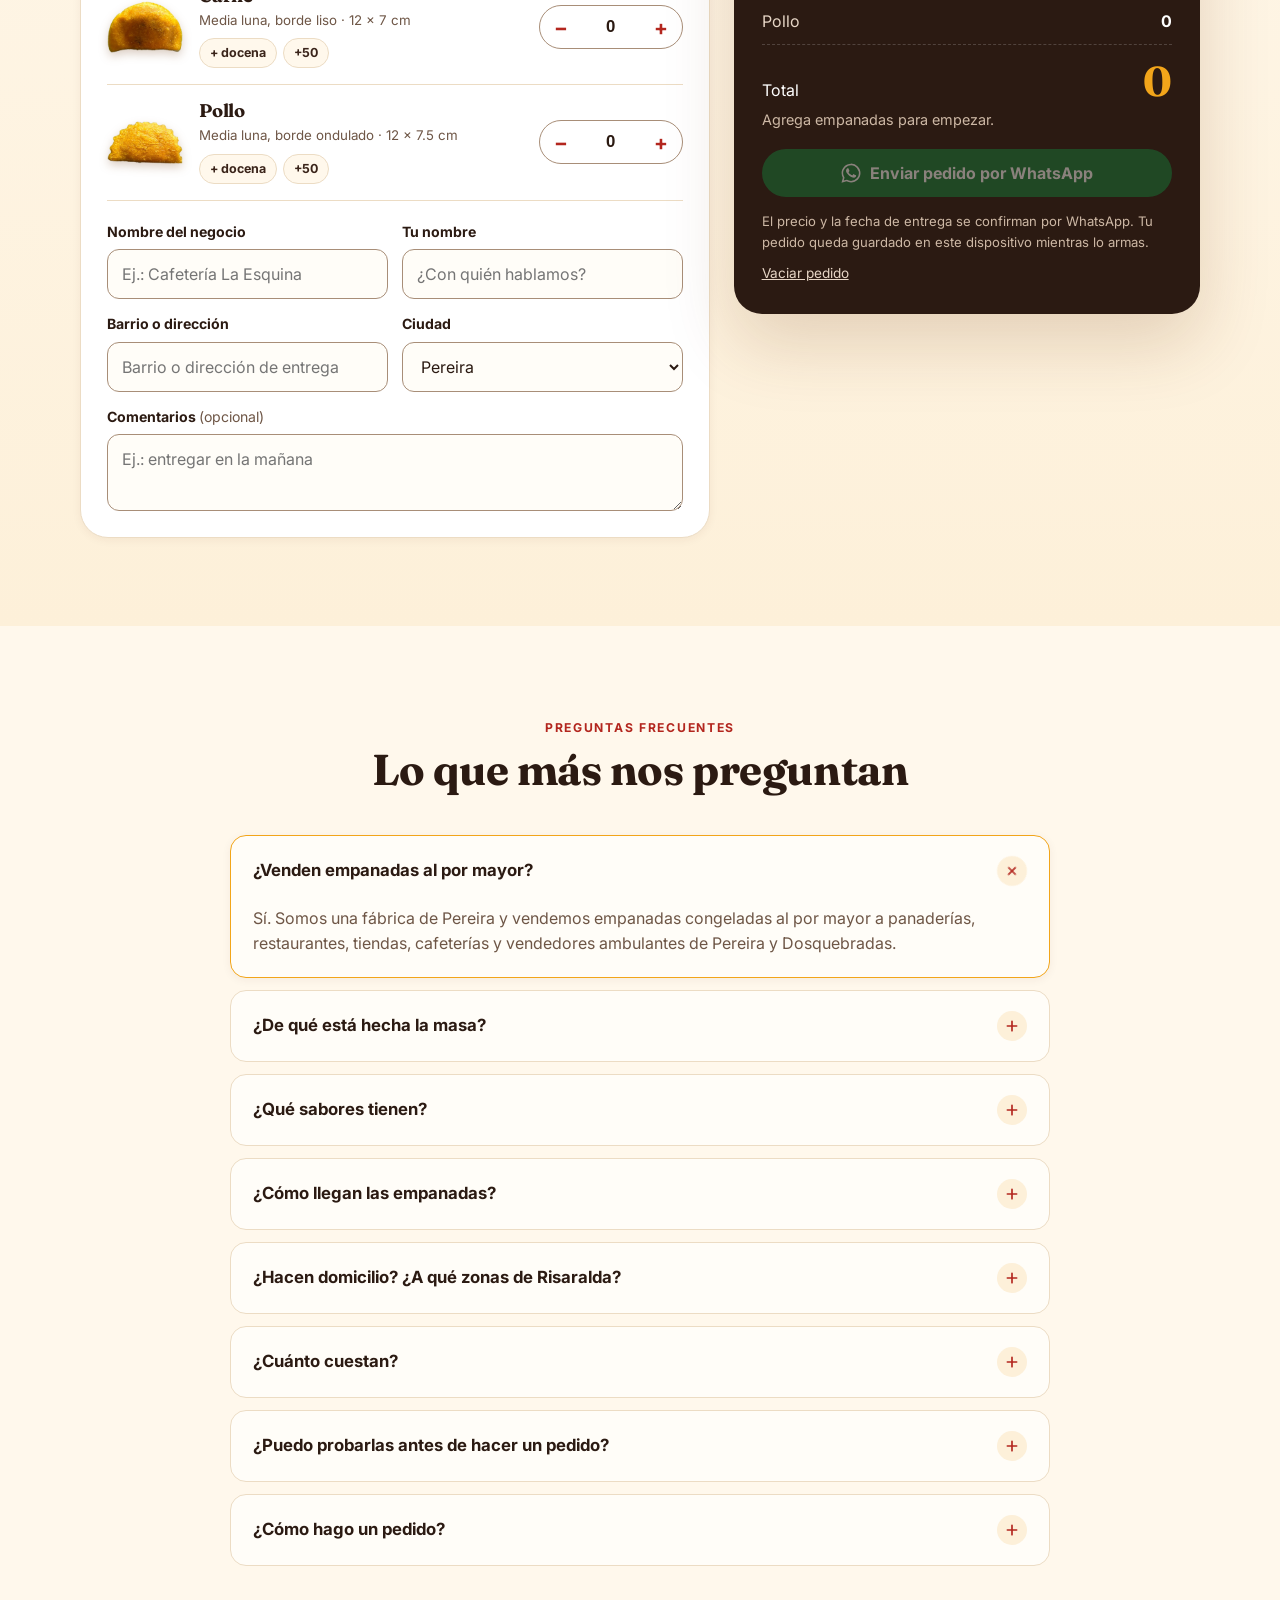
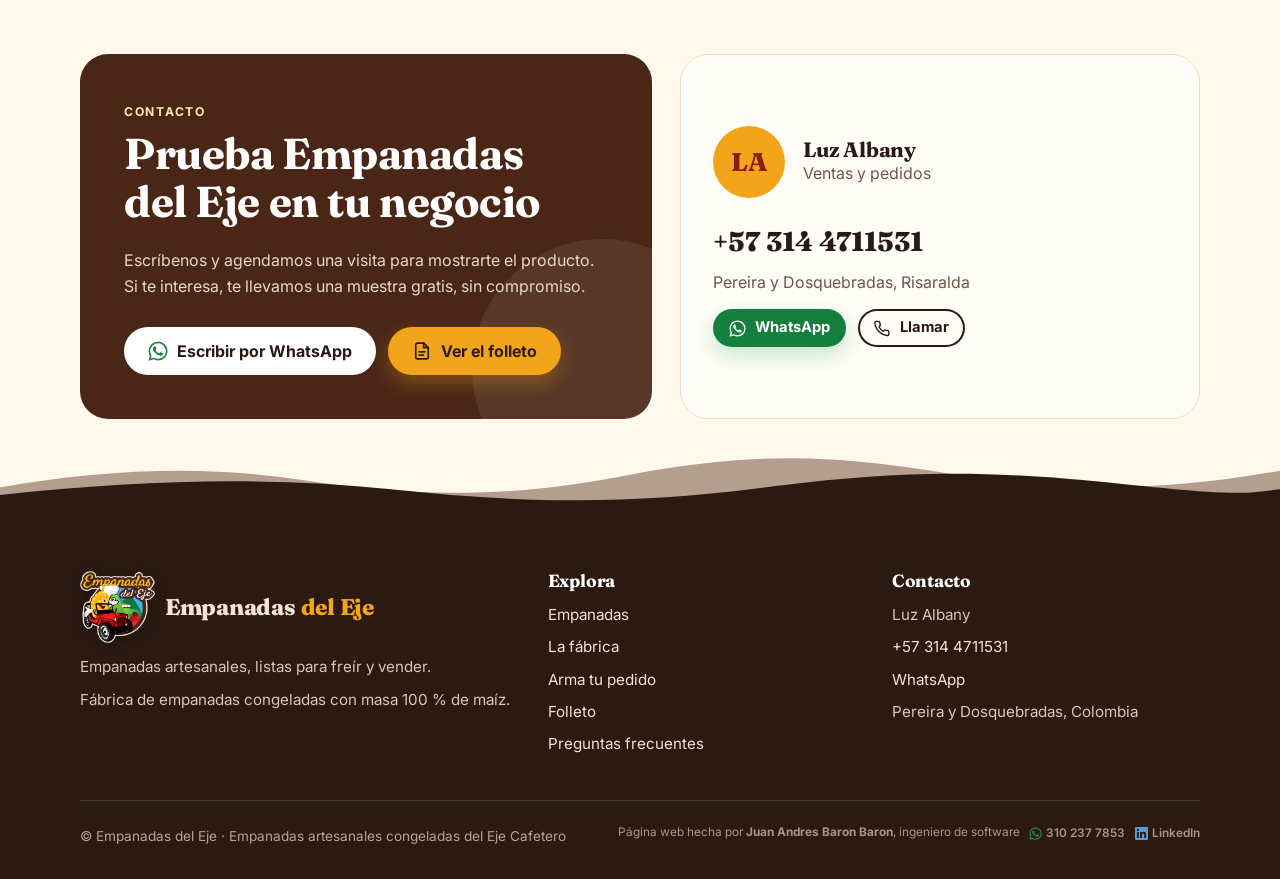
==== commit b1190247: "SEO para venta al por mayor en Risaralda y para asistentes de IA - Título, descripción y textos con " ====
--- a/index.html
+++ b/index.html
@@ -1,17 +1,17 @@
 <!doctype html>
-<html lang="es">
+<html lang="es-CO">
 <head>
   <meta charset="utf-8">
   <meta name="viewport" content="width=device-width, initial-scale=1">
-  <title>Empanadas del Eje | Empanadas artesanales congeladas en Pereira y Dosquebradas</title>
-  <meta name="description" content="Empanadas del Eje: fábrica de empanadas artesanales congeladas de carne, pollo y chicharrón, con masa 100 % de maíz, en el Eje Cafetero. Pedidos para negocios con domicilio en Pereira y Dosquebradas.">
+  <title>Empanadas congeladas al por mayor en Pereira | Empanadas del Eje</title>
+  <meta name="description" content="Fábrica de empanadas congeladas al por mayor en Pereira y Dosquebradas, Risaralda. Carne, pollo y chicharrón con masa 100 % de maíz para panaderías, restaurantes y tiendas. Pedidos por WhatsApp.">
   <meta name="theme-color" content="#4a2617">
   <link rel="canonical" href="https://empanadasdeleje.com/">
   <meta property="og:type" content="website">
   <meta property="og:locale" content="es_CO">
   <meta property="og:site_name" content="Empanadas del Eje">
-  <meta property="og:title" content="Empanadas del Eje · Empanadas artesanales, listas para freír y vender">
-  <meta property="og:description" content="Empanadas de carne, pollo y chicharrón con masa 100 % de maíz. Congeladas y con domicilio en Pereira y Dosquebradas.">
+  <meta property="og:title" content="Empanadas del Eje · Empanadas congeladas al por mayor en Pereira y Dosquebradas">
+  <meta property="og:description" content="Empanadas artesanales de carne, pollo y chicharrón con masa 100 % de maíz, listas para freír. Venta al por mayor para negocios con domicilio en Pereira y Dosquebradas.">
   <meta property="og:url" content="https://empanadasdeleje.com/">
   <meta property="og:image" content="https://empanadasdeleje.com/assets/og-image.jpg">
   <meta property="og:image:width" content="1200">
@@ -26,18 +26,167 @@
   <link rel="stylesheet" href="styles.css">
   <script>document.documentElement.classList.add('js')</script>
   <script type="application/ld+json">
-  {
-    "@context": "https://schema.org",
-    "@type": "LocalBusiness",
-    "name": "Empanadas del Eje",
-    "description": "Fábrica de empanadas artesanales congeladas de carne, pollo y chicharrón, con masa 100 % de maíz.",
-    "url": "https://empanadasdeleje.com/",
-    "image": "https://empanadasdeleje.com/assets/og-image.jpg",
-    "logo": "https://empanadasdeleje.com/assets/logo.png",
+{
+  "@context": "https://schema.org",
+  "@type": "WholesaleStore",
+  "@id": "https://empanadasdeleje.com/#negocio",
+  "name": "Empanadas del Eje",
+  "description": "Fábrica de empanadas artesanales congeladas de carne, pollo y chicharrón, con masa 100 % de maíz y sin ingredientes artificiales. Venta al por mayor a panaderías, restaurantes, tiendas, cafeterías y vendedores ambulantes, con domicilio en Pereira y Dosquebradas (Risaralda, Eje Cafetero).",
+  "url": "https://empanadasdeleje.com/",
+  "image": "https://empanadasdeleje.com/assets/og-image.jpg",
+  "logo": "https://empanadasdeleje.com/assets/logo.png",
+  "telephone": "+57 314 4711531",
+  "address": {
+    "@type": "PostalAddress",
+    "addressLocality": "Pereira",
+    "addressRegion": "Risaralda",
+    "addressCountry": "CO"
+  },
+  "areaServed": [
+    {
+      "@type": "City",
+      "name": "Pereira"
+    },
+    {
+      "@type": "City",
+      "name": "Dosquebradas"
+    },
+    {
+      "@type": "AdministrativeArea",
+      "name": "Risaralda"
+    }
+  ],
+  "contactPoint": {
+    "@type": "ContactPoint",
+    "contactType": "ventas",
+    "name": "Luz Albany",
     "telephone": "+57 314 4711531",
-    "address": { "@type": "PostalAddress", "addressLocality": "Pereira", "addressRegion": "Risaralda", "addressCountry": "CO" },
-    "areaServed": [ { "@type": "City", "name": "Pereira" }, { "@type": "City", "name": "Dosquebradas" } ]
+    "url": "https://wa.me/573144711531",
+    "availableLanguage": "es"
+  },
+  "knowsAbout": [
+    "empanadas congeladas",
+    "empanadas al por mayor",
+    "empanadas de maíz"
+  ],
+  "hasOfferCatalog": {
+    "@type": "OfferCatalog",
+    "name": "Empanadas congeladas al por mayor",
+    "itemListElement": [
+      {
+        "@type": "Offer",
+        "eligibleCustomerType": "Business",
+        "itemOffered": {
+          "@type": "Product",
+          "name": "Empanada de chicharrón",
+          "description": "Empanada congelada de chicharrón con masa 100 % de maíz. Forma triangular, 17 × 8 cm (medida del molde).",
+          "brand": {
+            "@type": "Brand",
+            "name": "Empanadas del Eje"
+          }
+        }
+      },
+      {
+        "@type": "Offer",
+        "eligibleCustomerType": "Business",
+        "itemOffered": {
+          "@type": "Product",
+          "name": "Empanada de carne",
+          "description": "Empanada congelada de carne con masa 100 % de maíz. Media luna de borde liso, 12 × 7 cm (medida del molde).",
+          "brand": {
+            "@type": "Brand",
+            "name": "Empanadas del Eje"
+          }
+        }
+      },
+      {
+        "@type": "Offer",
+        "eligibleCustomerType": "Business",
+        "itemOffered": {
+          "@type": "Product",
+          "name": "Empanada de pollo",
+          "description": "Empanada congelada de pollo con masa 100 % de maíz. Media luna de borde ondulado, 12 × 7.5 cm (medida del molde).",
+          "brand": {
+            "@type": "Brand",
+            "name": "Empanadas del Eje"
+          }
+        }
+      }
+    ]
   }
+}
+  </script>
+  <script type="application/ld+json">
+{
+  "@context": "https://schema.org",
+  "@type": "FAQPage",
+  "mainEntity": [
+    {
+      "@type": "Question",
+      "name": "¿Venden empanadas al por mayor?",
+      "acceptedAnswer": {
+        "@type": "Answer",
+        "text": "Sí. Somos una fábrica de Pereira y vendemos empanadas congeladas al por mayor a panaderías, restaurantes, tiendas, cafeterías y vendedores ambulantes de Pereira y Dosquebradas."
+      }
+    },
+    {
+      "@type": "Question",
+      "name": "¿De qué está hecha la masa?",
+      "acceptedAnswer": {
+        "@type": "Answer",
+        "text": "De maíz, 100 %. La preparamos nosotros mismos en la fábrica, sin ingredientes artificiales."
+      }
+    },
+    {
+      "@type": "Question",
+      "name": "¿Qué sabores tienen?",
+      "acceptedAnswer": {
+        "@type": "Answer",
+        "text": "Chicharrón (triangular, 17 × 8 cm), carne (media luna de borde liso, 12 × 7 cm) y pollo (media luna de borde ondulado, 12 × 7.5 cm). Cada sabor tiene su propio molde."
+      }
+    },
+    {
+      "@type": "Question",
+      "name": "¿Cómo llegan las empanadas?",
+      "acceptedAnswer": {
+        "@type": "Answer",
+        "text": "Congeladas y listas para freír. Las guardas en el congelador y fríes solo las que vas a vender."
+      }
+    },
+    {
+      "@type": "Question",
+      "name": "¿Hacen domicilio? ¿A qué zonas de Risaralda?",
+      "acceptedAnswer": {
+        "@type": "Answer",
+        "text": "Sí. Llevamos los pedidos a negocios en Pereira y Dosquebradas, en Risaralda."
+      }
+    },
+    {
+      "@type": "Question",
+      "name": "¿Cuánto cuestan?",
+      "acceptedAnswer": {
+        "@type": "Answer",
+        "text": "Te damos el precio por WhatsApp cuando nos digas qué sabores y cuántas empanadas necesitas."
+      }
+    },
+    {
+      "@type": "Question",
+      "name": "¿Puedo probarlas antes de hacer un pedido?",
+      "acceptedAnswer": {
+        "@type": "Answer",
+        "text": "Claro. Te visitamos, te mostramos el producto y, si te interesa, te llevamos una muestra gratis sin compromiso."
+      }
+    },
+    {
+      "@type": "Question",
+      "name": "¿Cómo hago un pedido?",
+      "acceptedAnswer": {
+        "@type": "Answer",
+        "text": "Usa la sección Arma tu pedido o escríbele a Luz Albany al WhatsApp +57 314 4711531. El precio y la fecha de entrega se confirman por ese medio."
+      }
+    }
+  ]
+}
   </script>
 </head>
 <body>
@@ -66,9 +215,9 @@
     <section class="hero">
       <div class="wrap hero-grid">
         <div>
-          <span class="eyebrow">Fábrica de empanadas del Eje Cafetero</span>
+          <span class="eyebrow">Empanadas al por mayor · Eje Cafetero</span>
           <h1>Empanadas artesanales, <span class="accent">listas para freír y&nbsp;vender.</span></h1>
-          <p class="lead">Hacemos empanadas artesanales de carne, pollo y chicharrón, con masa 100&nbsp;% de maíz que preparamos nosotros mismos. Las congelamos y las llevamos a tu negocio. Tú solo fríes y vendes.</p>
+          <p class="lead">Hacemos empanadas artesanales de carne, pollo y chicharrón, con masa 100&nbsp;% de maíz que preparamos nosotros mismos. Las vendemos congeladas y al por mayor a negocios de Pereira y Dosquebradas, y te las llevamos. Tú solo fríes y vendes.</p>
           <div class="btn-row">
             <a class="btn btn-primary" href="#pedido"><svg aria-hidden="true"><use href="assets/icons.svg#i-bag"/></svg>Arma tu pedido</a>
             <a class="btn btn-ghost" href="#empanadas">Ver las empanadas<svg aria-hidden="true"><use href="assets/icons.svg#i-arrow"/></svg></a>
@@ -76,6 +225,7 @@
           <ul class="hero-badges">
             <li><svg aria-hidden="true"><use href="assets/icons.svg#i-check"/></svg>Masa 100&nbsp;% de maíz</li>
             <li><svg aria-hidden="true"><use href="assets/icons.svg#i-check"/></svg>Sin ingredientes artificiales</li>
+            <li><svg aria-hidden="true"><use href="assets/icons.svg#i-check"/></svg>Venta al por mayor para negocios</li>
             <li><svg aria-hidden="true"><use href="assets/icons.svg#i-check"/></svg>Domicilio en Pereira y Dosquebradas</li>
           </ul>
         </div>
@@ -284,7 +434,7 @@
         <div class="sticky" data-reveal>
           <span class="eyebrow">La fábrica</span>
           <h2>Hechas por nosotros, de principio a fin</h2>
-          <p class="lead">Somos una fábrica de Pereira, en el Eje Cafetero, que prepara empanadas por volumen para panaderías, restaurantes, tiendas, cafeterías y negocios de comida.</p>
+          <p class="lead">Somos una fábrica de Pereira, en el Eje Cafetero, que vende empanadas al por mayor a panaderías, restaurantes, tiendas, cafeterías y negocios de comida.</p>
           <p class="lead">Nosotros mismos preparamos la masa, 100&nbsp;% de maíz, y los rellenos con recetas de la casa. Nada de ingredientes artificiales.</p>
           <div class="btn-row"><a class="btn btn-primary" href="#pedido">Quiero venderlas en mi negocio</a></div>
         </div>
@@ -313,7 +463,7 @@
           <div class="benefit" data-reveal style="--d:.08s"><span class="ico"><svg aria-hidden="true"><use href="assets/icons.svg#i-ruler"/></svg></span><h3>Tamaño parejo</h3><p>Cada sabor tiene su propio molde, así que recibes el mismo tamaño pedido tras pedido.</p></div>
           <div class="benefit" data-reveal style="--d:.16s"><span class="ico"><svg aria-hidden="true"><use href="assets/icons.svg#i-leaf"/></svg></span><h3>Ingredientes de verdad</h3><p>Masa 100&nbsp;% de maíz hecha por nosotros. Nada de ingredientes artificiales.</p></div>
           <div class="benefit" data-reveal><span class="ico"><svg aria-hidden="true"><use href="assets/icons.svg#i-heart"/></svg></span><h3>Hechas por nosotros</h3><p>Recetas de la casa, preparadas en nuestra fábrica de Pereira.</p></div>
-          <div class="benefit" data-reveal style="--d:.08s"><span class="ico"><svg aria-hidden="true"><use href="assets/icons.svg#i-jeep"/></svg></span><h3>Te las llevamos</h3><p>Domicilio en Pereira y Dosquebradas. Pedidos por volumen.</p></div>
+          <div class="benefit" data-reveal style="--d:.08s"><span class="ico"><svg aria-hidden="true"><use href="assets/icons.svg#i-jeep"/></svg></span><h3>Te las llevamos</h3><p>Domicilio en Pereira y Dosquebradas. Pedidos al por mayor.</p></div>
           <div class="benefit" data-reveal style="--d:.16s"><span class="ico"><svg aria-hidden="true"><use href="assets/icons.svg#i-store"/></svg></span><h3>Para tu tipo de negocio</h3><p>Panaderías, restaurantes, tiendas, cafeterías y negocios de comida.</p></div>
         </div>
       </div>
@@ -401,10 +551,12 @@
           <h2>Lo que más nos preguntan</h2>
         </div>
         <div class="faq" data-reveal>
-          <details open><summary>¿De qué está hecha la masa?</summary><div class="answer"><p>De maíz, 100&nbsp;%. La preparamos nosotros mismos en la fábrica, sin ingredientes artificiales.</p></div></details>
+          <details open><summary>¿Venden empanadas al por mayor?</summary><div class="answer"><p>Sí. Somos una fábrica de Pereira y vendemos empanadas congeladas al por mayor a panaderías, restaurantes, tiendas, cafeterías y vendedores ambulantes de Pereira y Dosquebradas.</p></div></details>
+          <details><summary>¿De qué está hecha la masa?</summary><div class="answer"><p>De maíz, 100&nbsp;%. La preparamos nosotros mismos en la fábrica, sin ingredientes artificiales.</p></div></details>
           <details><summary>¿Qué sabores tienen?</summary><div class="answer"><p>Chicharrón (triangular, 17 × 8 cm), carne (media luna de borde liso, 12 × 7 cm) y pollo (media luna de borde ondulado, 12 × 7.5 cm). Cada sabor tiene su propio molde.</p></div></details>
           <details><summary>¿Cómo llegan las empanadas?</summary><div class="answer"><p>Congeladas y listas para freír. Las guardas en el congelador y fríes solo las que vas a vender.</p></div></details>
-          <details><summary>¿Hacen domicilio?</summary><div class="answer"><p>Sí. Llevamos los pedidos a negocios en Pereira y Dosquebradas.</p></div></details>
+          <details><summary>¿Hacen domicilio? ¿A qué zonas de Risaralda?</summary><div class="answer"><p>Sí. Llevamos los pedidos a negocios en Pereira y Dosquebradas, en Risaralda.</p></div></details>
+          <details><summary>¿Cuánto cuestan?</summary><div class="answer"><p>Te damos el precio por WhatsApp cuando nos digas qué sabores y cuántas empanadas necesitas.</p></div></details>
           <details><summary>¿Puedo probarlas antes de hacer un pedido?</summary><div class="answer"><p>Claro. Te visitamos, te mostramos el producto y, si te interesa, te llevamos una muestra gratis sin compromiso.</p></div></details>
           <details><summary>¿Cómo hago un pedido?</summary><div class="answer"><p>Usa la sección <a href="#pedido">Arma tu pedido</a> o escríbele a Luz Albany al WhatsApp <a href="https://wa.me/573144711531" target="_blank" rel="noopener">+57 314 4711531</a>. El precio y la fecha de entrega se confirman por ese medio.</p></div></details>
         </div>
--- a/styles.css
+++ b/styles.css
@@ -69,9 +69,8 @@
 .btn svg { width: 20px; height: 20px; flex: none; }
 .btn:hover { transform: translateY(-2px); }
 .btn:active { transform: translateY(0); }
-.btn-primary { background: var(--red); color: #fff; box-shadow: 0 8px 20px rgba(179, 38, 30, .25); }
-.btn-primary:hover { background: var(--red-dark); }
-.btn-gold { background: var(--gold); color: var(--ink); box-shadow: 0 8px 20px rgba(242, 165, 26, .3); }
+.btn-primary, .btn-gold { background: var(--gold); color: var(--ink); box-shadow: 0 8px 20px rgba(242, 165, 26, .32); }
+.btn-primary:hover, .btn-gold:hover { background: #ffb829; box-shadow: 0 10px 24px rgba(242, 165, 26, .42); }
 .btn-ghost { background: transparent; color: var(--ink); box-shadow: inset 0 0 0 2px var(--ink); }
 .btn-ghost:hover { background: var(--ink); color: #fff; }
 .btn-light { background: #fff; color: var(--ink); }
@@ -327,11 +326,11 @@
 
 /* ---------- Contacto ---------- */
 .contact { display: grid; grid-template-columns: 1.1fr 1fr; gap: 28px; align-items: stretch; }
-.cta-card { background: var(--red); color: #fff; border-radius: var(--radius-lg); padding: 44px; position: relative; overflow: hidden; }
+.cta-card { background: var(--coffee); color: #fff; border-radius: var(--radius-lg); padding: 44px; position: relative; overflow: hidden; }
 .cta-card::after { content: ""; position: absolute; right: -80px; bottom: -80px; width: 260px; height: 260px; border-radius: 50%; background: rgba(255, 255, 255, .08); }
 .cta-card > * { position: relative; z-index: 1; }
 .cta-card h2 { color: #fff; }
-.cta-card p { color: #ffe3df; }
+.cta-card p { color: #ead8c6; }
 .person { background: var(--paper); border: 1px solid var(--line); border-radius: var(--radius-lg); padding: 32px; display: flex; flex-direction: column; justify-content: center; }
 .person-top { display: flex; align-items: center; gap: 18px; margin-bottom: 18px; }
 .avatar { width: 72px; height: 72px; flex: none; border-radius: 50%; background: var(--gold); display: grid; place-items: center; font-family: "Fraunces", serif; font-weight: 800; font-size: 1.6rem; color: var(--red-dark); }
